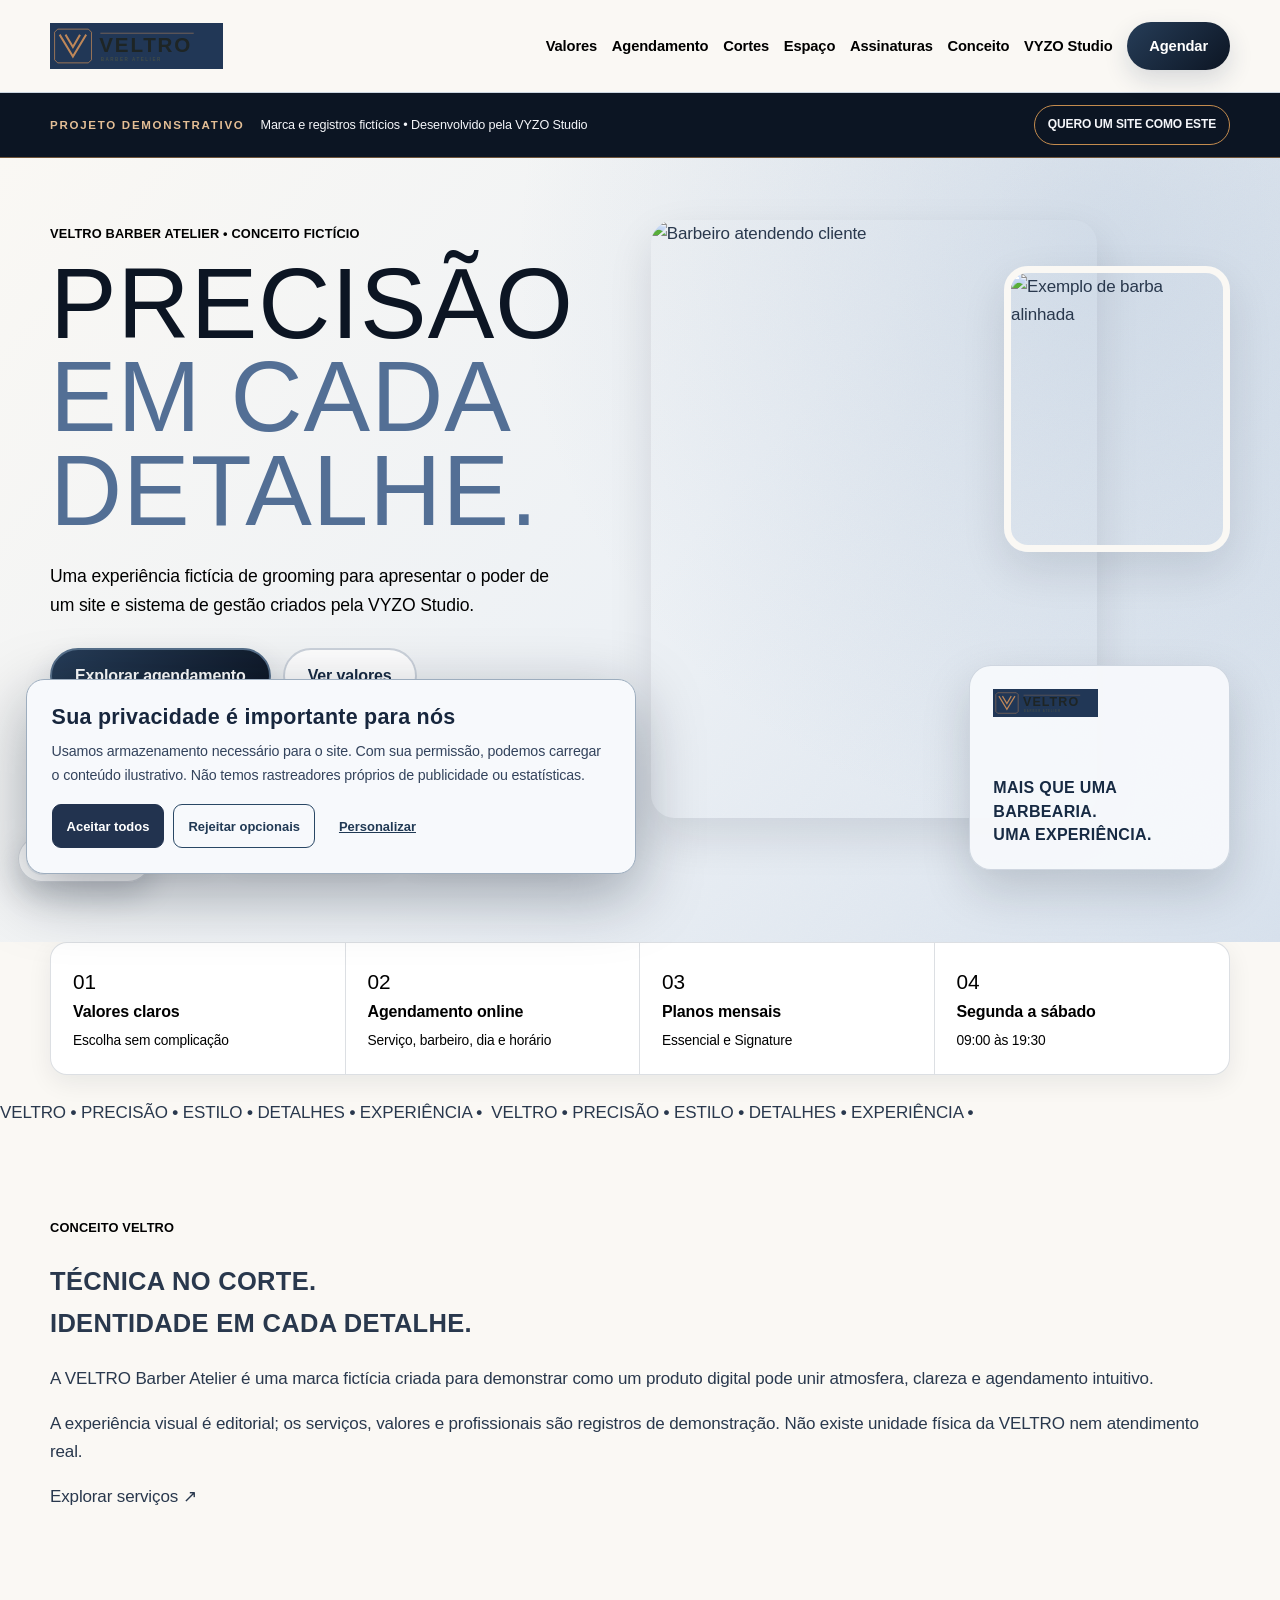
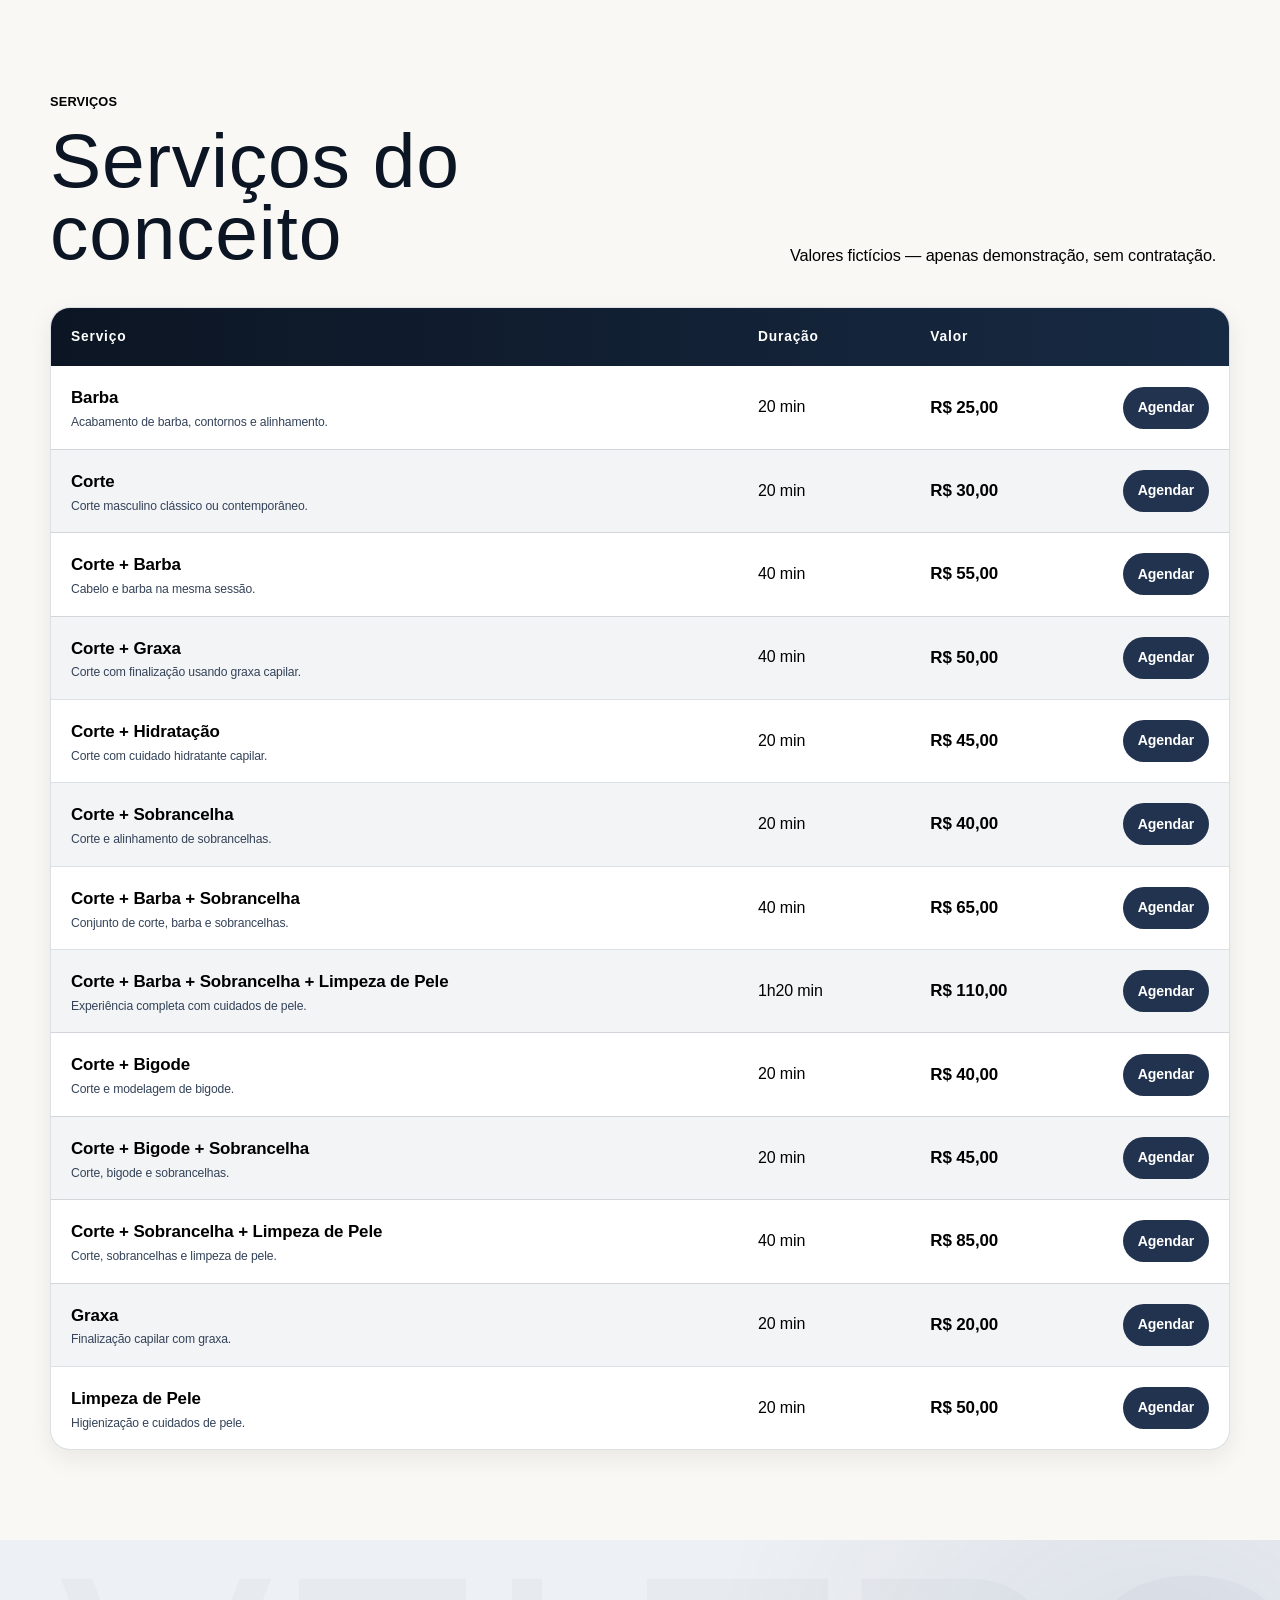
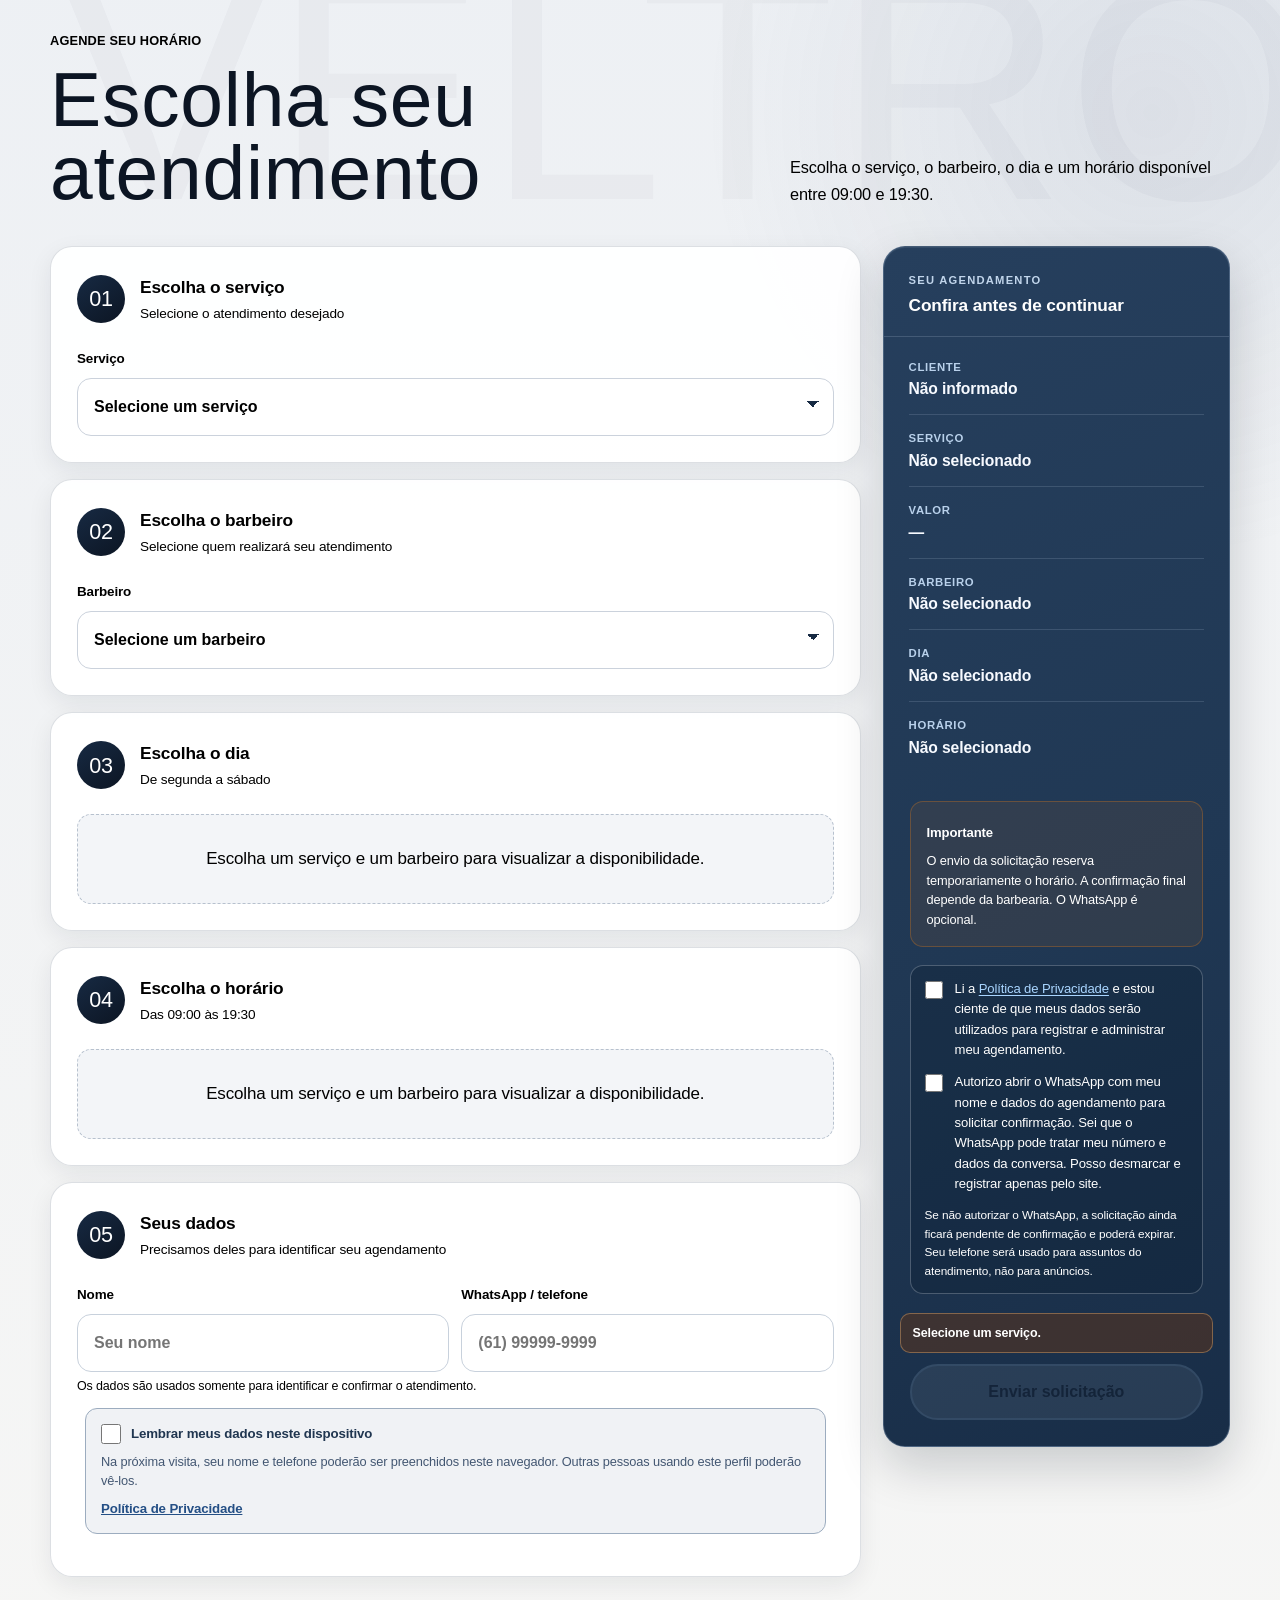
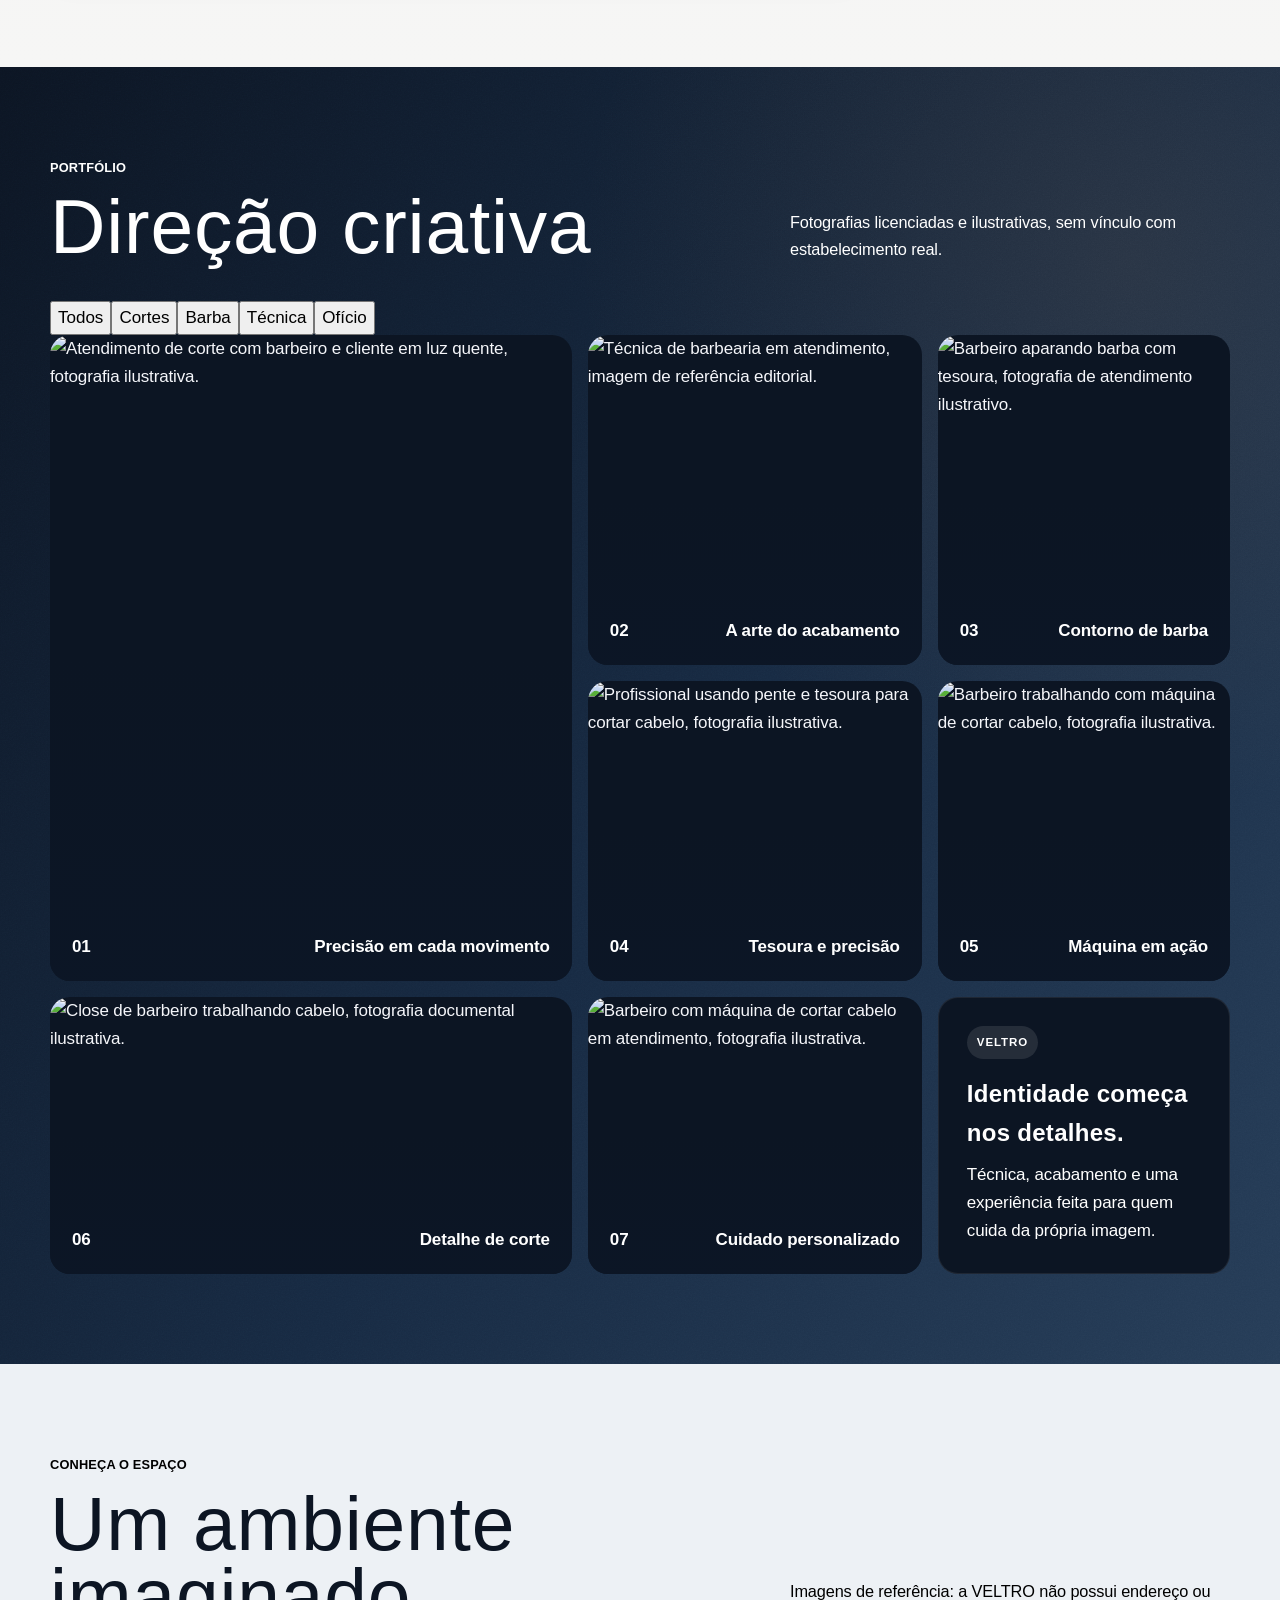
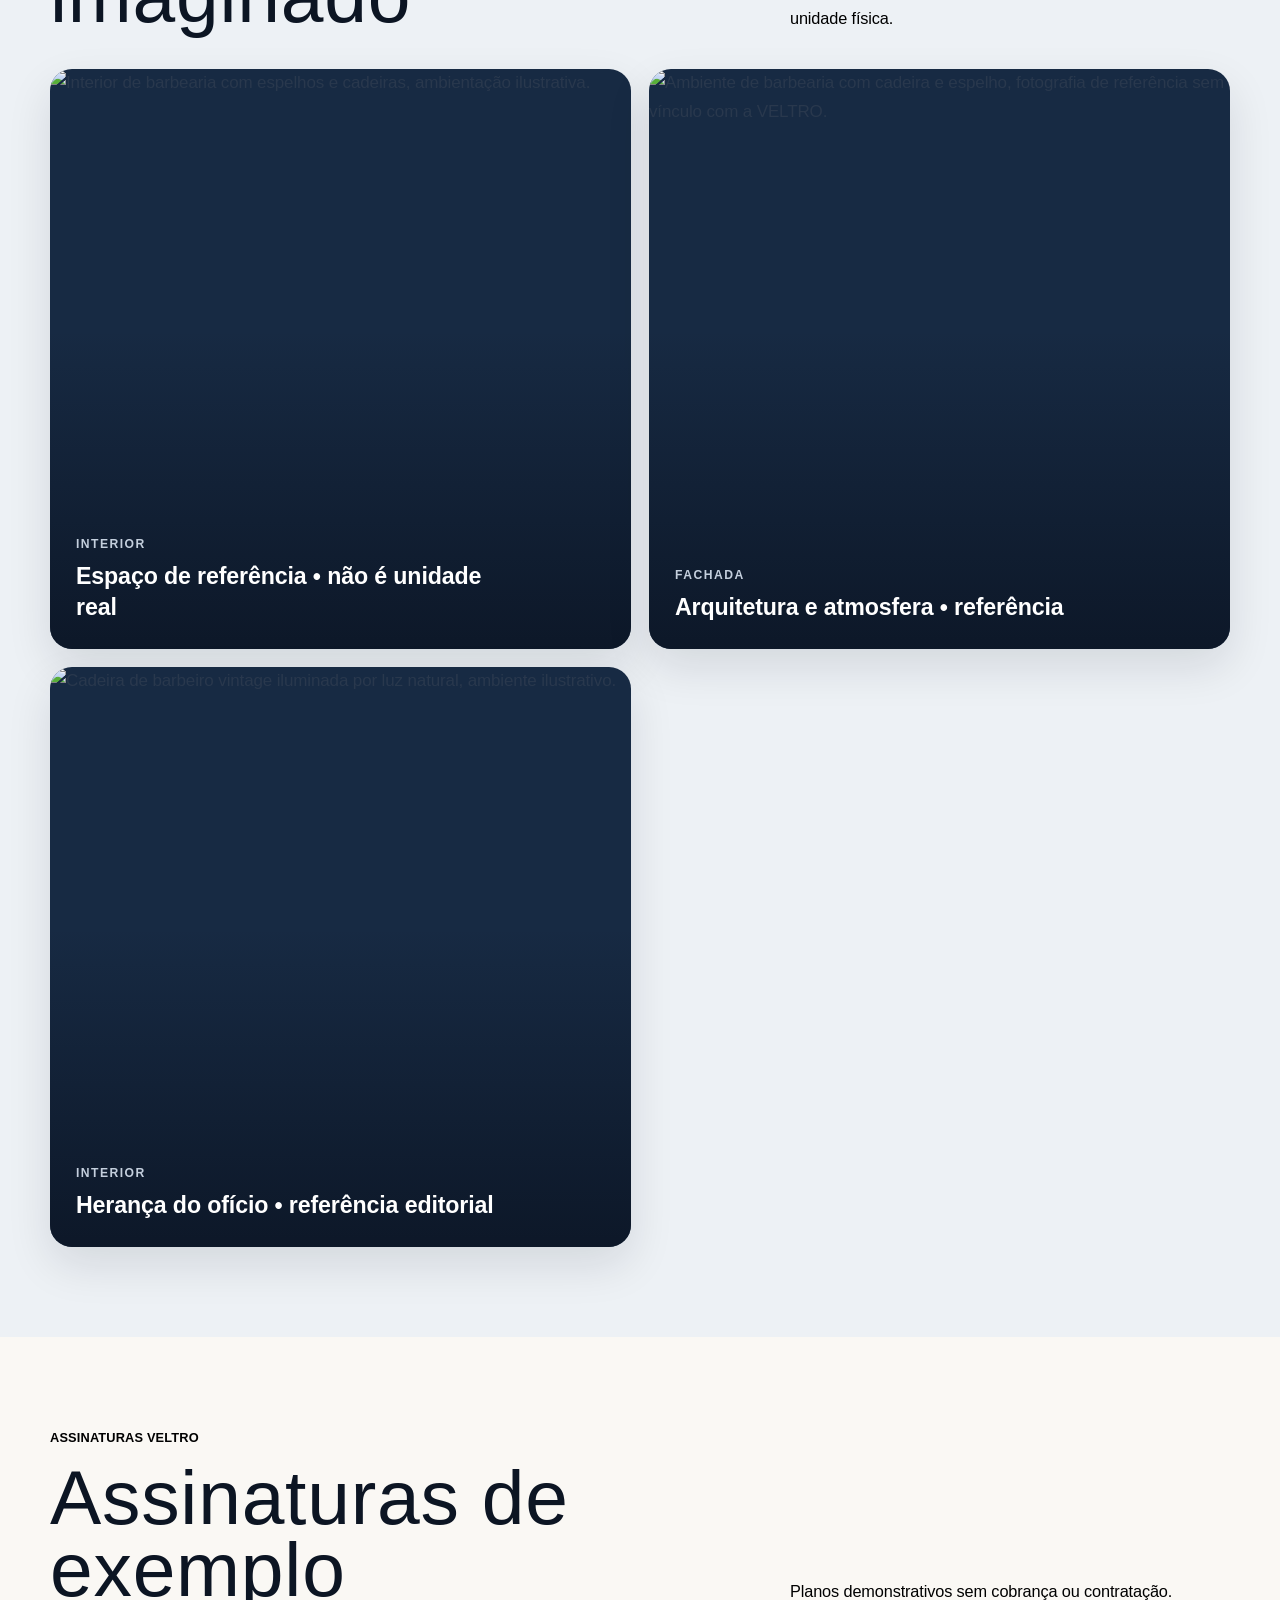
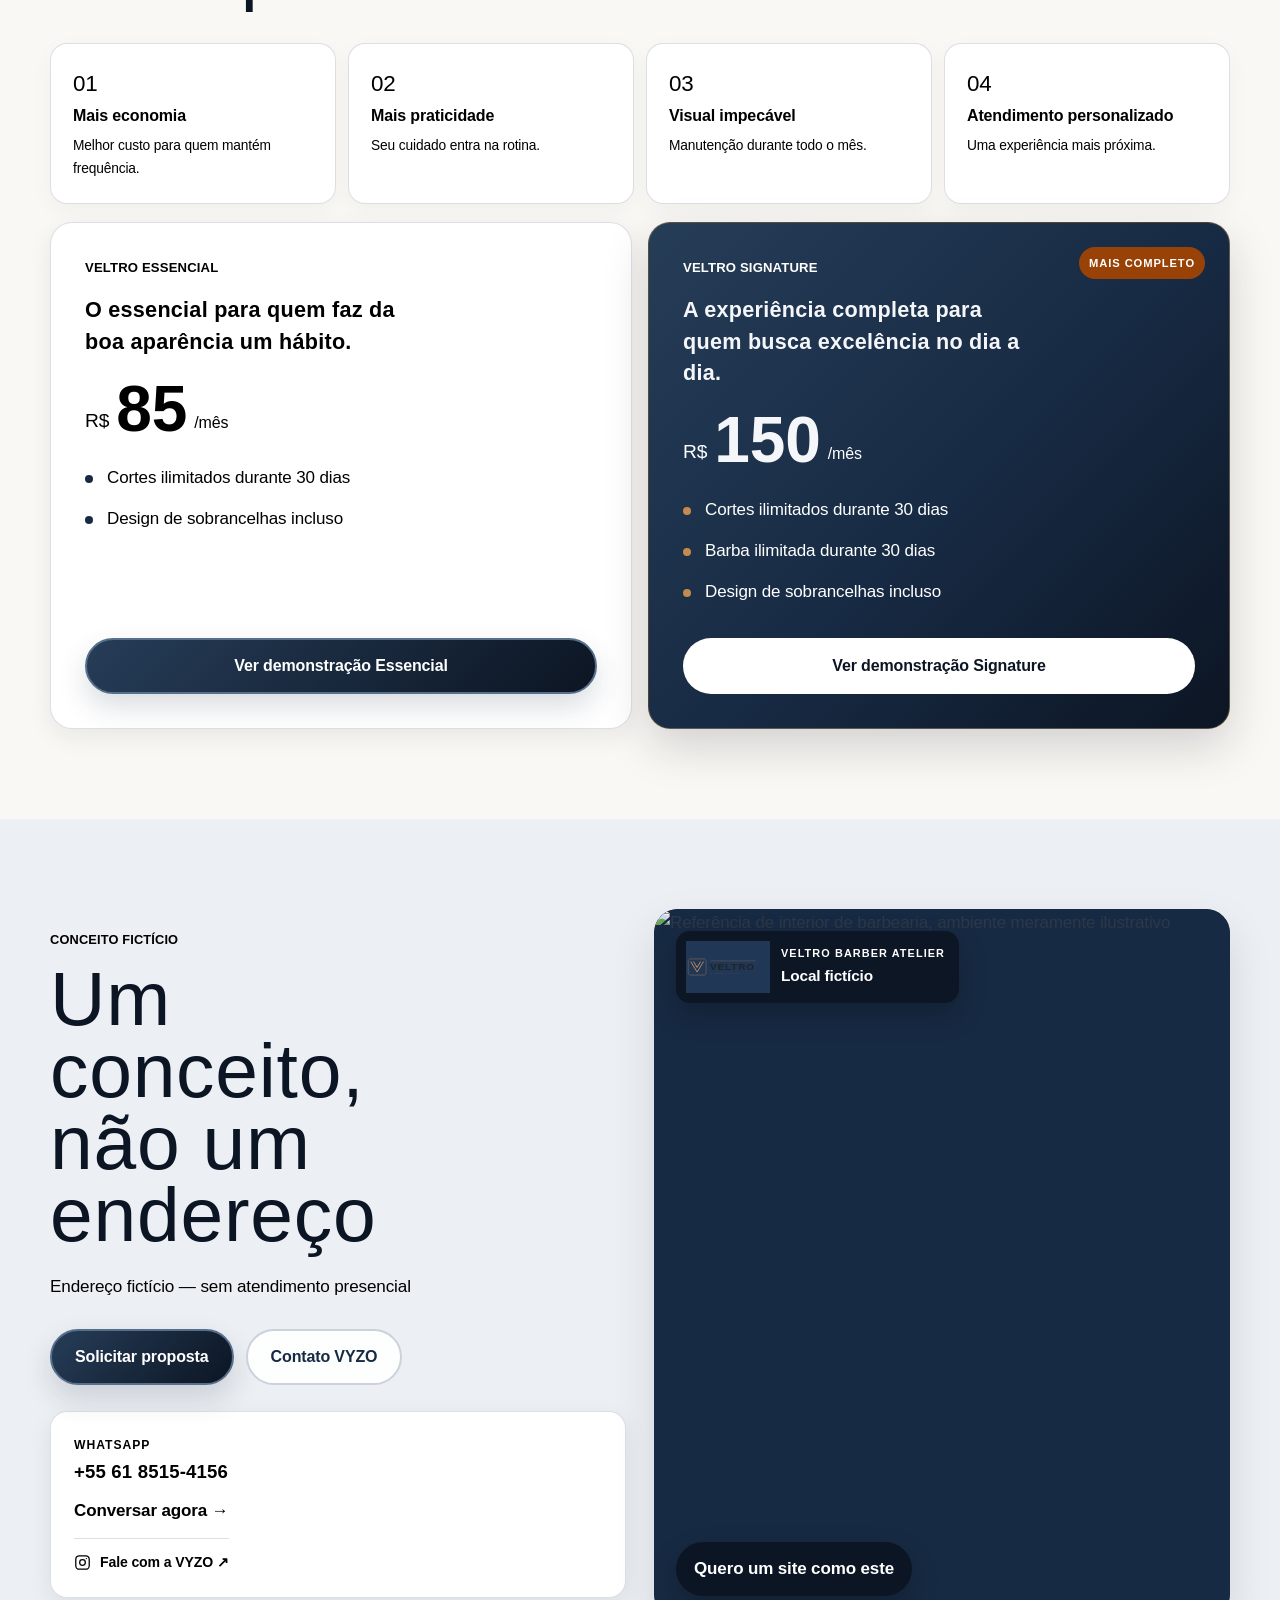
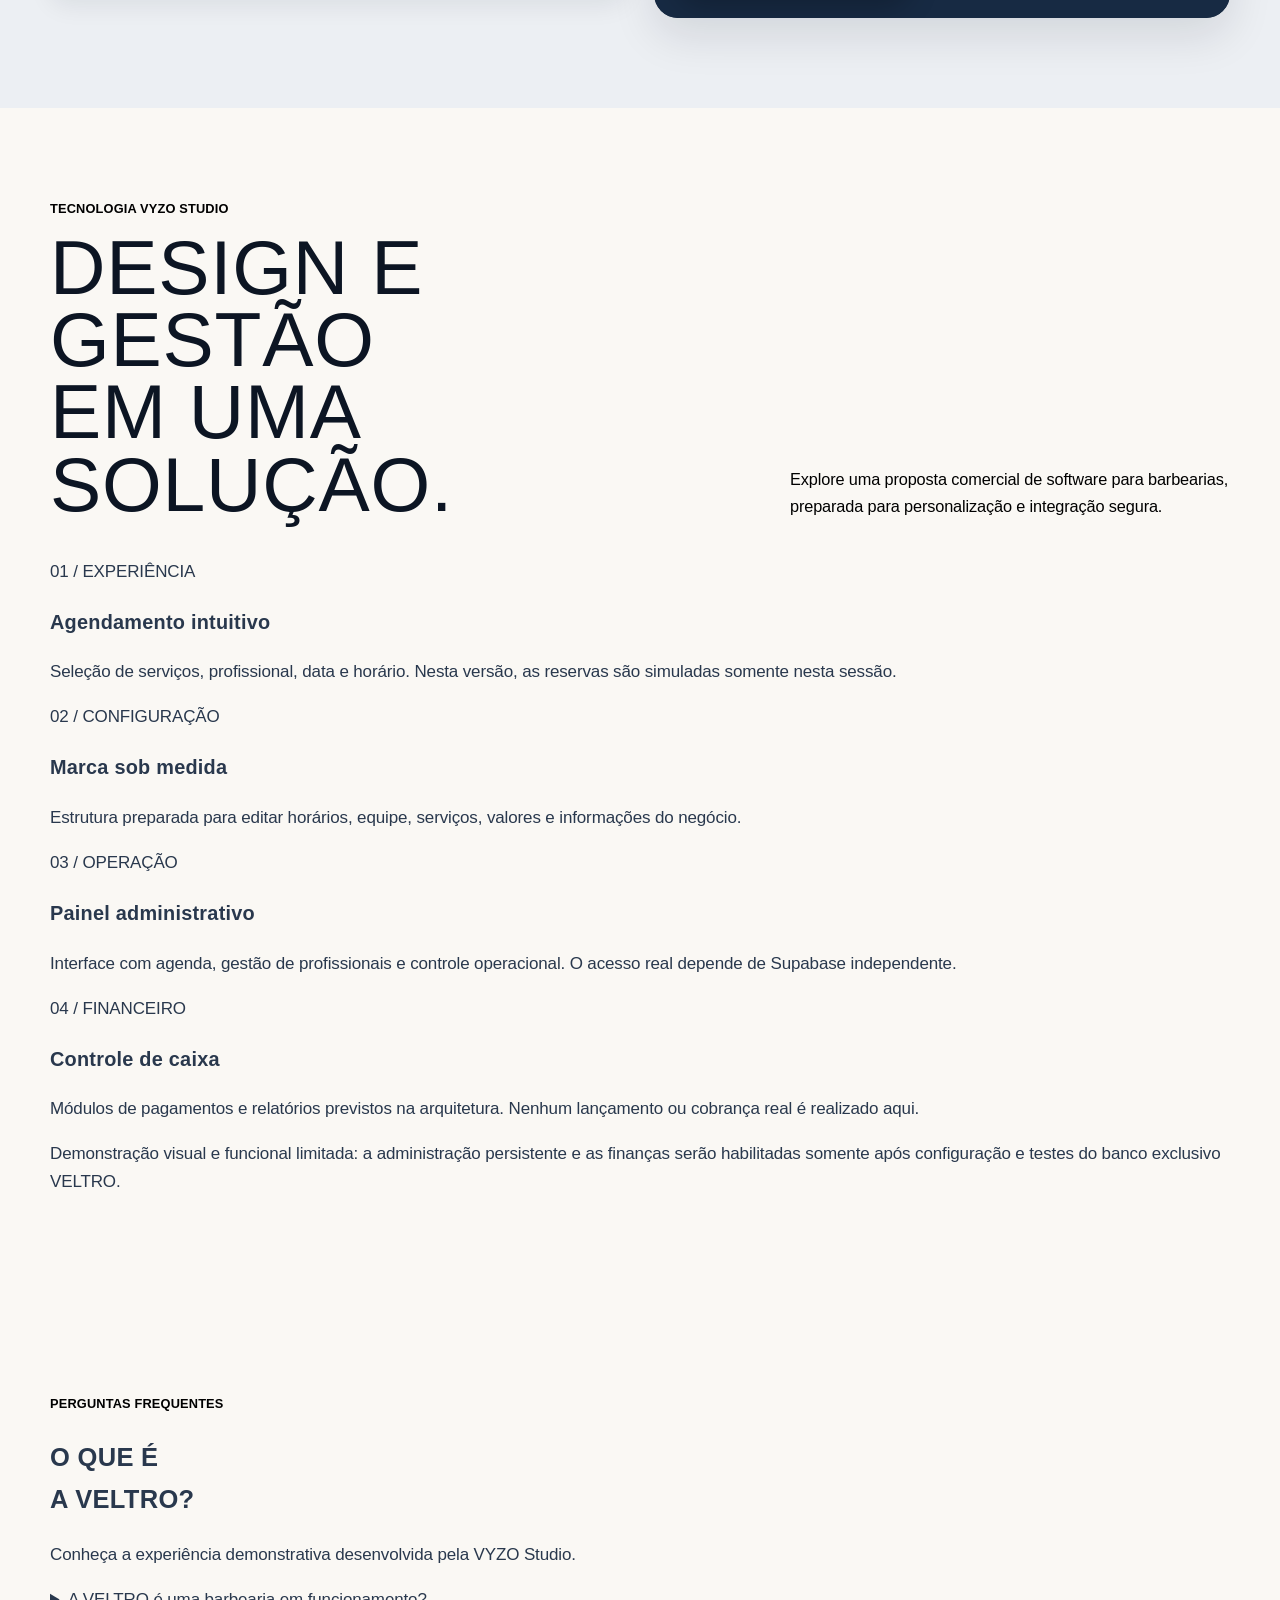
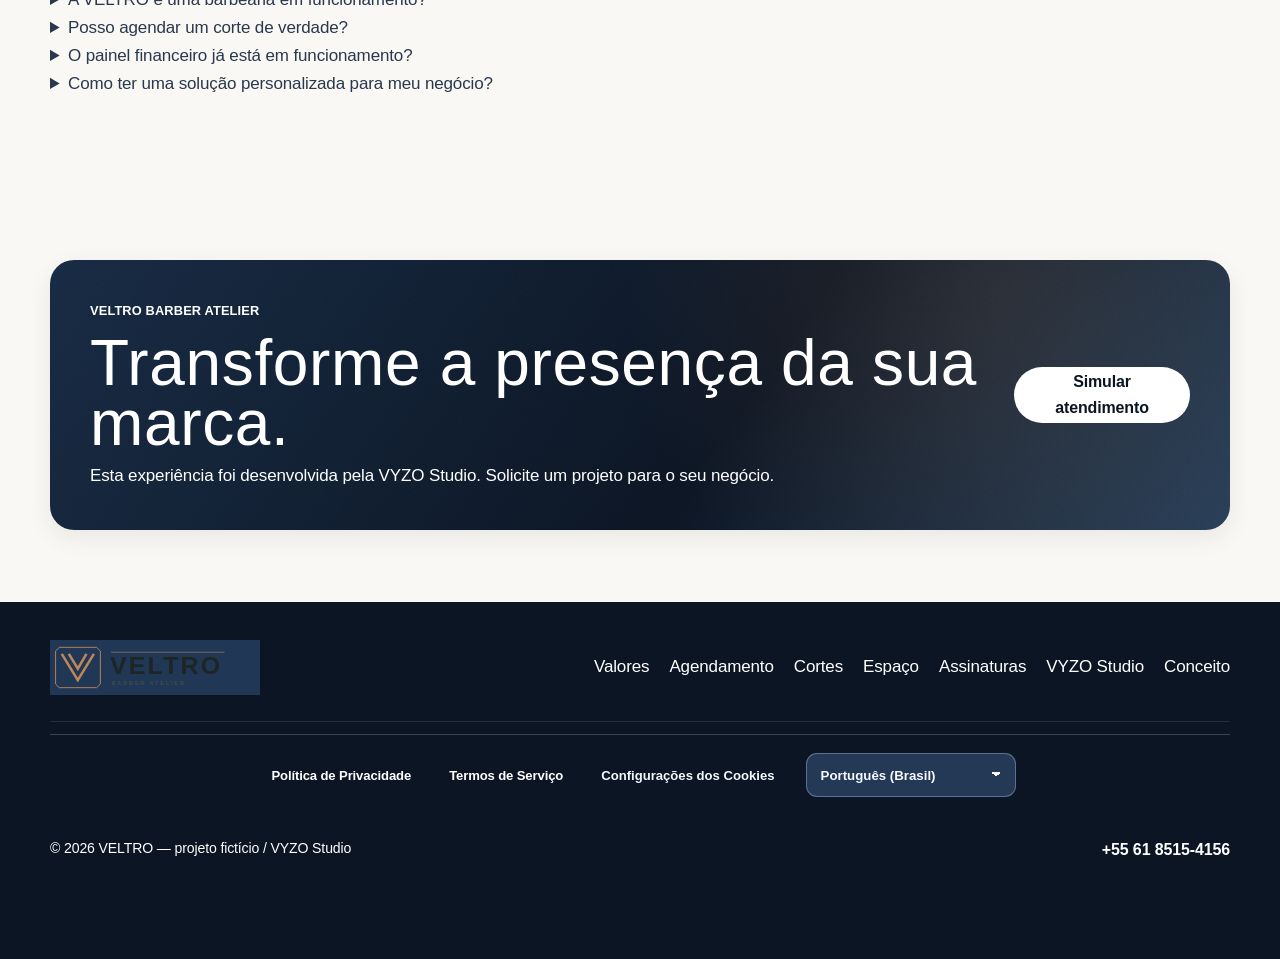
==== index.html @ 51fd537c "feat(veltro): add editorial identity, marquee, technology showcase and transparent FAQ" ====
<!DOCTYPE html>
<html lang="pt-BR">

<head>
  <meta charset="UTF-8">
  <meta name="referrer" content="no-referrer">
  <meta http-equiv="Content-Security-Policy" content="default-src 'self'; base-uri 'self'; object-src 'none'; form-action 'self'; script-src 'self' https://cdn.jsdelivr.net; style-src 'self' 'unsafe-inline' https://fonts.googleapis.com; font-src 'self' data: https://fonts.gstatic.com; connect-src 'self'; img-src 'self' data: blob: https:; frame-src https://www.google.com; upgrade-insecure-requests">

  <meta
    name="viewport"
    content="width=device-width, initial-scale=1, viewport-fit=cover"
  >

  <meta
    name="theme-color"
    content="#26342e"
  >

  <meta
    name="color-scheme"
    content="light dark"
  >

  <meta name="robots" content="noindex,nofollow">
  <meta name="description" content="VELTRO Barber Atelier: conceito fictício de barbearia e sistema de gestão desenvolvido pela VYZO Studio.">
  <title>VELTRO — Demonstração VYZO Studio</title>
  <meta property="og:type" content="website">
  <meta property="og:site_name" content="VELTRO — Demonstração VYZO">
  <meta property="og:title" content="VELTRO Barber Atelier — Projeto demonstrativo">
  <meta property="og:description" content="Marca, profissionais e registros fictícios. Software de agendamento demonstrativo.">
  <meta property="og:image" content="assets/veltro-logo-dark.svg">
  <meta name="twitter:card" content="summary">
  <script type="application/ld+json">
  {"@context":"https://schema.org","@type":"CreativeWork","name":"VELTRO Barber Atelier (demonstração)","creator":{"@type":"Organization","name":"VYZO Studio"},"description":"Projeto fictício de barbearia, não representa estabelecimento real."}
  </script>
  <script src="demo-backend-config.js?v=1.0"></script>
  <script src="theme.js?v=1.0"></script>

  <link
    rel="icon"
    type="image/svg+xml"
    href="assets/veltro-favicon.svg"
  >

  <link
    rel="apple-touch-icon"
    href="assets/veltro-favicon.svg"
  >

  <link
    rel="preconnect"
    href="https://fonts.googleapis.com"
  >

  <link
    rel="preconnect"
    href="https://fonts.gstatic.com"
    crossorigin
  >

  <link
    href="https://fonts.googleapis.com/css2?family=Bebas+Neue&family=Inter:wght@400;500;600;700;800&display=swap"
    rel="stylesheet"
  >

  <link
    rel="stylesheet"
    href="style.css?v=8.3"
  >

  <link
    rel="stylesheet"
    href="theme.css?v=2.8"
  >
  <link rel="stylesheet" href="experience.css?v=1.0">
  <link rel="stylesheet" href="demo-brand.css?v=1.0">
</head>

<body>

  <a
    class="skip-link"
    href="#conteudo"
  >
    Pular para o conteúdo
  </a>

  <header
    class="site-header"
    id="topo"
  >

    <div class="container header-inner">

      <a
        class="brand"
        href="#topo"
        aria-label="VELTRO Barber Atelier - início"
      >

        <img
          class="gng-header-logo-light"
          src="assets/veltro-logo-dark.svg"
          alt="VELTRO Barber Atelier"
          decoding="async"
        >
        <img
          class="gng-header-logo-dark"
          src="assets/veltro-logo-light.svg"
          alt=""
          aria-hidden="true"
          width="640"
          height="415"
          decoding="async"
        >

      </a>

      <button
        class="menu-toggle"
        id="menu-toggle"
        type="button"
        aria-label="Abrir menu"
        aria-expanded="false"
        aria-controls="main-nav"
      >
        <span></span>
        <span></span>
        <span></span>
      </button>

      <nav
        class="main-nav"
        id="main-nav"
        aria-label="Navegação principal"
      >

        <a href="#servicos">
          Valores
        </a>

        <a href="#agendamento">
          Agendamento
        </a>

        <a href="#portfolio">
          Cortes
        </a>

        <a href="#espaco">
          Espaço
        </a>

        <a href="#assinaturas">
          Assinaturas
        </a>

        <a href="#localizacao">
          Conceito
        </a>

        <a class="nav-social-link" href="https://wa.me/556185154156?text=Ol%C3%A1%2C%20VYZO%20Studio%21" target="_blank" rel="noopener noreferrer">VYZO Studio</a>

        <a
          class="nav-cta"
          href="#agendamento"
        >
          Agendar
        </a>

      </nav>

    </div>

  </header>

  <main id="conteudo">

    <aside class="veltro-demo-ribbon"><div class="container"><strong>PROJETO DEMONSTRATIVO</strong><span>Marca e registros fictícios • Desenvolvido pela VYZO Studio</span><a href="https://wa.me/556185154156?text=Ol%C3%A1%2C%20VYZO%20Studio%21%20Quero%20um%20site%20como%20este." target="_blank" rel="noopener noreferrer">QUERO UM SITE COMO ESTE</a></div></aside>
    <section class="hero">

      <div class="container hero-grid">

        <div class="hero-content">

          <p class="eyebrow">
            VELTRO BARBER ATELIER • CONCEITO FICTÍCIO
          </p>

          <h1>
            PRESENÇA
            <span>
              COMEÇA NO CUIDADO.
            </span>
          </h1>

          <p class="hero-lead">
            Corte, barba e cuidados masculinos com atendimento
            profissional, valores claros e agendamento direto
            pelo site.
          </p>

          <div class="hero-actions">

            <a
              class="btn btn-primary"
              href="#agendamento"
            >
              Explorar agendamento
            </a>

            <a
              class="btn btn-secondary"
              href="#servicos"
            >
              Ver valores
            </a>

          </div>

          <div
            class="quick-info"
            aria-label="Informações rápidas"
          >

            <div>

              <span>
                CONTATO
              </span>

              <strong class="important-number">
                +55 61 8515-4156
              </strong>

            </div>

            <div>

              <span>
                ENDEREÇO
              </span>

              <strong>
                Local fictício
              </strong>

            </div>

            <div>

              <span>
                HORÁRIOS
              </span>

              <strong>
                Segunda a sábado • 09:00 às 19:30
              </strong>

            </div>

          </div>

        </div>

        <div class="hero-media">

          <figure class="photo-card photo-main">

            <img
              src="https://images.unsplash.com/photo-1747832910187-f27508ac4c60?auto=format&fit=crop&w=1000&q=75"
              sizes="(max-width: 680px) 94vw, (max-width: 1180px) 48vw, 760px"
              width="519" height="816"
              alt="Barbeiro atendendo cliente"
              fetchpriority="high"
              decoding="async"
            >

          </figure>

          <figure class="photo-card photo-secondary">

            <img
              src="https://images.unsplash.com/photo-1721697956161-f1584fad9d37?auto=format&fit=crop&w=1000&q=75"
              sizes="(max-width: 680px) 94vw, (max-width: 1180px) 48vw, 760px"
              width="691" height="829"
              alt="Exemplo de barba alinhada"
              decoding="async"
            >

          </figure>

          <div class="hero-brand-card">

            <img
              src="assets/veltro-logo-dark.svg"
              alt=""
              decoding="async"
            >

            <p>
              MAIS QUE UMA BARBEARIA.
              <br>
              UMA EXPERIÊNCIA.
            </p>

          </div>

        </div>

      </div>

    </section>

    <section
      class="trust-strip"
      aria-label="Destaques"
    >

      <div class="container trust-grid">

        <div>
          <span>01</span>
          <strong>Valores claros</strong>
          <small>Escolha sem complicação</small>
        </div>

        <div>
          <span>02</span>
          <strong>Agendamento online</strong>
          <small>Serviço, barbeiro, dia e horário</small>
        </div>

        <div>
          <span>03</span>
          <strong>Planos mensais</strong>
          <small>Essencial e Signature</small>
        </div>

        <div>
          <span>04</span>
          <strong>
            Segunda a sábado
          </strong>
          <small>09:00 às 19:30</small>
        </div>

      </div>

    </section>

    <div class="veltro-marquee" aria-hidden="true"><div class="veltro-marquee-track">
      <span>VELTRO <b>•</b> PRECISÃO <b>•</b> ESTILO <b>•</b> DETALHES <b>•</b> EXPERIÊNCIA <b>•</b>&nbsp;</span>
      <span>VELTRO <b>•</b> PRECISÃO <b>•</b> ESTILO <b>•</b> DETALHES <b>•</b> EXPERIÊNCIA <b>•</b>&nbsp;</span>
    </div></div>

    <section class="section veltro-identity" id="conceito" aria-labelledby="veltro-identity-title">
      <div class="container veltro-identity-grid">
        <div>
          <p class="eyebrow">CONCEITO VELTRO</p>
          <h2 id="veltro-identity-title">TÉCNICA NO CORTE.<br>IDENTIDADE EM CADA DETALHE.</h2>
        </div>
        <div class="veltro-identity-copy">
          <p>A VELTRO Barber Atelier é uma marca fictícia criada para demonstrar como um produto digital pode unir atmosfera, clareza e agendamento intuitivo.</p>
          <p>A experiência visual é editorial; os serviços, valores e profissionais são registros de demonstração. Não existe unidade física da VELTRO nem atendimento real.</p>
          <a class="veltro-text-link" href="#servicos">Explorar serviços <span aria-hidden="true">↗</span></a>
        </div>
      </div>
    </section>

    <section
      class="section"
      id="servicos"
    >

      <div class="container">

        <div class="section-head">

          <div>

            <p class="eyebrow">
              SERVIÇOS
            </p>

            <h2>
              Tabela de valores
            </h2>

          </div>

          <p>
            Escolha o serviço que deseja e siga direto
            para o agendamento.
          </p>

        </div>

        <div class="price-table-shell">

          <table class="price-table">

            <thead>

              <tr>

                <th>
                  Serviço
                </th>

                <th>
                  Duração
                </th>

                <th>
                  Valor
                </th>

                <th>

                  <span class="sr-only">
                    Ação
                  </span>

                </th>

              </tr>

            </thead>

            <tbody>

              <tr>

                <td data-label="Serviço">
                  Barba
                </td>

                <td data-label="Duração">
                  20 min
                </td>

                <td data-label="Valor">
                  <strong>R$ 25,00</strong>
                </td>

                <td class="table-action">

                  <a
                    href="#agendamento"
                    data-service-link="Barba"
                  >
                    Agendar
                  </a>

                </td>

              </tr>

              <tr>

                <td data-label="Serviço">
                  Corte
                </td>

                <td data-label="Duração">
                  20 min
                </td>

                <td data-label="Valor">
                  <strong>R$ 30,00</strong>
                </td>

                <td class="table-action">

                  <a
                    href="#agendamento"
                    data-service-link="Corte"
                  >
                    Agendar
                  </a>

                </td>

              </tr>

              <tr>

                <td data-label="Serviço">
                  Corte + Barba
                </td>

                <td data-label="Duração">
                  40 min
                </td>

                <td data-label="Valor">
                  <strong>R$ 55,00</strong>
                </td>

                <td class="table-action">

                  <a
                    href="#agendamento"
                    data-service-link="Corte + Barba"
                  >
                    Agendar
                  </a>

                </td>

              </tr>

              <tr>

                <td data-label="Serviço">
                  Corte + Graxa
                </td>

                <td data-label="Duração">
                  40 min
                </td>

                <td data-label="Valor">
                  <strong>R$ 50,00</strong>
                </td>

                <td class="table-action">

                  <a
                    href="#agendamento"
                    data-service-link="Corte + Graxa"
                  >
                    Agendar
                  </a>

                </td>

              </tr>

              <tr>

                <td data-label="Serviço">
                  Corte + Hidratação
                </td>

                <td data-label="Duração">
                  20 min
                </td>

                <td data-label="Valor">
                  <strong>R$ 45,00</strong>
                </td>

                <td class="table-action">

                  <a
                    href="#agendamento"
                    data-service-link="Corte + Hidratação"
                  >
                    Agendar
                  </a>

                </td>

              </tr>

              <tr>

                <td data-label="Serviço">
                  Corte + Sobrancelha
                </td>

                <td data-label="Duração">
                  20 min
                </td>

                <td data-label="Valor">
                  <strong>R$ 40,00</strong>
                </td>

                <td class="table-action">

                  <a
                    href="#agendamento"
                    data-service-link="Corte + Sobrancelha"
                  >
                    Agendar
                  </a>

                </td>

              </tr>

              <tr>

                <td data-label="Serviço">
                  Corte + Barba + Sobrancelha
                </td>

                <td data-label="Duração">
                  40 min
                </td>

                <td data-label="Valor">
                  <strong>R$ 65,00</strong>
                </td>

                <td class="table-action">

                  <a
                    href="#agendamento"
                    data-service-link="Corte + Barba + Sobrancelha"
                  >
                    Agendar
                  </a>

                </td>

              </tr>

              <tr>

                <td data-label="Serviço">
                  Corte + Barba + Sobrancelha + Limpeza de Pele
                </td>

                <td data-label="Duração">
                  1h20 min
                </td>

                <td data-label="Valor">
                  <strong>R$ 110,00</strong>
                </td>

                <td class="table-action">

                  <a
                    href="#agendamento"
                    data-service-link="Corte + Barba + Sobrancelha + Limpeza de Pele"
                  >
                    Agendar
                  </a>

                </td>

              </tr>

              <tr>

                <td data-label="Serviço">
                  Corte + Bigode
                </td>

                <td data-label="Duração">
                  20 min
                </td>

                <td data-label="Valor">
                  <strong>R$ 40,00</strong>
                </td>

                <td class="table-action">

                  <a
                    href="#agendamento"
                    data-service-link="Corte + Bigode"
                  >
                    Agendar
                  </a>

                </td>

              </tr>

              <tr>

                <td data-label="Serviço">
                  Corte + Bigode + Sobrancelha
                </td>

                <td data-label="Duração">
                  20 min
                </td>

                <td data-label="Valor">
                  <strong>R$ 45,00</strong>
                </td>

                <td class="table-action">

                  <a
                    href="#agendamento"
                    data-service-link="Corte + Bigode + Sobrancelha"
                  >
                    Agendar
                  </a>

                </td>

              </tr>

              <tr>

                <td data-label="Serviço">
                  Corte + Sobrancelha + Limpeza de Pele
                </td>

                <td data-label="Duração">
                  40 min
                </td>

                <td data-label="Valor">
                  <strong>R$ 85,00</strong>
                </td>

                <td class="table-action">

                  <a
                    href="#agendamento"
                    data-service-link="Corte + Sobrancelha + Limpeza de Pele"
                  >
                    Agendar
                  </a>

                </td>

              </tr>

              <tr>

                <td data-label="Serviço">
                  Graxa
                </td>

                <td data-label="Duração">
                  20 min
                </td>

                <td data-label="Valor">
                  <strong>R$ 20,00</strong>
                </td>

                <td class="table-action">

                  <a
                    href="#agendamento"
                    data-service-link="Graxa"
                  >
                    Agendar
                  </a>

                </td>

              </tr>

              <tr>

                <td data-label="Serviço">
                  Limpeza de Pele
                </td>

                <td data-label="Duração">
                  20 min
                </td>

                <td data-label="Valor">
                  <strong>R$ 50,00</strong>
                </td>

                <td class="table-action">

                  <a
                    href="#agendamento"
                    data-service-link="Limpeza de Pele"
                  >
                    Agendar
                  </a>

                </td>

              </tr>

            </tbody>

          </table>

        </div>

      </div>

    </section>

    <section
      class="section booking-section"
      id="agendamento"
    >

      <div class="container">

        <div class="section-head booking-heading">

          <div>

            <p class="eyebrow">
              AGENDE SEU HORÁRIO
            </p>

            <h2>
              Escolha seu atendimento
            </h2>

          </div>

          <p>
            Escolha o serviço, o barbeiro, o dia e
            um horário disponível entre 09:00 e 19:30.
          </p>

        </div>

        <div class="booking-layout">

          <div class="booking-main">

            <div class="booking-step">

              <div class="booking-step-heading">

                <span class="booking-step-number">
                  01
                </span>

                <div>

                  <strong>
                    Escolha o serviço
                  </strong>

                  <small>
                    Selecione o atendimento desejado
                  </small>

                </div>

              </div>

              <label
                class="booking-select-label"
                for="booking-service"
              >
                Serviço
              </label>

              <select
                class="booking-select"
                id="booking-service"
              >

                <option value="">
                  Selecione um serviço
                </option>

                <option
                  value="Barba"
                  data-price="R$ 25,00"
                >
                  Barba — R$ 25,00
                </option>

                <option
                  value="Corte"
                  data-price="R$ 30,00"
                >
                  Corte — R$ 30,00
                </option>

                <option
                  value="Corte + Barba"
                  data-price="R$ 55,00"
                >
                  Corte + Barba — R$ 55,00
                </option>

                <option
                  value="Corte + Graxa"
                  data-price="R$ 50,00"
                >
                  Corte + Graxa — R$ 50,00
                </option>

                <option
                  value="Corte + Hidratação"
                  data-price="R$ 45,00"
                >
                  Corte + Hidratação — R$ 45,00
                </option>

                <option
                  value="Corte + Sobrancelha"
                  data-price="R$ 40,00"
                >
                  Corte + Sobrancelha — R$ 40,00
                </option>

                <option
                  value="Corte + Barba + Sobrancelha"
                  data-price="R$ 65,00"
                >
                  Corte + Barba + Sobrancelha — R$ 65,00
                </option>

                <option
                  value="Corte + Barba + Sobrancelha + Limpeza de Pele"
                  data-price="R$ 110,00"
                >
                  Corte + Barba + Sobrancelha + Limpeza de Pele — R$ 110,00
                </option>

                <option
                  value="Corte + Bigode"
                  data-price="R$ 40,00"
                >
                  Corte + Bigode — R$ 40,00
                </option>

                <option
                  value="Corte + Bigode + Sobrancelha"
                  data-price="R$ 45,00"
                >
                  Corte + Bigode + Sobrancelha — R$ 45,00
                </option>

                <option
                  value="Corte + Sobrancelha + Limpeza de Pele"
                  data-price="R$ 85,00"
                >
                  Corte + Sobrancelha + Limpeza de Pele — R$ 85,00
                </option>

                <option
                  value="Graxa"
                  data-price="R$ 20,00"
                >
                  Graxa — R$ 20,00
                </option>

                <option
                  value="Limpeza de Pele"
                  data-price="R$ 50,00"
                >
                  Limpeza de Pele — R$ 50,00
                </option>

              </select>

            </div>

            <div class="booking-step">

              <div class="booking-step-heading">

                <span class="booking-step-number">
                  02
                </span>

                <div>

                  <strong>
                    Escolha o dia
                  </strong>

                  <small>
                    De segunda a sábado
                  </small>

                </div>

              </div>

              <div
                class="booking-days"
                id="booking-days"
                aria-label="Escolha o dia do atendimento"
                aria-live="polite"
              ></div>

            </div>

            <div class="booking-step">

              <div class="booking-step-heading">

                <span class="booking-step-number">
                  03
                </span>

                <div>

                  <strong>
                    Escolha o horário
                  </strong>

                  <small>
                    Das 09:00 às 19:30
                  </small>

                </div>

              </div>

              <div
                class="booking-times"
                id="booking-times"
                aria-label="Escolha o horário do atendimento"
                aria-live="polite"
              >

                <div class="booking-empty">
                  Escolha um dia para visualizar os horários.
                </div>

              </div>

            </div>

          </div>

          <aside
            class="booking-summary"
            aria-label="Resumo do agendamento"
          >

            <div class="booking-summary-top">

              <span>
                SEU AGENDAMENTO
              </span>

              <strong>
                Confira antes de continuar
              </strong>

            </div>

            <div
              class="booking-summary-list"
              aria-live="polite"
            >

              <div>

                <span>
                  Serviço
                </span>

                <strong id="summary-service">
                  Não selecionado
                </strong>

              </div>

              <div>

                <span>
                  Valor
                </span>

                <strong id="summary-price">
                  —
                </strong>

              </div>

              <div>

                <span>
                  Dia
                </span>

                <strong id="summary-date">
                  Não selecionado
                </strong>

              </div>

              <div>

                <span>
                  Horário
                </span>

                <strong id="summary-time">
                  Não selecionado
                </strong>

              </div>

            </div>

            <div class="booking-notice">

              <strong>
                Importante
              </strong>

              <p>
                O envio da solicitação reserva temporariamente
                o horário. A confirmação final depende da barbearia.
                O WhatsApp é opcional.
              </p>

            </div>

            <div class="booking-privacy-controls">
              <label class="booking-privacy-choice" for="booking-privacy-ack">
                <input type="checkbox" id="booking-privacy-ack" required>
                <span>Li a <a href="privacidade.html" target="_blank" rel="noopener noreferrer">Política de Privacidade</a> e estou ciente de que meus dados serão utilizados para registrar e administrar meu agendamento.</span>
              </label>
              <label class="booking-privacy-choice" for="booking-whatsapp-opt-in">
                <input type="checkbox" id="booking-whatsapp-opt-in">
                <span>Autorizo abrir o WhatsApp com meu nome e dados do agendamento para solicitar confirmação. Sei que o WhatsApp pode tratar meu número e dados da conversa. Posso desmarcar e registrar apenas pelo site.</span>
              </label>
              <p class="booking-privacy-hint">Se não autorizar o WhatsApp, a solicitação ainda ficará pendente de confirmação e poderá expirar. Seu telefone será usado para assuntos do atendimento, não para anúncios.</p>
            </div>

            <p
              id="booking-validation-hint"
              class="booking-validation-hint"
              role="status"
              aria-live="polite"
            >Selecione um serviço.</p>

            <button
              class="btn btn-primary full booking-submit"
              id="booking-submit"
              aria-describedby="booking-validation-hint"
              type="button"
              disabled
            >
              Enviar solicitação
            </button>

          </aside>

        </div>

      </div>

    </section>

    <section
      class="section section-navy"
      id="portfolio"
    >

      <div class="container">

        <div class="section-head">

          <div>

            <p class="eyebrow eyebrow-light">
              PORTFÓLIO
            </p>

            <h2>
              Trabalho que fala por si
            </h2>

          </div>

          <p>
            Fotos ilustrativas licenciadas, sem relação com uma barbearia real.
          </p>

        </div>

        <div class="portfolio-grid">

          <figure class="portfolio-photo portfolio-large">

            <img
              src="https://images.unsplash.com/photo-1747832910187-f27508ac4c60?auto=format&fit=crop&w=1000&q=75"
              sizes="(max-width: 680px) 94vw, (max-width: 1180px) 48vw, 760px"
              width="519" height="816"
              alt="Exemplo de corte masculino"
              loading="lazy"
              decoding="async"
            >

            <figcaption>

              <span>
                01
              </span>

              <strong>
                Corte e acabamento
              </strong>

            </figcaption>

          </figure>

          <figure class="portfolio-photo">

            <img
              src="https://images.unsplash.com/photo-1721697956161-f1584fad9d37?auto=format&fit=crop&w=1000&q=75"
              sizes="(max-width: 680px) 94vw, (max-width: 1180px) 48vw, 760px"
              width="691" height="829"
              alt="Exemplo de barba masculina"
              loading="lazy"
              decoding="async"
            >

            <figcaption>

              <span>
                02
              </span>

              <strong>
                Barba e desenho
              </strong>

            </figcaption>

          </figure>

          <article class="portfolio-note">

            <span class="mini-tag">
              VELTRO
            </span>

            <h3>
              Identidade começa nos detalhes.
            </h3>

            <p>
              Técnica, acabamento e uma experiência feita
              para quem cuida da própria imagem.
            </p>

          </article>

        </div>

      </div>

    </section>

    <section
      class="section space-section"
      id="espaco"
    >

      <div class="container">

        <div class="section-head">

          <div>

            <p class="eyebrow">
              CONHEÇA O ESPAÇO
            </p>

            <h2>
              O ambiente também faz parte da experiência
            </h2>

          </div>

          <p>
            Imagens licenciadas e ilustrativas: a VELTRO não possui unidade física.
          </p>

        </div>

        <div class="space-grid">

          <figure class="space-card">

            <img
              src="https://images.unsplash.com/photo-1781455793310-8427c96454c7?auto=format&fit=crop&w=1200&q=75"
              alt="Imagem ilustrativa de interior de barbearia"
              loading="lazy"
              decoding="async"
            >

            <figcaption>

              <span>
                INTERIOR
              </span>

              <strong>
                Conforto, organização e identidade
              </strong>

              <small>
                Imagem ilustrativa provisória
              </small>

            </figcaption>

          </figure>

          <figure class="space-card">

            <img
              src="https://images.unsplash.com/photo-1702865272115-5afdbae975af?auto=format&fit=crop&w=1200&q=75"
              alt="Imagem ilustrativa de fachada de barbearia"
              loading="lazy"
              decoding="async"
            >

            <figcaption>

              <span>
                FACHADA
              </span>

              <strong>
                Uma referência visual fácil de reconhecer
              </strong>

              <small>
                Imagem ilustrativa provisória
              </small>

            </figcaption>

          </figure>

        </div>

      </div>

    </section>

    <section
      class="section memberships-section"
      id="assinaturas"
    >

      <div class="container">

        <div class="section-head">

          <div>

            <p class="eyebrow">
              ASSINATURAS VELTRO
            </p>

            <h2>
              Constância com economia
            </h2>

          </div>

          <p>
            Para quem escolhe manter a imagem em dia
            durante todo o mês.
          </p>

        </div>

        <div class="benefits">

          <div>

            <span>
              01
            </span>

            <strong>
              Mais economia
            </strong>

            <small>
              Melhor custo para quem mantém frequência.
            </small>

          </div>

          <div>

            <span>
              02
            </span>

            <strong>
              Mais praticidade
            </strong>

            <small>
              Seu cuidado entra na rotina.
            </small>

          </div>

          <div>

            <span>
              03
            </span>

            <strong>
              Visual impecável
            </strong>

            <small>
              Manutenção durante todo o mês.
            </small>

          </div>

          <div>

            <span>
              04
            </span>

            <strong>
              Atendimento personalizado
            </strong>

            <small>
              Uma experiência mais próxima.
            </small>

          </div>

        </div>

        <div class="plans-grid">

          <article class="plan-card">

            <p class="plan-kicker">
              VELTRO ESSENCIAL
            </p>

            <h3>
              O essencial para quem faz da boa aparência um hábito.
            </h3>

            <div class="price">

              <span>
                R$
              </span>

              <strong>
                85
              </strong>

              <small>
                /mês
              </small>

            </div>

            <ul>

              <li>
                Cortes ilimitados durante 30 dias
              </li>

              <li>
                Design de sobrancelhas incluso
              </li>

            </ul>

            <a
              class="btn btn-primary full"
              href="https://wa.me/556185154156?text=Ol%C3%A1%2C%20VYZO%20Studio%21%20Quero%20conhecer%20os%20planos%20demonstrativos."
              target="_blank"
              rel="noopener noreferrer"
            >
              Ver demonstração Essencial
            </a>

          </article>

          <article class="plan-card plan-featured">

            <span class="featured-label">
              MAIS COMPLETO
            </span>

            <p class="plan-kicker">
              VELTRO SIGNATURE
            </p>

            <h3>
              A experiência completa para quem busca excelência
              no dia a dia.
            </h3>

            <div class="price">

              <span>
                R$
              </span>

              <strong>
                150
              </strong>

              <small>
                /mês
              </small>

            </div>

            <ul>

              <li>
                Cortes ilimitados durante 30 dias
              </li>

              <li>
                Barba ilimitada durante 30 dias
              </li>

              <li>
                Design de sobrancelhas incluso
              </li>

            </ul>

            <a
              class="btn btn-light full"
              href="https://wa.me/556185154156?text=Ol%C3%A1%2C%20VYZO%20Studio%21%20Quero%20conhecer%20os%20planos%20demonstrativos."
              target="_blank"
              rel="noopener noreferrer"
            >
              Ver demonstração Signature
            </a>

          </article>

        </div>

      </div>

    </section>

    <section
      class="section location-section"
      id="localizacao"
    >

      <div class="container location-layout">

        <div class="location-copy">

          <p class="eyebrow">
            CONCEITO FICTÍCIO
          </p>

          <h2>
            O ambiente é uma inspiração, não um endereço
          </h2>

          <p class="address">
            Endereço fictício — não existe atendimento presencial.
          </p>

          <div class="location-actions">

            <a
              class="btn btn-primary"
              href="https://wa.me/556185154156?text=Ol%C3%A1%2C%20VYZO%20Studio%21"
              target="_blank"
              rel="noopener noreferrer"
            >
              Solicitar proposta
            </a>

            <a
              class="btn btn-secondary"
              href="tel:+556185154156"
            >
              Contato VYZO
            </a>

          </div>

          <div class="contact-panel">

            <span>
              WHATSAPP
            </span>

            <strong class="important-number">
              +55 61 8515-4156
            </strong>

            <a
              href="https://wa.me/556185154156?text=Ol%C3%A1%2C%20vim%20pelo%20site%20da%20VELTRO%20Barbearia."
              target="_blank"
              rel="noopener noreferrer"
            >
              Conversar agora →
            </a>

            <a
              class="instagram-contact-link"
              href="https://wa.me/556185154156?text=Ol%C3%A1%2C%20VYZO%20Studio%21"
              target="_blank"
              rel="noopener noreferrer"
              aria-label="Ver VYZO Studio da VELTRO Barber Atelier (abre em nova aba)"
            >
              <svg class="instagram-icon" xmlns="http://www.w3.org/2000/svg" viewBox="0 0 24 24" fill="none" stroke="currentColor" stroke-width="1.8" stroke-linecap="round" stroke-linejoin="round" aria-hidden="true" focusable="false">
                <rect x="2.5" y="2.5" width="19" height="19" rx="5"></rect>
                <circle cx="12" cy="12" r="4"></circle>
                <circle cx="17.5" cy="6.5" r="1" fill="currentColor" stroke="none"></circle>
              </svg>
              Fale com a VYZO ↗
            </a>

          </div>

        </div>

        <div class="map-card">

          <div class="veltro-concept-illustration"><img src="https://images.unsplash.com/photo-1781455793310-8427c96454c7?auto=format&fit=crop&w=1200&q=75" alt="Referência de interior de barbearia, ambiente meramente ilustrativo" loading="lazy"></div>

          <div class="map-business-label">

            <img
              src="assets/veltro-logo-dark.svg"
              alt=""
              loading="lazy"
              decoding="async"
            >

            <div>

              <span>
                VELTRO BARBER ATELIER
              </span>

              <strong>
                Local fictício
              </strong>

            </div>

          </div>

          <a class="map-open-link" href="https://wa.me/556185154156?text=Ol%C3%A1%2C%20VYZO%20Studio%21" target="_blank" rel="noopener noreferrer">Quero um site como este</a>

        </div>

      </div>

    </section>

    <section class="section veltro-tech-showcase" id="tecnologia" aria-labelledby="veltro-tech-title">
      <div class="container">
        <div class="section-head">
          <div><p class="eyebrow">TECNOLOGIA VYZO STUDIO</p><h2 id="veltro-tech-title">DESIGN E GESTÃO<br>EM UMA SOLUÇÃO.</h2></div>
          <p>Explore uma proposta comercial de software para barbearias, preparada para personalização e integração segura.</p>
        </div>
        <div class="veltro-tech-grid">
          <article><span>01 / EXPERIÊNCIA</span><h3>Agendamento intuitivo</h3><p>Seleção de serviços, profissional, data e horário. Nesta versão, as reservas são simuladas somente nesta sessão.</p></article>
          <article><span>02 / CONFIGURAÇÃO</span><h3>Marca sob medida</h3><p>Estrutura preparada para editar horários, equipe, serviços, valores e informações do negócio.</p></article>
          <article><span>03 / OPERAÇÃO</span><h3>Painel administrativo</h3><p>Interface com agenda, gestão de profissionais e controle operacional. O acesso real depende de Supabase independente.</p></article>
          <article><span>04 / FINANCEIRO</span><h3>Controle de caixa</h3><p>Módulos de pagamentos e relatórios previstos na arquitetura. Nenhum lançamento ou cobrança real é realizado aqui.</p></article>
        </div>
        <p class="veltro-tech-disclaimer">Demonstração visual e funcional limitada: a administração persistente e as finanças serão habilitadas somente após configuração e testes do banco exclusivo VELTRO.</p>
      </div>
    </section>

    <section class="section veltro-faq" id="perguntas" aria-labelledby="veltro-faq-title">
      <div class="container veltro-faq-grid">
        <div><p class="eyebrow">PERGUNTAS FREQUENTES</p><h2 id="veltro-faq-title">O QUE É<br>A VELTRO?</h2><p>Conheça a experiência demonstrativa desenvolvida pela VYZO Studio.</p></div>
        <div class="veltro-faq-items">
          <details><summary>A VELTRO é uma barbearia em funcionamento?</summary><p>Não. É uma marca fictícia, utilizada para demonstrar a qualidade do projeto digital. As fotos são ilustrativas.</p></details>
          <details><summary>Posso agendar um corte de verdade?</summary><p>Não. O agendamento disponível neste ambiente é uma simulação guardada apenas na sessão do seu navegador.</p></details>
          <details><summary>O painel financeiro já está em funcionamento?</summary><p>O painel visual existe, mas a autenticação e a persistência real dependem da implantação de um Supabase exclusivo da demonstração.</p></details>
          <details><summary>Como ter uma solução personalizada para meu negócio?</summary><p>Converse com a VYZO Studio pelo WhatsApp comercial. O projeto pode ser adaptado à identidade, serviços e rotina do seu negócio.</p></details>
        </div>
      </div>
    </section>

    <section class="final-cta">

      <div class="container final-cta-inner">

        <div>

          <p class="eyebrow eyebrow-light">
            VELTRO BARBER ATELIER
          </p>

          <h2>
            Seu próximo atendimento começa aqui.
          </h2>

          <p>
            Escolha o serviço, barbeiro, dia e horário
            no próprio site.
          </p>

        </div>

        <a
          class="btn btn-light"
          href="#agendamento"
        >
          Simular atendimento
        </a>

      </div>

    </section>

  </main>

  <footer class="site-footer">

    <div class="container footer-main">

      <img
        class="footer-logo"
        src="assets/veltro-logo-dark.svg"
        alt="VELTRO Barber Atelier"
        loading="lazy"
        decoding="async"
      >

      <div class="footer-links">

        <a href="#servicos">
          Valores
        </a>

        <a href="#agendamento">
          Agendamento
        </a>

        <a href="#portfolio">
          Cortes
        </a>

        <a href="#espaco">
          Espaço
        </a>

        <a href="#assinaturas">
          Assinaturas
        </a>

        <a
          href="https://wa.me/556185154156?text=Ol%C3%A1%2C%20VYZO%20Studio%21"
          target="_blank"
          rel="noopener noreferrer"
        >
          VYZO Studio
        </a>

        <a
          href="#conceito"
        >
          Conceito
        </a>



      </div>

    </div>

    <nav class="container gng-global-controls" aria-label="Privacidade, termos e idioma">
      <a href="privacidade.html">Política de Privacidade</a>
      <a href="termos.html">Termos de Serviço</a>
      <button type="button" class="footer-privacy-button" data-privacy-preferences>Configurações dos Cookies</button>
      <label class="gng-locale-label"><span class="sr-only">Idioma do site</span>
        <select data-gng-locale aria-label="Idioma do site">
          <option value="pt-BR">Português (Brasil)</option>
          <option value="en">English</option>
          <option value="es">Español</option>
          <option value="ja">日本語</option>
          <option value="de">Deutsch</option>
        </select>
      </label>
    </nav>

    <div class="container footer-bottom">

      <span>
        © <span id="year"></span> VELTRO — projeto fictício / VYZO Studio
      </span>

      <strong class="footer-phone">
        +55 61 8515-4156
      </strong>

    </div>

  </footer>

  <script src="demo-fixtures.js?v=1.0"></script>
  <script src="script.js?v=13.7"></script>
  <script src="site-data.js?v=1.4"></script>
  <script src="i18n.js?v=1.4"></script>
  <script src="privacy.js?v=2.1"></script>
  <script src="customer-memory.js?v=1.0"></script>
  <script src="veltro-experience.js?v=4.0" defer></script>

</body>

</html>
---- style.css ----
:root {
  --navy: #22334f;
  --navy-dark: #18263d;
  --navy-deep: #101a2b;
  --navy-light: #3b5070;
  --steel: #7f8b9c;
  --steel-light: #e4e8ed;
  --bone: #f7f5f0;
  --ice: #eef1f4;
  --white: #ffffff;
  --ink: #0f1724;
  --text: #283449;
  --muted: #667286;
  --orange: #d97717;
  --orange-soft: #fff1e3;
  --success: #216d54;
  --line: rgba(34, 51, 79, 0.11);
  --shadow: 0 18px 46px rgba(16, 26, 43, 0.09);
  --shadow-soft: 0 8px 24px rgba(16, 26, 43, 0.06);
  --container: 1180px;
}

* {
  box-sizing: border-box;
}

html {
  scroll-behavior: smooth;
}

body {
  margin: 0;
  min-width: 320px;
  overflow-x: hidden;
  background: var(--bone);
  color: var(--text);
  font-family: "Inter", Arial, sans-serif;
  font-size: 17px;
  line-height: 1.65;
  -webkit-font-smoothing: antialiased;
  text-rendering: optimizeLegibility;
}

body.menu-open {
  overflow: hidden;
}

a {
  color: inherit;
  text-decoration: none;
}

img {
  display: block;
  max-width: 100%;
}

button,
input,
select,
textarea {
  font: inherit;
}

button,
a,
select,
input {
  -webkit-tap-highlight-color: transparent;
}

button {
  cursor: pointer;
}

button:disabled {
  cursor: not-allowed;
}

.container {
  width: min(calc(100% - 32px), var(--container));
  margin: 0 auto;
}

.sr-only {
  position: absolute;
  width: 1px;
  height: 1px;
  margin: -1px;
  overflow: hidden;
  clip: rect(0, 0, 0, 0);
  white-space: nowrap;
}

.skip-link {
  position: fixed;
  left: 16px;
  top: -80px;
  z-index: 5000;
  padding: 13px 18px;
  border-radius: 10px;
  background: var(--white);
  color: var(--navy);
  font-weight: 800;
}

.skip-link:focus {
  top: 16px;
}

.site-header {
  position: sticky;
  top: 0;
  z-index: 1000;
  border-bottom: 1px solid var(--line);
  background: rgba(247, 245, 240, 0.96);
  -webkit-backdrop-filter: blur(18px);
  backdrop-filter: blur(18px);
}

.header-inner {
  min-height: 92px;
  display: flex;
  align-items: center;
  justify-content: space-between;
  gap: 28px;
}

.brand {
  width: 98px;
  flex: 0 0 auto;
}

.brand img {
  width: 98px;
  height: 78px;
  object-fit: contain;
  object-position: center;
  border-radius: 8px;
  box-shadow: 0 8px 24px rgba(16, 26, 43, 0.09);
}

.main-nav {
  display: flex;
  align-items: center;
  gap: 24px;
}

.main-nav a {
  color: #455269;
  font-size: 0.92rem;
  font-weight: 700;
}

.main-nav a:hover {
  color: var(--navy);
}

.main-nav .nav-cta {
  min-height: 48px;
  padding: 0 22px;
  display: inline-flex;
  align-items: center;
  justify-content: center;
  border-radius: 999px;
  background: linear-gradient(135deg, var(--navy), var(--navy-dark));
  color: var(--white);
  box-shadow: 0 10px 24px rgba(34, 51, 79, 0.16);
}

.menu-toggle {
  display: none;
  width: 50px;
  height: 50px;
  border: 1px solid var(--line);
  border-radius: 12px;
  background: var(--white);
  align-items: center;
  justify-content: center;
  flex-direction: column;
  gap: 5px;
}

.menu-toggle span {
  width: 22px;
  height: 2px;
  background: var(--navy);
  transition: 0.2s ease;
}

.menu-toggle.is-active span:nth-child(1) {
  transform: translateY(7px) rotate(45deg);
}

.menu-toggle.is-active span:nth-child(2) {
  opacity: 0;
}

.menu-toggle.is-active span:nth-child(3) {
  transform: translateY(-7px) rotate(-45deg);
}

.hero {
  padding: 62px 0 72px;
  background:
    radial-gradient(
      circle at 88% 10%,
      rgba(34, 51, 79, 0.07),
      transparent 26rem
    ),
    linear-gradient(
      135deg,
      var(--bone) 0%,
      #fbfaf7 48%,
      #edf0f4 100%
    );
}

.hero-grid {
  display: grid;
  grid-template-columns: 0.92fr 1.08fr;
  gap: clamp(40px, 6vw, 78px);
  align-items: center;
}

.eyebrow {
  margin: 0 0 12px;
  color: var(--navy);
  font-size: 0.8rem;
  font-weight: 800;
  letter-spacing: 0.15em;
}

.eyebrow-light {
  color: #c9d2df;
}

.hero h1,
.section-head h2,
.location-copy h2,
.final-cta h2 {
  margin: 0;
  font-family: "Bebas Neue", sans-serif;
  font-weight: 400;
  line-height: 0.94;
  letter-spacing: 0.01em;
}

.hero h1 {
  max-width: 9.5ch;
  color: var(--navy-deep);
  font-size: clamp(4rem, 7.8vw, 7.7rem);
}

.hero h1 span {
  display: block;
  color: var(--navy-light);
}

.hero-lead {
  max-width: 56ch;
  margin: 24px 0 0;
  color: var(--muted);
  font-size: 1.1rem;
}

.hero-actions,
.location-actions {
  margin-top: 28px;
  display: flex;
  flex-wrap: wrap;
  gap: 12px;
}

.btn {
  min-height: 56px;
  padding: 0 23px;
  display: inline-flex;
  align-items: center;
  justify-content: center;
  border: 2px solid transparent;
  border-radius: 999px;
  font-size: 1rem;
  font-weight: 800;
  text-align: center;
  transition:
    transform 0.18s ease,
    background 0.18s ease,
    border-color 0.18s ease,
    box-shadow 0.18s ease,
    opacity 0.18s ease;
}

.btn:hover {
  transform: translateY(-1px);
}

.btn:focus-visible,
a:focus-visible,
button:focus-visible,
select:focus-visible,
input:focus-visible {
  outline: 4px solid rgba(34, 51, 79, 0.18);
  outline-offset: 3px;
}

.btn-primary {
  background: linear-gradient(135deg, var(--navy), var(--navy-dark));
  color: var(--white);
  box-shadow: 0 13px 28px rgba(34, 51, 79, 0.17);
}

.btn-primary:hover {
  background: linear-gradient(135deg, var(--navy-dark), var(--navy-deep));
}

.btn-secondary {
  border-color: #cbd2db;
  background: rgba(255, 255, 255, 0.92);
  color: var(--navy);
}

.btn-secondary:hover {
  border-color: #adb7c5;
  background: var(--white);
}

.btn-light {
  background: var(--white);
  color: var(--navy);
}

.btn:disabled {
  opacity: 0.42;
  box-shadow: none;
  transform: none;
}

.full {
  width: 100%;
}

.quick-info {
  margin-top: 34px;
  display: grid;
  grid-template-columns: repeat(3, minmax(0, 1fr));
  gap: 12px;
}

.quick-info div {
  padding: 18px;
  border: 1px solid var(--line);
  border-radius: 15px;
  background: rgba(255, 255, 255, 0.78);
  box-shadow: 0 7px 22px rgba(12, 22, 38, 0.035);
}

.quick-info span {
  display: block;
  color: var(--steel);
  font-size: 0.74rem;
  font-weight: 800;
  letter-spacing: 0.08em;
}

.quick-info strong {
  display: block;
  margin-top: 5px;
  color: var(--ink);
  font-size: 0.98rem;
  line-height: 1.4;
}

.important-number {
  color: var(--ink) !important;
  font-size: 1.16rem !important;
  font-weight: 800 !important;
  letter-spacing: 0.01em;
}

.hero-media {
  position: relative;
  min-height: 650px;
}

.photo-card {
  margin: 0;
  overflow: hidden;
  border-radius: 24px;
  box-shadow: var(--shadow);
}

.photo-card img {
  width: 100%;
  height: 100%;
  object-fit: cover;
}

.photo-main {
  position: absolute;
  inset: 0 23% 8% 0;
}

.photo-secondary {
  position: absolute;
  right: 0;
  top: 7%;
  width: 39%;
  height: 44%;
  border: 7px solid var(--bone);
}

.hero-brand-card {
  position: absolute;
  right: 0;
  bottom: 0;
  width: 45%;
  min-height: 205px;
  padding: 23px;
  display: flex;
  flex-direction: column;
  justify-content: space-between;
  border-radius: 22px;
  background: linear-gradient(145deg, var(--navy), var(--navy-deep));
  color: var(--white);
  box-shadow: var(--shadow);
}

.hero-brand-card img {
  width: 105px;
  border-radius: 8px;
}

.hero-brand-card p {
  margin: 20px 0 0;
  font-size: 1rem;
  font-weight: 800;
  line-height: 1.45;
  letter-spacing: 0.02em;
}

.trust-strip {
  padding: 0 0 24px;
}

.trust-grid {
  display: grid;
  grid-template-columns: repeat(4, minmax(0, 1fr));
  overflow: hidden;
  border: 1px solid var(--line);
  border-radius: 17px;
  background: var(--white);
  box-shadow: var(--shadow-soft);
}

.trust-grid div {
  min-height: 120px;
  padding: 22px;
  display: flex;
  flex-direction: column;
  justify-content: center;
  border-right: 1px solid var(--line);
}

.trust-grid div:last-child {
  border-right: 0;
}

.trust-grid span {
  color: var(--steel);
  font-family: "Bebas Neue", sans-serif;
  font-size: 1.3rem;
}

.trust-grid strong {
  color: var(--navy-deep);
  font-size: 1rem;
}

.trust-grid small {
  margin-top: 4px;
  color: var(--muted);
  font-size: 0.86rem;
}

.section {
  padding: 90px 0;
  scroll-margin-top: 100px;
}

.section-head {
  margin-bottom: 38px;
  display: grid;
  grid-template-columns: minmax(0, 1fr) minmax(280px, 440px);
  gap: 36px;
  align-items: end;
}

.section-head h2,
.location-copy h2 {
  color: var(--navy-deep);
  font-size: clamp(3.1rem, 6vw, 5.8rem);
}

.section-head > p {
  margin: 0;
  color: var(--muted);
  font-size: 1.02rem;
}

.price-table-shell {
  overflow: hidden;
  border: 1px solid var(--line);
  border-radius: 20px;
  background: var(--white);
  box-shadow: var(--shadow-soft);
}

.price-table {
  width: 100%;
  border-collapse: collapse;
}

.price-table th,
.price-table td {
  padding: 18px 20px;
  text-align: left;
  vertical-align: middle;
}

.price-table thead {
  background: linear-gradient(90deg, var(--navy-deep), var(--navy));
  color: var(--white);
}

.price-table th {
  font-size: 0.86rem;
  letter-spacing: 0.06em;
}

.price-table tbody tr:nth-child(even) {
  background: #f3f4f6;
}

.price-table tbody tr + tr td {
  border-top: 1px solid var(--line);
}

.price-table td {
  color: #303b4d;
  font-size: 1rem;
}

.price-table td strong {
  color: var(--ink);
  font-size: 1.06rem;
  font-weight: 800;
}

.table-action {
  width: 110px;
  text-align: right !important;
}

.table-action a {
  min-height: 42px;
  padding: 0 15px;
  display: inline-flex;
  align-items: center;
  justify-content: center;
  border-radius: 999px;
  background: var(--steel-light);
  color: var(--navy-deep);
  font-size: 0.88rem;
  font-weight: 800;
  transition:
    background 0.18s ease,
    color 0.18s ease;
}

.table-action a:hover {
  background: var(--navy);
  color: var(--white);
}

.booking-section {
  position: relative;
  overflow: hidden;
  background:
    radial-gradient(
      circle at 90% 10%,
      rgba(53, 75, 110, 0.1),
      transparent 28rem
    ),
    linear-gradient(
      180deg,
      #edf0f4 0%,
      #f6f6f5 100%
    );
}

.booking-section::before {
  content: "VELTRO";
  position: absolute;
  right: -35px;
  top: 20px;
  color: rgba(34, 51, 79, 0.03);
  font-family: "Bebas Neue", sans-serif;
  font-size: clamp(12rem, 25vw, 28rem);
  line-height: 0.8;
  pointer-events: none;
}

.booking-heading {
  position: relative;
  z-index: 2;
}

.booking-layout {
  position: relative;
  z-index: 2;
  display: grid;
  grid-template-columns: minmax(0, 1.4fr) minmax(300px, 0.6fr);
  gap: 22px;
  align-items: start;
}

.booking-main {
  display: grid;
  gap: 16px;
}

.booking-step {
  padding: 26px;
  border: 1px solid var(--line);
  border-radius: 22px;
  background: rgba(255, 255, 255, 0.94);
  box-shadow: var(--shadow-soft);
}

.booking-step-heading {
  margin-bottom: 22px;
  display: flex;
  align-items: center;
  gap: 15px;
}

.booking-step-number {
  width: 48px;
  height: 48px;
  flex: 0 0 48px;
  display: grid;
  place-items: center;
  border-radius: 50%;
  background: linear-gradient(145deg, var(--navy), var(--navy-dark));
  color: var(--white);
  font-family: "Bebas Neue", sans-serif;
  font-size: 1.35rem;
}

.booking-step-heading div {
  min-width: 0;
  display: grid;
}

.booking-step-heading strong {
  color: var(--navy-deep);
  font-size: 1.08rem;
}

.booking-step-heading small {
  margin-top: 2px;
  color: var(--muted);
  font-size: 0.85rem;
}

.booking-select-label {
  display: block;
  margin-bottom: 8px;
  color: var(--navy-deep);
  font-size: 0.84rem;
  font-weight: 800;
}

.booking-select {
  width: 100%;
  min-height: 58px;
  padding: 0 48px 0 16px;
  border: 1px solid #cbd2dc;
  border-radius: 14px;
  background:
    linear-gradient(45deg, transparent 50%, var(--navy) 50%)
      calc(100% - 20px)
      calc(50% - 3px) / 6px 6px no-repeat,
    linear-gradient(135deg, var(--navy) 50%, transparent 50%)
      calc(100% - 14px)
      calc(50% - 3px) / 6px 6px no-repeat,
    var(--white);
  color: var(--navy-deep);
  font-size: 1rem;
  font-weight: 700;
  appearance: none;
}

.booking-select:hover {
  border-color: #9eabba;
}

.booking-customer-grid {
  display: grid;
  grid-template-columns: repeat(2, minmax(0, 1fr));
  gap: 12px;
}

.booking-customer-field {
  display: grid;
  gap: 8px;
}

.booking-customer-field label {
  color: var(--navy-deep);
  font-size: 0.84rem;
  font-weight: 800;
}

.booking-input {
  width: 100%;
  min-height: 58px;
  padding: 0 16px;
  border: 1px solid #cbd2dc;
  border-radius: 14px;
  background: var(--white);
  color: var(--navy-deep);
  font-size: 1rem;
  font-weight: 700;
}

.booking-input:focus-visible {
  border-color: var(--navy);
}

.booking-field-hint {
  margin: 4px 0 0;
  color: var(--muted);
  font-size: 0.78rem;
}

.booking-days {
  display: grid;
  grid-template-columns: repeat(7, minmax(88px, 1fr));
  gap: 9px;
}

.booking-day {
  min-height: 104px;
  padding: 12px 8px;
  display: flex;
  align-items: center;
  justify-content: center;
  flex-direction: column;
  border: 1px solid #cfd6df;
  border-radius: 14px;
  background: var(--white);
  color: var(--navy-deep);
  transition:
    background 0.18s ease,
    color 0.18s ease,
    border-color 0.18s ease,
    transform 0.18s ease;
}

.booking-day:hover:not(:disabled) {
  border-color: var(--navy);
  transform: translateY(-1px);
}

.booking-day span {
  color: var(--steel);
  font-size: 0.7rem;
  font-weight: 800;
  letter-spacing: 0.06em;
  text-transform: uppercase;
}

.booking-day strong {
  margin-top: 3px;
  font-size: 1.35rem;
  line-height: 1;
}

.booking-day small {
  margin-top: 5px;
  color: var(--muted);
  font-size: 0.72rem;
}

.booking-day.is-selected {
  border-color: var(--navy);
  background: linear-gradient(145deg, var(--navy), var(--navy-dark));
  color: var(--white);
  box-shadow: 0 10px 22px rgba(34, 51, 79, 0.18);
}

.booking-day.is-selected span,
.booking-day.is-selected small {
  color: #dce3ec;
}

.booking-day.is-today::after {
  content: "HOJE";
  margin-top: 5px;
  color: var(--orange);
  font-size: 0.6rem;
  font-weight: 800;
}

.booking-day.is-selected.is-today::after {
  color: #ffba78;
}

.booking-day.is-disabled,
.booking-day:disabled {
  opacity: 0.48;
  cursor: not-allowed;
  background: #e8eaed;
  border-color: #d8dce2;
  box-shadow: none;
  transform: none;
}

.booking-times {
  display: grid;
  grid-template-columns: repeat(6, minmax(82px, 1fr));
  gap: 9px;
}

.booking-time {
  position: relative;
  min-height: 58px;
  padding: 7px 8px;
  display: flex;
  flex-direction: column;
  align-items: center;
  justify-content: center;
  gap: 3px;
  overflow: hidden;
  border: 1px solid #cfd6df;
  border-radius: 12px;
  background: var(--white);
  color: var(--navy-deep);
  font-size: 0.94rem;
  font-weight: 800;
  line-height: 1.1;
  transition:
    background 0.18s ease,
    color 0.18s ease,
    border-color 0.18s ease,
    transform 0.18s ease,
    box-shadow 0.18s ease,
    opacity 0.18s ease;
}

.booking-time:hover:not(:disabled) {
  border-color: var(--navy);
  transform: translateY(-1px);
}

.booking-time.is-selected {
  border-color: var(--navy);
  background: linear-gradient(145deg, var(--navy), var(--navy-dark));
  color: var(--white);
  box-shadow: 0 10px 22px rgba(34, 51, 79, 0.14);
}

.booking-time.is-disabled,
.booking-time:disabled {
  border-color: #e0e3e7;
  background: #eceff2;
  color: #9ba4b0;
  text-decoration: line-through;
  opacity: 0.72;
}

.booking-time.is-occupied {
  border-color: #d9dee6;
  background:
    linear-gradient(
      135deg,
      rgba(226, 230, 235, 0.82),
      rgba(241, 243, 246, 0.96)
    );
  color: #7c8797;
  text-decoration: none;
  opacity: 1;
  cursor: not-allowed;
  box-shadow:
    inset 0 0 18px rgba(34, 51, 79, 0.05);
}

.booking-time-value {
  position: relative;
  z-index: 2;
  color: #7e8998;
  text-decoration: line-through;
  text-decoration-thickness: 2px;
  opacity: 0.66;
}

.booking-time-status {
  position: relative;
  z-index: 2;
  display: inline-flex;
  align-items: center;
  justify-content: center;
  color: #687585;
  background: transparent;
  font-size: 0.8rem;
  font-weight: 900;
  line-height: 1;
  text-decoration: none;
}

.booking-empty {
  grid-column: 1 / -1;
  min-height: 90px;
  padding: 20px;
  display: grid;
  place-items: center;
  border: 1px dashed #b7c1ce;
  border-radius: 14px;
  color: var(--muted);
  text-align: center;
  background: rgba(238, 241, 245, 0.7);
}

.booking-summary {
  position: sticky;
  top: 112px;
  overflow: hidden;
  border-radius: 22px;
  background: linear-gradient(145deg, var(--navy), var(--navy-deep));
  color: var(--white);
  box-shadow: 0 24px 58px rgba(12, 22, 38, 0.2);
}

.booking-summary-top {
  padding: 26px 26px 22px;
  border-bottom: 1px solid rgba(255, 255, 255, 0.1);
}

.booking-summary-top span {
  display: block;
  color: #aebacd;
  font-size: 0.7rem;
  font-weight: 800;
  letter-spacing: 0.12em;
}

.booking-summary-top strong {
  display: block;
  margin-top: 5px;
  font-size: 1.08rem;
}

.booking-summary-list {
  padding: 8px 26px;
}

.booking-summary-list > div {
  min-height: 72px;
  padding: 14px 0;
  display: grid;
  align-content: center;
  border-bottom: 1px solid rgba(255, 255, 255, 0.09);
}

.booking-summary-list span {
  color: #9eabbd;
  font-size: 0.72rem;
  font-weight: 700;
  letter-spacing: 0.05em;
  text-transform: uppercase;
}

.booking-summary-list strong {
  margin-top: 2px;
  color: var(--white);
  font-size: 0.98rem;
  line-height: 1.4;
}

.booking-notice {
  margin: 18px 26px;
  padding: 16px;
  border: 1px solid rgba(220, 121, 27, 0.32);
  border-radius: 14px;
  background: rgba(220, 121, 27, 0.09);
}

.booking-notice strong {
  color: #ffc27d;
  font-size: 0.82rem;
}

.booking-notice p {
  margin: 5px 0 0;
  color: #d1dae6;
  font-size: 0.8rem;
  line-height: 1.55;
}

.booking-submit {
  width: calc(100% - 52px);
  margin: 0 26px 26px;
  background: var(--white);
  color: var(--navy-deep);
}

.booking-submit:hover:not(:disabled) {
  background: #f0f2f5;
}

.booking-submit:disabled {
  background: rgba(255, 255, 255, 0.16);
  color: rgba(255, 255, 255, 0.45);
}

.mobile-step-selection {
  display: none;
}

.mobile-app-nav {
  display: none;
}

.section-navy {
  background:
    linear-gradient(
      135deg,
      var(--navy-deep) 0%,
      var(--navy-dark) 52%,
      var(--navy) 100%
    );
  color: var(--white);
}

.section-navy .section-head h2 {
  color: var(--white);
}

.section-navy .section-head > p {
  color: #c7d0dc;
}

.portfolio-grid {
  display: grid;
  grid-template-columns: 1.25fr 0.8fr 0.7fr;
  grid-template-rows: 330px 300px;
  gap: 16px;
}

.portfolio-photo,
.portfolio-note {
  margin: 0;
  overflow: hidden;
  border-radius: 20px;
}

.portfolio-large {
  grid-row: 1 / 3;
}

.portfolio-photo {
  position: relative;
  background: var(--navy-dark);
}

.portfolio-photo img {
  width: 100%;
  height: 100%;
  object-fit: cover;
}

.portfolio-photo::after {
  content: "";
  position: absolute;
  inset: 0;
  background:
    linear-gradient(
      180deg,
      transparent 50%,
      rgba(12, 22, 38, 0.9)
    );
}

.portfolio-photo figcaption {
  position: absolute;
  left: 22px;
  right: 22px;
  bottom: 20px;
  z-index: 2;
  display: flex;
  justify-content: space-between;
  gap: 15px;
}

.portfolio-photo figcaption span {
  color: #aab8ca;
  font-weight: 800;
}

.portfolio-photo figcaption strong {
  color: var(--white);
}

.portfolio-note {
  padding: 28px;
  display: flex;
  flex-direction: column;
  justify-content: flex-end;
  border: 1px solid rgba(255, 255, 255, 0.08);
  background: var(--navy-dark);
}

.portfolio-note h3 {
  margin: 15px 0 8px;
  color: var(--white);
  font-size: 1.5rem;
}

.portfolio-note p {
  margin: 0;
  color: #c0cad6;
}

.mini-tag {
  width: max-content;
  padding: 7px 10px;
  border-radius: 999px;
  background: rgba(255, 255, 255, 0.1);
  color: var(--white);
  font-size: 0.72rem;
  font-weight: 800;
  letter-spacing: 0.08em;
}

.space-section {
  background: var(--ice);
}

.space-grid {
  display: grid;
  grid-template-columns: repeat(2, minmax(0, 1fr));
  gap: 18px;
}

.space-card {
  position: relative;
  height: 580px;
  margin: 0;
  overflow: hidden;
  border-radius: 22px;
  background: var(--navy);
  box-shadow: var(--shadow);
}

.space-card img {
  width: 100%;
  height: 100%;
  object-fit: cover;
  transition: transform 0.6s ease;
}

.space-card:hover img {
  transform: scale(1.025);
}

.space-card::after {
  content: "";
  position: absolute;
  inset: 0;
  background:
    linear-gradient(
      180deg,
      transparent 45%,
      rgba(12, 22, 38, 0.92) 100%
    );
}

.space-card figcaption {
  position: absolute;
  left: 26px;
  right: 26px;
  bottom: 26px;
  z-index: 2;
  color: var(--white);
}

.space-card figcaption span {
  display: block;
  margin-bottom: 7px;
  color: #c4cfdd;
  font-size: 0.76rem;
  font-weight: 800;
  letter-spacing: 0.12em;
}

.space-card figcaption strong {
  display: block;
  max-width: 420px;
  font-size: 1.45rem;
  line-height: 1.35;
}

.space-card figcaption small {
  display: block;
  margin-top: 8px;
  color: #aeb9c8;
  font-size: 0.78rem;
}

.memberships-section {
  background: var(--bone);
}

.benefits {
  margin-bottom: 18px;
  display: grid;
  grid-template-columns: repeat(4, minmax(0, 1fr));
  gap: 12px;
}

.benefits div {
  padding: 22px;
  border: 1px solid var(--line);
  border-radius: 17px;
  background: var(--white);
  box-shadow: 0 7px 22px rgba(12, 22, 38, 0.04);
}

.benefits span {
  color: var(--steel);
  font-family: "Bebas Neue", sans-serif;
  font-size: 1.4rem;
}

.benefits strong {
  display: block;
  color: var(--navy-deep);
  font-size: 1rem;
}

.benefits small {
  display: block;
  margin-top: 6px;
  color: var(--muted);
  font-size: 0.86rem;
}

.plans-grid {
  display: grid;
  grid-template-columns: repeat(2, minmax(0, 1fr));
  gap: 16px;
}

.plan-card {
  position: relative;
  padding: 34px;
  display: flex;
  flex-direction: column;
  border: 1px solid var(--line);
  border-radius: 22px;
  background: var(--white);
  box-shadow: var(--shadow-soft);
}

.plan-featured {
  background:
    linear-gradient(
      145deg,
      var(--navy) 0%,
      var(--navy-dark) 48%,
      var(--navy-deep) 100%
    );
  color: var(--white);
}

.featured-label {
  position: absolute;
  right: 24px;
  top: 24px;
  padding: 7px 10px;
  border-radius: 999px;
  background: var(--orange);
  color: var(--white);
  font-size: 0.7rem;
  font-weight: 800;
  letter-spacing: 0.08em;
}

.plan-kicker {
  margin: 0;
  color: var(--navy);
  font-size: 0.82rem;
  font-weight: 800;
  letter-spacing: 0.12em;
}

.plan-featured .plan-kicker {
  color: #d8e1ed;
}

.plan-card h3 {
  max-width: 29ch;
  margin: 16px 0 25px;
  color: var(--navy-deep);
  font-size: 1.35rem;
  line-height: 1.45;
}

.plan-featured h3 {
  color: var(--white);
}

.price {
  display: flex;
  align-items: flex-end;
  gap: 7px;
}

.price span {
  color: var(--muted);
  font-size: 1.2rem;
}

.price strong {
  color: var(--ink);
  font-size: 4rem;
  line-height: 0.85;
}

.price small {
  color: var(--muted);
  font-size: 1rem;
}

.plan-featured .price span,
.plan-featured .price small {
  color: #cad4e1;
}

.plan-featured .price strong {
  color: var(--white);
}

.plan-card ul {
  margin: 28px 0 32px;
  padding: 0;
  display: grid;
  gap: 13px;
  list-style: none;
}

.plan-card li {
  position: relative;
  padding-left: 22px;
  color: var(--muted);
}

.plan-card li::before {
  content: "";
  position: absolute;
  left: 0;
  top: 0.65em;
  width: 8px;
  height: 8px;
  border-radius: 50%;
  background: var(--navy);
}

.plan-featured li {
  color: #d5deea;
}

.plan-featured li::before {
  background: var(--orange);
}

.plan-card .btn {
  margin-top: auto;
}

.location-section {
  background: #eceff3;
}

.location-layout {
  display: grid;
  grid-template-columns: 1fr 1fr;
  gap: 28px;
  align-items: stretch;
}

.location-copy {
  padding: 20px 0;
}

.location-copy h2 {
  max-width: 10ch;
}

.address {
  max-width: 620px;
  margin: 22px 0 0;
  color: #4f5c6f;
  font-size: 1.07rem;
}

.contact-panel {
  margin-top: 26px;
  padding: 23px;
  display: grid;
  border: 1px solid var(--line);
  border-radius: 17px;
  background: var(--white);
  box-shadow: var(--shadow-soft);
}

.contact-panel span {
  color: var(--steel);
  font-size: 0.76rem;
  font-weight: 800;
  letter-spacing: 0.08em;
}

.contact-panel strong {
  margin-top: 2px;
}

.contact-panel a {
  margin-top: 9px;
  color: var(--navy-deep);
  font-weight: 800;
}

.map-card {
  position: relative;
  min-height: 530px;
  overflow: hidden;
  border-radius: 24px;
  background: var(--navy);
  box-shadow: var(--shadow);
}

.map-card iframe {
  position: absolute;
  inset: 0;
  width: 100%;
  height: 100%;
  border: 0;
  filter: grayscale(0.16) contrast(1.03);
}

.map-business-label {
  position: absolute;
  left: 22px;
  top: 22px;
  z-index: 3;
  max-width: calc(100% - 44px);
  padding: 10px 14px 10px 10px;
  display: flex;
  align-items: center;
  gap: 11px;
  border-radius: 14px;
  background: rgba(12, 22, 38, 0.93);
  color: var(--white);
  box-shadow: 0 12px 28px rgba(0, 0, 0, 0.22);
}

.map-business-label img {
  width: 52px;
  height: 52px;
  border-radius: 7px;
  object-fit: contain;
  background: var(--navy-deep);
}

.map-business-label span {
  display: block;
  color: #aebbd0;
  font-size: 0.68rem;
  font-weight: 800;
  letter-spacing: 0.1em;
}

.map-business-label strong {
  display: block;
  color: var(--white);
  font-size: 0.96rem;
}

.map-open-link {
  position: absolute;
  left: 22px;
  bottom: 22px;
  z-index: 3;
  padding: 13px 18px;
  border-radius: 999px;
  background: var(--navy-deep);
  color: var(--white);
  font-weight: 800;
  box-shadow: 0 12px 28px rgba(0, 0, 0, 0.22);
}

.final-cta {
  padding: 72px 0;
  background: var(--bone);
}

.final-cta-inner {
  padding: 40px;
  display: flex;
  align-items: center;
  justify-content: space-between;
  gap: 30px;
  border-radius: 24px;
  background: linear-gradient(135deg, var(--navy), var(--navy-deep));
  color: var(--white);
  box-shadow: var(--shadow-soft);
}

.final-cta h2 {
  color: var(--white);
  font-size: clamp(2.8rem, 5vw, 4.8rem);
}

.final-cta p:last-child {
  margin: 8px 0 0;
  color: #c7d0dc;
}

.site-footer {
  padding: 38px 0 95px;
  background: var(--navy-deep);
  color: var(--white);
}

.footer-main {
  display: flex;
  align-items: center;
  justify-content: space-between;
  gap: 28px;
  padding-bottom: 26px;
  border-bottom: 1px solid rgba(255, 255, 255, 0.1);
}

.footer-logo {
  width: 112px;
  border-radius: 8px;
}

.footer-links {
  display: flex;
  flex-wrap: wrap;
  gap: 20px;
  color: #c6cfdb;
}

.footer-bottom {
  padding-top: 20px;
  display: flex;
  justify-content: space-between;
  gap: 20px;
  color: #8d99aa;
  font-size: 0.88rem;
}

.footer-phone {
  color: var(--white);
  font-size: 1rem;
}

.mobile-booking {
  display: none !important;
}

#mobile-services-toggle {
  display: none !important;
}

@media (max-width: 1120px) {
  .main-nav {
    gap: 17px;
  }

  .main-nav a {
    font-size: 0.84rem;
  }

  .booking-times {
    grid-template-columns: repeat(5, minmax(78px, 1fr));
  }
}

@media (max-width: 1000px) {
  .hero-grid,
  .location-layout {
    grid-template-columns: 1fr;
  }

  .hero-media {
    min-height: 590px;
  }

  .section-head {
    grid-template-columns: 1fr;
    gap: 14px;
  }

  .trust-grid,
  .benefits {
    grid-template-columns: repeat(2, minmax(0, 1fr));
  }

  .booking-layout {
    grid-template-columns: 1fr;
  }

  .booking-summary {
    position: static;
  }

  .booking-days {
    grid-template-columns: repeat(7, minmax(76px, 1fr));
    overflow-x: auto;
    padding-bottom: 4px;
  }

  .booking-day {
    min-width: 84px;
  }

  .portfolio-grid {
    grid-template-columns: 1fr 1fr;
    grid-template-rows: 430px 290px;
  }

  .portfolio-large {
    grid-column: 1 / -1;
    grid-row: auto;
  }

  .space-card {
    height: 500px;
  }
}

@media (max-width: 860px) {
  .menu-toggle {
    display: flex;
  }

  .main-nav {
    position: absolute;
    top: calc(100% + 8px);
    left: 16px;
    right: 16px;
    max-height: calc(100vh - 100px);
    overflow-y: auto;
    padding: 10px;
    display: none;
    align-items: stretch;
    flex-direction: column;
    gap: 6px;
    border: 1px solid var(--line);
    border-radius: 16px;
    background: var(--white);
    box-shadow: var(--shadow);
  }

  .main-nav.is-open {
    display: flex;
  }

  .main-nav a {
    min-height: 46px;
    padding: 10px 14px;
    display: flex;
    align-items: center;
    border-radius: 10px;
    background: var(--ice);
    font-size: 0.95rem;
  }

  .main-nav .nav-cta {
    justify-content: center;
    background: linear-gradient(135deg, var(--navy), var(--navy-dark));
    color: var(--white);
  }

  .plans-grid {
    grid-template-columns: 1fr;
  }

  .final-cta-inner {
    align-items: flex-start;
    flex-direction: column;
  }

  .final-cta .btn {
    width: 100%;
  }
}

@media (max-width: 680px) {
  html {
    scroll-padding-top: 72px;
  }

  body {
    font-size: 15px;
    line-height: 1.45;
    padding-bottom:
      calc(
        88px +
        env(safe-area-inset-bottom, 0px)
      );
  }

  main > section {
    content-visibility: auto;
    contain-intrinsic-size: 700px;
  }

  .hero,
  .trust-strip,
  #servicos {
    content-visibility: visible;
  }

  .container {
    width: min(calc(100% - 22px), var(--container));
  }

  .site-header {
    background: rgba(247, 244, 238, 0.97);
  }

  .header-inner {
    min-height: 62px;
    gap: 12px;
  }

  .brand {
    width: 50px;
  }

  .brand img {
    width: 50px;
    height: 50px;
    object-fit: contain;
    border-radius: 7px;
    box-shadow: none;
  }

  .menu-toggle {
    width: 42px;
    height: 42px;
    border-radius: 10px;
  }

  .menu-toggle span {
    width: 19px;
  }

  .main-nav {
    top: calc(100% + 5px);
    left: 11px;
    right: 11px;
    max-height: calc(100dvh - 78px);
    padding: 8px;
    border-radius: 14px;
  }

  .main-nav a {
    min-height: 43px;
    padding: 9px 12px;
    font-size: 0.86rem;
  }

  .hero {
    padding: 24px 0 22px;
  }

  .hero-grid {
    gap: 17px;
  }

  .hero .eyebrow {
    margin-bottom: 7px;
    font-size: 0.63rem;
    letter-spacing: 0.11em;
  }

  .hero h1 {
    max-width: 8.5ch;
    font-size: clamp(3rem, 14.5vw, 4.2rem);
    line-height: 0.89;
  }

  .hero-lead {
    max-width: 38ch;
    margin-top: 11px;
    font-size: 0.86rem;
    line-height: 1.45;
  }

  .hero-actions {
    margin-top: 15px;
    display: grid;
    grid-template-columns: 1.18fr 0.82fr;
    gap: 7px;
  }

  .hero-actions .btn {
    min-height: 45px;
    padding: 0 10px;
    font-size: 0.78rem;
  }

  .quick-info {
    margin-top: 14px;
    display: flex;
    gap: 7px;
    overflow-x: auto;
    padding-bottom: 3px;
    overscroll-behavior-x: contain;
    scroll-snap-type: x proximity;
    scrollbar-width: none;
    -webkit-overflow-scrolling: touch;
  }

  .quick-info::-webkit-scrollbar {
    display: none;
  }

  .quick-info div {
    min-width: 145px;
    padding: 9px 11px;
    flex: 0 0 auto;
    border-radius: 11px;
    scroll-snap-align: start;
  }

  .quick-info span {
    font-size: 0.57rem;
  }

  .quick-info strong {
    margin-top: 2px;
    font-size: 0.74rem;
    line-height: 1.26;
  }

  .quick-info .important-number {
    font-size: 0.8rem !important;
  }

  .hero-media {
    min-height: 190px;
    height: 190px;
  }

  .photo-main {
    position: absolute;
    inset: 0;
    border-radius: 16px;
  }

  .photo-main img {
    object-position: center;
  }

  .photo-secondary,
  .hero-brand-card {
    display: none;
  }

  .trust-strip {
    padding: 9px 0;
  }

  .trust-grid {
    display: flex;
    gap: 7px;
    overflow-x: auto;
    padding-bottom: 2px;
    border: 0;
    border-radius: 0;
    background: transparent;
    box-shadow: none;
    overscroll-behavior-x: contain;
    scroll-snap-type: x proximity;
    scrollbar-width: none;
    -webkit-overflow-scrolling: touch;
  }

  .trust-grid::-webkit-scrollbar {
    display: none;
  }

  .trust-grid div {
    min-width: 137px;
    min-height: 72px;
    padding: 9px 11px;
    flex: 0 0 auto;
    border: 1px solid var(--line);
    border-radius: 11px;
    background: var(--white);
    scroll-snap-align: start;
  }

  .trust-grid div:last-child {
    border: 1px solid var(--line);
  }

  .trust-grid span {
    font-size: 0.88rem;
  }

  .trust-grid strong {
    font-size: 0.75rem;
    line-height: 1.25;
  }

  .trust-grid small {
    margin-top: 1px;
    font-size: 0.63rem;
    line-height: 1.25;
  }

  .section {
    padding: 34px 0;
    scroll-margin-top: 70px;
  }

  .section-head {
    margin-bottom: 17px;
    gap: 6px;
  }

  .section-head .eyebrow,
  .location-copy .eyebrow {
    margin-bottom: 5px;
    font-size: 0.62rem;
  }

  .section-head h2,
  .location-copy h2 {
    font-size: clamp(2.35rem, 10.8vw, 3.2rem);
    line-height: 0.93;
  }

  .section-head > p {
    max-width: 39ch;
    font-size: 0.8rem;
    line-height: 1.42;
  }

  .price-table-shell {
    overflow: visible;
    border: 0;
    border-radius: 0;
    background: transparent;
    box-shadow: none;
  }

  .price-table {
    display: block;
    width: 100%;
  }

  .price-table thead {
    display: none;
  }

  .price-table tbody {
    width: 100%;
    display: grid;
    grid-template-columns: repeat(2, minmax(0, 1fr));
    gap: 8px;
  }

  .price-table tbody tr:not([hidden]) {
    width: 100%;
    min-width: 0;
    min-height: 164px;
    padding: 11px;
    display: flex;
    flex-direction: column;
    border: 1px solid var(--line);
    border-radius: 13px;
    background: var(--white) !important;
    box-shadow: 0 6px 18px rgba(12, 22, 38, 0.055);
  }

  .price-table tbody tr + tr td {
    border-top: 0;
  }

  .price-table td {
    width: 100%;
    padding: 0;
    border: 0 !important;
    display: flex;
    align-items: center;
    justify-content: space-between;
    gap: 7px;
    color: var(--muted);
    text-align: right;
    font-size: 0.68rem;
    line-height: 1.3;
  }

  .price-table td:first-child {
    min-height: 38px;
    margin: 0 0 7px;
    display: block;
    color: var(--navy-deep);
    font-size: 0.78rem;
    font-weight: 800;
    line-height: 1.25;
    text-align: left;
    overflow-wrap: anywhere;
  }

  .price-table td::before {
    content: attr(data-label);
    flex: 0 0 auto;
    color: #8a94a2;
    font-size: 0.57rem;
    font-weight: 700;
    text-align: left;
  }

  .price-table td:first-child::before,
  .price-table .table-action::before {
    display: none;
  }

  .price-table td strong {
    color: var(--ink);
    font-size: 0.77rem;
  }

  .price-table .table-action {
    width: 100%;
    margin-top: auto;
    padding-top: 9px;
    display: block;
    text-align: left !important;
  }

  .table-action a {
    width: 100%;
    min-height: 35px;
    padding: 0 8px;
    border-radius: 9px;
    background: linear-gradient(135deg, var(--navy), var(--navy-dark));
    color: var(--white);
    font-size: 0.67rem;
  }

  .table-action a:active {
    transform: scale(0.98);
  }

  .price-table tbody tr[hidden] {
    display: none !important;
  }

  #mobile-services-toggle {
    min-height: 42px !important;
    margin-top: 10px !important;
    border-radius: 12px !important;
    border-color: rgba(34, 51, 79, 0.16) !important;
    background: rgba(255, 255, 255, 0.92) !important;
    color: var(--navy) !important;
    font-size: 0.74rem !important;
    box-shadow: 0 6px 18px rgba(16, 26, 43, 0.05);
  }

  .booking-section {
    padding-top: 33px;
    overflow: visible;
  }

  .booking-section::before {
    display: none;
  }

  .booking-heading {
    margin-bottom: 16px;
  }

  .booking-layout {
    gap: 10px;
  }

  .booking-main {
    gap: 7px;
  }

  .booking-step {
    padding: 13px 12px;
    border-radius: 13px;
    box-shadow: 0 6px 18px rgba(12, 22, 38, 0.055);
    transition:
      border-color 0.18s ease,
      box-shadow 0.18s ease,
      opacity 0.18s ease;
  }

  .booking-step-heading {
    margin-bottom: 10px;
    gap: 9px;
  }

  .booking-step-number {
    width: 31px;
    height: 31px;
    flex-basis: 31px;
    font-size: 0.9rem;
  }

  .booking-step-heading strong {
    font-size: 0.85rem;
    line-height: 1.25;
  }

  .booking-step-heading small {
    margin-top: 0;
    font-size: 0.64rem;
    line-height: 1.25;
  }

  .booking-select-label {
    margin-bottom: 4px;
    font-size: 0.66rem;
  }

  .booking-select {
    min-height: 45px;
    padding: 0 42px 0 11px;
    border-radius: 10px;
    font-size: 16px;
  }

  .booking-input {
    min-height: 45px;
    padding: 0 11px;
    border-radius: 10px;
    font-size: 16px;
  }

  .booking-customer-grid {
    grid-template-columns: 1fr;
    gap: 7px;
  }

  .booking-customer-field {
    gap: 4px;
  }

  .booking-customer-field label {
    font-size: 0.67rem;
  }

  .booking-field-hint {
    margin-top: 1px;
    font-size: 0.62rem;
    line-height: 1.35;
  }

  .booking-step.is-mobile-collapsed {
    padding-top: 10px;
    padding-bottom: 10px;
  }

  .booking-step.is-mobile-collapsed
  > :not(.booking-step-heading) {
    display: none !important;
  }

  .booking-step.is-mobile-collapsed
  .booking-step-heading {
    margin-bottom: 0;
  }

  .booking-step.is-mobile-collapsed
  .booking-step-heading
  small:not(.mobile-step-selection) {
    display: none;
  }

  .booking-step.is-mobile-complete {
    border-color: rgba(33, 109, 84, 0.18);
    background: rgba(255, 255, 255, 0.96);
  }

  .booking-step.is-mobile-complete
  .booking-step-number {
    background: var(--success);
  }

  .booking-step.is-mobile-current {
    border-color: rgba(34, 51, 79, 0.25);
    box-shadow: 0 8px 22px rgba(12, 22, 38, 0.085);
  }

  .booking-step.is-mobile-locked {
    opacity: 0.48;
  }

  .booking-step.is-mobile-locked
  .booking-step-number {
    background: #919aa7;
  }

  .booking-step.is-mobile-complete
  .booking-step-heading {
    cursor: pointer;
  }

  .booking-step.is-mobile-complete.is-mobile-collapsed
  .booking-step-heading::after {
    content: "Alterar";
    margin-left: auto;
    flex: 0 0 auto;
    padding: 4px 7px;
    border-radius: 999px;
    background: #e9edf2;
    color: var(--navy);
    font-size: 0.56rem;
    font-weight: 800;
  }

  .mobile-step-selection {
    display: none;
  }

  .booking-step.is-mobile-complete.is-mobile-collapsed
  .mobile-step-selection {
    display: block;
    max-width: 220px;
    overflow: hidden;
    color: #697586;
    font-size: 0.61rem;
    font-weight: 700;
    line-height: 1.25;
    text-overflow: ellipsis;
    white-space: nowrap;
  }

  .booking-days {
    display: flex;
    gap: 6px;
    overflow-x: auto;
    padding-bottom: 4px;
    overscroll-behavior-x: contain;
    scroll-snap-type: x proximity;
    scrollbar-width: none;
    -webkit-overflow-scrolling: touch;
  }

  .booking-days::-webkit-scrollbar {
    display: none;
  }

  .booking-day {
    min-width: 65px;
    min-height: 70px;
    padding: 6px 4px;
    border-radius: 9px;
    scroll-snap-align: start;
  }

  .booking-day span {
    font-size: 0.53rem;
  }

  .booking-day strong {
    margin-top: 1px;
    font-size: 1rem;
  }

  .booking-day small {
    margin-top: 1px;
    font-size: 0.56rem;
  }

  .booking-day.is-today::after {
    margin-top: 1px;
    font-size: 0.45rem;
  }

  .booking-times {
    grid-template-columns: repeat(4, minmax(0, 1fr));
    gap: 5px;
  }

  .booking-time {
    min-height: 42px;
    padding: 4px 3px;
    border-radius: 8px;
    font-size: 0.75rem;
  }

  .booking-time.is-occupied {
    flex-direction: row;
    gap: 4px;
  }

  .booking-time.is-occupied
  .booking-time-value {
    font-size: 0.7rem;
  }

  .booking-time.is-occupied
  .booking-time-status {
    font-size: 0.66rem;
  }

  .booking-empty {
    min-height: 60px;
    padding: 11px;
    border-radius: 9px;
    font-size: 0.72rem;
    line-height: 1.35;
  }

  .booking-summary {
    margin-top: 2px;
    border-radius: 13px;
    box-shadow: 0 8px 22px rgba(12, 22, 38, 0.13);
  }

  .booking-summary-top {
    padding: 12px 13px 10px;
  }

  .booking-summary-top span {
    font-size: 0.54rem;
  }

  .booking-summary-top strong {
    margin-top: 1px;
    font-size: 0.8rem;
  }

  .booking-summary-list {
    padding: 4px 13px;
    display: grid;
    grid-template-columns: repeat(2, minmax(0, 1fr));
    column-gap: 14px;
  }

  .booking-summary-list > div {
    min-height: 45px;
    padding: 6px 0;
  }

  .booking-summary-list span {
    font-size: 0.51rem;
  }

  .booking-summary-list strong {
    margin-top: 1px;
    font-size: 0.7rem;
    line-height: 1.25;
    overflow-wrap: anywhere;
  }

  .booking-notice {
    margin: 7px 13px;
    padding: 8px 9px;
    border-radius: 8px;
  }

  .booking-notice strong {
    font-size: 0.62rem;
  }

  .booking-notice p {
    margin-top: 1px;
    font-size: 0.6rem;
    line-height: 1.35;
  }

  .booking-submit {
    width: calc(100% - 26px);
    min-height: 44px;
    margin: 0 13px 13px;
    font-size: 0.76rem;
  }

  .portfolio-grid {
    display: flex;
    gap: 8px;
    overflow-x: auto;
    padding-bottom: 2px;
    overscroll-behavior-x: contain;
    scroll-snap-type: x mandatory;
    scrollbar-width: none;
    -webkit-overflow-scrolling: touch;
  }

  .portfolio-grid::-webkit-scrollbar {
    display: none;
  }

  .portfolio-photo {
    min-width: 78vw;
    height: 245px;
    min-height: 245px;
    flex: 0 0 78vw;
    border-radius: 14px;
    scroll-snap-align: center;
  }

  .portfolio-large {
    grid-column: auto;
    grid-row: auto;
  }

  .portfolio-photo figcaption {
    left: 13px;
    right: 13px;
    bottom: 11px;
    font-size: 0.73rem;
  }

  .portfolio-note {
    display: none;
  }

  .space-grid {
    display: flex;
    gap: 8px;
    overflow-x: auto;
    padding-bottom: 2px;
    overscroll-behavior-x: contain;
    scroll-snap-type: x mandatory;
    scrollbar-width: none;
    -webkit-overflow-scrolling: touch;
  }

  .space-grid::-webkit-scrollbar {
    display: none;
  }

  .space-card {
    min-width: 80vw;
    width: 80vw;
    height: 260px;
    flex: 0 0 80vw;
    border-radius: 14px;
    scroll-snap-align: center;
    box-shadow: 0 8px 24px rgba(12, 22, 38, 0.09);
  }

  .space-card figcaption {
    left: 14px;
    right: 14px;
    bottom: 13px;
  }

  .space-card figcaption span {
    margin-bottom: 3px;
    font-size: 0.58rem;
  }

  .space-card figcaption strong {
    font-size: 0.92rem;
    line-height: 1.3;
  }

  .space-card figcaption small {
    margin-top: 3px;
    font-size: 0.58rem;
  }

  .benefits {
    display: flex;
    gap: 7px;
    overflow-x: auto;
    margin-bottom: 10px;
    padding-bottom: 2px;
    overscroll-behavior-x: contain;
    scroll-snap-type: x proximity;
    scrollbar-width: none;
    -webkit-overflow-scrolling: touch;
  }

  .benefits::-webkit-scrollbar {
    display: none;
  }

  .benefits div {
    min-width: 157px;
    padding: 10px 11px;
    flex: 0 0 auto;
    border-radius: 11px;
    scroll-snap-align: start;
  }

  .benefits span {
    font-size: 0.9rem;
  }

  .benefits strong {
    font-size: 0.75rem;
  }

  .benefits small {
    margin-top: 2px;
    font-size: 0.63rem;
    line-height: 1.3;
  }

  .plans-grid {
    display: flex;
    gap: 8px;
    overflow-x: auto;
    padding-bottom: 3px;
    overscroll-behavior-x: contain;
    scroll-snap-type: x mandatory;
    scrollbar-width: none;
    -webkit-overflow-scrolling: touch;
  }

  .plans-grid::-webkit-scrollbar {
    display: none;
  }

  .plan-card {
    min-width: 81vw;
    flex: 0 0 81vw;
    padding: 16px;
    border-radius: 14px;
    scroll-snap-align: center;
    box-shadow: 0 8px 25px rgba(12, 22, 38, 0.075);
  }

  .featured-label {
    position: static;
    width: max-content;
    margin-bottom: 7px;
    padding: 4px 7px;
    font-size: 0.52rem;
  }

  .plan-kicker {
    font-size: 0.62rem;
  }

  .plan-card h3 {
    margin: 7px 0 13px;
    font-size: 0.9rem;
    line-height: 1.34;
  }

  .price {
    gap: 4px;
  }

  .price strong {
    font-size: 2.7rem;
  }

  .price span {
    font-size: 0.83rem;
  }

  .price small {
    font-size: 0.7rem;
  }

  .plan-card ul {
    margin: 14px 0 15px;
    gap: 6px;
  }

  .plan-card li {
    padding-left: 15px;
    font-size: 0.72rem;
    line-height: 1.4;
  }

  .plan-card li::before {
    width: 5px;
    height: 5px;
  }

  .plan-card .btn {
    min-height: 42px;
    padding: 0 12px;
    font-size: 0.72rem;
  }

  .location-layout {
    gap: 14px;
  }

  .location-copy {
    padding: 0;
  }

  .address {
    margin-top: 9px;
    font-size: 0.78rem;
    line-height: 1.4;
  }

  .location-actions {
    margin-top: 12px;
    display: grid;
    grid-template-columns: 1fr 1fr;
    gap: 6px;
  }

  .location-actions .btn {
    width: 100%;
    min-height: 42px;
    padding: 0 8px;
    font-size: 0.69rem;
  }

  .contact-panel {
    margin-top: 9px;
    padding: 11px;
    border-radius: 11px;
  }

  .contact-panel span {
    font-size: 0.57rem;
  }

  .contact-panel .important-number {
    font-size: 0.86rem !important;
  }

  .contact-panel a {
    margin-top: 2px;
    font-size: 0.7rem;
  }

  .map-card {
    min-height: 250px;
    border-radius: 14px;
  }

  .map-business-label {
    left: 9px;
    top: 9px;
    max-width: calc(100% - 18px);
    padding: 5px 8px 5px 5px;
    gap: 6px;
    border-radius: 9px;
  }

  .map-business-label img {
    width: 33px;
    height: 33px;
    object-fit: contain;
  }

  .map-business-label span {
    font-size: 0.48rem;
  }

  .map-business-label strong {
    font-size: 0.66rem;
  }

  .map-open-link {
    left: 9px;
    bottom: 9px;
    padding: 7px 10px;
    font-size: 0.66rem;
  }

  .final-cta {
    padding: 28px 0;
  }

  .final-cta-inner {
    padding: 17px 15px;
    gap: 12px;
    border-radius: 14px;
  }

  .final-cta h2 {
    font-size: 2.35rem;
  }

  .final-cta p:last-child {
    margin-top: 4px;
    font-size: 0.72rem;
    line-height: 1.4;
  }

  .final-cta .btn {
    min-height: 42px;
    font-size: 0.73rem;
  }

  .site-footer {
    padding:
      21px 0
      calc(
        92px +
        env(safe-area-inset-bottom, 0px)
      );
  }

  .footer-main {
    align-items: center;
    gap: 14px;
    padding-bottom: 14px;
  }

  .footer-logo {
    width: 62px;
  }

  .footer-links {
    width: 100%;
    display: grid;
    grid-template-columns: repeat(2, minmax(0, 1fr));
    gap: 6px 11px;
    font-size: 0.67rem;
  }

  .footer-bottom {
    padding-top: 11px;
    align-items: flex-start;
    flex-direction: column;
    gap: 3px;
    font-size: 0.62rem;
  }

  .footer-phone {
    font-size: 0.72rem;
  }

  .mobile-app-nav {
    position: fixed;
    left: 8px;
    right: 8px;
    bottom:
      calc(
        7px +
        env(safe-area-inset-bottom, 0px)
      );
    z-index: 1400;
    display: grid;
    grid-template-columns: repeat(4, minmax(0, 1fr));
    gap: 4px;
    min-height: 60px;
    padding: 5px;
    border: 1px solid rgba(34, 51, 79, 0.12);
    border-radius: 18px;
    background: rgba(250, 249, 246, 0.97);
    box-shadow: 0 14px 36px rgba(12, 22, 38, 0.2);
    -webkit-backdrop-filter: blur(18px);
    backdrop-filter: blur(18px);
    transition:
      opacity 0.2s ease,
      transform 0.2s ease;
  }

  .mobile-app-nav a {
    min-width: 0;
    min-height: 48px;
    padding: 5px 3px;
    display: flex;
    align-items: center;
    justify-content: center;
    flex-direction: column;
    gap: 2px;
    border-radius: 12px;
    color: #697688;
    font-size: 0.57rem;
    font-weight: 800;
    line-height: 1;
    text-align: center;
  }

  .mobile-app-nav a span:first-child {
    min-width: 23px;
    height: 20px;
    display: grid;
    place-items: center;
    color: currentColor;
    font-family: "Bebas Neue", sans-serif;
    font-size: 0.9rem;
    letter-spacing: 0.02em;
  }

  .mobile-app-nav
  a.is-active:not(.is-primary) {
    background: #e7ebf0;
    color: var(--navy-deep);
  }

  .mobile-app-nav a.is-primary {
    background: linear-gradient(145deg, var(--navy), var(--navy-deep));
    color: var(--white);
    box-shadow: 0 7px 18px rgba(12, 22, 38, 0.2);
  }

  .mobile-app-nav
  a.is-primary.is-active {
    box-shadow: 0 8px 22px rgba(12, 22, 38, 0.3);
  }

  body.mobile-keyboard-open
  .mobile-app-nav {
    opacity: 0;
    pointer-events: none;
    transform: translateY(120%);
  }
}

@media (max-width: 390px) {
  .hero-actions {
    grid-template-columns: 1fr;
  }

  .hero-media {
    min-height: 175px;
    height: 175px;
  }

  .hero h1 {
    font-size: 2.9rem;
  }

  .price-table tbody {
    gap: 6px;
  }

  .price-table tbody tr:not([hidden]) {
    min-height: 158px;
    padding: 9px;
  }

  .price-table td:first-child {
    min-height: 40px;
    font-size: 0.72rem;
  }

  .price-table td {
    font-size: 0.63rem;
  }

  .price-table td strong {
    font-size: 0.71rem;
  }

  .table-action a {
    min-height: 33px;
    font-size: 0.62rem;
  }

  .booking-times {
    grid-template-columns: repeat(3, minmax(0, 1fr));
  }

  .booking-summary-list {
    grid-template-columns: 1fr;
  }

  .booking-summary-list > div {
    min-height: 40px;
  }

  .location-actions {
    grid-template-columns: 1fr;
  }

  .portfolio-photo {
    min-width: 84vw;
    flex-basis: 84vw;
  }

  .space-card {
    min-width: 85vw;
    width: 85vw;
    flex-basis: 85vw;
  }

  .plan-card {
    min-width: 86vw;
    flex-basis: 86vw;
  }

  .mobile-app-nav a {
    font-size: 0.53rem;
  }
}

@media (prefers-reduced-motion: reduce) {
  html {
    scroll-behavior: auto;
  }

  *,
  *::before,
  *::after {
    transition: none !important;
    animation: none !important;
  }
}

.booking-feedback {
  margin-top: 14px;
  border: 1px solid var(--border, #ccd5df);
  border-radius: 12px;
  padding: 14px 16px;
  line-height: 1.5;
}
.booking-feedback[hidden] { display: none; }
.booking-feedback p { margin: 0 0 8px; }
.booking-feedback p:last-child { margin-bottom: 0; }
.booking-feedback.is-success { border-color: #267a50; background: #edf8f0; color: #174d32; }
.booking-feedback.is-error { border-color: #c64c42; background: #fff1f0; color: #832a23; }
.booking-feedback a { color: inherit; text-decoration: underline; font-weight: 700; }
.booking-feedback a:focus-visible { outline: 3px solid currentColor; outline-offset: 3px; }

/* === GNG CONTRASTE INFORMACIONAL === */
:root {
  --info-on-light: #000000;
  --info-on-dark: #ffffff;
}

/* Informações sobre fundos claros */
.main-nav a:not(.nav-cta),
.eyebrow:not(.eyebrow-light),
.hero-lead,
.quick-info span,
.quick-info strong,
.important-number,
.trust-grid span,
.trust-grid strong,
.trust-grid small,
.section-head > p,
.price-table td:not(.table-action),
.price-table td strong,
.booking-step-heading strong,
.booking-step-heading small,
.booking-select-label,
.booking-customer-field label,
.booking-field-hint,
.booking-select,
.booking-input,
.booking-day:not(.is-selected):not(:disabled),
.booking-day:not(.is-selected):not(:disabled) span,
.booking-day:not(.is-selected):not(:disabled) small,
.booking-time:not(.is-selected):not(:disabled):not(.is-occupied),
.booking-empty,
.benefits span,
.benefits strong,
.benefits small,
.plan-card:not(.plan-featured) .plan-kicker,
.plan-card:not(.plan-featured) h3,
.plan-card:not(.plan-featured) .price span,
.plan-card:not(.plan-featured) .price strong,
.plan-card:not(.plan-featured) .price small,
.plan-card:not(.plan-featured) li,
.address,
.contact-panel span,
.contact-panel strong,
.contact-panel a,
.mobile-app-nav a:not(.is-primary) {
  color: var(--info-on-light) !important;
}

/* Informações sobre fundos escuros */
.hero-brand-card :is(p, span, strong, small),
.section-navy :is(p, span, strong, h2, h3, small),
.booking-summary :is(p, span, strong, small),
.plan-featured :is(p, span, strong, h2, h3, small, li),
.map-business-label :is(p, span, strong, small),
.final-cta-inner :is(p, span, strong, h2, h3, small),
.site-footer :is(p, span, strong, small, a) {
  color: var(--info-on-dark) !important;
}

.map-open-link,
.btn-primary,
.main-nav .nav-cta,
.table-action a,
.booking-day.is-selected,
.booking-day.is-selected span,
.booking-day.is-selected small,
.booking-time.is-selected,
.mobile-app-nav a.is-primary {
  color: var(--info-on-dark) !important;
}

/* Botões claros dentro de áreas escuras precisam continuar com texto escuro */
.plan-featured .btn-light,
.final-cta-inner .btn-light,
.booking-summary .booking-submit {
  color: var(--navy-deep) !important;
}
---- theme.css ----
.gng-theme-toggle {
  position: fixed;
  left: 18px;
  bottom: calc(18px + env(safe-area-inset-bottom, 0px));
  z-index: 1800;
  min-height: 46px;
  padding: 6px 13px 6px 7px;
  display: inline-flex;
  align-items: center;
  gap: 9px;
  border: 1px solid rgba(34, 51, 79, 0.18);
  border-radius: 999px;
  background: rgba(255, 255, 255, 0.94);
  color: #17243a;
  box-shadow: 0 12px 30px rgba(13, 23, 40, 0.18);
  -webkit-backdrop-filter: blur(16px);
  backdrop-filter: blur(16px);
  font-family: "Inter", Arial, sans-serif;
  font-size: 0.72rem;
  font-weight: 800;
  line-height: 1;
  cursor: pointer;
}

.gng-theme-toggle:focus-visible {
  outline: 3px solid rgba(88, 119, 164, 0.4);
  outline-offset: 3px;
}

.gng-theme-icon-wrap {
  position: relative;
  width: 32px;
  height: 32px;
  flex: 0 0 32px;
  display: grid;
  place-items: center;
  overflow: hidden;
  border-radius: 50%;
  background: #edf1f5;
}

.gng-theme-icon {
  position: absolute;
  width: 18px;
  height: 18px;
  fill: none;
  stroke: currentColor;
  stroke-width: 1.8;
  stroke-linecap: round;
  stroke-linejoin: round;
  transition:
    opacity 0.32s ease,
    transform 0.42s cubic-bezier(.2,.7,.2,1);
}

.gng-theme-sun {
  opacity: 1;
  transform: rotate(0deg) scale(1);
}

.gng-theme-moon {
  opacity: 0;
  transform: rotate(-55deg) scale(0.55);
}

html[data-theme="dark"] .gng-theme-toggle {
  border-color: rgba(255, 255, 255, 0.16);
  background: rgba(28, 45, 70, 0.96);
  color: #f4f7fb;
  box-shadow: 0 14px 34px rgba(4, 11, 22, 0.34);
}

html[data-theme="dark"] .gng-theme-icon-wrap {
  background: #2d466c;
}

html[data-theme="dark"] .gng-theme-sun {
  opacity: 0;
  transform: rotate(75deg) scale(0.55);
}

html[data-theme="dark"] .gng-theme-moon {
  opacity: 1;
  transform: rotate(0deg) scale(1);
}

html.gng-theme-switching *,
html.gng-theme-switching *::before,
html.gng-theme-switching *::after {
  transition:
    background-color 0.34s ease,
    border-color 0.34s ease,
    color 0.34s ease,
    box-shadow 0.34s ease,
    fill 0.34s ease !important;
}



/*
 * GNG — DARK THEME V2
 * Camadas: tokens → superfícies → tipografia → controles → estados.
 * Somente ativo quando data-theme="dark"; o tema claro permanece intacto.
 */
html[data-theme="dark"] {
  color-scheme: dark;
  --navy: #30547e;
  --navy-dark: #1b3554;
  --navy-deep: #111f34;
  --navy-light: #8cb0da;
  --steel: #b6c6d9;
  --steel-light: #324963;
  --bone: #111e30;
  --ice: #17283e;
  --white: #233954;
  --ink: #f5f8fc;
  --text: #e7edf6;
  --muted: #bdccdf;
  --line: rgba(220, 233, 248, .20);
  --shadow: 0 18px 42px rgba(1, 9, 20, .25);
  --shadow-soft: 0 10px 26px rgba(1, 9, 20, .20);
  --info-on-light: #e7edf6;
  --info-on-dark: #ffffff;
  --gng-dark-page: #111e30;
  --gng-dark-layer: #17283e;
  --gng-dark-surface: #203651;
  --gng-dark-surface-raised: #263f60;
  --gng-dark-field: #14263e;
  --gng-dark-border: #4a607b;
  --gng-dark-text: #f5f8fc;
  --gng-dark-muted: #bdccdf;
  --gng-dark-accent: #b9d9ff;
  --gng-dark-action: #365f8b;
  --gng-dark-action-hover: #4775a4;
  --gng-toast-bg: #203651;
  --gng-toast-text: #eaf1fc;
  --gng-toast-title: #ffffff;
  --gng-toast-label: #ffcd92;
  --gng-toast-service: #dbe7f6;
  --gng-toast-muted: #bbcde2;
  --gng-toast-close-bg: #324c6a;
  --gng-toast-close-text: #f5f8fc;
}

html[data-theme="dark"] body {
  background: var(--gng-dark-page);
  color: var(--gng-dark-text);
}

html[data-theme="dark"] :is(a, button, input, select, textarea):focus-visible {
  outline: 3px solid #f2b779 !important;
  outline-offset: 3px;
}

html[data-theme="dark"] :is(input, textarea)::placeholder {
  color: #b6c7dd !important;
  opacity: 1;
}

html[data-theme="dark"] :is(input, select, textarea) {
  color-scheme: dark;
}

html[data-theme="dark"] :is(button, input, select, textarea):disabled {
  cursor: not-allowed;
}

/* Site — navegação, áreas claras e cartões. */
html[data-theme="dark"] .site-header {
  background: rgba(19, 34, 55, .97);
  border-color: var(--gng-dark-border);
}
html[data-theme="dark"] .main-nav,
html[data-theme="dark"] .menu-toggle,
html[data-theme="dark"] .quick-info > div,
html[data-theme="dark"] .trust-grid,
html[data-theme="dark"] .trust-grid > div,
html[data-theme="dark"] .price-table-shell,
html[data-theme="dark"] .booking-step,
html[data-theme="dark"] .benefits > div,
html[data-theme="dark"] .plan-card:not(.plan-featured),
html[data-theme="dark"] .contact-panel {
  background: var(--gng-dark-surface);
  border-color: var(--gng-dark-border);
  color: var(--gng-dark-text);
}
html[data-theme="dark"] .main-nav a:not(.nav-cta) {
  color: var(--gng-dark-text) !important;
}
html[data-theme="dark"] .main-nav a:hover:not(.nav-cta),
html[data-theme="dark"] .footer-links a:hover {
  color: var(--gng-dark-accent) !important;
}
html[data-theme="dark"] .menu-toggle span { background: #f5f8fc; }
html[data-theme="dark"] .skip-link { background: #f5f8fc; color: #14263e; }

html[data-theme="dark"] .hero {
  background: radial-gradient(circle at 88% 10%, rgba(118, 154, 203, .14), transparent 26rem),
    linear-gradient(135deg, #121f31 0%, #192e49 55%, #1b3554 100%);
}
html[data-theme="dark"] :is(.hero h1, .section-head h2, .location-copy h2,
  .quick-info strong, .trust-grid strong, .plan-card:not(.plan-featured) h3,
  .benefits strong, .contact-panel strong, .price-table td strong,
  .booking-step-heading strong, .booking-customer-field label,
  .booking-select-label, .booking-step-heading > div > strong) {
  color: #f5f8fc !important;
}
html[data-theme="dark"] :is(.hero-lead, .section-head > p, .quick-info span,
  .trust-grid small, .trust-grid span, .benefits small, .benefits span,
  .booking-field-hint, .booking-step-heading small, .address,
  .contact-panel span, .plan-card:not(.plan-featured) li,
  .plan-card:not(.plan-featured) .price small, .plan-card:not(.plan-featured) .price span) {
  color: #bdccdf !important;
}
html[data-theme="dark"] .hero h1 span { color: #a4c5ed; }
html[data-theme="dark"] .eyebrow:not(.eyebrow-light),
html[data-theme="dark"] .plan-card:not(.plan-featured) .plan-kicker {
  color: #bad9fe !important;
}

html[data-theme="dark"] :is(#servicos, .memberships-section, .final-cta) {
  background: var(--gng-dark-page);
}
html[data-theme="dark"] :is(.space-section, .location-section) {
  background: var(--gng-dark-layer);
}
html[data-theme="dark"] .section-navy,
html[data-theme="dark"] .site-footer,
html[data-theme="dark"] .final-cta-inner,
html[data-theme="dark"] .hero-brand-card,
html[data-theme="dark"] .plan-featured {
  background: linear-gradient(145deg, #203b5c, #101e32);
  color: #f5f8fc;
}
html[data-theme="dark"] :is(.section-navy, .site-footer, .final-cta-inner,
  .hero-brand-card, .plan-featured) :is(h1, h2, h3, strong, p, span, small, li, a):not(.btn-light) {
  color: #f1f6fc;
}
html[data-theme="dark"] .plan-featured :is(.price small, .price span, li),
html[data-theme="dark"] .site-footer .footer-bottom,
html[data-theme="dark"] .footer-links a {
  color: #cedbea !important;
}
html[data-theme="dark"] .featured-label {
  background: #ac5716;
  color: #fff !important;
}

/* Tabela de serviços e opções de agendamento. */
html[data-theme="dark"] .price-table thead {
  background: linear-gradient(90deg, #162c48, #29496f);
  color: #f5f8fc;
}
html[data-theme="dark"] .price-table thead :is(th, span, strong) {
  color: #f5f8fc !important;
}
html[data-theme="dark"] .price-table tbody tr:nth-child(even) {
  background: #1a3049;
}
html[data-theme="dark"] .price-table tbody tr:hover {
  background-color: #284260;
}
html[data-theme="dark"] .price-table td,
html[data-theme="dark"] .price-table td:not(.table-action) {
  color: #edf4fc !important;
  border-color: var(--gng-dark-border);
}
html[data-theme="dark"] .booking-section {
  background: radial-gradient(circle at 90% 5%, rgba(118, 154, 203, .12), transparent 28rem),
    linear-gradient(180deg, #17283e 0%, #111e30 100%);
}
html[data-theme="dark"] .booking-step-number {
  background: #365f8b;
  color: #fff;
}
html[data-theme="dark"] :is(.booking-select, .booking-input,
  .booking-day, .booking-time) {
  background-color: var(--gng-dark-field);
  border-color: var(--gng-dark-border);
  color: #f5f8fc !important;
}
html[data-theme="dark"] .booking-select {
  background-image: linear-gradient(45deg, transparent 50%, #c9dcf4 50%),
    linear-gradient(135deg, #c9dcf4 50%, transparent 50%);
}
html[data-theme="dark"] :is(.booking-select, .booking-input) option {
  background: #172c46;
  color: #fff;
}
html[data-theme="dark"] :is(.booking-day, .booking-time):hover:not(:disabled) {
  background-color: #2c4769;
  border-color: #a1c2ea;
}
html[data-theme="dark"] :is(.booking-day.is-selected, .booking-time.is-selected) {
  background: #426b99 !important;
  border-color: #b2d3f5 !important;
  color: #fff !important;
  box-shadow: inset 0 0 0 1px rgba(211, 230, 252, .18);
}
html[data-theme="dark"] .booking-day.is-selected :is(span, small),
html[data-theme="dark"] .booking-time.is-selected :is(span, small) {
  color: #fff !important;
}
html[data-theme="dark"] .booking-day:not(.is-selected) :is(span, small),
html[data-theme="dark"] .booking-time:not(.is-selected) :is(span, small) {
  color: #c2d0e2 !important;
}
html[data-theme="dark"] :is(.booking-day:disabled, .booking-day.is-disabled,
  .booking-time:disabled, .booking-time.is-disabled, .booking-time.is-occupied) {
  background: #1a293e !important;
  border-color: #455973 !important;
  color: #b5c4d7 !important;
  opacity: 1;
}
html[data-theme="dark"] .booking-time.is-occupied :is(.booking-time-value, .booking-time-status) {
  color: #b5c4d7 !important;
}
html[data-theme="dark"] .booking-empty {
  background: #1c334f;
  border-color: var(--gng-dark-border);
  color: #d8e4f2 !important;
}

/* Resumo: contraste próprio, sem herdar cores escuras dos cartões. */
html[data-theme="dark"] .booking-summary {
  background: linear-gradient(145deg, #274569, #112039);
  color: #f5f8fc;
}
html[data-theme="dark"] .booking-summary :is(strong, h2, h3) { color: #fff !important; }
html[data-theme="dark"] .booking-summary-list span,
html[data-theme="dark"] .booking-summary-top span { color: #c9d9ec !important; }
html[data-theme="dark"] .booking-summary-list > div {
  background: rgba(11, 25, 43, .30);
  border-color: rgba(227, 238, 251, .20);
}
html[data-theme="dark"] .booking-notice {
  background: #2c3544;
  border-color: #a87b4b;
}
html[data-theme="dark"] .booking-notice strong { color: #f7c78e !important; }
html[data-theme="dark"] .booking-notice p { color: #e2eaf4 !important; }
html[data-theme="dark"] .booking-privacy-controls {
  background: rgba(11, 25, 43, .30);
  border-color: rgba(227, 238, 251, .23);
}
html[data-theme="dark"] .booking-privacy-choice,
html[data-theme="dark"] .booking-privacy-hint { color: #e4edf8 !important; }
html[data-theme="dark"] .booking-privacy-choice a { color: #b7dcff !important; }

/* Botões públicos: estados distinguíveis e hierarquia clara. */
html[data-theme="dark"] :is(.btn-primary, .main-nav .nav-cta,
  .mobile-app-nav a.is-primary, .admin-primary-button) {
  background: var(--gng-dark-action) !important;
  background-image: none !important;
  border-color: #83a8d3 !important;
  color: #fff !important;
}
html[data-theme="dark"] :is(.btn-primary, .main-nav .nav-cta,
  .mobile-app-nav a.is-primary, .admin-primary-button):hover:not(:disabled) {
  background: var(--gng-dark-action-hover) !important;
  color: #fff !important;
}
html[data-theme="dark"] :is(.btn-secondary, .table-action a,
  .map-open-link, #mobile-services-toggle, .booking-step-action, .booking-change) {
  background: #2c496d !important;
  border-color: #7898bc !important;
  color: #f5f8fc !important;
}
html[data-theme="dark"] :is(.btn-light, .plan-featured .btn-light,
  .final-cta-inner .btn-light, .booking-summary .booking-submit,
  .cash-open-button, .admin-refresh-button:hover:not(:disabled)) {
  background: #f5f8fc !important;
  border-color: #f5f8fc !important;
  color: #172841 !important;
}
html[data-theme="dark"] :is(.btn-light, .booking-summary .booking-submit):hover:not(:disabled) {
  background: #dfeafa !important;
  color: #14263e !important;
}
html[data-theme="dark"] :is(.btn-primary, .booking-submit,
  .admin-primary-button):disabled {
  background: #354358 !important;
  border-color: #64768e !important;
  color: #c7d4e3 !important;
  opacity: .85;
}
html[data-theme="dark"] .booking-summary .booking-submit:disabled {
  background: #52647b !important;
  color: #d4dfec !important;
  border-color: #71839a !important;
}
html[data-theme="dark"] .mobile-app-nav {
  background: rgba(23, 40, 62, .97);
  border-color: var(--gng-dark-border);
}
html[data-theme="dark"] .mobile-app-nav a:not(.is-primary) {
  color: #c3d2e4 !important;
}
html[data-theme="dark"] .mobile-app-nav a.is-active:not(.is-primary) {
  background: #325476;
  color: #fff !important;
}

/* Painel administrativo — superfícies reais, inclusive módulos JS dinâmicos. */
html[data-theme="dark"] :is(.admin-page, .admin-login, .admin-dashboard) {
  background: var(--gng-dark-page) !important;
  color: var(--gng-dark-text);
}
html[data-theme="dark"] :is(.login-shell, .login-card,
  .admin-header, .admin-section-nav, .admin-booking-workspace,
  .admin-controls, .admin-bookings-section, .admin-panel-section,
  .admin-stat-card, .management-card, .cash-section,
  .cash-summary-card, .cash-payment-section, .cash-payment-card,
  .admin-modal-card, .admin-confirm-card, .payment-panel,
  .business-card, .report-card, .report-table-shell) {
  background: var(--gng-dark-surface) !important;
  color: var(--gng-dark-text);
  border-color: var(--gng-dark-border) !important;
}
html[data-theme="dark"] :is(.admin-booking-tabs, .admin-loading, .admin-empty,
  .admin-booking-card, .booking-card, .blocked-slot-card, .blocked-slot-item,
  .booking-detail-item, .payment-option, .payment-cash-box,
  .cash-payment-icon, .business-item, .business-weekday,
  .business-gallery-card, .business-logo-preview,
  .payment-booking-summary, .payment-mode-switch,
  .cash-payment-section, .admin-confirm-card,
  .report-table tbody tr:nth-child(even)) {
  background: #1b304a !important;
  color: #e7edf6;
  border-color: var(--gng-dark-border) !important;
}
html[data-theme="dark"] .admin-modal-head {
  background: #203651 !important;
  border-color: var(--gng-dark-border);
}
html[data-theme="dark"] .login-brand-panel,
html[data-theme="dark"] .admin-welcome,
html[data-theme="dark"] .cash-main-card,
html[data-theme="dark"] .payment-split-summary {
  background: linear-gradient(145deg, #284669, #101f34) !important;
  color: #f5f8fc !important;
  border-color: #4c6786;
}
html[data-theme="dark"] :is(.login-brand-panel, .admin-welcome,
  .cash-main-card, .payment-split-summary) :is(strong, h1, h2, h3, span, p, small) {
  color: #e8f1fc;
}
html[data-theme="dark"] :is(.login-brand-panel, .admin-welcome,
  .cash-main-card, .payment-split-summary) :is(h1, h2, h3, strong) {
  color: #fff !important;
}
html[data-theme="dark"] .login-feature-list > div {
  background: rgba(255, 255, 255, .07);
  border-color: rgba(226, 239, 252, .17);
}
html[data-theme="dark"] .admin-header-brand span,
html[data-theme="dark"] .admin-header-brand strong,
html[data-theme="dark"] .admin-user-email,
html[data-theme="dark"] :is(.admin-section-head h2,
  .admin-booking-workspace-head h2, .admin-selected-day strong,
  .admin-stat-card > strong, .admin-booking-card strong,
  .booking-card strong, .booking-time-column strong,
  .booking-client strong, .booking-service strong,
  .booking-card-price, .booking-price, .management-card-head h3,
  .blocked-list-head strong, .blocked-slot-card strong,
  .blocked-slot-item strong, .cash-summary-card strong,
  .cash-payment-section-head h3, .cash-payment-card strong,
  .cash-payment-card-head div > span,
  .admin-modal-head h2, .admin-confirm-card h2,
  .booking-detail-item strong, .payment-booking-summary strong,
  .payment-cash-box > label, .payment-change-value,
  .payment-split-field > span, .business-card-head h3,
  .business-gallery-body strong, .report-card strong) {
  color: #f5f8fc !important;
}
html[data-theme="dark"] :is(.login-card-head p, .admin-field label,
  .admin-section-head p, .admin-section-head > p,
  .admin-controls label, .admin-control label, .admin-selected-day small,
  .admin-stat-card > span, .admin-stat-card > small,
  .booking-time-column span, .booking-client span,
  .booking-service span, .booking-card-client span,
  .booking-card-service span, .cash-summary-card > span,
  .cash-summary-card > small, .cash-payment-card-head small,
  .cash-payment-count, .cash-date-label, .management-card-head p,
  .blocked-slot-card span, .blocked-slot-item span,
  .booking-detail-item span, .payment-help, .payment-change-row > span,
  .business-card-head p, .business-card-head span,
  .business-kicker, .business-item label, .business-gallery-body small,
  .report-card span, .manual-optional-hint) {
  color: #bdccdf !important;
}
html[data-theme="dark"] .login-card-head h2,
html[data-theme="dark"] .login-card-head > span,
html[data-theme="dark"] .admin-booking-workspace-head > div > span,
html[data-theme="dark"] #admin-last-update {
  color: #d7e4f4 !important;
}

html[data-theme="dark"] .admin-refresh-button {
  background: rgba(221, 236, 251, .11);
  border-color: rgba(221, 236, 251, .32);
  color: #f5f8fc !important;
}
html[data-theme="dark"] :is(.admin-empty strong, .booking-card-time strong,
  .booking-card-client strong, .booking-card-service strong,
  .admin-control label, .payment-money-input > span) {
  color: #edf5ff !important;
}
html[data-theme="dark"] :is(.cash-payment-icon, .payment-option > span) {
  background: #365e88 !important;
  color: #ffffff !important;
}
html[data-theme="dark"] .business-small-button.primary {
  background: #365f8b !important;
  border-color: #86a6c9 !important;
  color: #ffffff !important;
}
html[data-theme="dark"] .business-small-button.danger {
  background: #53323b !important;
  border-color: #b87680 !important;
  color: #ffdae0 !important;
}
html[data-theme="dark"] .booking-step.is-mobile-complete.is-mobile-collapsed .booking-step-heading::after {
  color: #b8d8ff !important;
}

/* Campos em superfícies escuras (inclui relatório/personalização). */
html[data-theme="dark"] :is(.admin-field input, .admin-field select,
  .admin-field textarea, .admin-control input, .business-item input,
  .business-item select, .business-item textarea,
  .business-card input, .business-card select, .business-card textarea,
  .payment-money-input, .payment-money-input input,
  .gng-calendar-trigger) {
  background: var(--gng-dark-field) !important;
  color: #f5f8fc !important;
  border-color: #59718f !important;
}
html[data-theme="dark"] :is(.admin-field input, .admin-field select,
  .booking-select, .payment-money-input input) option {
  background: #14263e;
  color: #fff;
}
html[data-theme="dark"] .payment-money-input > span {
  color: #c8d5e7;
}
html[data-theme="dark"] .business-inline-check input {
  accent-color: #8fb9ed;
}

/* Guias, filtros e ações administrativas. */
html[data-theme="dark"] :is(.admin-section-nav-button,
  .admin-secondary-button, .password-toggle,
  .booking-action-button, .clear-filters-button, .small-refresh-button,
  .admin-modal-close, .payment-mode-button, .business-tab,
  .business-small-button, .cash-close-button,
  .admin-booking-tab, .unblock-slot-button) {
  background: #2b4769 !important;
  color: #f2f7fc !important;
  border-color: #617d9e !important;
}
html[data-theme="dark"] :is(.admin-section-nav-button, .business-tab,
  .admin-booking-tab, .payment-mode-button,
  .payment-option):hover:not(:disabled) {
  background: #375c84 !important;
  border-color: #96b4d8 !important;
}
html[data-theme="dark"] :is(.admin-section-nav-button.is-active,
  .business-tab.is-active, .admin-booking-tab.is-active,
  .payment-mode-button.is-active, .payment-option.is-selected) {
  background: #426b99 !important;
  border-color: #a6c9f0 !important;
  color: #fff !important;
}
html[data-theme="dark"] .admin-booking-tab > strong {
  background: #223951 !important;
  color: #eff5fc !important;
}
html[data-theme="dark"] .admin-booking-tab.is-active > strong {
  background: #152b46 !important;
  color: #fff !important;
}
html[data-theme="dark"] .booking-action-button:is(.is-primary, .accept),
html[data-theme="dark"] .cash-status-badge.is-open {
  background: #185b49 !important;
  border-color: #3c9c7b !important;
  color: #d8f8e8 !important;
}
html[data-theme="dark"] .booking-action-button:is(.is-danger, .reject, .cancel),
html[data-theme="dark"] :is(.admin-danger-button, .blocked-slot-remove) {
  background: #683741 !important;
  border-color: #ac6471 !important;
  color: #ffe0e5 !important;
}
html[data-theme="dark"] .booking-action-button.complete {
  background: #345d8b !important;
  border-color: #9cbbe1 !important;
  color: #fff !important;
}

/* Badges de status mantém cores sem perder leitura. */
html[data-theme="dark"] :is(.booking-status, .booking-status-badge,
  .cash-status-badge) {
  background: #2b425e;
  color: #e8f1fc;
}
html[data-theme="dark"] :is(.booking-status.is-pending, .booking-status-badge.is-pending) {
  background: #49371f !important;
  color: #ffcf91 !important;
}
html[data-theme="dark"] :is(.booking-status.is-confirmed, .booking-status-badge.is-confirmed) {
  background: #1b4035 !important;
  color: #aff0d4 !important;
}
html[data-theme="dark"] :is(.booking-status.is-completed, .booking-status-badge.is-completed) {
  background: #26456b !important;
  color: #c7e1ff !important;
}
html[data-theme="dark"] :is(.booking-status.is-cancelled, .booking-status.is-rejected,
  .booking-status-badge.is-cancelled, .booking-status-badge.is-rejected,
  .cash-status-badge.is-closed) {
  background: #4b2b35 !important;
  color: #ffc3cf !important;
}
html[data-theme="dark"] :is(.booking-status.is-expired, .booking-status-badge.is-expired) {
  background: #29394f !important;
  color: #c0cede !important;
}
html[data-theme="dark"] :is(.booking-countdown, .pending-countdown,
  .payment-split-value.is-pending) {
  color: #ffca86 !important;
}
html[data-theme="dark"] :is(.booking-countdown.is-urgent, .pending-countdown.is-urgent,
  .payment-change-value.is-error, .payment-split-value.is-error,
  .report-negative) {
  color: #ffb4bc !important;
}
html[data-theme="dark"] :is(.payment-change-value.is-ok,
  .payment-change-value.is-change, .payment-split-value.is-ok,
  .report-positive) {
  color: #b2efd0 !important;
}

/* Calendário JS, relatórios e galeria: corrigir estados com especificidade. */
html[data-theme="dark"] :is(.gng-calendar-popover, .gng-calendar-trigger) {
  background: #203651 !important;
  border-color: #587292 !important;
  color: #f5f8fc !important;
}
html[data-theme="dark"] .gng-calendar-title,
html[data-theme="dark"] .gng-calendar-weekdays span {
  color: #d9e8fa !important;
}
html[data-theme="dark"] :is(.gng-calendar-nav, .gng-calendar-footer button,
  .gng-calendar-day) {
  background: #294360 !important;
  color: #eff6ff !important;
  border-color: #587292 !important;
}
html[data-theme="dark"] .gng-calendar-day.is-selected {
  background: #426b99 !important;
  color: #fff !important;
  border-color: #bad4f4 !important;
}
html[data-theme="dark"] .gng-calendar-day.is-today:not(.is-selected) {
  color: #ffca8e !important;
  border-color: #b7783d !important;
}
html[data-theme="dark"] .gng-calendar-nav:hover,
html[data-theme="dark"] .gng-calendar-footer button:hover {
  background: #375d83 !important;
}
html[data-theme="dark"] .business-gallery-body {
  background: #203651;
}
html[data-theme="dark"] .business-logo-preview,
html[data-theme="dark"] .business-gallery-card img {
  background: #1b304a !important;
}
html[data-theme="dark"] .report-table th {
  background: #304a69 !important;
  color: #e5edf8 !important;
  border-color: #526a88 !important;
}
html[data-theme="dark"] .report-table td {
  color: #e9f1fc !important;
  border-color: #465d78 !important;
}

/* Mensagens: cada tipo tem o contraste e a semântica preservados. */
html[data-theme="dark"] :is(.admin-message, .business-message, .cash-message,
  .management-message, .admin-modal-message, .booking-feedback,
  .booking-empty) {
  background: #273f5c;
  border-color: #5d7796;
  color: #e9f1fc;
}
html[data-theme="dark"] :is(.admin-message, .business-message, .cash-message,
  .management-message, .admin-modal-message, .booking-feedback).is-error {
  background: #4b2934 !important;
  border-color: #b36f7d !important;
  color: #ffe2e8 !important;
}
html[data-theme="dark"] :is(.admin-message, .business-message, .cash-message,
  .management-message, .admin-modal-message, .booking-feedback).is-success {
  background: #194037 !important;
  border-color: #4caa88 !important;
  color: #d4f6e6 !important;
}
html[data-theme="dark"] :is(.admin-message, .business-message, .cash-message,
  .management-message, .admin-modal-message).is-info {
  background: #203b5b !important;
  border-color: #6b9fcf !important;
  color: #d7eafd !important;
}
html[data-theme="dark"] .cash-automation-note {
  background: #243d59;
  border-color: #587292;
  color: #d5e4f5;
}

/* Componentes auxiliares e preferências: contraste em ambas as opções. */
html[data-theme="dark"] .gng-theme-toggle {
  background: #263f5b;
  border-color: #8aa8c8;
  color: #f5f8fc;
}
html[data-theme="dark"] .gng-theme-icon-wrap {
  background: #365474;
}
html[data-theme="dark"] .gng-theme-sun { opacity: 0; transform: rotate(75deg) scale(.55); }
html[data-theme="dark"] .gng-theme-moon { opacity: 1; transform: rotate(0deg) scale(1); }
html[data-theme="dark"] .gng-privacy-dialog {
  background: #203651;
  border-color: #91a7c2;
  color: #edf4fc;
}
html[data-theme="dark"] .gng-privacy-dialog a {
  color: #b7dafa;
}
html[data-theme="dark"] .gng-privacy-dialog .gng-privacy-actions button {
  background: #365f8b;
  color: #fff;
  border-color: #87a8ce;
}
html[data-theme="dark"] .map-consent-button {
  background: #f5f8fc;
  color: #162944;
}
html[data-theme="dark"] .footer-privacy-button { color: #d5e9ff; }

@media (prefers-reduced-motion: reduce) {
  html.gng-theme-switching *,
  html.gng-theme-switching *::before,
  html.gng-theme-switching *::after {
    transition: none !important;
  }
}

.cash-automation-note {
  margin: 0 0 14px;
  padding: 10px 12px;
  border: 1px solid rgba(34, 51, 79, 0.12);
  border-radius: 11px;
  background: #edf1f5;
  color: #53627a;
  font-size: 0.74rem;
  font-weight: 700;
  line-height: 1.45;
}

html[data-theme="dark"] .cash-automation-note {
  border-color: rgba(224, 234, 247, 0.12);
  background: #203653;
  color: #c5d1e0;
}


/* Aviso de privacidade do agendamento e controles de serviços externos. */
.booking-privacy-controls {
  margin: 0 26px 19px;
  padding: 13px 14px;
  display: grid;
  gap: 12px;
  border: 1px solid rgba(229, 237, 248, .25);
  border-radius: 14px;
  background: rgba(10, 25, 43, .28);
}

.booking-privacy-choice {
  display: grid;
  grid-template-columns: 20px minmax(0, 1fr);
  gap: 10px;
  align-items: start;
  font-size: .82rem;
  line-height: 1.55;
  color: #f1f6fd;
  cursor: pointer;
}

.booking-privacy-choice input {
  margin: 2px 0 0;
  width: 18px;
  height: 18px;
  accent-color: #e6a15f;
  cursor: pointer;
}

.booking-privacy-choice a {
  color: #a9d5ff;
  text-decoration: underline;
  text-underline-offset: 2px;
}

.booking-privacy-hint {
  margin: 0;
  font-size: .74rem;
  line-height: 1.55;
  color: #cbd8e9;
}

.footer-privacy-button {
  padding: 0;
  background: transparent;
  border: 0;
  color: #d3deeb;
  font: inherit;
  cursor: pointer;
  text-decoration: underline;
  text-underline-offset: 3px;
}

.footer-privacy-button:hover,
.footer-privacy-button:focus-visible {
  color: #fff;
}

.map-privacy-placeholder {
  position: absolute;
  inset: 0;
  z-index: 2;
  padding: 105px 34px 88px;
  display: flex;
  flex-direction: column;
  justify-content: center;
  align-items: center;
  gap: 14px;
  background: linear-gradient(155deg, #243d5f 0%, #142238 100%);
  color: #f5f8fc;
  text-align: center;
}

.map-privacy-placeholder[hidden] { display: none; }
.map-privacy-placeholder strong { font-size: 1.15rem; color: #fff; }
.map-privacy-placeholder p {
  margin: 0;
  color: #d8e5f5;
  font-size: .87rem;
  line-height: 1.6;
  max-width: 360px;
}

.map-consent-button {
  min-height: 44px;
  padding: 10px 19px;
  border: 1px solid #dfebfa;
  border-radius: 9px;
  background: #f5f8fc;
  color: #17243a;
  font: inherit;
  font-size: .86rem;
  font-weight: 800;
  cursor: pointer;
}
.map-privacy-placeholder a {
  color: #c1dfff;
  font-size: .8rem;
  text-decoration: underline;
}

.gng-privacy-dialog {
  max-width: min(510px, calc(100vw - 30px));
  width: 100%;
  max-height: calc(100dvh - 32px);
  overflow-y: auto;
  border: 1px solid #b4c2d4;
  border-radius: 18px;
  padding: 25px;
  background: #f5f7fb;
  color: #17243a;
  box-shadow: 0 30px 85px rgba(0, 0, 0, .25);
}
.gng-privacy-dialog::backdrop { background: rgba(8, 17, 31, .7); }
.gng-privacy-dialog h2 { margin: 0 0 14px; font-size: 1.35rem; color: inherit; }
.gng-privacy-dialog p { line-height: 1.6; font-size: .89rem; }
.gng-privacy-actions { display: flex; gap: 9px; flex-wrap: wrap; margin-top: 18px; }
.gng-privacy-actions button {
  border: 1px solid #5f7695;
  border-radius: 9px;
  background: #203a5a;
  color: white;
  padding: 10px 13px;
  min-height: 42px;
  cursor: pointer;
  font: inherit;
  font-size: .82rem;
  font-weight: 700;
}
.gng-privacy-dialog a { color: #274e83; text-decoration: underline; }
.gng-privacy-dialog-link { margin-bottom: 0; }

html[data-theme="dark"] .booking-privacy-choice,
html[data-theme="dark"] .booking-privacy-hint {
  color: #e4edfa !important;
}
html[data-theme="dark"] .booking-privacy-choice a { color: #b3d8ff !important; }
html[data-theme="dark"] .gng-privacy-dialog {
  background: #1d304c;
  color: #edf3fb;
  border-color: #8299b8;
}
html[data-theme="dark"] .gng-privacy-dialog a { color: #b3d8ff; }
html[data-theme="dark"] .map-consent-button { background: #f5f8fc; color: #152940; }
html[data-theme="dark"] .footer-privacy-button { color: #d3e6fc; }
@media (max-width: 680px) {
  .booking-privacy-controls { margin: 0 15px 15px; }
  .map-privacy-placeholder { padding: 85px 18px 75px; gap: 10px; }
  .map-privacy-placeholder strong { font-size: 1rem; }
  .map-privacy-placeholder p { font-size: .76rem; }
}


@media (max-width: 680px) {
  html:not(.gng-admin-context) .gng-theme-toggle {
    left: 11px;
    bottom: calc(82px + env(safe-area-inset-bottom, 0px));
  }

  .gng-theme-toggle {
    min-height: 42px;
    padding: 5px 9px 5px 5px;
    gap: 6px;
    font-size: 0.62rem;
  }

  .gng-theme-icon-wrap {
    width: 30px;
    height: 30px;
    flex-basis: 30px;
  }
}

@media (max-width: 390px) {
  .gng-theme-label {
    display: none;
  }

  .gng-theme-toggle {
    width: 42px;
    padding: 5px;
    justify-content: center;
  }
}

@media (prefers-reduced-motion: reduce) {
  .gng-theme-icon,
  html.gng-theme-switching *,
  html.gng-theme-switching *::before,
  html.gng-theme-switching *::after {
    transition: none !important;
  }
}


/* ==============================================================
   GNG | ACABAMENTO VISUAL V2.1
   Uma superfície contínua para menu e resumo, sem alterar a marca.
   Aplica-se ao site público e ao painel administrativo.
   ============================================================== */

/* Logotipo original: apenas moldura suave, nunca recolorir ou recortar a arte. */
.brand img,
.hero-brand-card img,
.footer-logo,
.map-business-label img,
.login-logo-box img,
.admin-header-brand img,
.business-logo-preview,
.gng-policy-header img {
  border-radius: 14px;
  object-fit: contain;
  background: #213756;
  box-shadow:
    0 0 0 1px rgba(214, 229, 246, .22),
    0 9px 24px rgba(6, 15, 29, .20);
  transition: box-shadow .22s ease, transform .22s ease;
}
.brand img:hover {
  transform: translateY(-1px);
  box-shadow:
    0 0 0 1px rgba(214, 229, 246, .38),
    0 13px 28px rgba(6, 15, 29, .24);
}
.login-logo-box {
  padding: 4px;
  border-radius: 20px;
  background: linear-gradient(145deg, rgba(221, 235, 252, .19), rgba(221, 235, 252, .04));
  box-shadow: 0 16px 35px rgba(4, 12, 25, .22);
}
.login-logo-box img {
  width: 100%;
  border-radius: 15px;
  box-shadow: none;
}
.map-business-label img,
.admin-header-brand img {
  border-radius: 11px;
}
@media (max-width: 680px) {
  .brand img { border-radius: 10px; }
  .footer-logo { border-radius: 12px; }
}

/* Navegação: links diretamente no cabeçalho, sem bloco retangular atrás. */
@media (min-width: 861px) {
  .main-nav {
    gap: clamp(8px, 1.15vw, 17px);
    padding: 0;
    border: none;
    border-radius: 0;
    box-shadow: none;
    background: transparent;
  }
  .main-nav a:not(.nav-cta) {
    display: inline-flex;
    align-items: center;
    gap: 6px;
    min-height: 44px;
    white-space: nowrap;
    background: transparent;
    border: none;
    border-radius: 8px;
    transition: color .2s ease, background-color .2s ease;
  }
  .main-nav a:not(.nav-cta):hover,
  .main-nav a:not(.nav-cta):focus-visible {
    background: rgba(122, 151, 185, .10);
  }
}
.main-nav .nav-social-link {
  display: inline-flex;
  align-items: center;
  gap: 7px;
}
.instagram-icon {
  width: 17px;
  height: 17px;
  flex: 0 0 17px;
  display: inline-block;
  vertical-align: middle;
}
.nav-social-link .instagram-icon {
  color: #94bce5;
}
@media (min-width: 861px) and (max-width: 1120px) {
  .header-inner { gap: 14px; }
  .main-nav { gap: 9px; }
  .main-nav a { font-size: .81rem; }
  .main-nav .nav-cta { padding-inline: 16px; }
}
@media (min-width: 861px) and (max-width: 1010px) {
  .main-nav .nav-social-link span { display: none; }
  .main-nav .nav-social-link { min-width: 38px; justify-content: center; }
}
html[data-theme="dark"] .main-nav {
  background: transparent !important;
  border: 0;
  box-shadow: none;
}
html[data-theme="dark"] .main-nav a:not(.nav-cta):hover,
html[data-theme="dark"] .main-nav a:not(.nav-cta):focus-visible {
  background: rgba(195, 219, 246, .09);
  color: #ffffff !important;
}
@media (max-width: 860px) {
  html[data-theme="dark"] .main-nav {
    background: #1c304b !important;
    border: 1px solid #4e6480;
    box-shadow: 0 18px 44px rgba(3, 11, 23, .36);
  }
  html[data-theme="dark"] .main-nav a:not(.nav-cta) {
    background: #263e5c;
    border: 1px solid transparent;
    color: #eaf2fc !important;
  }
  html[data-theme="dark"] .main-nav a:not(.nav-cta):hover {
    background: #365579;
    border-color: #6585aa;
  }
  .main-nav .nav-social-link span { display: inline; }
}

/* Seção de contato: Instagram próximo ao WhatsApp, sem competir com o CTA. */
.contact-panel .instagram-contact-link {
  width: fit-content;
  display: inline-flex;
  align-items: center;
  gap: 9px;
  margin-top: 13px;
  padding-top: 12px;
  border-top: 1px solid var(--line);
  color: var(--navy);
  font-size: .88rem;
  font-weight: 750;
}
.contact-panel .instagram-contact-link:hover,
.contact-panel .instagram-contact-link:focus-visible {
  color: #487cab;
}
html[data-theme="dark"] .contact-panel .instagram-contact-link {
  color: #b8dafa !important;
  border-color: rgba(221, 232, 245, .21);
}

/* Resumo do agendamento: superfície contínua, linhas leves e ritmo regular. */
.booking-summary,
html[data-theme="dark"] .booking-summary {
  border: 1px solid rgba(166, 188, 215, .30);
  border-radius: 22px;
  background: linear-gradient(155deg, #263f5d 0%, #203854 55%, #182d47 100%);
  box-shadow:
    0 20px 48px rgba(5, 14, 29, .18),
    inset 0 1px 0 rgba(255, 255, 255, .07);
}
.booking-summary-top {
  padding: 24px 25px 18px;
  background: transparent !important;
  border-bottom: 1px solid rgba(221, 235, 251, .16);
}
.booking-summary-top span,
html[data-theme="dark"] .booking-summary-top span {
  color: #c1d5eb !important;
  letter-spacing: .11em;
}
.booking-summary-top strong,
html[data-theme="dark"] .booking-summary-top strong {
  color: #ffffff !important;
  font-weight: 800;
  line-height: 1.35;
}
.booking-summary-list {
  display: grid;
  gap: 0 14px;
  padding: 7px 25px 10px;
  background: transparent !important;
}
.booking-summary-list > div,
html[data-theme="dark"] .booking-summary-list > div {
  min-width: 0;
  min-height: 69px;
  padding: 14px 0;
  margin: 0;
  border: 0;
  border-bottom: 1px solid rgba(221, 235, 251, .14);
  border-radius: 0;
  background: transparent !important;
  box-shadow: none;
}
.booking-summary-list > div:last-child { border-bottom: 0; }
.booking-summary-list span,
html[data-theme="dark"] .booking-summary-list span {
  color: #b9d1eb !important;
  font-size: .71rem;
  letter-spacing: .055em;
}
.booking-summary-list strong,
html[data-theme="dark"] .booking-summary-list strong {
  color: #f7faff !important;
  font-weight: 750;
  overflow-wrap: anywhere;
}
.booking-notice {
  border-radius: 13px;
}
.booking-privacy-controls {
  border-radius: 13px;
}
@media (max-width: 680px) {
  .booking-summary {
    border-radius: 16px;
  }
  .booking-summary-top {
    padding: 16px 17px 13px;
  }
  .booking-summary-list {
    padding: 4px 17px 10px;
    gap: 0 12px;
  }
  .booking-summary-list > div {
    min-height: 54px;
    padding: 10px 0;
  }
  .booking-summary-list span { font-size: .6rem; }
  .booking-summary-list strong { font-size: .78rem; line-height: 1.32; }
}
@media (max-width: 390px) {
  .booking-summary-list { grid-template-columns: 1fr; }
}
@media (prefers-reduced-motion: reduce) {
  .brand img { transition: none; }
}


/* Booking errors remain visible alongside the disabled action. */
.booking-validation-hint {
  margin: 4px 16px 11px;
  padding: 10px 12px;
  border-radius: 10px;
  color: #fff0da;
  background: rgba(96, 52, 24, .5);
  border: 1px solid rgba(237, 178, 115, .4);
  font-size: .78rem;
  font-weight: 650;
  line-height: 1.45;
}
.booking-validation-hint[hidden] { display:none !important; }


/* GNG responsive QA: let the hero's grid track shrink to the viewport.
   The quick-info cards remain horizontally scrollable inside their own row. */
@media (max-width: 1000px) {
  .hero-grid {
    grid-template-columns: minmax(0, 1fr);
  }
  .hero-grid > *,
  .hero-copy,
  .hero-media,
  .quick-info {
    min-width: 0;
    max-width: 100%;
  }
  .quick-info {
    overflow-x: auto;
    overscroll-behavior-x: contain;
  }
}

/* Confirmed axe WCAG failures: visible focus, target dimensions, and legible colors. */
html:not([data-theme="dark"]) .table-action a {
  background: #22334f;
  color: #ffffff !important;
}
html:not([data-theme="dark"]) .login-card-head > span {
  color: #435572;
}
@media (max-width: 860px) {
  .booking-step.is-mobile-locked { opacity: 1; border-color: rgba(34,51,79,.28); }
  .booking-step.is-mobile-locked .booking-step-number {
    background: #34455f;
    color: #ffffff;
  }
  .footer-links a {
    min-height: 44px;
    display: inline-flex;
    align-items: center;
    padding: 5px 6px;
  }
  :is(.quick-info, .trust-grid, .portfolio-grid, .space-grid, .benefits, .plans-grid):focus-visible {
    outline: 3px solid #d97717;
    outline-offset: 2px;
  }
}

/* Accessibility QA: injected mobile styles follow the static stylesheets.
   Explicit important overrides prevent disabled-state opacity from reducing text contrast. */
@media (max-width: 860px) {
  html .booking-step.is-mobile-locked {
    opacity: 1 !important;
  }
  html .booking-step.is-mobile-locked .booking-step-number {
    background: #22334f !important;
    color: #ffffff !important;
    opacity: 1 !important;
  }
}
html:not([data-theme="dark"]) .service-description { color: #344359 !important; }
html[data-theme="dark"] .service-description { color: #dbe7f6 !important; }

/* Confirmed WCAG contrast: light featured labels and dark admin welcome text. */
html:not([data-theme="dark"]) .featured-label {
  background: #984208 !important;
  color: #ffffff !important;
}
html[data-theme="dark"] .login-card {
  background: #111f33 !important;
}
html[data-theme="dark"] :is(.login-card-head > span,.login-card-head > h2,.login-card-head > p) {
  color: #f6f9ff !important;
}


/* GNG header-only logo switching. Other brand instances intentionally untouched. */
.brand .gng-header-logo-dark {
  display: none;
}
html[data-theme="dark"] .brand .gng-header-logo-light {
  display: none;
}
html[data-theme="dark"] .brand .gng-header-logo-dark {
  display: block;
  padding: 3px 0;
  background: transparent;
  box-shadow: none;
  border: 0;
  border-radius: 0;
  object-fit: contain;
}
html[data-theme="dark"] .brand .gng-header-logo-dark:hover {
  box-shadow: none;
  transform: none;
}


/* GNG DARK CONTRAST — plans and space gallery
   Applies only when the visitor chooses dark mode. The buttons retain
   their existing accessible foreground/background combinations. */
html[data-theme="dark"] .memberships-section .plan-card :is(
  .plan-kicker, h3, .price span, .price strong, .price small, ul li
) {
  color: #ffffff !important;
}

/* The CSS-created list dots were navy on the first membership card. */
html[data-theme="dark"] .memberships-section .plan-card ul li::before {
  background-color: #dfa64a !important;
}

/* These captions can be populated either by index.html or site-data.js. */
html[data-theme="dark"] #espaco .space-card figcaption,
html[data-theme="dark"] #espaco .space-card figcaption :is(span, strong, small) {
  color: #ffffff !important;
  text-shadow: 0 2px 8px rgba(0, 0, 0, 0.65);
}

/* Uniform readable photo overlay in dark mode without changing the photos. */
html[data-theme="dark"] #espaco .space-card::after {
  background: linear-gradient(
    180deg,
    transparent 42%,
    rgba(8, 17, 30, 0.48) 66%,
    rgba(8, 17, 30, 0.94) 100%
  );
}
---- experience.css ----
/* GNG Global Experience — inherits the official navy/gold identity. */
[hidden] { display: none !important; }
.gng-locale-label {display:inline-flex;align-items:center;max-width:100%;min-width:0;}
.gng-locale-label select {
  appearance:none;max-width:100%;min-height:44px;padding:10px 36px 10px 14px;
  font:700 .83rem "Inter",Arial,sans-serif;cursor:pointer;
  border:1px solid rgba(136,161,193,.55);border-radius:11px;
  color:#f6f9ff;background:#243955;
  background-image:linear-gradient(45deg,transparent 50%,#f6f9ff 50%),linear-gradient(135deg,#f6f9ff 50%,transparent 50%);
  background-position:calc(100% - 19px) 48%,calc(100% - 14px) 48%;
  background-size:5px 5px;background-repeat:no-repeat;
}
.gng-locale-label select option {color:#142238;background:#fff;}
.site-footer .gng-global-controls {
  display:flex;align-items:center;justify-content:center;gap:12px 24px;
  flex-wrap:wrap;max-width:100%;padding:18px 0 20px;
  border-top:1px solid rgba(198,211,231,.24);margin-top:12px;
}
.gng-global-controls :is(a,button) {
  color:#f2f7ff;font:700 .82rem "Inter",Arial,sans-serif;text-decoration:none;
  border:0;background:transparent;cursor:pointer;min-height:44px;
  display:inline-flex;align-items:center;padding:6px 7px;border-radius:8px;
}
.gng-global-controls :is(a,button):hover {color:#fff;text-decoration:underline;}
.gng-global-controls .gng-locale-label {flex:0 1 210px;}
.gng-global-controls .gng-locale-label select {width:100%;}
.gng-consent-banner {
  position:fixed;left:clamp(10px,2vw,32px);bottom:clamp(10px,2vw,26px);
  z-index:2800;width:min(610px,calc(100vw - 20px));padding:clamp(16px,3vw,25px);
  border:1px solid #778dab;border-radius:18px;
  background:#f7f9fc;color:#17263d;
  box-shadow:0 20px 65px rgba(5,17,33,.35);
  max-height:min(85vh,700px);overflow:auto;
}
.gng-consent-banner h2 {font:700 clamp(1.08rem,2vw,1.34rem) "Inter",Arial,sans-serif;margin:0 0 10px;color:inherit;}
.gng-consent-banner p {font:400 .89rem/1.65 "Inter",Arial,sans-serif;margin:0 0 17px;color:#33435c;}
.gng-consent-actions {display:flex;align-items:stretch;gap:9px;flex-wrap:wrap;}
.gng-consent-actions button {min-height:44px;padding:10px 14px;border-radius:9px;
  border:1px solid #294765;font:750 .81rem/1.35 "Inter",Arial,sans-serif;cursor:pointer;
  transition:background .2s ease,color .2s ease;overflow-wrap:anywhere;}
.gng-consent-primary {background:#22334f;color:#fff;border-color:#22334f !important;}
.gng-consent-outline {background:transparent;color:#203954;}
.gng-consent-text {background:transparent;color:#203954;border-color:transparent !important;text-decoration:underline;}
.gng-consent-primary:hover {background:#36577f;}
.gng-consent-outline:hover,.gng-consent-text:hover {background:#e1e9f3;}
.gng-consent-dialog {width:min(570px,calc(100vw - 22px));max-height:90vh;overflow-y:auto;}
.gng-consent-dialog .gng-consent-category {
  display:block;padding:15px;border:1px solid #a1b1c5;border-radius:12px;
  margin:13px 0;color:#182b44;background:rgba(56,91,132,.055);
}
.gng-consent-category strong {font-size:.92rem;display:inline;}
.gng-consent-category p,.gng-consent-category small {display:block;margin:7px 0 0;font-size:.82rem;line-height:1.55;color:#364b64;}
.gng-consent-always {float:right;font-size:.73rem;font-weight:700;color:#315b3e;}
.gng-consent-dialog .gng-consent-switch {display:flex;align-items:center;justify-content:space-between;gap:15px;cursor:pointer;}
.gng-consent-switch input {flex:0 0 auto;width:24px;height:24px;accent-color:#30547e;}
.gng-consent-description {font-size:.76rem;color:#495d78;}
.gng-consent-dialog .gng-consent-actions {margin-top:17px;}
.gng-consent-dialog .gng-privacy-dialog-link {margin-top:20px;}
html[data-theme="dark"] .gng-consent-banner {background:#1b304e;color:#f3f7ff;border-color:#6685a8;}
html[data-theme="dark"] .gng-consent-banner p {color:#d5e3f4;}
html[data-theme="dark"] .gng-consent-dialog .gng-consent-category {background:#203957;border-color:#6685a8;color:#f4f8ff;}
html[data-theme="dark"] .gng-consent-category p,html[data-theme="dark"] .gng-consent-category small,
html[data-theme="dark"] .gng-consent-description {color:#d5e6fa;}
html[data-theme="dark"] .gng-consent-always {color:#baecd3;}
html[data-theme="dark"] .gng-consent-outline,html[data-theme="dark"] .gng-consent-text {color:#f4f8ff;border-color:#b1c8e5;}
html[data-theme="dark"] .gng-consent-outline:hover,html[data-theme="dark"] .gng-consent-text:hover {background:#324d72;}
html[data-theme="dark"] .gng-consent-primary {background:#e7f0fc;border-color:#e7f0fc !important;color:#162a43;}
.gng-remember-controls {
  margin:12px 8px 16px;padding:14px 15px;border:1px solid #9cacbf;
  border-radius:12px;background:rgba(45,77,112,.07);
  color:#203650;font:400 .83rem/1.6 "Inter",Arial,sans-serif;
}
.gng-remember-check {display:flex;align-items:start;gap:10px;cursor:pointer;font-weight:750;color:inherit;}
.gng-remember-check input {flex:0 0 20px;width:20px;height:20px;margin:1px 0 0;accent-color:#30547e;}
.gng-remember-controls p {margin:7px 0 8px;color:#435772;font-size:.8rem;line-height:1.5;}
.gng-remember-controls a {color:#244f85;text-decoration:underline;font-weight:650;}
.gng-remember-controls button {display:block;margin-top:8px;padding:7px 0;border:0;background:transparent;color:#875027;cursor:pointer;font:700 .81rem "Inter",Arial,sans-serif;text-decoration:underline;min-height:36px;}
html[data-theme="dark"] .gng-remember-controls {background:#243d5a;border-color:#6685a8;color:#f0f6ff;}
html[data-theme="dark"] .gng-remember-controls p {color:#d0e2f4;}
html[data-theme="dark"] .gng-remember-controls a {color:#c2dcff;}
html[data-theme="dark"] .gng-remember-controls button {color:#ffd4a4;}
.gng-policy-header .gng-locale-label {margin-inline-start:auto;max-width:220px;}
.gng-policy-header .footer-privacy-button {min-height:44px;color:#fff;border-color:#819dc1;padding:9px 12px;border-radius:9px;}
.gng-policy-content {overflow-wrap:anywhere;}
.gng-consent-banner :focus-visible,.gng-consent-dialog :focus-visible,
.gng-remember-controls :focus-visible,.gng-locale-label :focus-visible {
  outline:3px solid #c9761b;outline-offset:3px;
}
@media (max-width:700px){
  .gng-global-controls {display:grid !important;grid-template-columns:repeat(2,minmax(0,1fr));gap:6px 10px !important;}
  .gng-global-controls :is(a,button){justify-content:center;text-align:center;padding:8px 4px;font-size:.74rem;}
  .gng-global-controls .gng-locale-label {grid-column:1/-1;max-width:100%;flex:none;justify-self:stretch;}
  .gng-consent-banner {left:10px;bottom:calc(10px + env(safe-area-inset-bottom));padding:16px;}
  .gng-consent-actions button {flex:1 1 42%;font-size:.78rem;}
  .gng-policy-header .gng-locale-label {margin:0;flex:1 1 185px;}
}
html[lang="ja"] {font-family:"Noto Sans JP","Hiragino Kaku Gothic ProN","Yu Gothic",Meiryo,system-ui,sans-serif;}
html[lang="ja"] :is(button,select,input,textarea,.btn,.main-nav,.footer-links,.gng-policy-content) {font-family:inherit;}
html[lang="de"] :is(button,a,small,strong,.booking-step,.footer-links) {overflow-wrap:anywhere;hyphens:auto;}
@media (prefers-reduced-motion:reduce){
 .gng-consent-actions button {transition:none;}
}
---- demo-brand.css ----
/* VELTRO — Premium Grainy Gradient / VYZO Studio.
   Independent light and dark systems; no legacy green palette.
   The existing layout and DOM remain unchanged. */
:root {
  --navy:#172A43;--navy-dark:#14243A;--navy-deep:#0C1523;
  --navy-light:#536F95;--steel:#73869B;--steel-light:#D6E0EC;
  --bone:#FAF8F4;--ice:#EDF1F5;--white:#FFFFFF;--ink:#172A43;
  --text:#29384D;--muted:#53657A;--orange:#C38B4E;--orange-soft:#F7EBDD;
  --line:rgba(23,42,67,.15);--shadow:0 18px 45px rgba(12,21,35,.11);
  --shadow-soft:0 8px 24px rgba(12,21,35,.075);
  --veltro-midnight:#0C1523;--veltro-navy:#172A43;
  --veltro-steel:#263D58;--veltro-champagne:#C38B4E;
  --veltro-pearl:#EDF1F5;--veltro-ivory:#FAF8F4;
  --veltro-grain:url("assets/veltro-grain.svg");
}
html[data-theme="dark"] {
  --navy:#263D58;--navy-dark:#172A43;--navy-deep:#0C1523;
  --navy-light:#A8C0D8;--steel:#C0CCD9;--steel-light:#364B61;
  --bone:#0C1523;--ice:#172A43;--white:#203149;--ink:#F5F6FA;
  --text:#E5ECF5;--muted:#C0CCD9;--orange:#C38B4E;
  --orange-soft:#352C2A;--line:rgba(220,233,248,.23);
  --gng-dark-page:#0C1523;--gng-dark-layer:#172A43;
  --gng-dark-surface:#1C2F47;--gng-dark-surface-raised:#263D58;
  --gng-dark-field:#101F34;--gng-dark-border:#5C718A;
  --gng-dark-text:#F5F6FA;--gng-dark-muted:#C0CCD9;
  --gng-dark-accent:#D1A16B;--gng-dark-action:#304A68;
  --gng-dark-action-hover:#405F81;
  --gng-toast-bg:#1C2F47;--gng-toast-text:#F5F6FA;
  --gng-toast-title:#FFFFFF;--gng-toast-label:#E1B787;
  --gng-toast-service:#E3ECF7;--gng-toast-muted:#C0CCD9;
  --gng-toast-close-bg:#30445C;--gng-toast-close-text:#F5F6FA;
}
body{font-family:Inter,Arial,sans-serif;letter-spacing:-.008em;}
h1,h2,h3,.plan-kicker,.eyebrow{letter-spacing:.012em;}
.site-header{background:rgba(246,242,232,.95);border-bottom:1px solid #d5cbbf;}
html[data-theme="dark"] .site-header{background:rgba(23,34,27,.96);border-bottom:1px solid rgba(214,184,148,.28);}
.site-header .brand {width:173px;max-width:36vw;}
.site-header .brand img {width:173px;height:auto;max-height:71px;box-shadow:none;border-radius:0;object-fit:contain;}
.site-header .brand .gng-header-logo-light {display:block;}
.site-header .brand .gng-header-logo-dark{display:none;}
html[data-theme="dark"] .site-header .brand .gng-header-logo-light{display:none;}
html[data-theme="dark"] .site-header .brand .gng-header-logo-dark{display:block;}
.site-header .main-nav .nav-cta,.btn-primary,.business-small-button.primary {
  background:linear-gradient(135deg,#1E3551,#0C1523);color:#FFFFFF;border-color:#657F9B;
}
.site-header .main-nav .nav-cta:hover,.btn-primary:hover {background:linear-gradient(135deg,#2C4865,#172A43);}
.hero .eyebrow,.section-head .eyebrow,.plan-kicker,.mini-tag {color:#77502D;}
html[data-theme="dark"] .hero .eyebrow,html[data-theme="dark"] .section-head .eyebrow,
html[data-theme="dark"] .plan-kicker{color:#D9AF80;}
.hero-brand-card img,.footer-logo,.map-business-label img {max-width:220px;object-fit:contain;box-shadow:none;border-radius:0;}
.hero-brand-card{border:1px solid rgba(195,139,78,.26);background:rgba(245,248,251,.97);}
html[data-theme="dark"] .hero-brand-card{background:#1B2D43;}
.plan-featured{border-color:#A87D52;box-shadow:0 15px 42px rgba(56,48,37,.09);}
.plan-featured .featured-label{background:#A87D52;color:#fff;}
html[data-theme="dark"] .memberships-section .plan-card ul li::before{background:#CFA271!important;}
html[data-theme="dark"] #espaco .space-card figcaption,
html[data-theme="dark"] #espaco .space-card figcaption *{color:#fff9ed!important;}
.veltro-demo-ribbon{border-bottom:1px solid #987754;background:#15263D;color:#F5F6FA;}
.veltro-demo-ribbon .container{min-height:64px;display:flex;align-items:center;gap:16px;flex-wrap:wrap;padding-top:8px;padding-bottom:8px;}
.veltro-demo-ribbon strong{font-size:.72rem;color:#EDC49A;letter-spacing:.15em;white-space:nowrap;}
.veltro-demo-ribbon span{font-size:.79rem;line-height:1.45;flex:1;min-width:180px;}
.veltro-demo-ribbon a {font-size:.75rem;font-weight:800;border:1px solid #AB8359;color:#F5F6FA;padding:9px 13px;border-radius:999px;text-align:center;}
.veltro-demo-ribbon a:hover{background:#C38B4E;color:#0C1523;}
.veltro-concept-illustration {width:100%;height:100%;min-height:275px;background:#15263D;overflow:hidden;border-radius:inherit;}
.veltro-concept-illustration img{width:100%;height:100%;object-fit:cover;filter:saturate(.75);}
.map-card .map-business-label{background:rgba(12,21,35,.92);color:#F5F6FA;}
.map-card .map-business-label img{width:84px;max-height:58px;}
.footer-logo{max-width:220px;width:210px;height:auto;}
.footer-bottom strong{color:#f7ebdb;}
.gng-global-controls{border-color:rgba(220,233,248,.23);}
.gng-consent-banner{border-color:#BA9368;}
html[data-theme="dark"] .gng-consent-banner {background:#172A43;border-color:#BA9368;}
html[data-theme="dark"] .gng-consent-primary{background:#F5F6FA;color:#0C1523;border-color:#F5F6FA!important;}
/* Admin panel shares the same fictional brand. */
.admin-page .admin-header{background:#24392d;color:#F5F6FA;border-bottom:1px solid #987754;}
.admin-page .admin-header-brand img,.admin-page .login-logo-box img{width:100%;max-width:180px;height:auto;aspect-ratio:680/180;object-fit:contain;}
.admin-page .admin-header-brand img{width:151px;max-width:36vw;}
.admin-page .login-logo-box{max-width:180px;width:180px;height:auto;border:0;background:none;box-shadow:none;}
.admin-page .login-brand-panel{background:linear-gradient(145deg,#172A43,#0C1523);}
.admin-page .admin-header-brand span,.admin-page .admin-header-brand strong{color:#F5F6FA;}
html:not([data-theme="dark"]) .admin-page .admin-header-brand img{filter:none;}
@media(max-width:680px){
 .site-header .brand,.site-header .brand img {width:138px;max-width:38vw;}
 .veltro-demo-ribbon .container{gap:7px 12px;}
 .veltro-demo-ribbon strong{font-size:.68rem;}
 .veltro-demo-ribbon a{width:100%;border-radius:10px;}
 .admin-page .login-logo-box{width:145px;}
}


/* Verified 320px QA fix: original footer remained a horizontal flex row
   after the brand wordmark grew. Stack its true children rather than
   hiding horizontal overflow or disabling touch carousels. */
@media(max-width:680px){
 .site-footer .footer-main {
   display:flex;
   flex-direction:column;
   align-items:stretch;
   justify-content:flex-start;
   gap:14px;
   min-width:0;
 }
 .site-footer .footer-logo {
   width: min(210px, 100%);
   flex:0 0 auto;
   height:auto;
 }
 .site-footer .footer-links {
   width:100%;
   min-width:0;
   max-width:100%;
   grid-template-columns:repeat(2,minmax(0,1fr));
 }
 .site-footer .footer-links a {overflow-wrap:anywhere;min-width:0;}
}


/* --- Atmosphere: gradients are reserved for editorial focal sections. --- */
.hero {
  position:relative;
  isolation:isolate;
  background:#FAF8F4;
}
.hero::before,.hero::after {
  content:"";
  position:absolute;
  inset:0;
  z-index:0;
  pointer-events:none;
  background-repeat:repeat,no-repeat,no-repeat;
  background-size:192px 192px,cover,cover;
  background-blend-mode:soft-light,normal,normal;
  transition:opacity .36s cubic-bezier(.25,.65,.25,1);
}
.hero::before {
  background-image:var(--veltro-grain),
    radial-gradient(circle at 86% 12%,rgba(126,155,191,.24),transparent 45%),
    linear-gradient(130deg,#FAF8F4 0%,#EDF1F5 52%,#D6E0EC 100%);
  opacity:1;
}
.hero::after {
  background-image:var(--veltro-grain),
    radial-gradient(circle at 84% 20%,rgba(195,139,78,.12),transparent 36%),
    linear-gradient(125deg,#0C1523 0%,#172A43 50%,#263D58 100%);
  opacity:0;
}
.hero > .container {position:relative;z-index:1;}
html[data-theme="dark"] .hero {background:#0C1523;}
html[data-theme="dark"] .hero::before {opacity:0;}
html[data-theme="dark"] .hero::after {opacity:1;}
html:not([data-theme="dark"]) .hero h1 span {color:#536F95;}
html:not([data-theme="dark"]) .hero-lead {color:#43566E;}
html[data-theme="dark"] .hero h1 span {color:#C9D9E9;}
html[data-theme="dark"] .hero-lead {color:#D1DCE9 !important;}
/* Keep the original VELTRO logo legible in its editorial light panel. */
.hero-brand-card,
html[data-theme="dark"] .hero-brand-card {
  background:rgba(246,248,251,.97);
  color:#172A43;
  border:1px solid rgba(104,126,151,.28);
  box-shadow:0 20px 48px rgba(12,21,35,.17);
}
.hero-brand-card p,html[data-theme="dark"] .hero-brand-card p {color:#172A43 !important;}

/* Solid content sections preserve readability and hierarchy. */
html:not([data-theme="dark"]) .space-section {background:#EDF1F5;}
html:not([data-theme="dark"]) .memberships-section,
html:not([data-theme="dark"]) .final-cta {background:#FAF8F4;}
html[data-theme="dark"] :is(.space-section,.location-section) {background:#172A43;}
html[data-theme="dark"] :is(#servicos,.memberships-section,.final-cta) {background:#0C1523;}
.section-navy,html[data-theme="dark"] .section-navy {
  background:
    var(--veltro-grain) repeat 0 0 / 192px 192px,
    radial-gradient(circle at 88% 15%,rgba(195,139,78,.10),transparent 35%),
    linear-gradient(125deg,#0C1523,#172A43 55%,#263D58);
  background-blend-mode:soft-light,normal,normal;
  color:#F5F6FA;
}
/* Only the featured subscription and final conversion CTA get tonal depth. */
.plan-featured,html[data-theme="dark"] .plan-featured {
  background:linear-gradient(135deg,#263D58 0%,#172A43 54%,#0C1523 100%);
  color:#F5F6FA;
  border-color:rgba(195,139,78,.38);
  box-shadow:0 18px 45px rgba(12,21,35,.17);
}
.plan-featured :is(h3,.price strong),html[data-theme="dark"] .plan-featured :is(h3,.price strong) {color:#F5F6FA !important;}
.plan-featured .featured-label,html[data-theme="dark"] .featured-label {background:#C38B4E;color:#0C1523 !important;}
.final-cta-inner,html[data-theme="dark"] .final-cta-inner {
  position:relative;
  isolation:isolate;
  overflow:hidden;
  background:
    var(--veltro-grain) repeat 0 0 / 192px 192px,
    radial-gradient(circle at 80% 12%,rgba(195,139,78,.13),transparent 38%),
    linear-gradient(125deg,#172A43 0%,#0C1523 58%,#263D58 100%);
  background-blend-mode:soft-light,normal,normal;
  color:#F5F6FA;
}
.final-cta-inner :is(h2,p,span),html[data-theme="dark"] .final-cta-inner :is(h2,p,span) {color:#F5F6FA;}

/* No forest-green buttons or header in either mode. */
.site-header {background:rgba(250,248,244,.97);border-bottom-color:#CBD5E0;}
html[data-theme="dark"] .site-header {background:rgba(12,21,35,.97);border-color:rgba(220,233,248,.22);}
html:not([data-theme="dark"]) .main-nav a:not(.nav-cta) {color:#263D58;}
.site-header .main-nav .nav-cta,.btn-primary,.business-small-button.primary {
  background:linear-gradient(135deg,#263D58,#0C1523);
  color:#FFFFFF;
  border-color:#566F8A;
}
.site-header .main-nav .nav-cta:hover,.btn-primary:hover {
  background:linear-gradient(135deg,#354F6B,#172A43);
}
html[data-theme="dark"] .site-header .main-nav .nav-cta {background:#F5F6FA;color:#0C1523;border-color:#F5F6FA;}
html[data-theme="dark"] .hero .btn-primary:not(:disabled) {background:linear-gradient(135deg,#314D6B,#203954) !important;background-image:linear-gradient(135deg,#314D6B,#203954) !important;color:#F5F6FA !important;border-color:#7897B4 !important;}
html[data-theme="dark"] .btn-primary:disabled {background:#354358;color:#C7D4E3;}
.hero .eyebrow,.section-head .eyebrow,.plan-kicker,.mini-tag {color:#78512C;}
html[data-theme="dark"] .hero .eyebrow,
html[data-theme="dark"] .section-head .eyebrow,
html[data-theme="dark"] .plan-kicker {color:#D7AB79;}
.veltro-demo-ribbon {background:#0C1523;border-bottom-color:rgba(195,139,78,.55);color:#F5F6FA;}
.veltro-demo-ribbon strong {color:#E4BE95;}
.veltro-demo-ribbon a {border-color:#C38B4E;color:#F5F6FA;}
.veltro-demo-ribbon a:hover {background:#D3A571;color:#0C1523;}
.veltro-concept-illustration {background:#172A43;}
.map-card .map-business-label {background:rgba(12,21,35,.93);}
.gng-global-controls {border-color:rgba(220,233,248,.23);}
.gng-consent-banner {border-color:#9DADBE;}
html[data-theme="dark"] .gng-consent-banner {background:#1C2F47;border-color:#6E8299;}
html[data-theme="dark"] .gng-consent-primary {background:#F5F6FA;color:#0C1523;border-color:#F5F6FA !important;}
html[data-theme="dark"] .site-footer {background:#0C1523;color:#F5F6FA;}
html[data-theme="dark"] .plan-featured .plan-kicker {color:#E6C29A !important;}

/* Admin: light Pearl & Steel and dark Midnight Navy, with clear data surfaces. */
html:not([data-theme="dark"]) .admin-page .admin-dashboard {background:#EDF1F5;}
.admin-page .admin-login {
  position:relative;
  isolation:isolate;
  background:
    radial-gradient(circle at 84% 18%,rgba(126,155,191,.22),transparent 44%),
    linear-gradient(130deg,#FAF8F4,#EDF1F5 52%,#D6E0EC);
}
.admin-page .admin-login::after {
  content:"";
  position:absolute;
  inset:0;
  pointer-events:none;
  z-index:0;
  background:var(--veltro-grain) repeat / 192px 192px;
  opacity:.075;
  mix-blend-mode:multiply;
}
.admin-page .admin-login .login-shell {position:relative;z-index:1;}
html[data-theme="dark"] .admin-page .admin-login {
  background:radial-gradient(circle at 84% 20%,rgba(195,139,78,.12),transparent 36%),
             linear-gradient(125deg,#0C1523,#172A43 50%,#263D58) !important;
}
html[data-theme="dark"] .admin-page .admin-login::after {opacity:.055;mix-blend-mode:soft-light;}
.admin-page .login-brand-panel,
html[data-theme="dark"] .admin-page .login-brand-panel {
  background:radial-gradient(circle at 89% 14%,rgba(195,139,78,.12),transparent 37%),
             linear-gradient(145deg,#263D58,#0C1523) !important;
  color:#F5F6FA;
}
.admin-page .login-brand-panel::before {
  content:"VELTRO";
  right:-7px;bottom:-24px;
  font-size:clamp(5rem,15vw,13rem);
  letter-spacing:.01em;
  color:rgba(245,246,250,.055);
}
.admin-page .login-brand-panel :is(h1,b,strong),html[data-theme="dark"] .admin-page .login-brand-panel :is(h1,b,strong) {color:#F5F6FA;}
.admin-page .login-kicker,.admin-page .login-feature-list small {color:#C9D8E8;}
.admin-page .admin-header,html[data-theme="dark"] .admin-page .admin-header {
  background:#0C1523 !important;color:#F5F6FA;border-bottom-color:rgba(195,139,78,.3) !important;
}
.admin-page .admin-header-brand :is(span,strong) {color:#F5F6FA;}
.admin-page .admin-welcome,html[data-theme="dark"] .admin-page .admin-welcome {
  background:radial-gradient(circle at 88% 12%,rgba(195,139,78,.11),transparent 36%),
             linear-gradient(135deg,#263D58,#0C1523) !important;
  color:#F5F6FA;
}
.admin-page .admin-primary-button {background:#172A43;color:#FFFFFF;}
html[data-theme="dark"] .admin-page .admin-primary-button {background:#314D6B;color:#F5F6FA;}
html[data-theme="dark"] .admin-page .admin-dashboard {background:#0C1523 !important;}
html[data-theme="dark"] .admin-page :is(.login-shell,.login-card,.management-card,.admin-stat-card,.cash-summary-card) {
  border-color:#526A83 !important;
}
/* Respect the solid form/table/modal surfaces defined by admin.css/theme.css. */
html:not([data-theme="dark"]) .admin-page :is(.login-card,.admin-stat-card,.management-card,.report-table-shell) {background:#FFFFFF;}
html:not([data-theme="dark"]) .admin-page .admin-field :is(input,textarea,select) {background:#FFFFFF;color:#172A43;}

/* Legal documents are editorial reading surfaces, not gradient canvases. */
html[data-theme="dark"] .gng-policy-page {background:#0C1523;}
html[data-theme="dark"] .gng-policy-content article {background:#1C2F47;border-color:#5C718A;}
html[data-theme="dark"] .gng-policy-content :is(h1,h2) {color:#F5F6FA;}
html[data-theme="dark"] .gng-policy-content :is(p,li) {color:#E5ECF5;}
html[data-theme="dark"] .gng-policy-content a {color:#C1D9F1;}
html:not([data-theme="dark"]) .gng-policy-content a {color:#284B72;}

/* Contrast, motion and viewport containment. */
html[data-theme="dark"] :is(a,button,input,select,textarea):focus-visible {outline-color:#E3B784 !important;}
html:not([data-theme="dark"]) :is(a,button,input,select,textarea):focus-visible {outline-color:#536F95;}
html.gng-theme-switching .hero::before,
html.gng-theme-switching .hero::after {transition:opacity .36s cubic-bezier(.25,.65,.25,1) !important;}
@media (max-width:680px) {
  .hero::before {
    background-image:var(--veltro-grain),radial-gradient(circle at 62% 10%,rgba(126,155,191,.18),transparent 52%),
      linear-gradient(155deg,#FAF8F4,#EDF1F5 54%,#D6E0EC);
  }
  .hero::after {
    background-image:var(--veltro-grain),radial-gradient(circle at 75% 8%,rgba(195,139,78,.09),transparent 55%),
      linear-gradient(150deg,#0C1523,#172A43 60%,#263D58);
  }
  .admin-page .login-brand-panel::before {font-size:clamp(4rem,17vw,8rem);right:0;bottom:4px;}
}
@media (prefers-reduced-motion:reduce) {
  .hero::before,.hero::after,html.gng-theme-switching .hero::before,html.gng-theme-switching .hero::after {
    transition:none !important;
  }
}
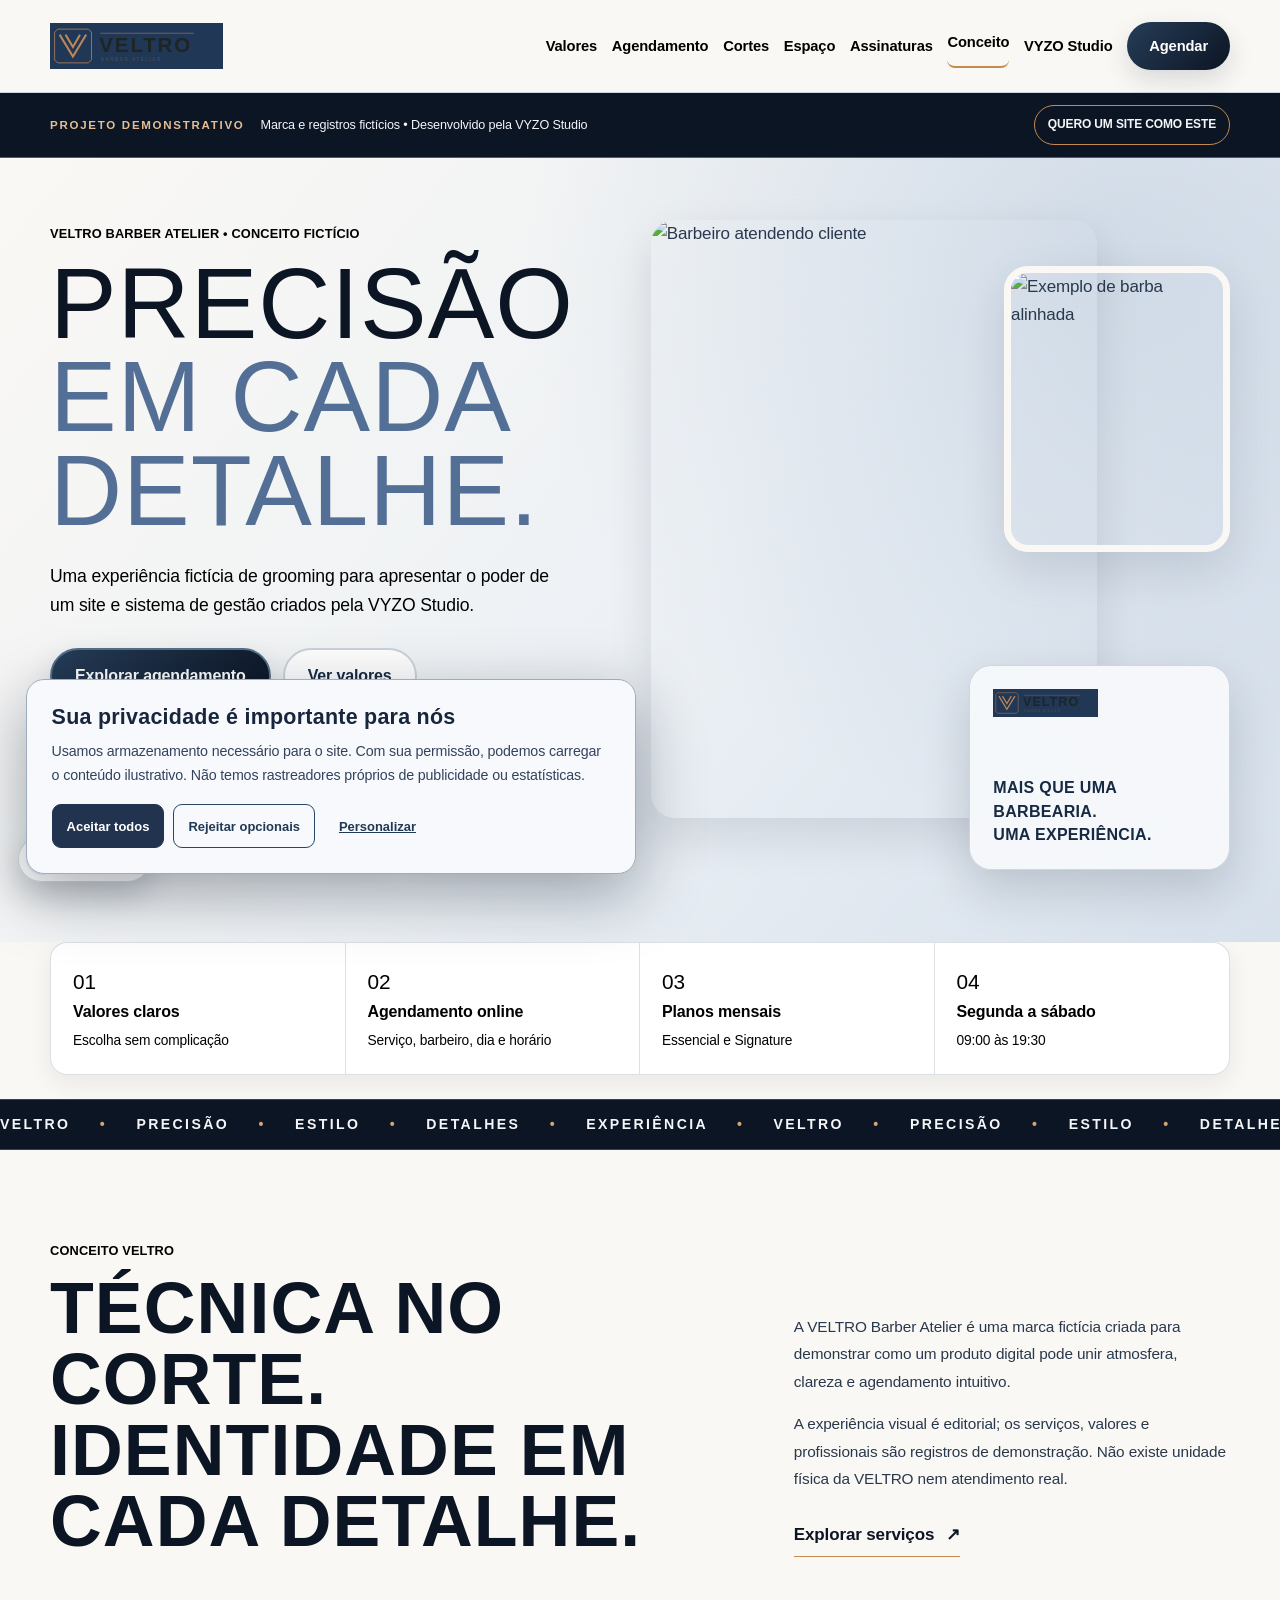
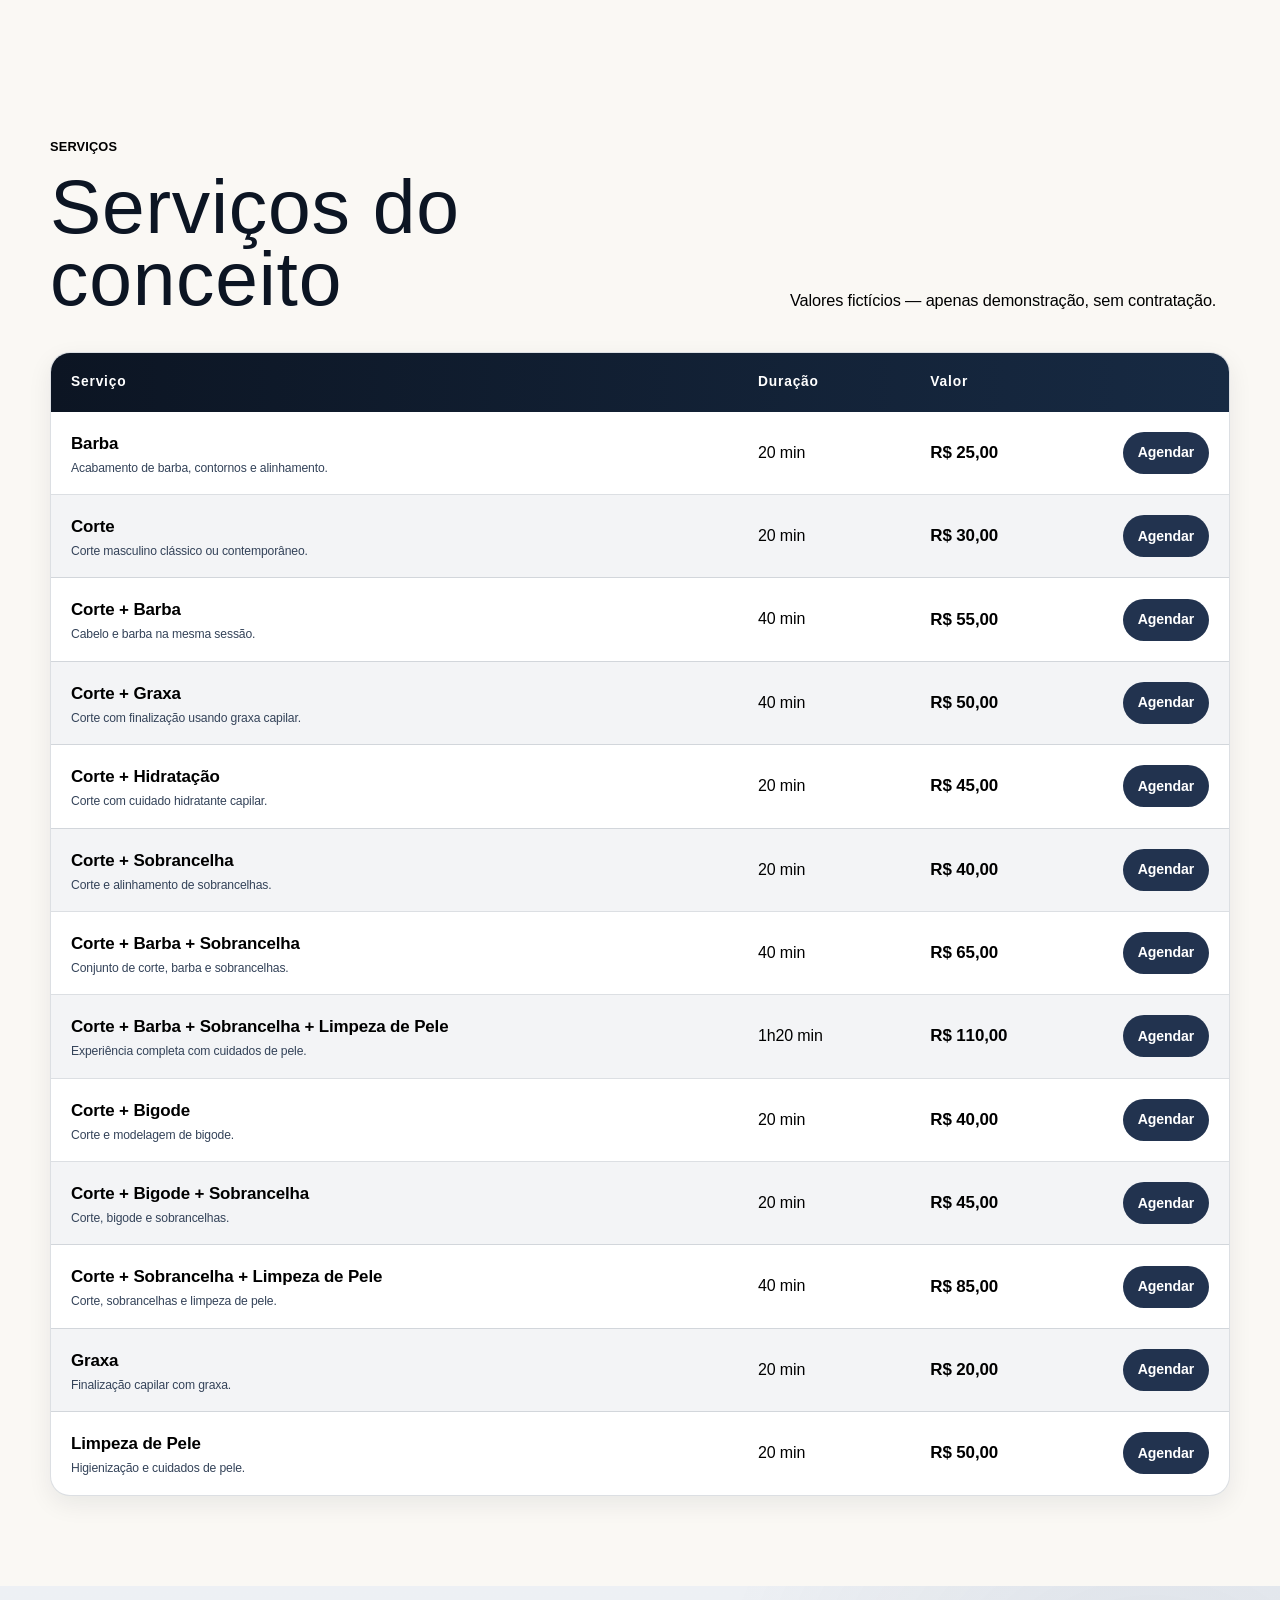
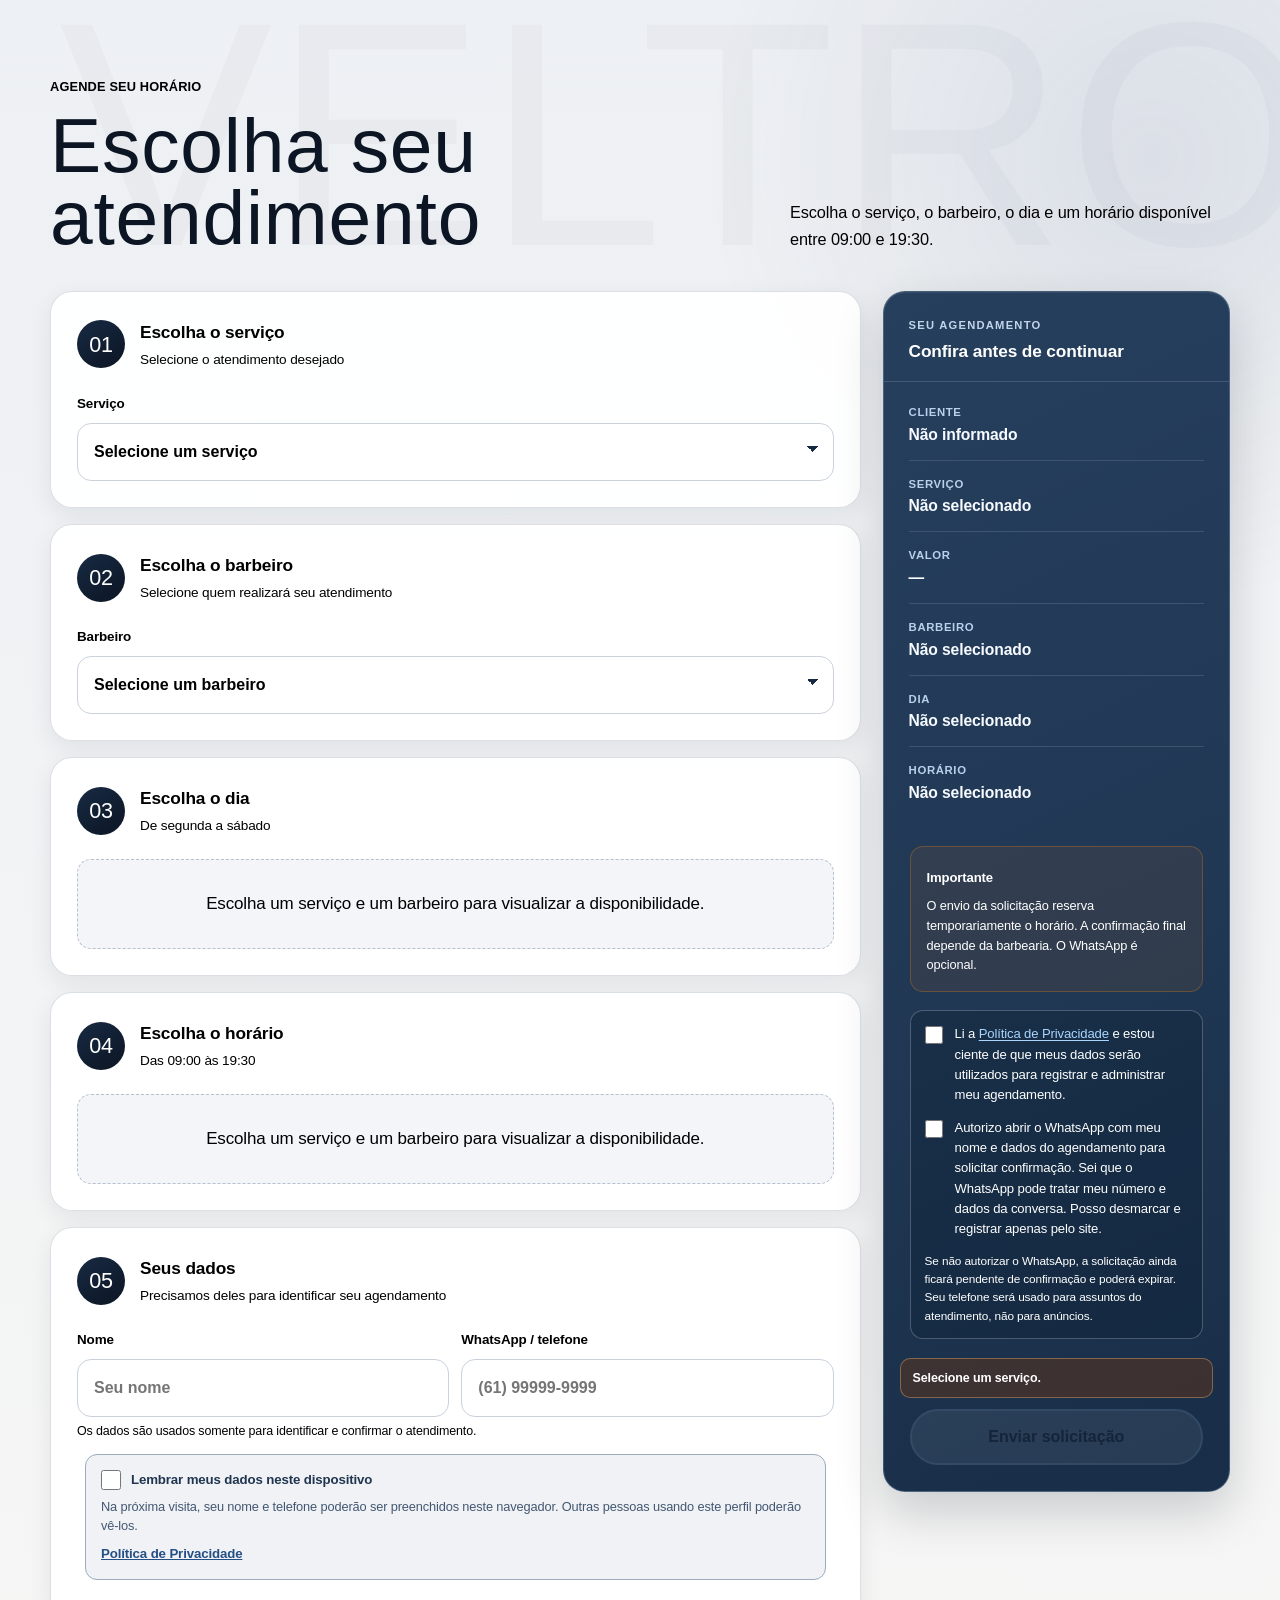
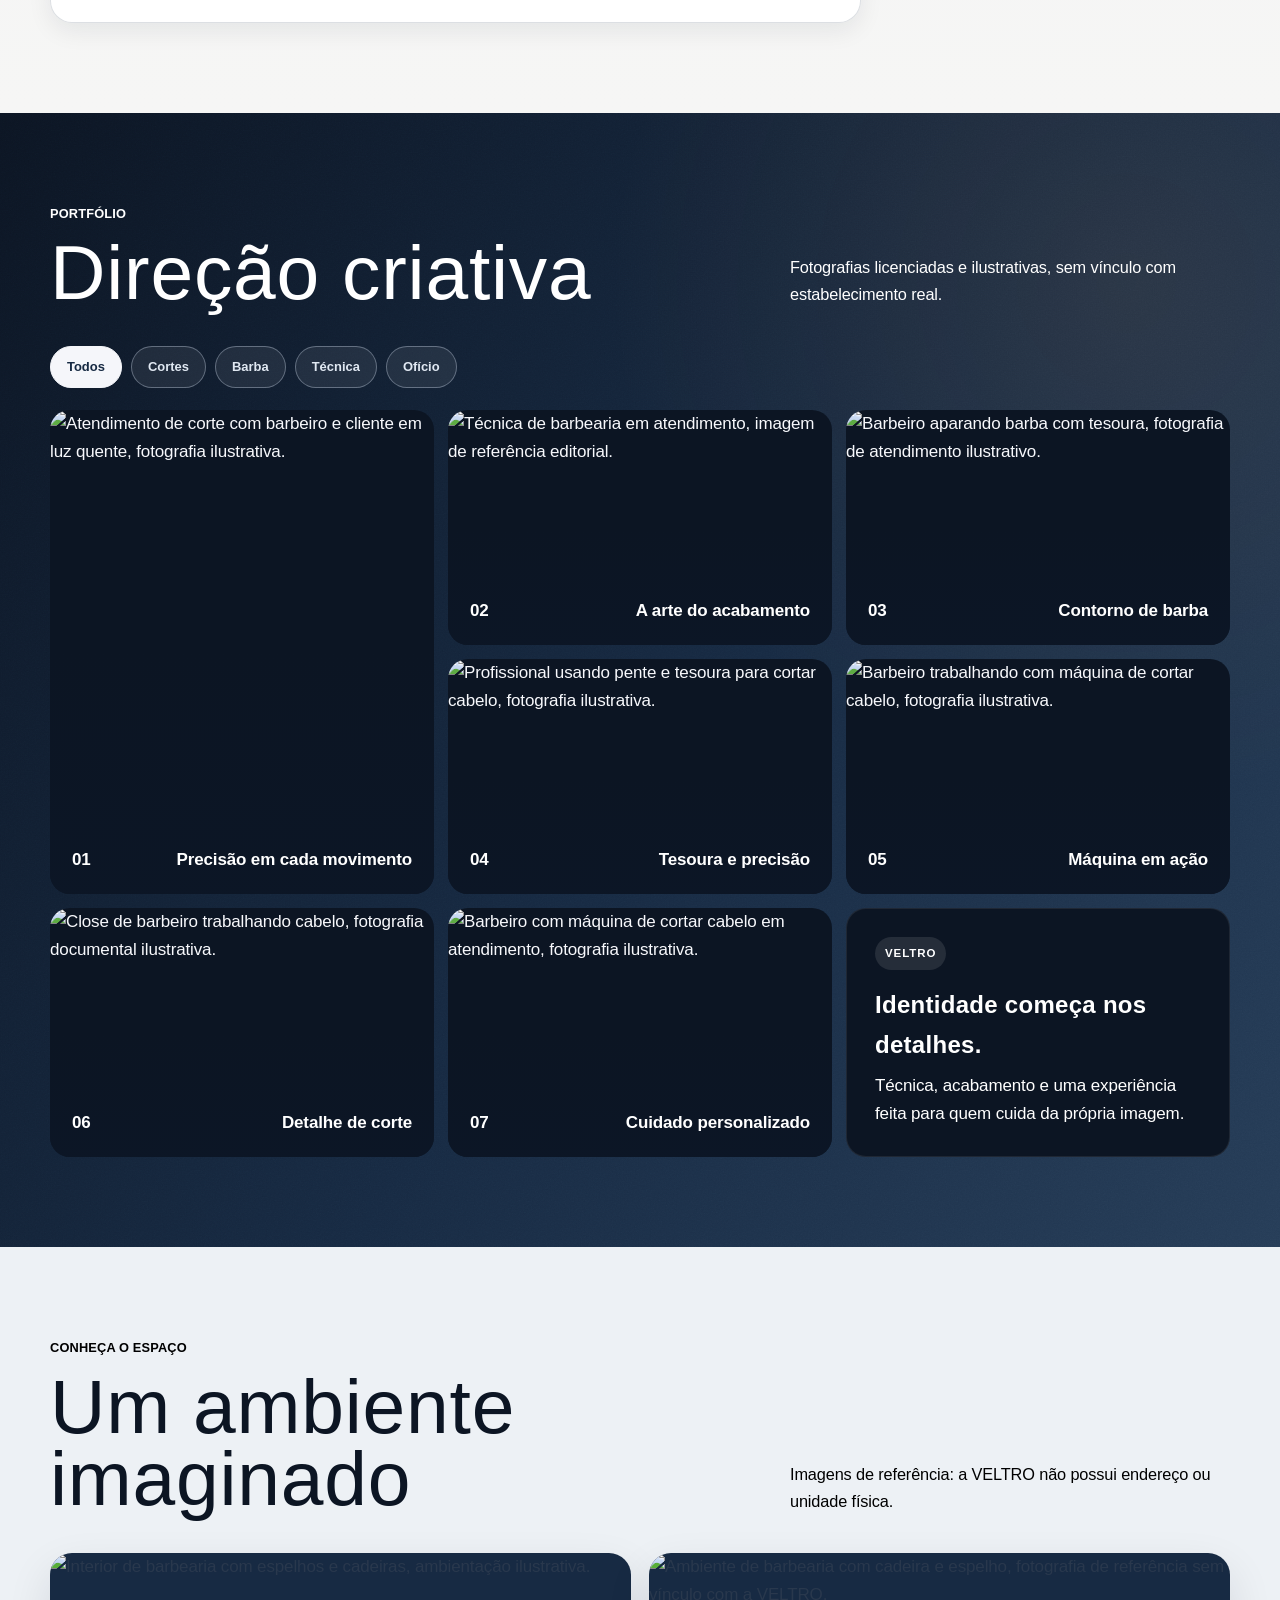
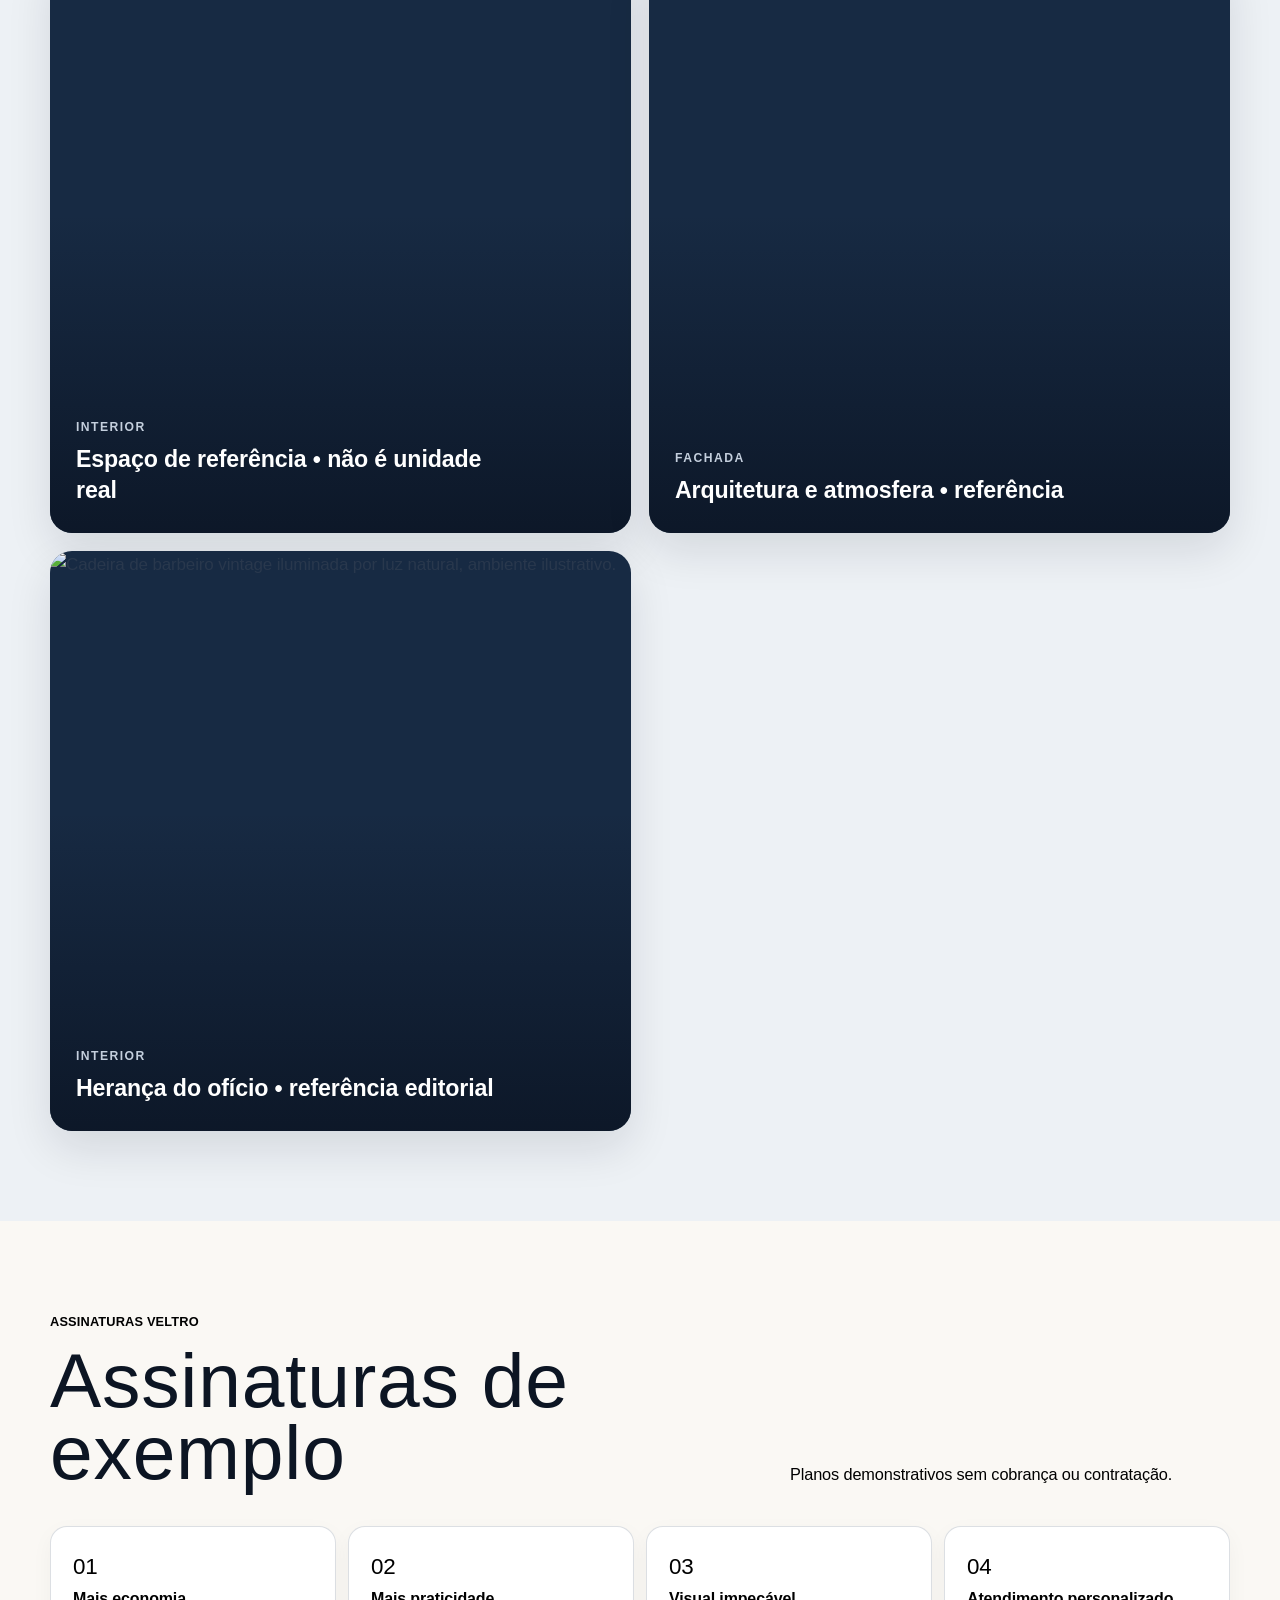
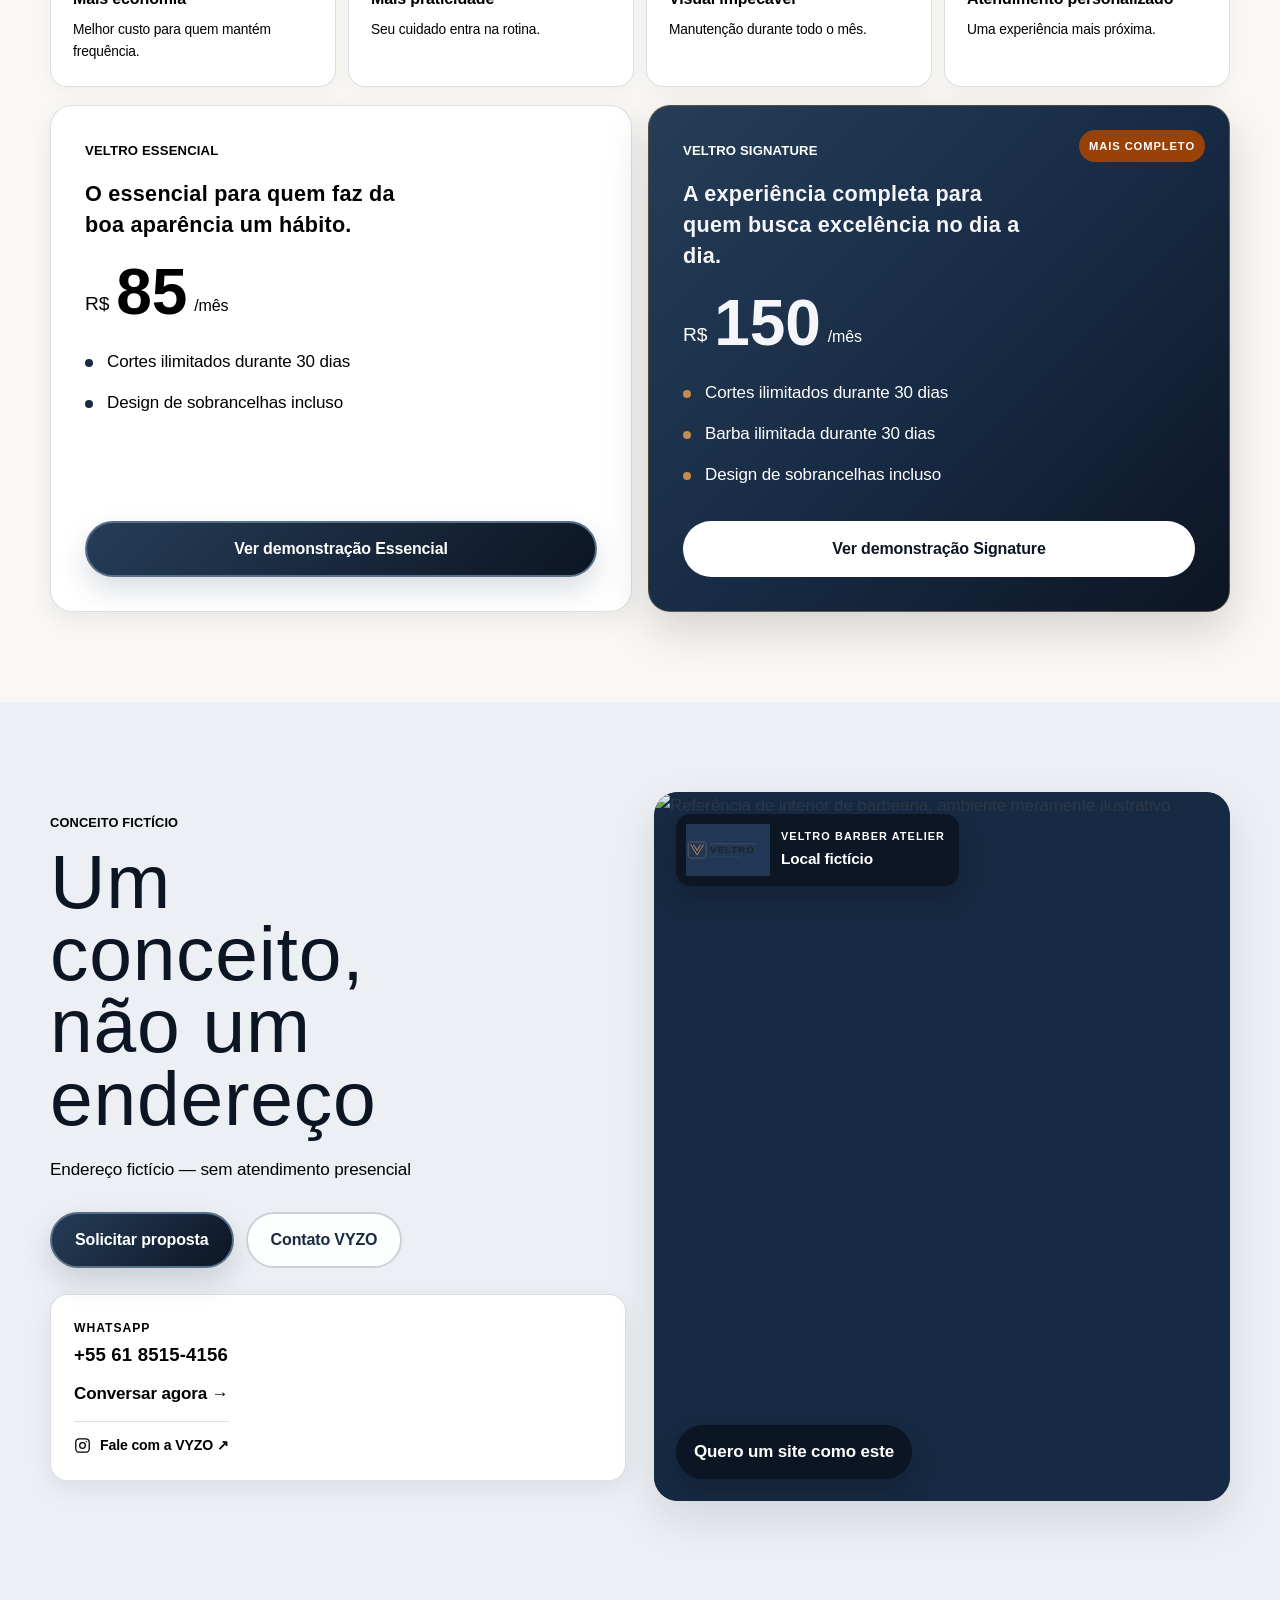
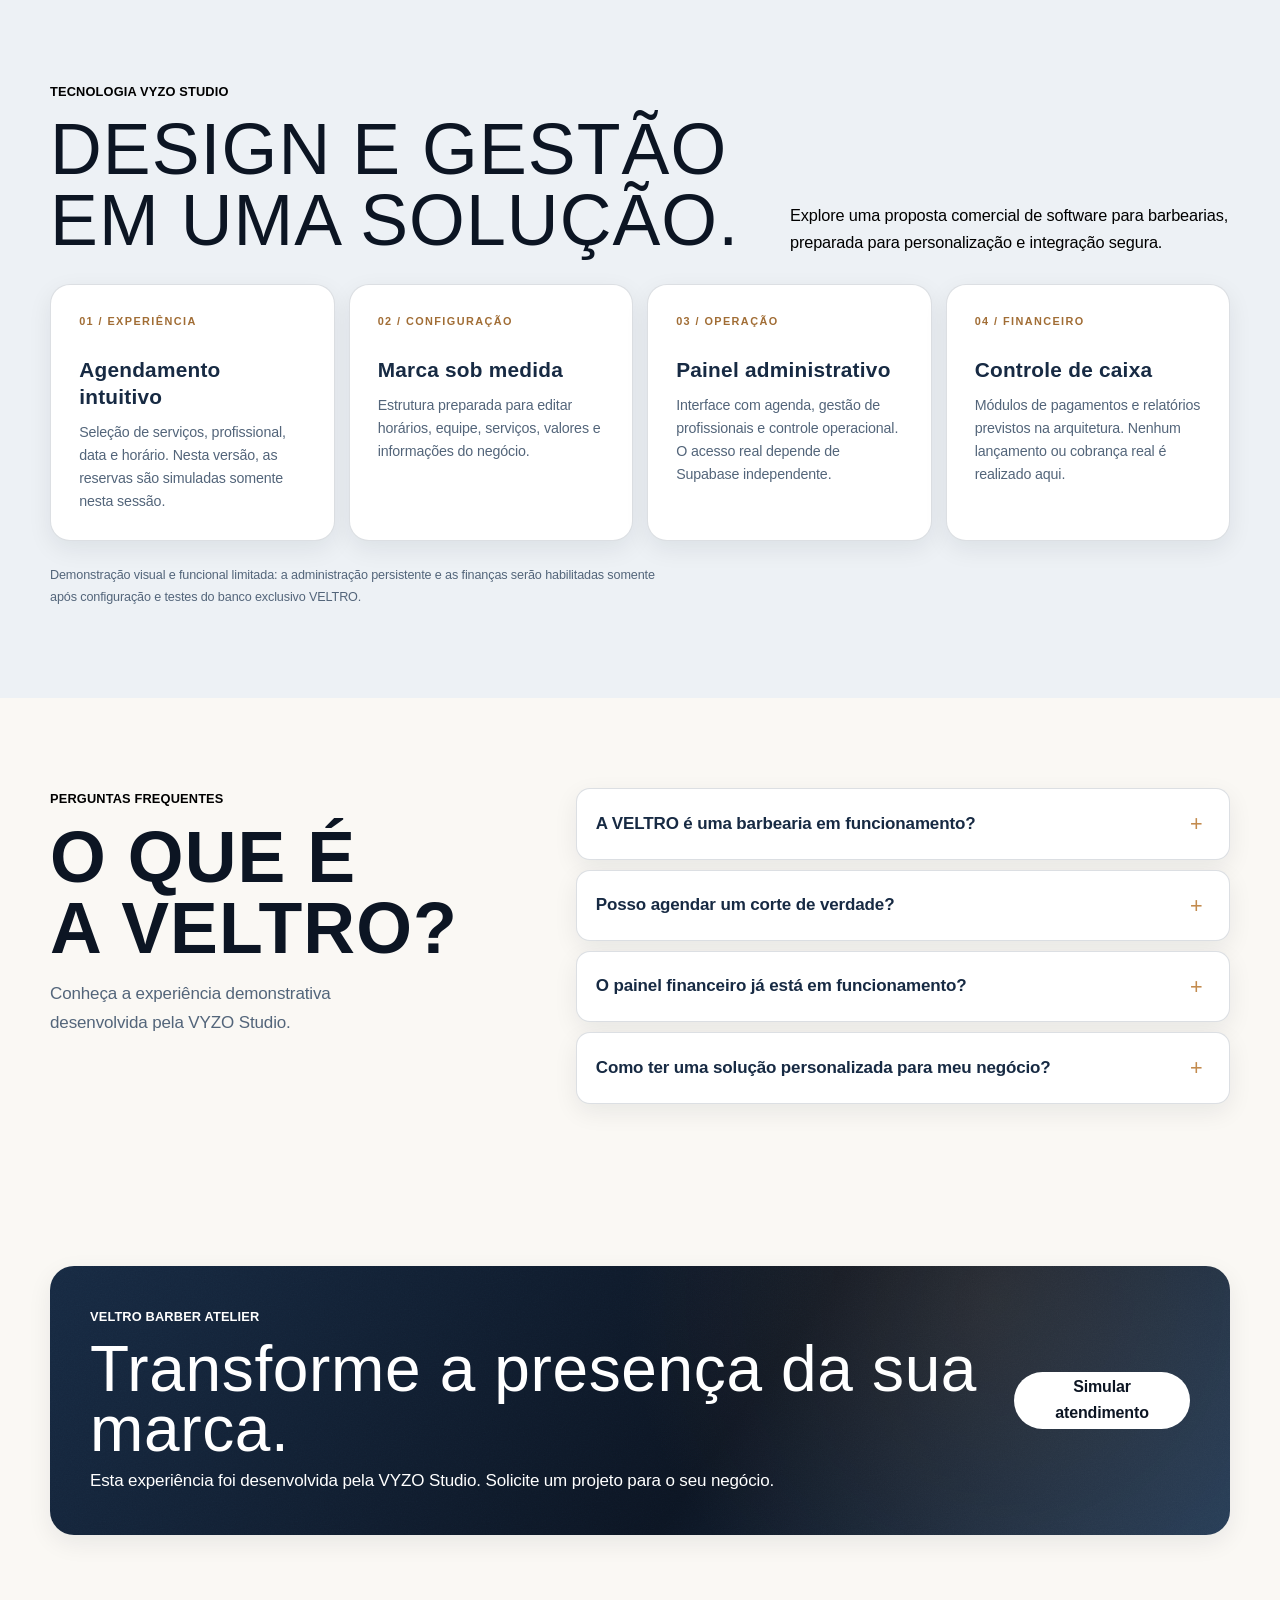
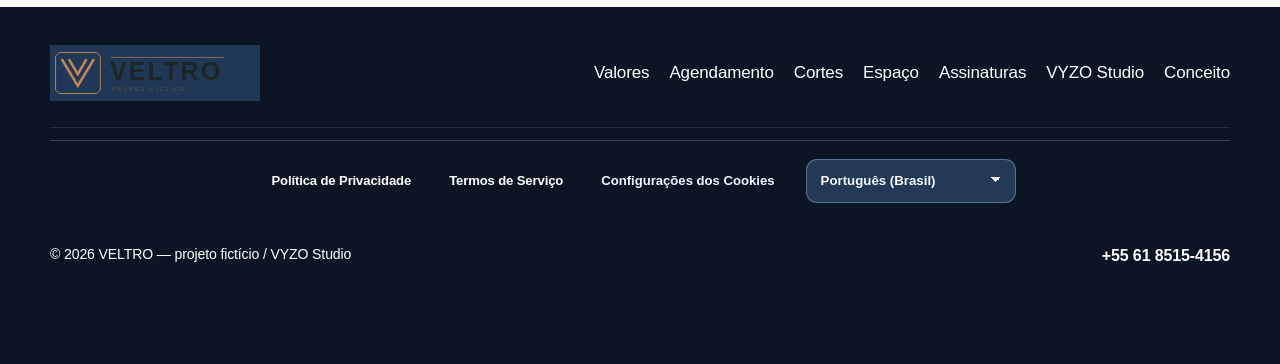
==== commit 98c29544: "style(veltro): include shared V4 identity and responsive presentation stylesheet" ====
--- a/index.html
+++ b/index.html
@@ -74,6 +74,7 @@
   >
   <link rel="stylesheet" href="experience.css?v=1.0">
   <link rel="stylesheet" href="demo-brand.css?v=1.0">
+  <link rel="stylesheet" href="veltro-v4.css?v=4.0">
 </head>
 
 <body>
--- a/veltro-v4.css
+++ b/veltro-v4.css
@@ -0,0 +1,119 @@
+/* VYZO Studio / VELTRO Barber Atelier — V4 editorial enhancement layer.
+   Respect existing design tokens, theme persistence and operative selectors. */
+:root {
+  --veltro-v4-ink:#172A43;
+  --veltro-v4-champagne:#C38B4E;
+  --veltro-v4-divider:rgba(23,42,67,.16);
+}
+.veltro-identity,.veltro-tech-showcase,.veltro-faq {scroll-margin-top:100px;}
+.veltro-identity {padding:clamp(52px,7vw,112px) 0;background:var(--bone);}
+.veltro-identity-grid {display:grid;grid-template-columns:minmax(0,1.2fr) minmax(0,.8fr);gap:clamp(24px,7vw,92px);align-items:end;}
+.veltro-identity h2,.veltro-tech-showcase h2,.veltro-faq h2 {font-family:"Bebas Neue",Impact,sans-serif;font-size:clamp(2.7rem,5.6vw,5.8rem);line-height:.99;letter-spacing:.015em;color:var(--navy-deep);margin:0;}
+.veltro-identity-copy {max-width:57ch;}
+.veltro-identity-copy p {color:var(--text);line-height:1.78;font-size:clamp(.94rem,1.2vw,1.06rem);}
+.veltro-text-link {display:inline-flex;align-items:center;gap:12px;margin-top:13px;border-bottom:1px solid var(--orange);padding:0 0 7px;font-weight:800;color:var(--navy-deep);}
+.veltro-text-link span {transition:transform .25s ease;}
+.veltro-text-link:hover span {transform:translate(3px,-3px);}
+.veltro-marquee {overflow:hidden;min-width:0;background:#0C1523;color:#F5F6FA;border-top:1px solid rgba(195,139,78,.35);border-bottom:1px solid rgba(195,139,78,.35);}
+.veltro-marquee-track {display:flex;width:max-content;animation:veltro-marquee 48s linear infinite;}
+.veltro-marquee-track span {flex:0 0 auto;display:inline-block;padding:16px 0;font:700 clamp(.72rem,1.1vw,.93rem)/1.2 Inter,Arial,sans-serif;letter-spacing:.17em;white-space:nowrap;}
+.veltro-marquee-track b {color:#D3A571;padding:0 clamp(12px,1.8vw,30px);}
+@keyframes veltro-marquee {to{transform:translateX(-50%)}}
+.veltro-tech-showcase {background:var(--ice);}
+.veltro-tech-showcase .section-head {margin-bottom:28px;}
+.veltro-tech-grid {display:grid;grid-template-columns:repeat(4,minmax(0,1fr));gap:14px;}
+.veltro-tech-grid article {background:var(--white);border:1px solid var(--line);border-radius:20px;padding:clamp(17px,2.2vw,30px);box-shadow:var(--shadow-soft);min-width:0;}
+.veltro-tech-grid article > span {display:block;color:#A16D35;font-size:.68rem;font-weight:800;letter-spacing:.13em;}
+.veltro-tech-grid h3 {margin:25px 0 11px;font-size:clamp(1.06rem,1.7vw,1.3rem);color:var(--ink);line-height:1.3;}
+.veltro-tech-grid p {margin:0;color:var(--muted);font-size:.89rem;line-height:1.6;}
+.veltro-tech-disclaimer {max-width:88ch;color:var(--muted);font-size:.79rem;line-height:1.7;margin:24px 0 0;}
+.veltro-faq {background:var(--bone);}
+.veltro-faq-grid {display:grid;grid-template-columns:.8fr 1.2fr;gap:clamp(20px,7vw,90px);}
+.veltro-faq-grid > div > p:last-child {color:var(--muted);line-height:1.65;max-width:35ch;}
+.veltro-faq-items {display:grid;align-content:start;gap:10px;}
+.veltro-faq details {background:var(--white);border:1px solid var(--line);border-radius:14px;padding:0 19px;box-shadow:var(--shadow-soft);}
+.veltro-faq summary {list-style:none;cursor:pointer;display:flex;align-items:center;justify-content:space-between;gap:12px;padding:19px 0;font-weight:750;color:var(--ink);line-height:1.45;}
+.veltro-faq summary::-webkit-details-marker {display:none;}
+.veltro-faq summary::after {content:"+";flex:0 0 20px;font-size:1.35rem;font-weight:400;color:var(--orange);}
+.veltro-faq details[open] summary::after {content:"−";}
+.veltro-faq details p {padding:0 0 19px;margin:0;color:var(--muted);font-size:.93rem;line-height:1.68;}
+.veltro-faq summary:focus-visible,.veltro-photo-close:focus-visible,.veltro-photo-expand:focus-visible,.veltro-gallery-filters button:focus-visible {outline:3px solid #C38B4E;outline-offset:3px;}
+/* Larger galleries: intentional card rhythm, no forced two-row limit. */
+#portfolio .portfolio-grid {grid-template-columns:repeat(3,minmax(0,1fr));grid-template-rows:none;grid-auto-rows:minmax(215px,auto);gap:14px;}
+#portfolio .portfolio-photo {min-height:235px;isolation:isolate;}
+#portfolio .portfolio-large {grid-row:span 2;}
+#portfolio .portfolio-photo img {transition:transform .56s cubic-bezier(.22,.74,.24,1),filter .35s ease;filter:saturate(.88) contrast(1.02);}
+@media (hover:hover) and (pointer:fine) {#portfolio .portfolio-photo:hover img {transform:scale(1.045);filter:saturate(.96) contrast(1.03);}}
+#portfolio .portfolio-photo figcaption {pointer-events:none;}
+#portfolio .portfolio-photo figcaption strong {color:#FFFFFF;}
+#portfolio .portfolio-photo-expand {position:absolute;inset:0;z-index:3;background:transparent;border:0;color:transparent;font-size:0;cursor:zoom-in;border-radius:inherit;}
+#portfolio .portfolio-photo-expand:focus-visible {outline-offset:-5px;}
+#portfolio .portfolio-photo[hidden] {display:none !important;}
+.veltro-gallery-filters {display:flex;gap:9px;flex-wrap:wrap;margin:0 0 22px;}
+.veltro-gallery-filters button {min-height:42px;padding:8px 16px;border:1px solid rgba(220,233,248,.35);border-radius:999px;background:rgba(245,246,250,.075);color:#E0E8F2;font:700 .81rem Inter,Arial,sans-serif;cursor:pointer;transition:background .2s,border-color .2s,transform .2s;}
+.veltro-gallery-filters button:hover {border-color:#C38B4E;transform:translateY(-1px);}
+.veltro-gallery-filters button[aria-pressed="true"] {background:#F5F6FA;color:#172A43;border-color:#F5F6FA;}
+.veltro-gallery-filters button[hidden] {display:none !important;}
+.veltro-photo-dialog {width:min(1040px,calc(100vw - 26px));max-height:92dvh;max-height:92vh;overflow:auto;padding:12px 12px 20px;border:1px solid #74859B;border-radius:20px;background:#121E30;color:#F5F6FA;box-shadow:0 30px 100px rgba(0,0,0,.5);}
+.veltro-photo-dialog::backdrop {background:rgba(4,10,20,.82);}
+.veltro-photo-dialog > img {display:block;width:100%;max-height:72vh;object-fit:contain;border-radius:11px;background:#101824;}
+.veltro-photo-close {position:sticky;float:right;top:7px;right:8px;z-index:2;display:grid;place-items:center;margin-bottom:-46px;width:42px;height:42px;border-radius:50%;border:1px solid rgba(255,255,255,.4);background:rgba(12,21,35,.9);color:#fff;font-size:1.8rem;cursor:pointer;}
+.veltro-photo-meta {display:flex;justify-content:space-between;flex-wrap:wrap;gap:8px;padding:14px 9px 0;align-items:center;}
+.veltro-photo-meta strong {font-size:1rem;color:#F5F6FA;}
+.veltro-photo-meta p {margin:0;font-size:.77rem;color:#D1DCE9;}
+/* Content should remain visible when JS is disabled or motion is reduced. */
+@media (prefers-reduced-motion:no-preference) {
+  .veltro-reveal {opacity:0;transform:translate3d(0,18px,0);filter:blur(1px);transition:opacity .65s ease,transform .65s cubic-bezier(.2,.7,.2,1),filter .65s ease;}
+  .veltro-reveal.veltro-revealed {opacity:1;transform:none;filter:none;}
+}
+.site-header {transition:box-shadow .32s ease,border-color .32s ease,background-color .32s ease;}
+.site-header.veltro-header-scrolled {box-shadow:0 10px 28px rgba(12,21,35,.13);}
+.main-nav a.veltro-nav-active:not(.nav-cta) {border-bottom:2px solid var(--orange);padding-bottom:5px;}
+/* Admin surfaces share the visual language; no accounting styles overridden. */
+.admin-page .admin-section-nav {border-radius:16px;}
+.admin-page .admin-stat-card,.admin-page .management-card,.admin-page .report-card {box-shadow:var(--shadow-soft);border-radius:18px;}
+.admin-page .admin-primary-button {transition:background-color .25s ease,box-shadow .25s ease,transform .25s ease;}
+.admin-page .admin-primary-button:hover:not(:disabled) {transform:translateY(-1px);box-shadow:0 10px 24px rgba(12,21,35,.18);}
+html[data-theme="dark"] .veltro-tech-showcase {background:#172A43;}
+html[data-theme="dark"] .veltro-identity,html[data-theme="dark"] .veltro-faq {background:#0C1523;}
+html[data-theme="dark"] .veltro-identity h2,html[data-theme="dark"] .veltro-tech-showcase h2,html[data-theme="dark"] .veltro-faq h2 {color:#F5F6FA;}
+html[data-theme="dark"] .veltro-tech-grid article,html[data-theme="dark"] .veltro-faq details {background:#1C2F47;border-color:#526A83;}
+html[data-theme="dark"] .veltro-tech-grid h3,html[data-theme="dark"] .veltro-faq summary {color:#F5F6FA;}
+html[data-theme="dark"] .veltro-identity-copy p,html[data-theme="dark"] .veltro-tech-grid p,html[data-theme="dark"] .veltro-faq p {color:#C0CCD9;}
+html[data-theme="dark"] .veltro-text-link {color:#F5F6FA;}
+html[data-theme="dark"] .veltro-tech-grid article > span {color:#E4B987;}
+@media (max-width:1024px) {
+  .veltro-tech-grid {grid-template-columns:repeat(2,minmax(0,1fr));}
+  #portfolio .portfolio-grid {grid-template-columns:repeat(2,minmax(0,1fr));}
+  #portfolio .portfolio-large {grid-row:auto;grid-column:span 2;min-height:340px;}
+}
+@media (max-width:680px) {
+  .veltro-identity-grid,.veltro-faq-grid {grid-template-columns:1fr;gap:20px;}
+  .veltro-identity,.veltro-faq {padding:48px 0;}
+  .veltro-tech-grid {grid-template-columns:1fr;gap:11px;}
+  .veltro-tech-grid article {padding:19px;}
+  .veltro-tech-grid h3 {margin:13px 0 7px;}
+  #portfolio .portfolio-grid {grid-template-columns:repeat(2,minmax(0,1fr));grid-auto-rows:minmax(180px,auto);gap:9px;}
+  #portfolio .portfolio-large {min-height:265px;}
+  #portfolio .portfolio-photo {min-height:180px;}
+  #portfolio .portfolio-note {min-height:210px;}
+  #portfolio .portfolio-photo figcaption {bottom:10px;left:11px;right:10px;display:block;}
+  #portfolio .portfolio-photo figcaption span {display:block;font-size:.68rem;}
+  #portfolio .portfolio-photo figcaption strong {font-size:.75rem;line-height:1.3;display:block;}
+  .veltro-gallery-filters {flex-wrap:nowrap;overflow-x:auto;scrollbar-width:none;overscroll-behavior-x:contain;padding-bottom:8px;}
+  .veltro-gallery-filters button {white-space:nowrap;flex:0 0 auto;}
+  .veltro-faq details {padding:0 14px;}
+  .veltro-faq summary {padding:16px 0;font-size:.92rem;}
+  .veltro-marquee-track span {padding:13px 0;}
+}
+@media (max-width:374px) {
+  #portfolio .portfolio-grid {grid-template-columns:1fr;}
+  #portfolio .portfolio-large {grid-column:auto;min-height:245px;}
+  #portfolio .portfolio-photo {min-height:240px;}
+}
+@media (prefers-reduced-motion:reduce) {
+  .veltro-marquee-track {animation:none;}
+  .veltro-reveal {opacity:1;transform:none;filter:none;transition:none;}
+  .site-header,.main-nav a,.veltro-text-link span,.veltro-gallery-filters button,.admin-page .admin-primary-button {transition:none !important;}
+  #portfolio .portfolio-photo img {transition:none !important;}
+}
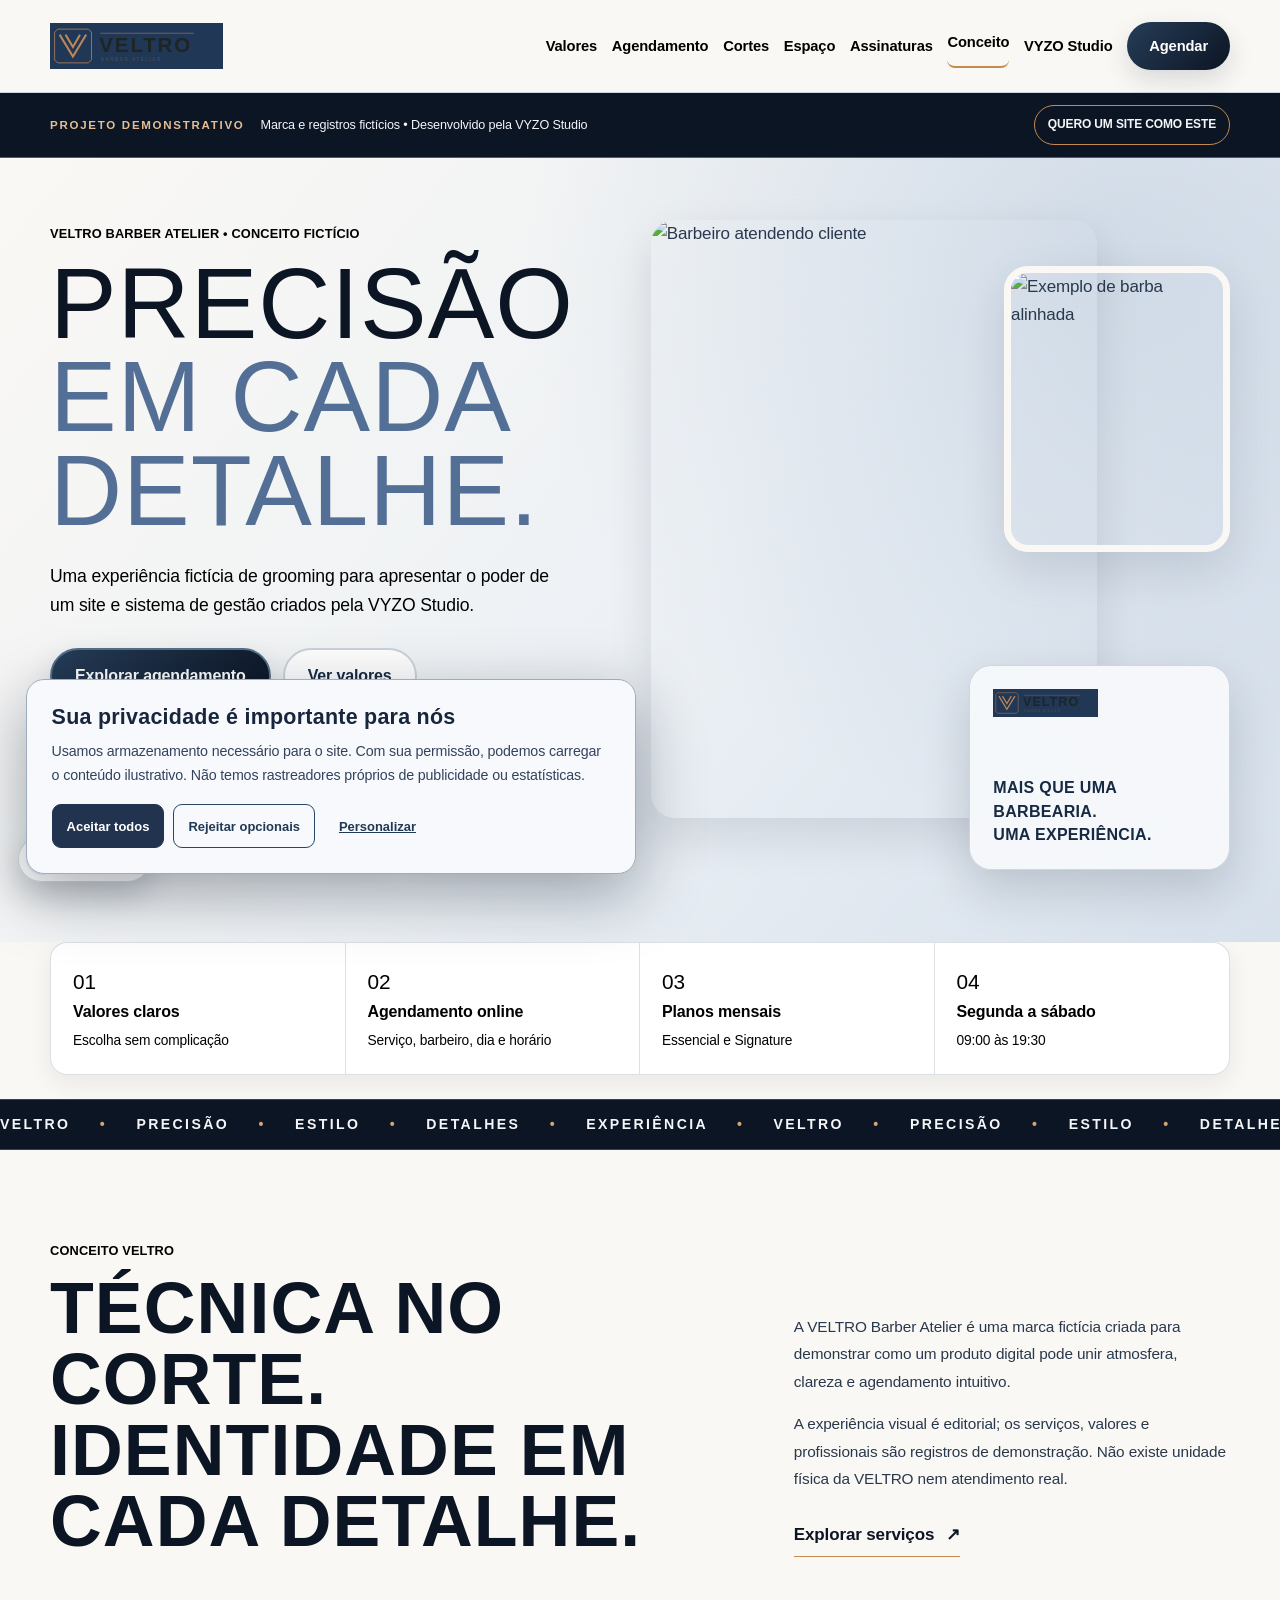
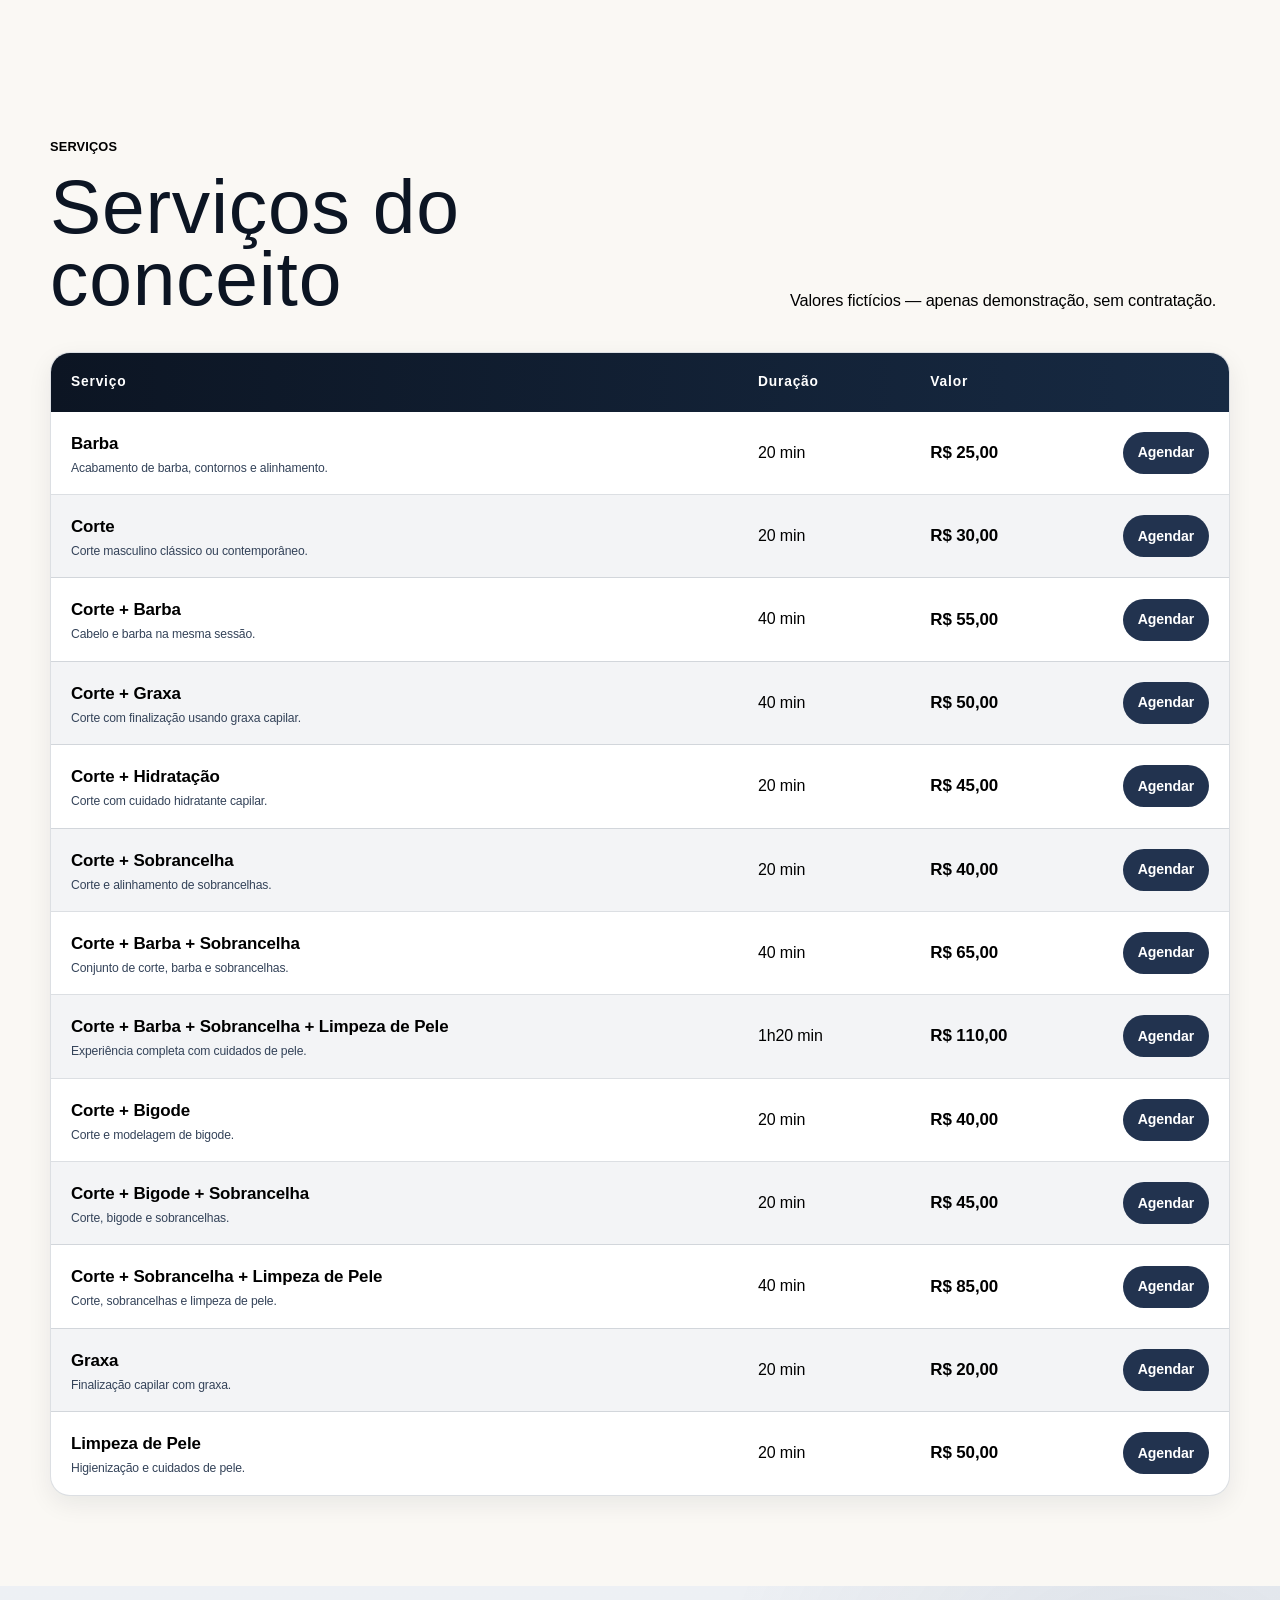
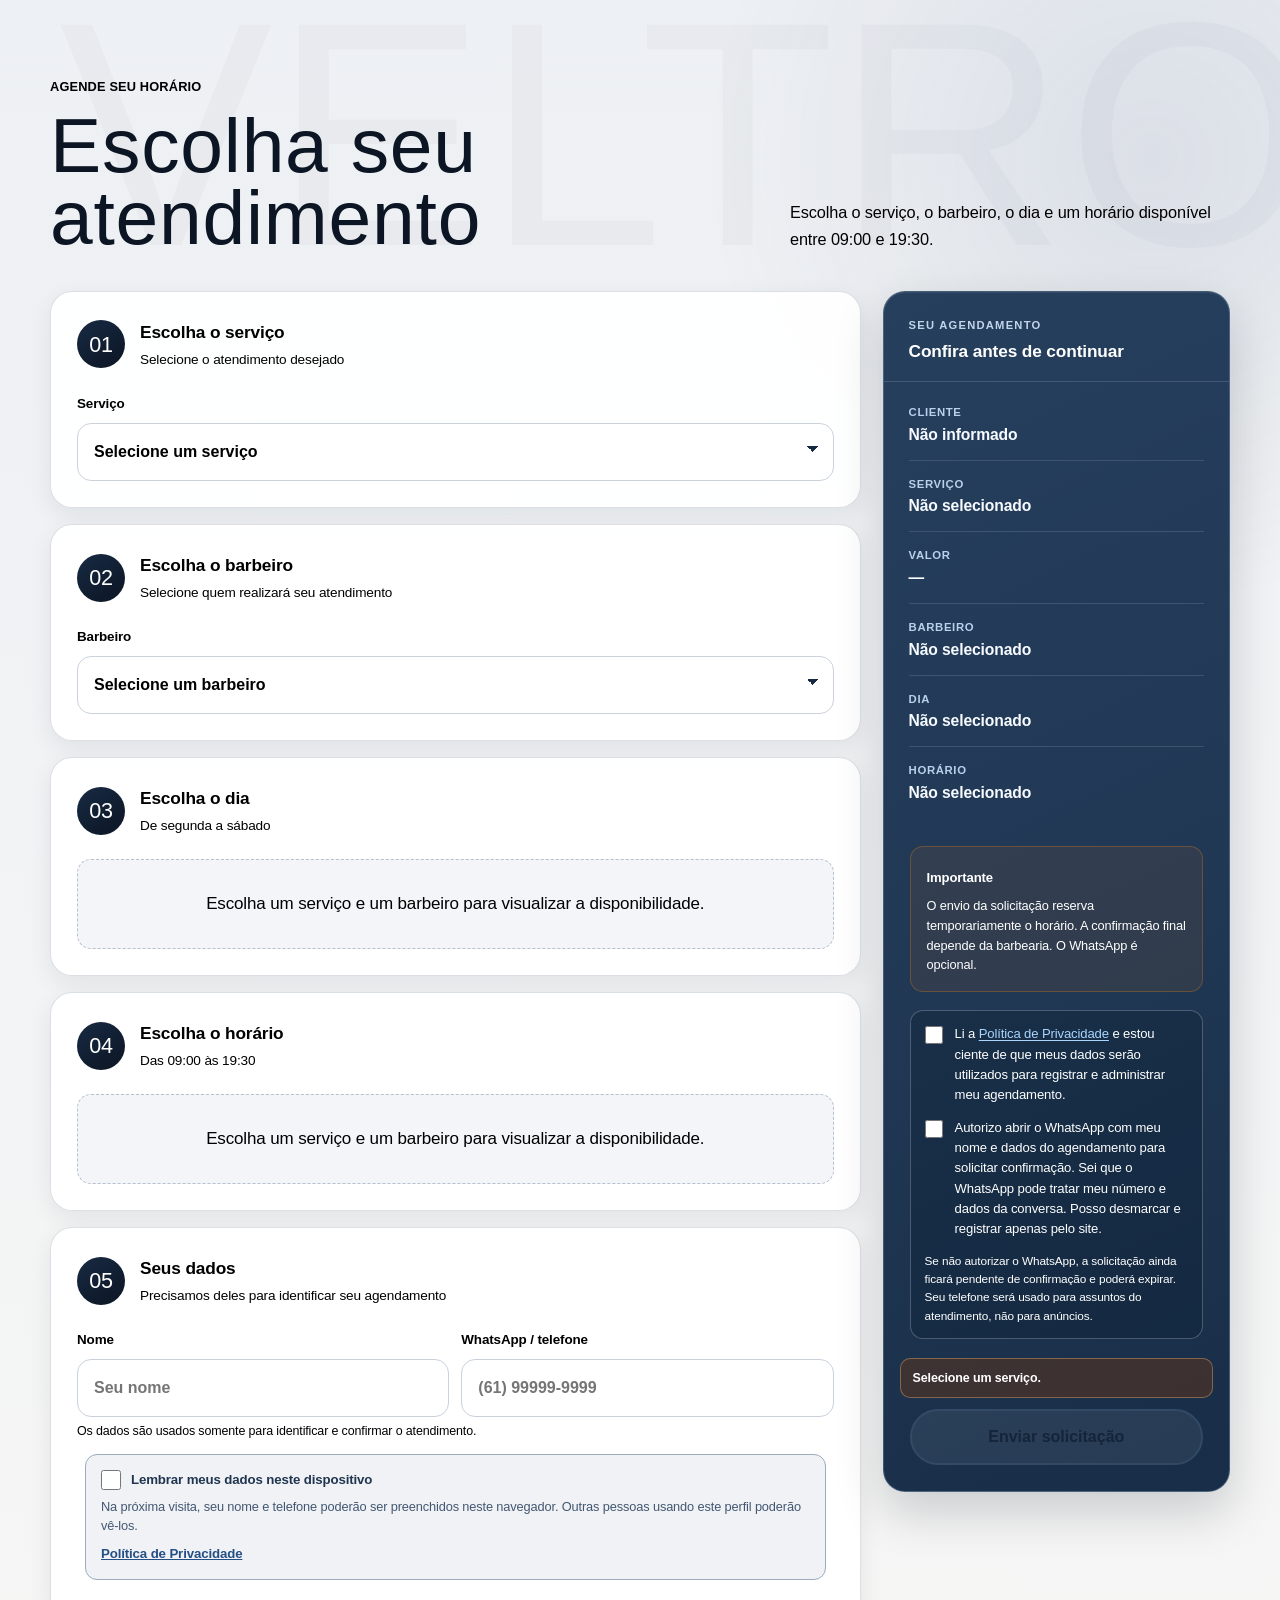
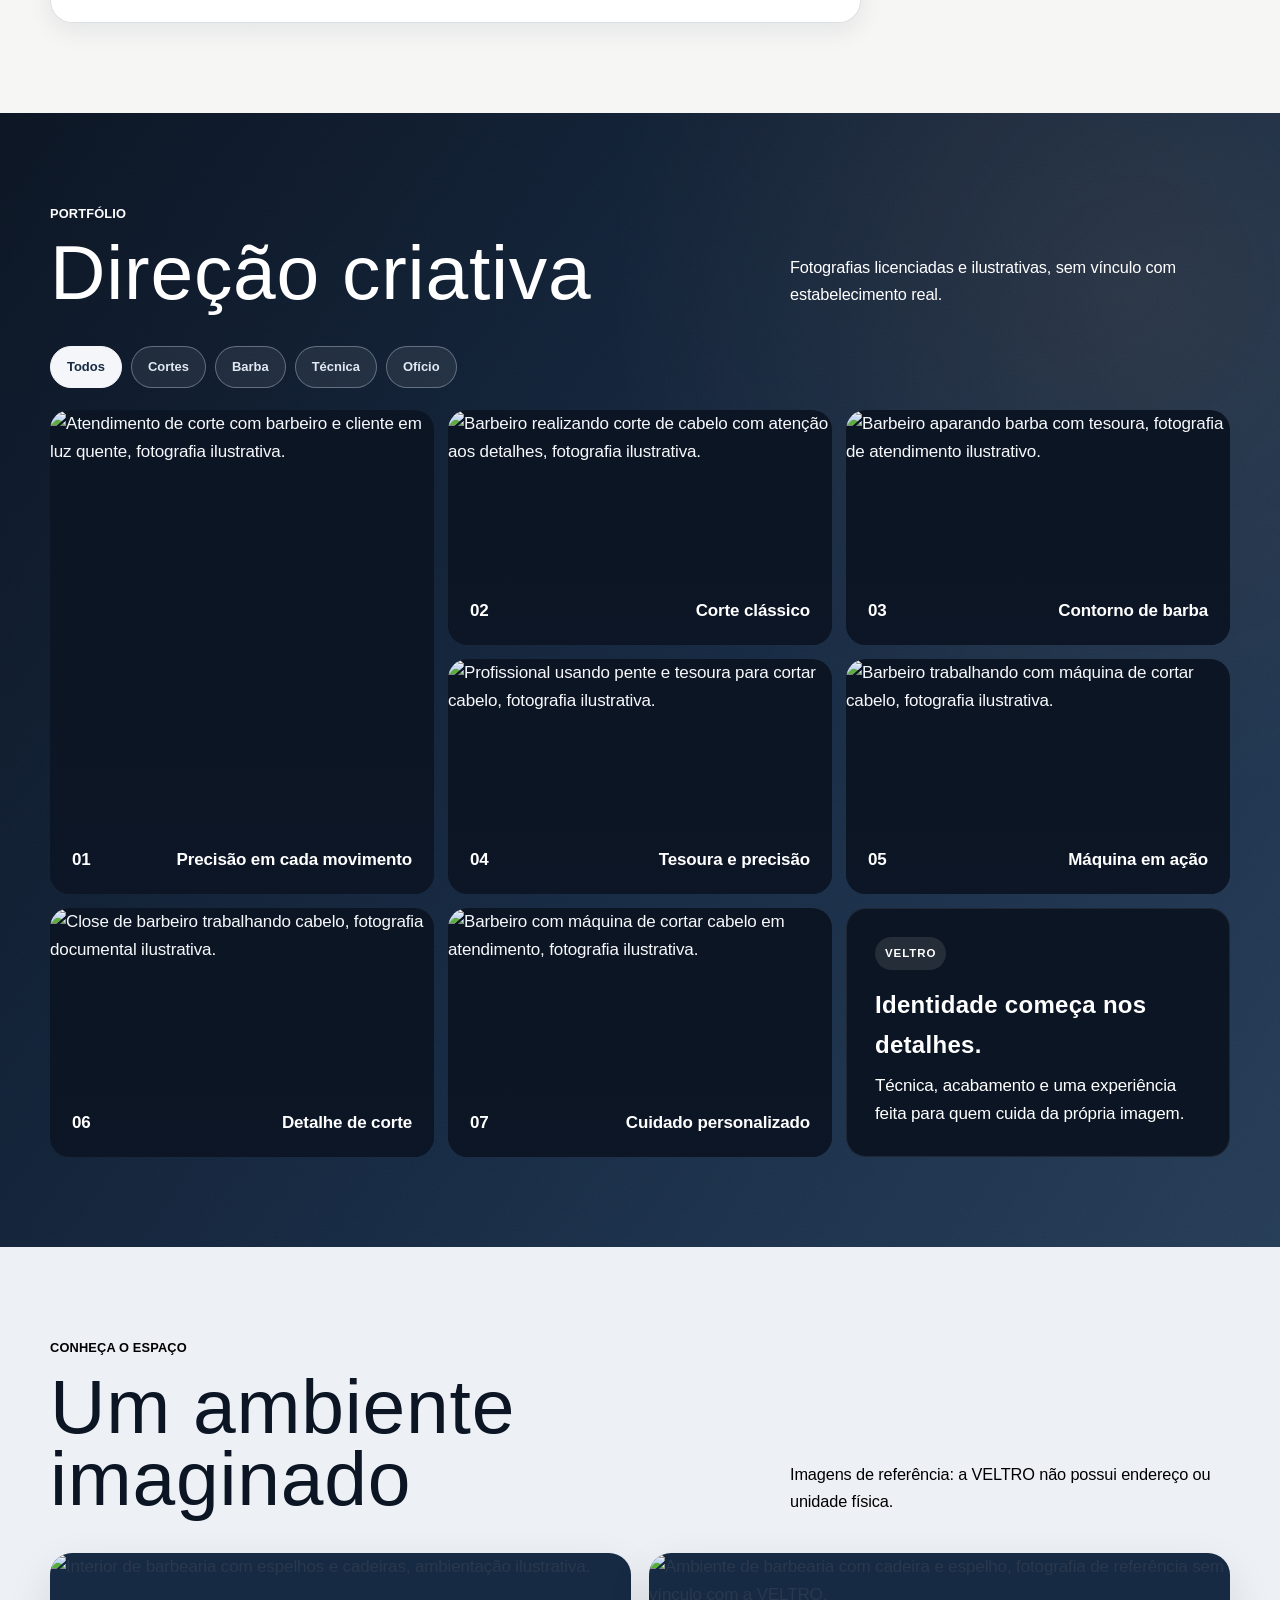
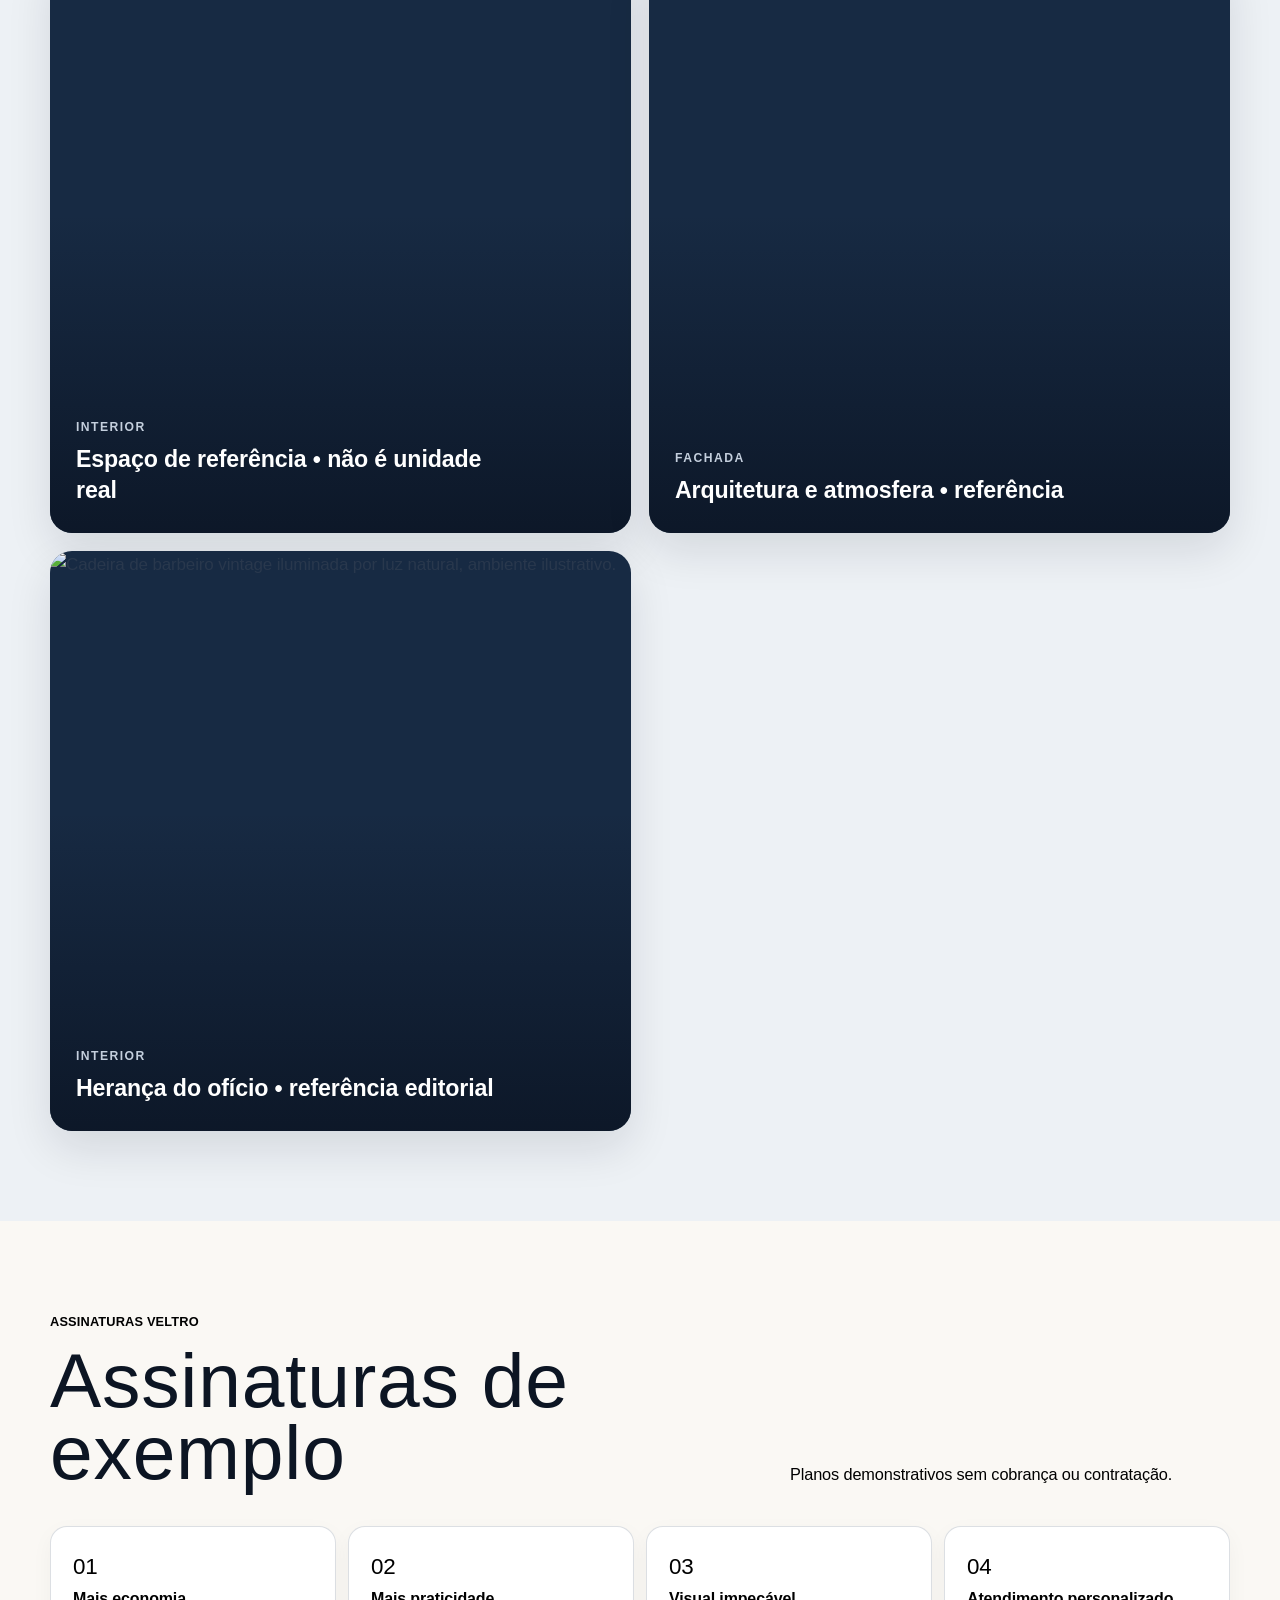
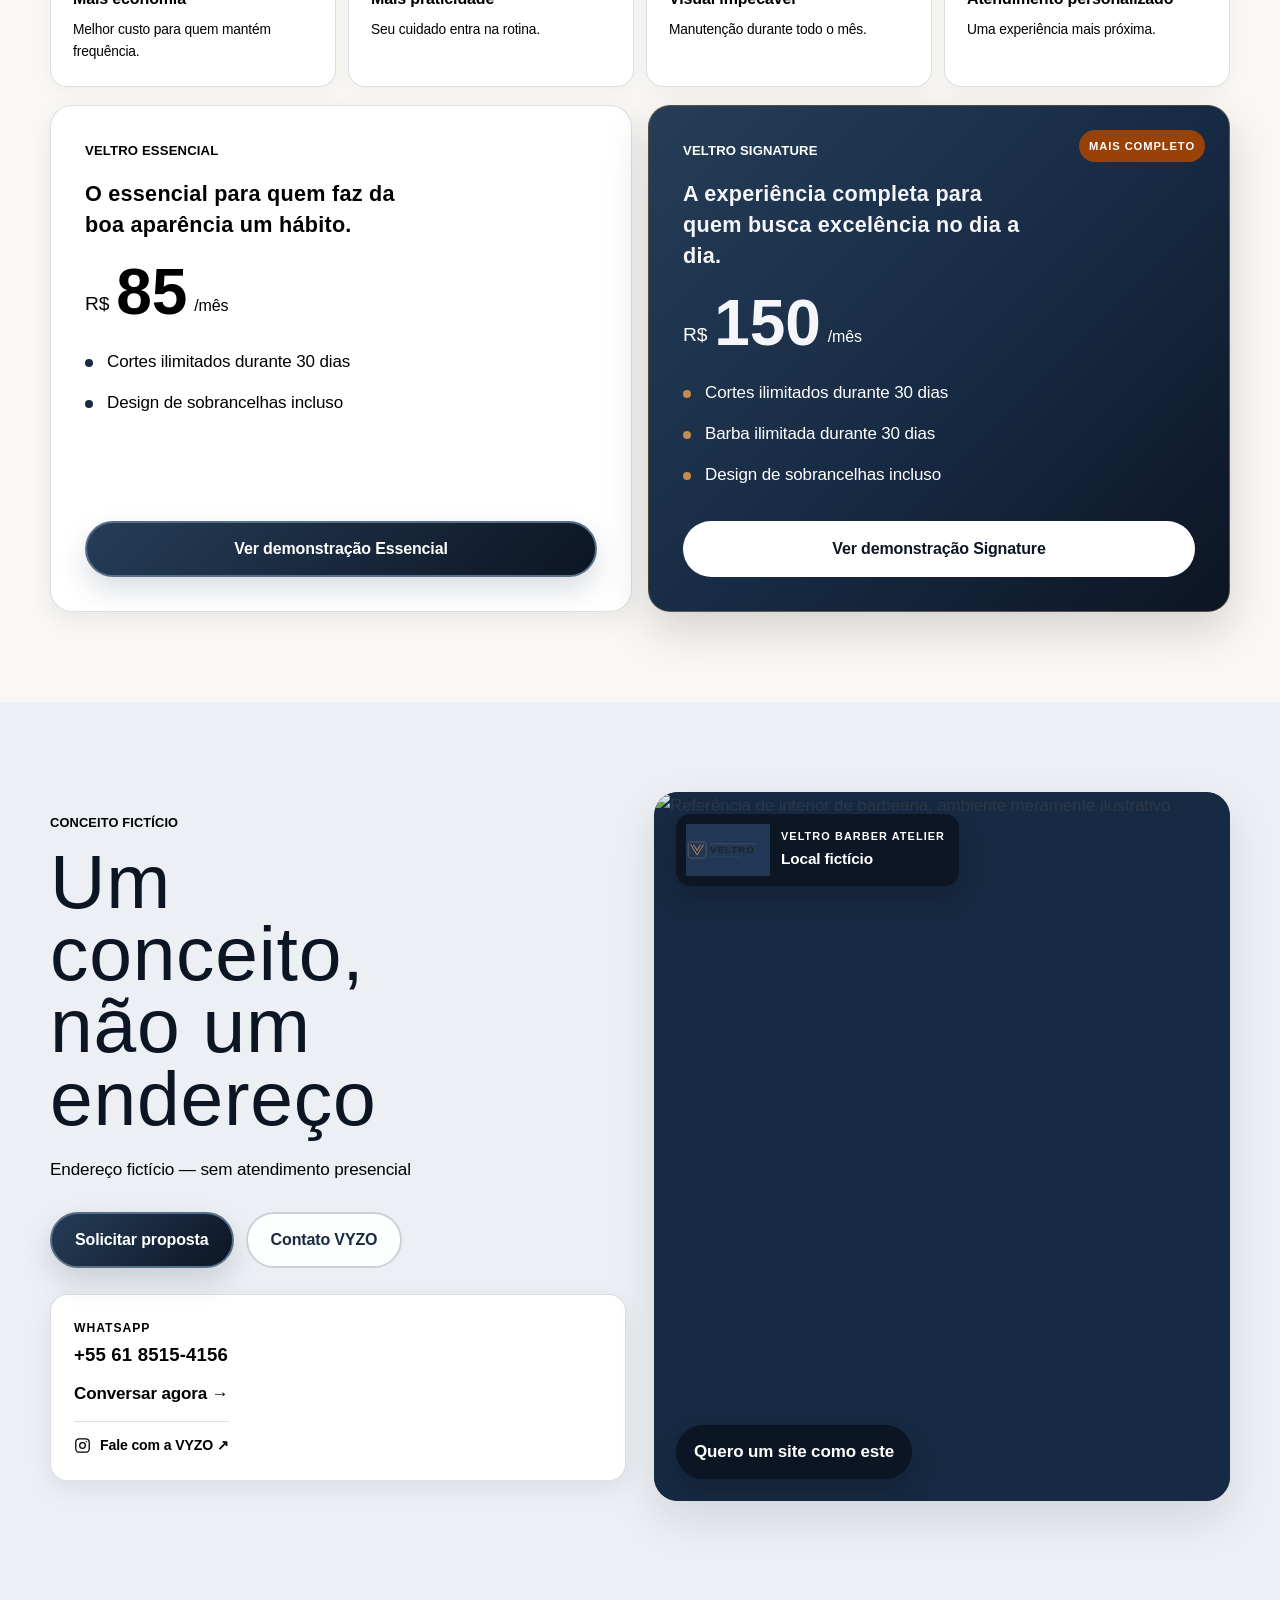
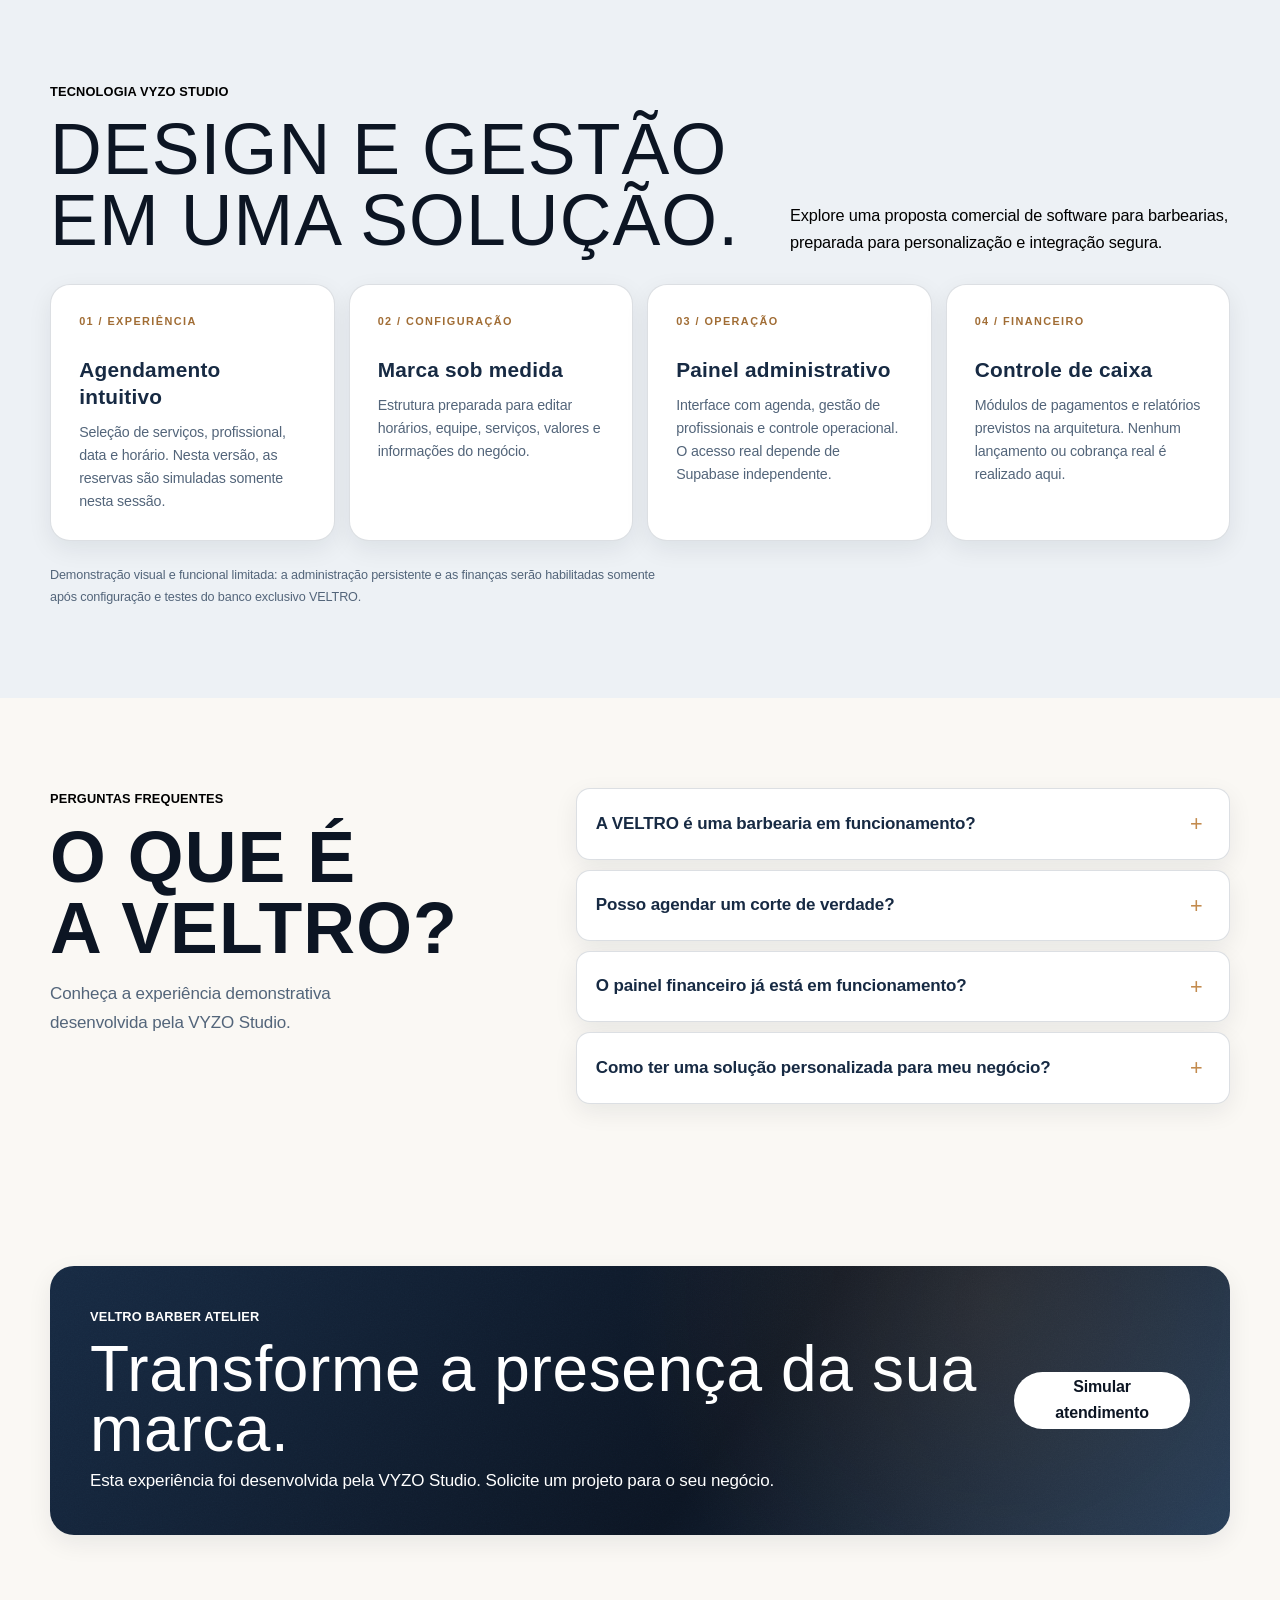
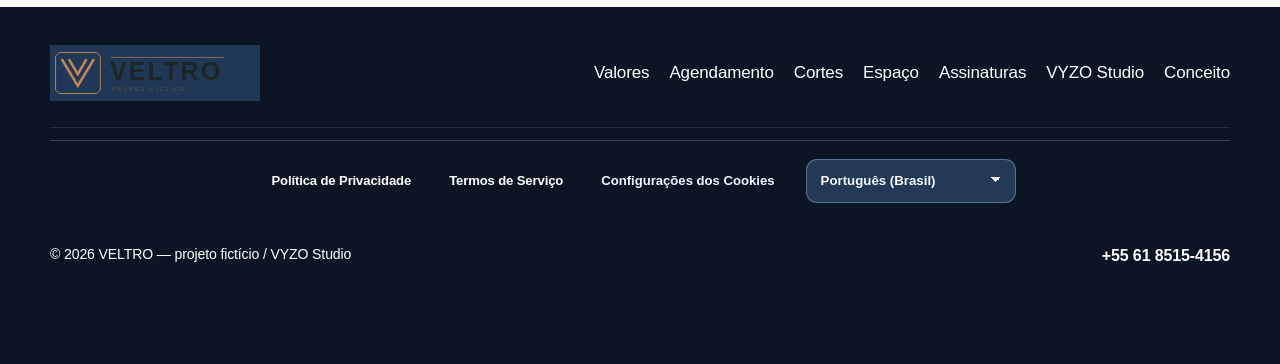
==== commit 98523b4c: "assets(veltro): synchronize initial hero and fallback portfolio photography to verified license" ====
--- a/index.html
+++ b/index.html
@@ -282,7 +282,7 @@
           <figure class="photo-card photo-secondary">
 
             <img
-              src="https://images.unsplash.com/photo-1721697956161-f1584fad9d37?auto=format&fit=crop&w=1000&q=75"
+              src="https://images.unsplash.com/photo-1514336937476-a5b961020a5c?auto=format&fit=crop&w=1000&q=75"
               sizes="(max-width: 680px) 94vw, (max-width: 1180px) 48vw, 760px"
               width="691" height="829"
               alt="Exemplo de barba alinhada"
@@ -1207,7 +1207,7 @@
           <figure class="portfolio-photo">
 
             <img
-              src="https://images.unsplash.com/photo-1721697956161-f1584fad9d37?auto=format&fit=crop&w=1000&q=75"
+              src="https://images.unsplash.com/photo-1514336937476-a5b961020a5c?auto=format&fit=crop&w=1000&q=75"
               sizes="(max-width: 680px) 94vw, (max-width: 1180px) 48vw, 760px"
               width="691" height="829"
               alt="Exemplo de barba masculina"
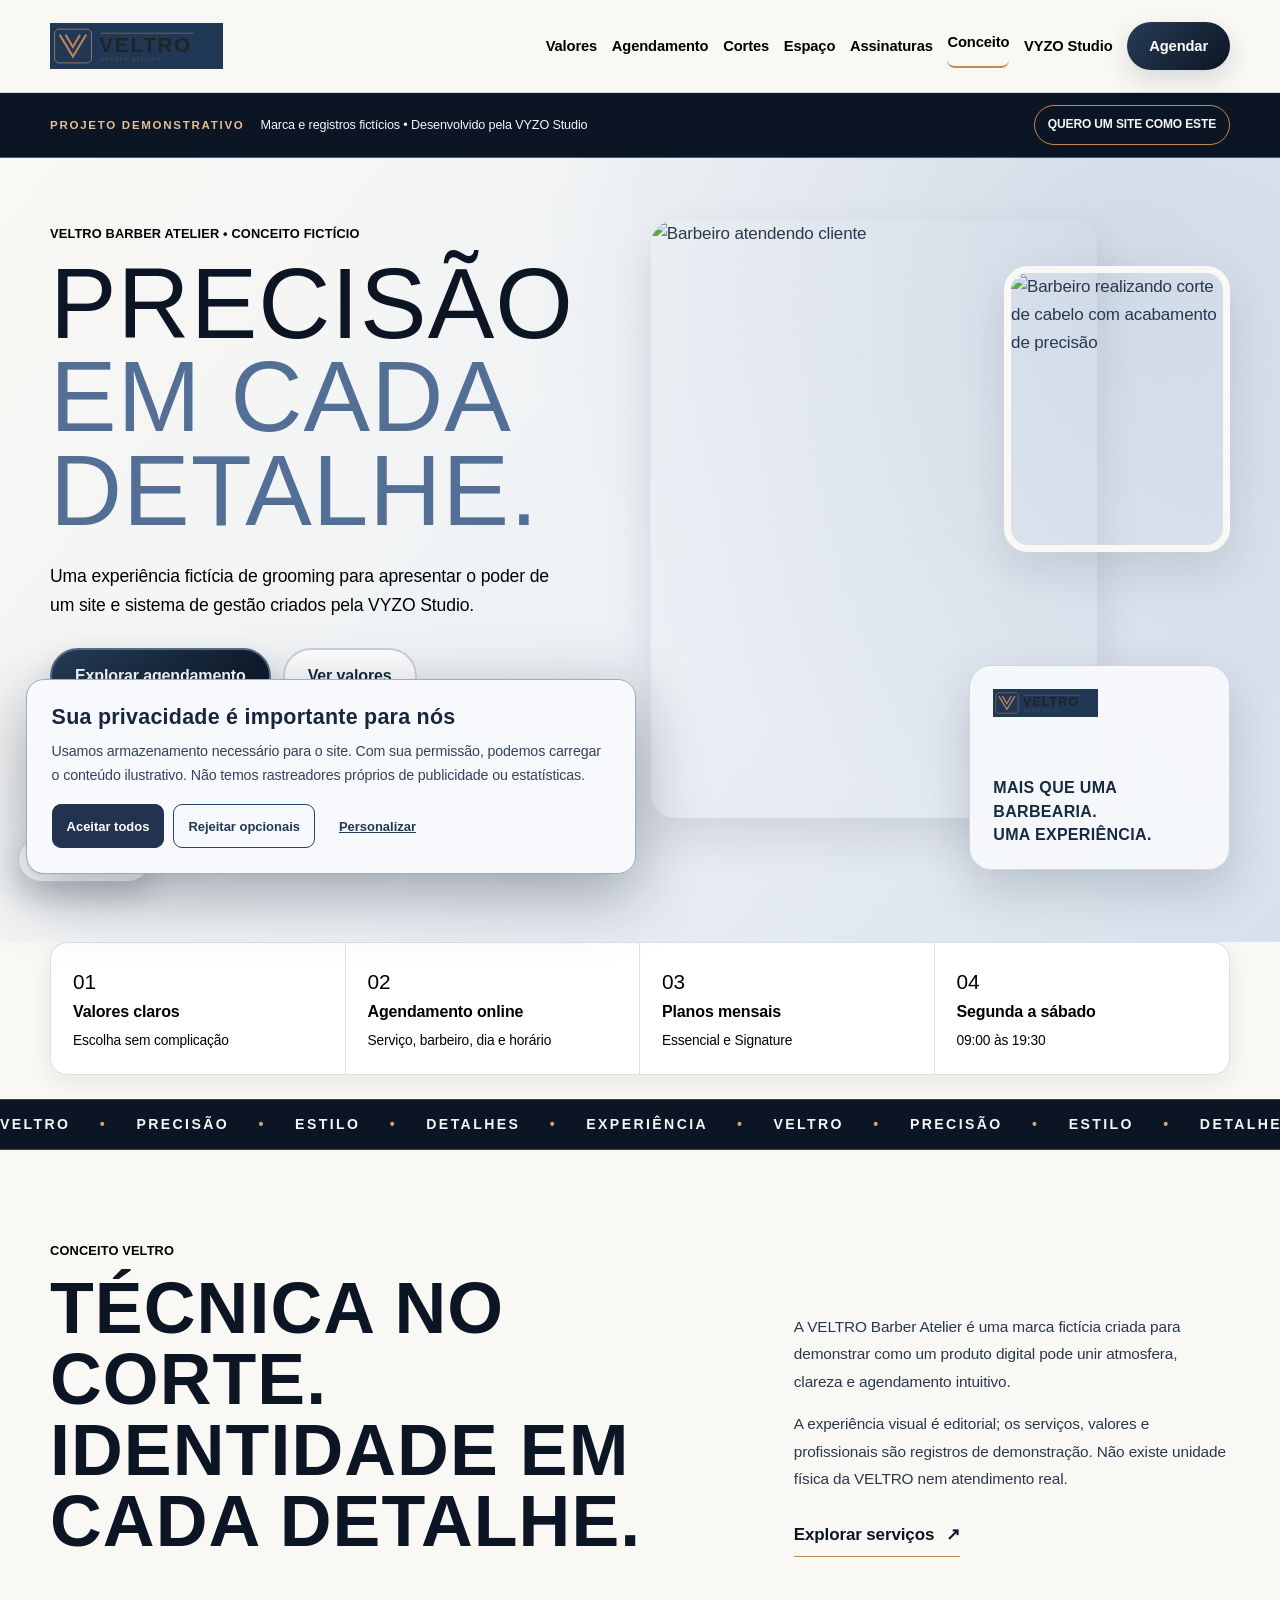
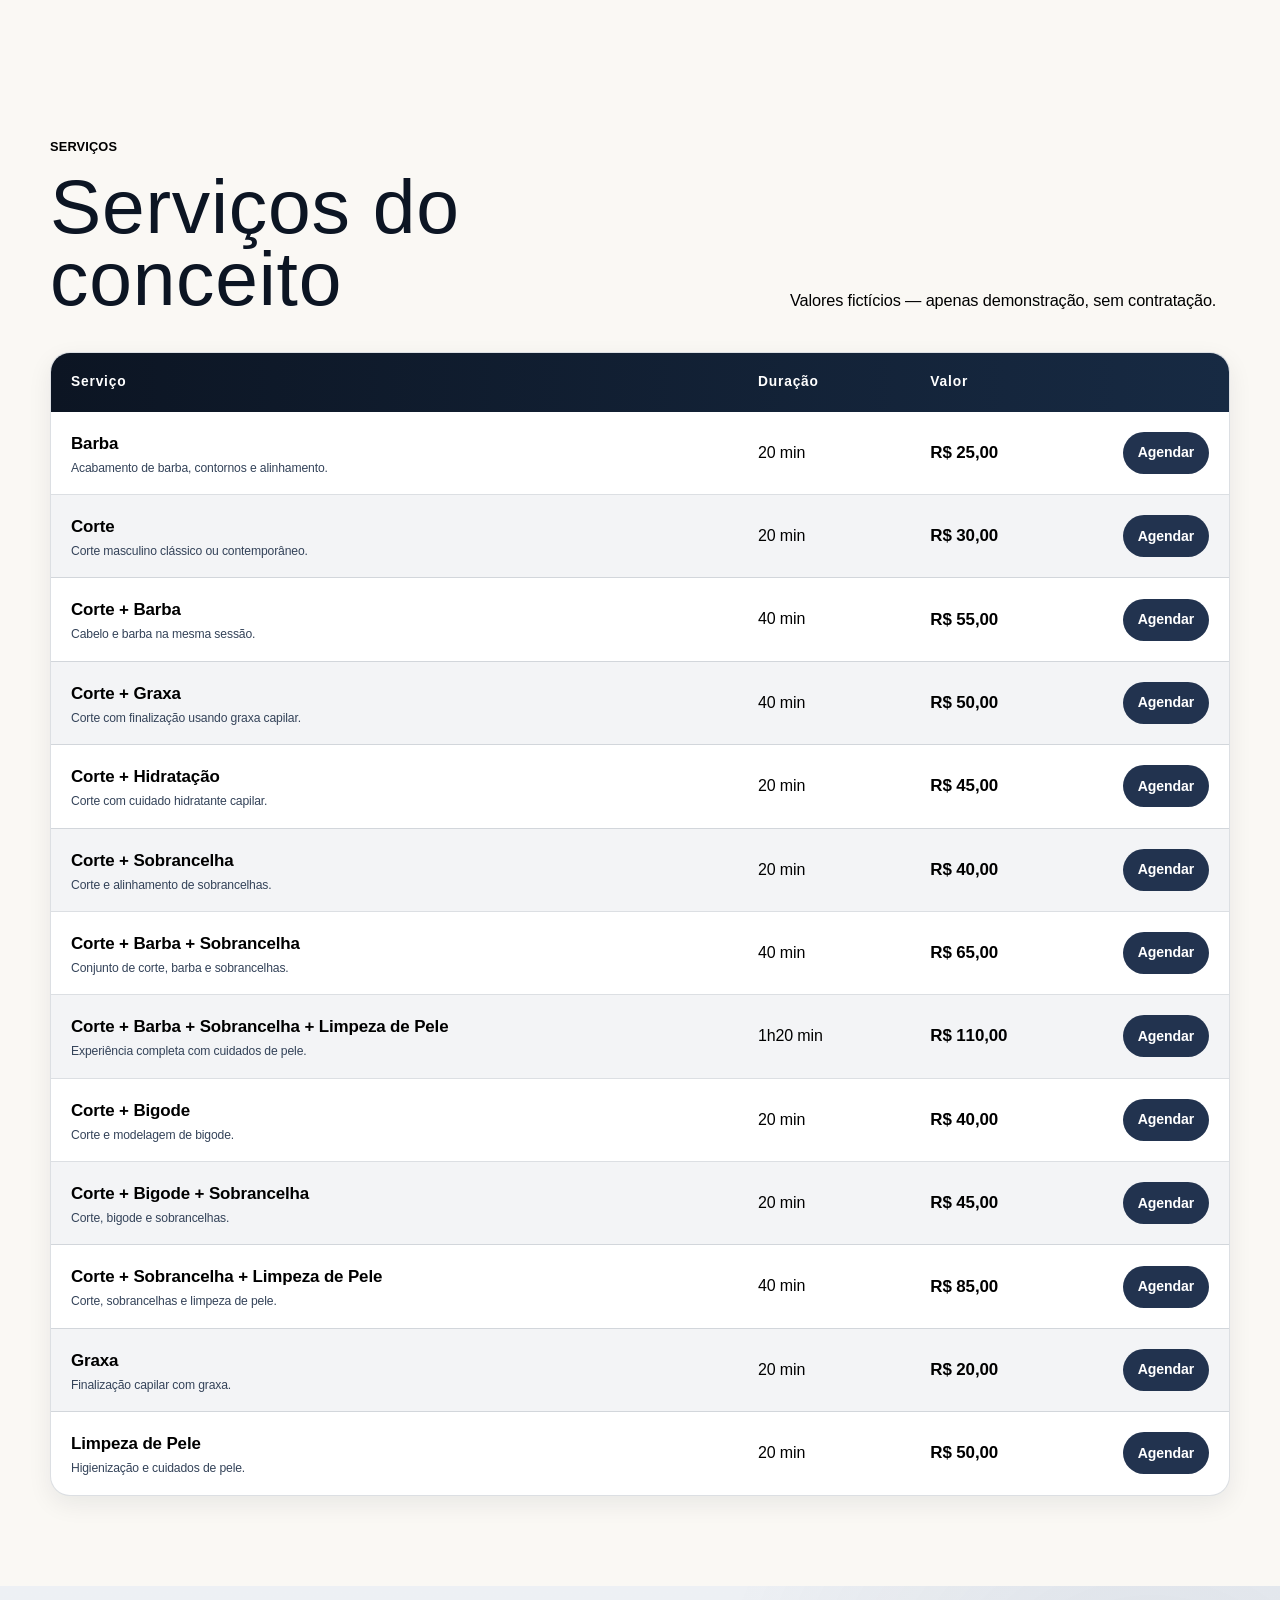
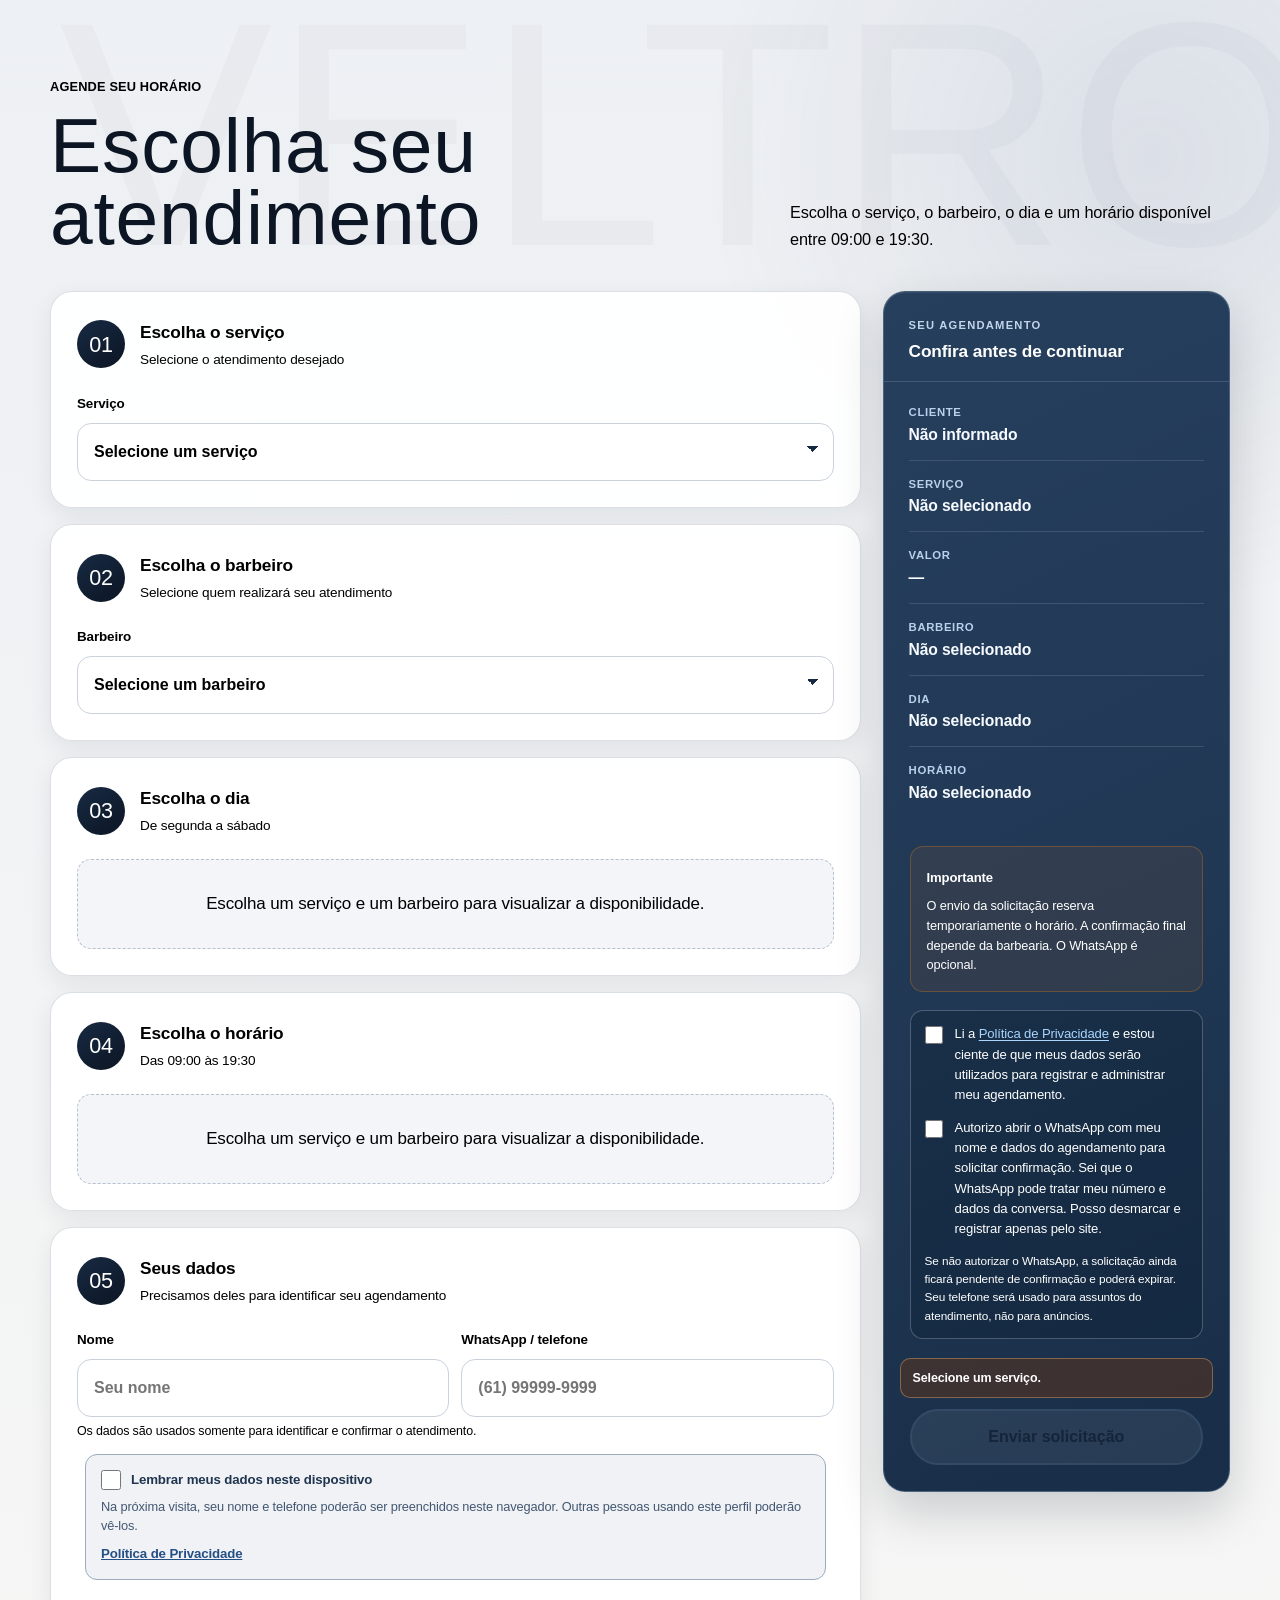
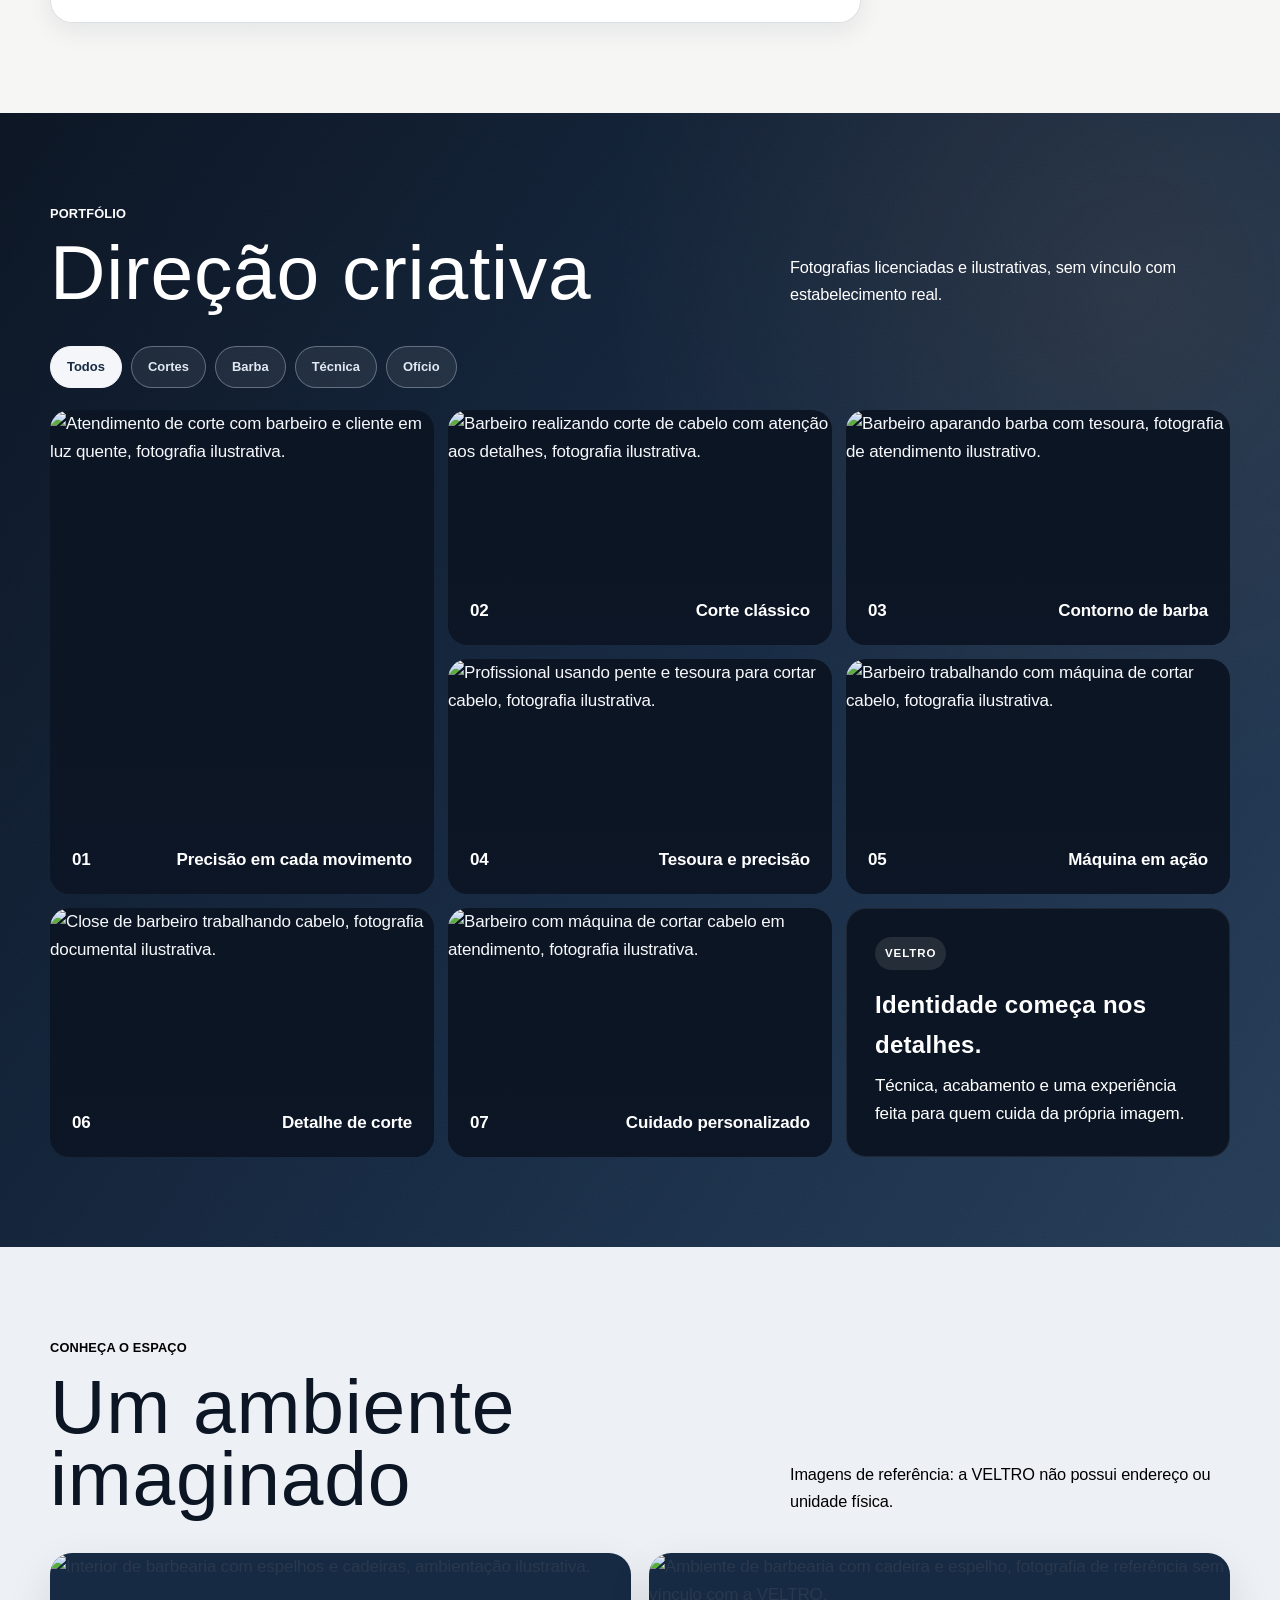
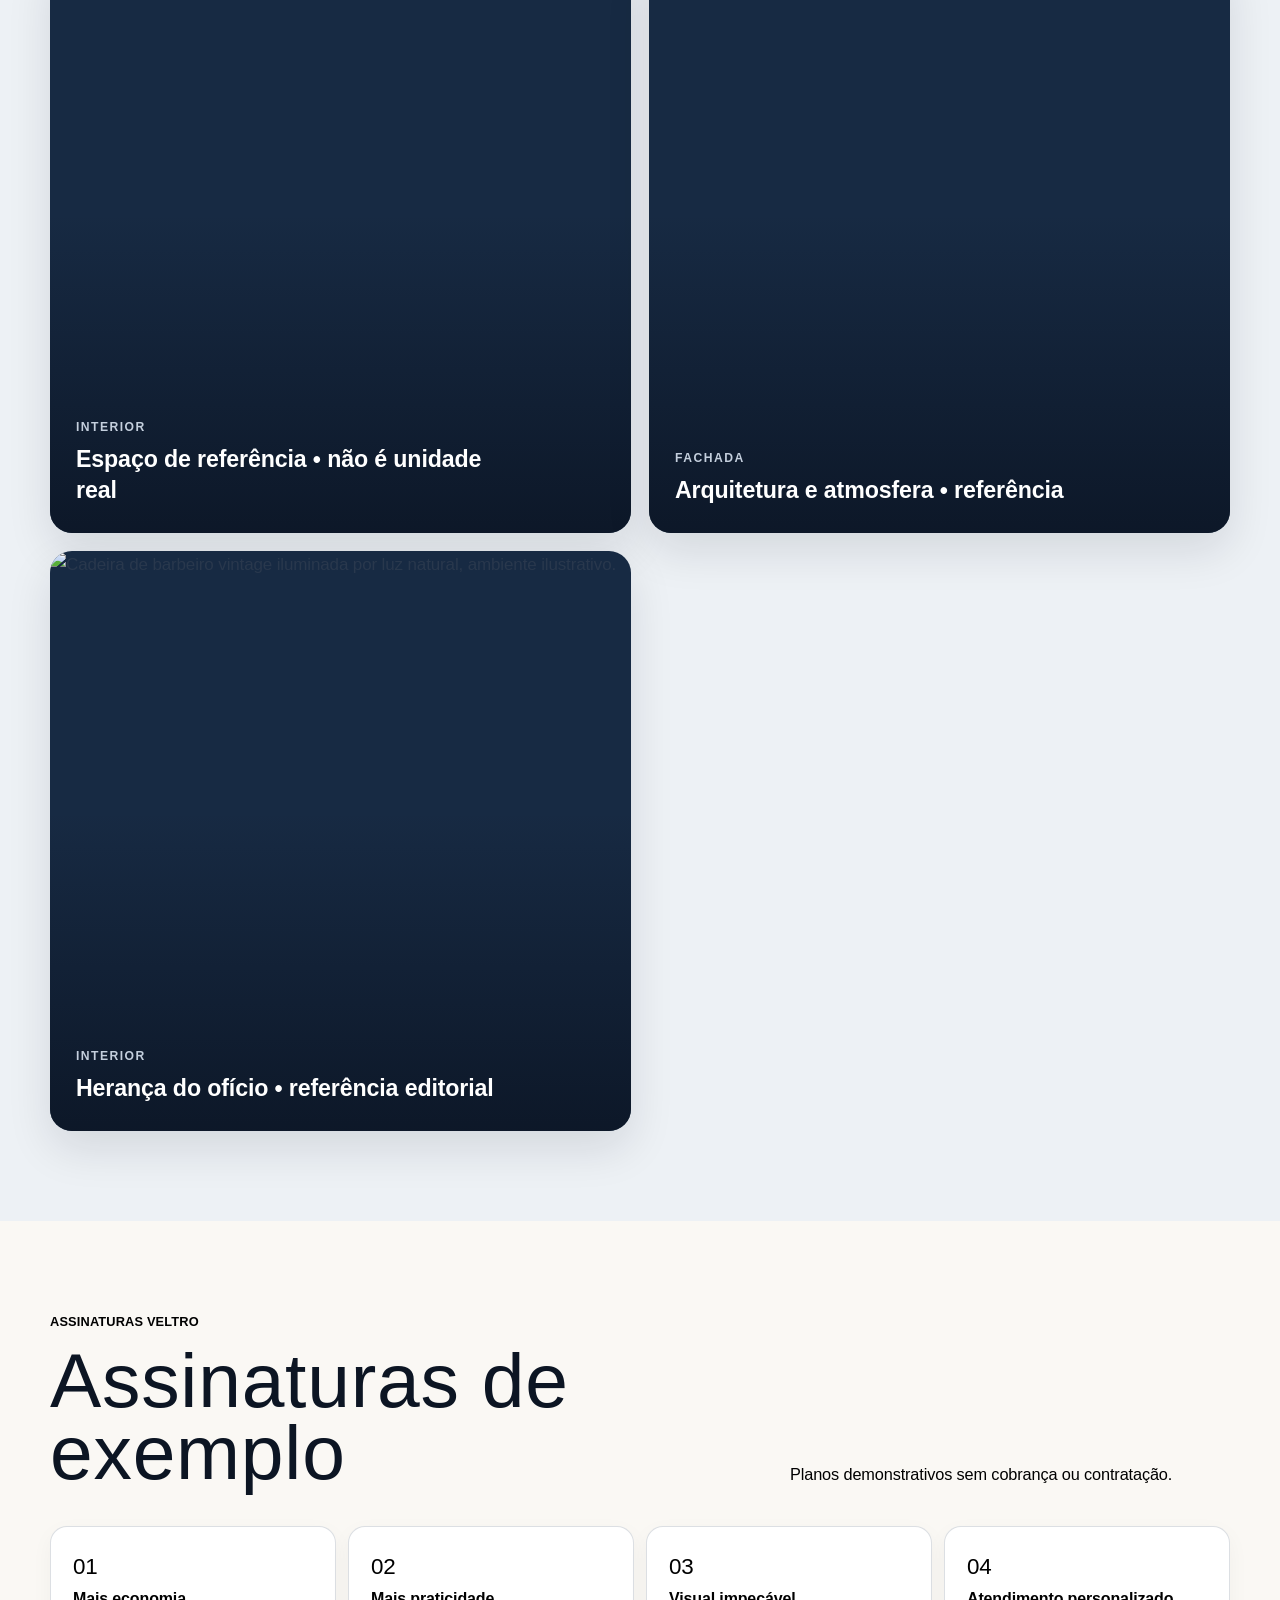
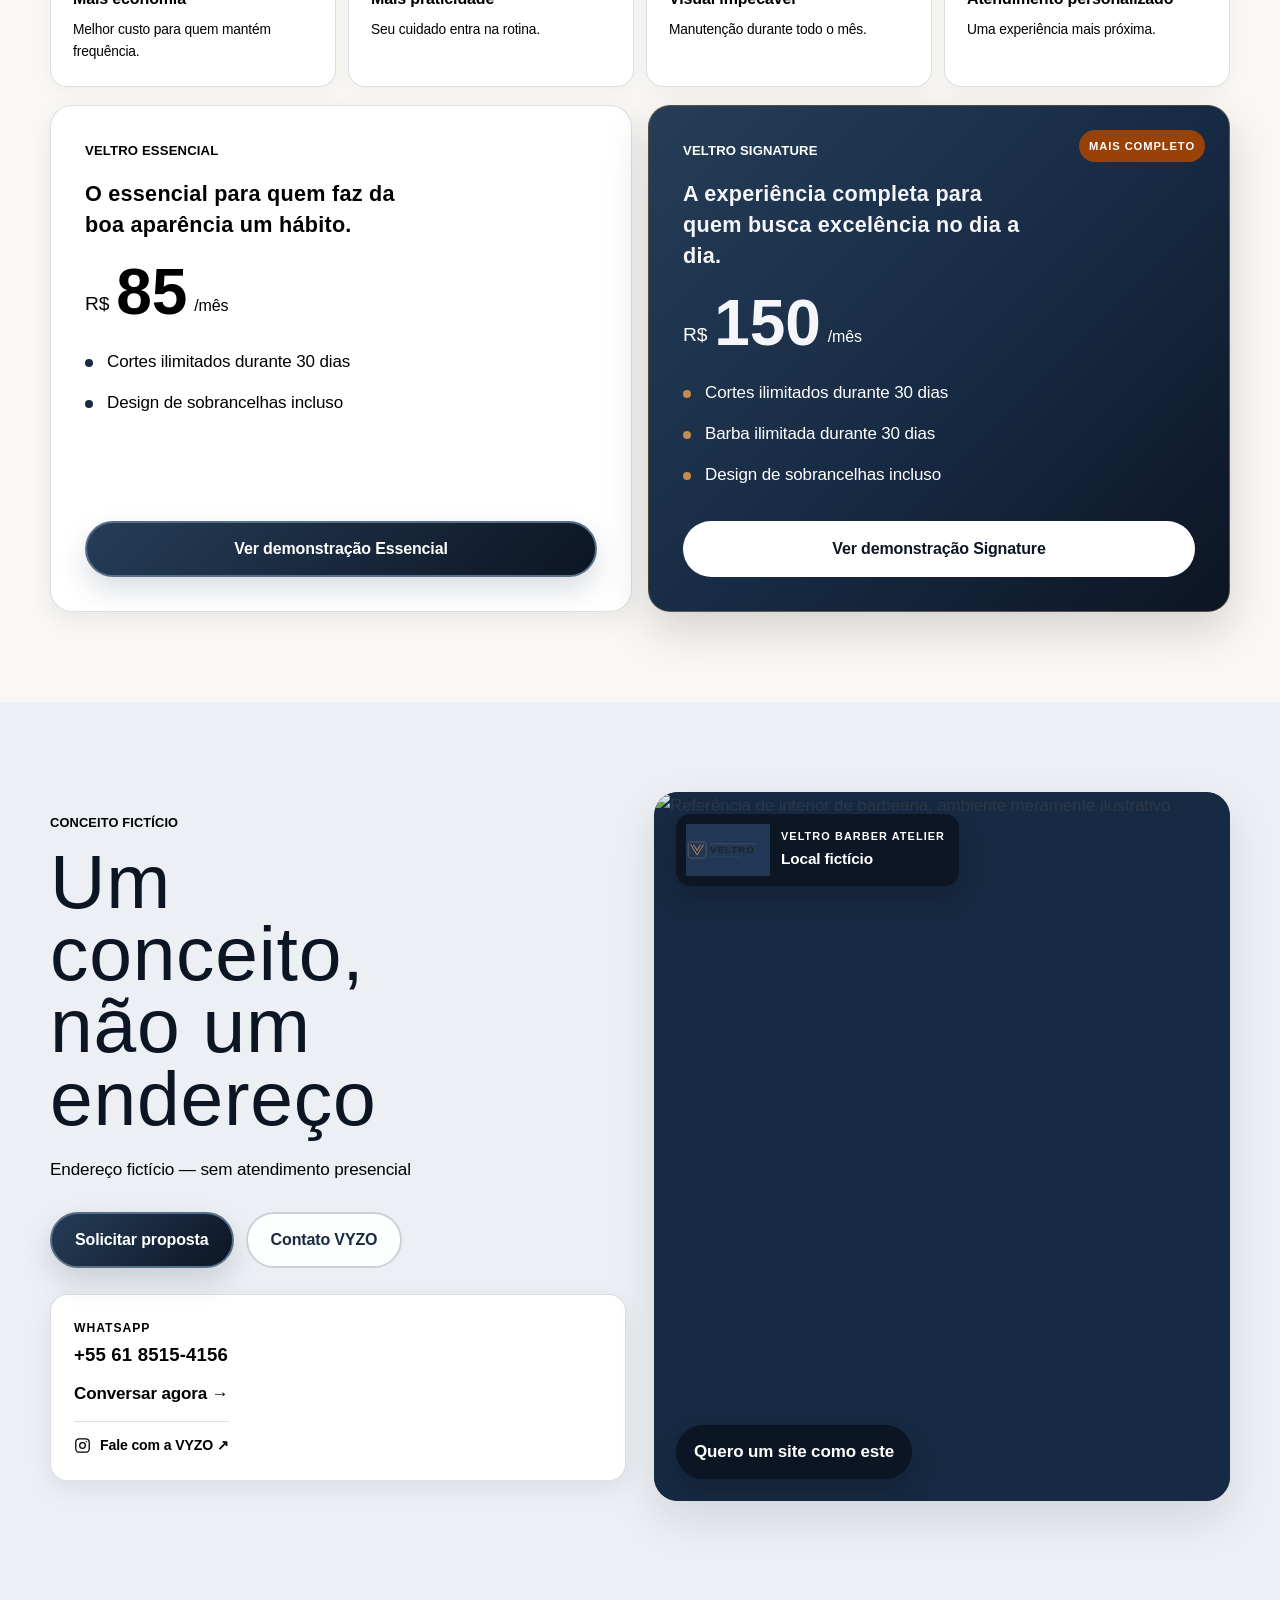
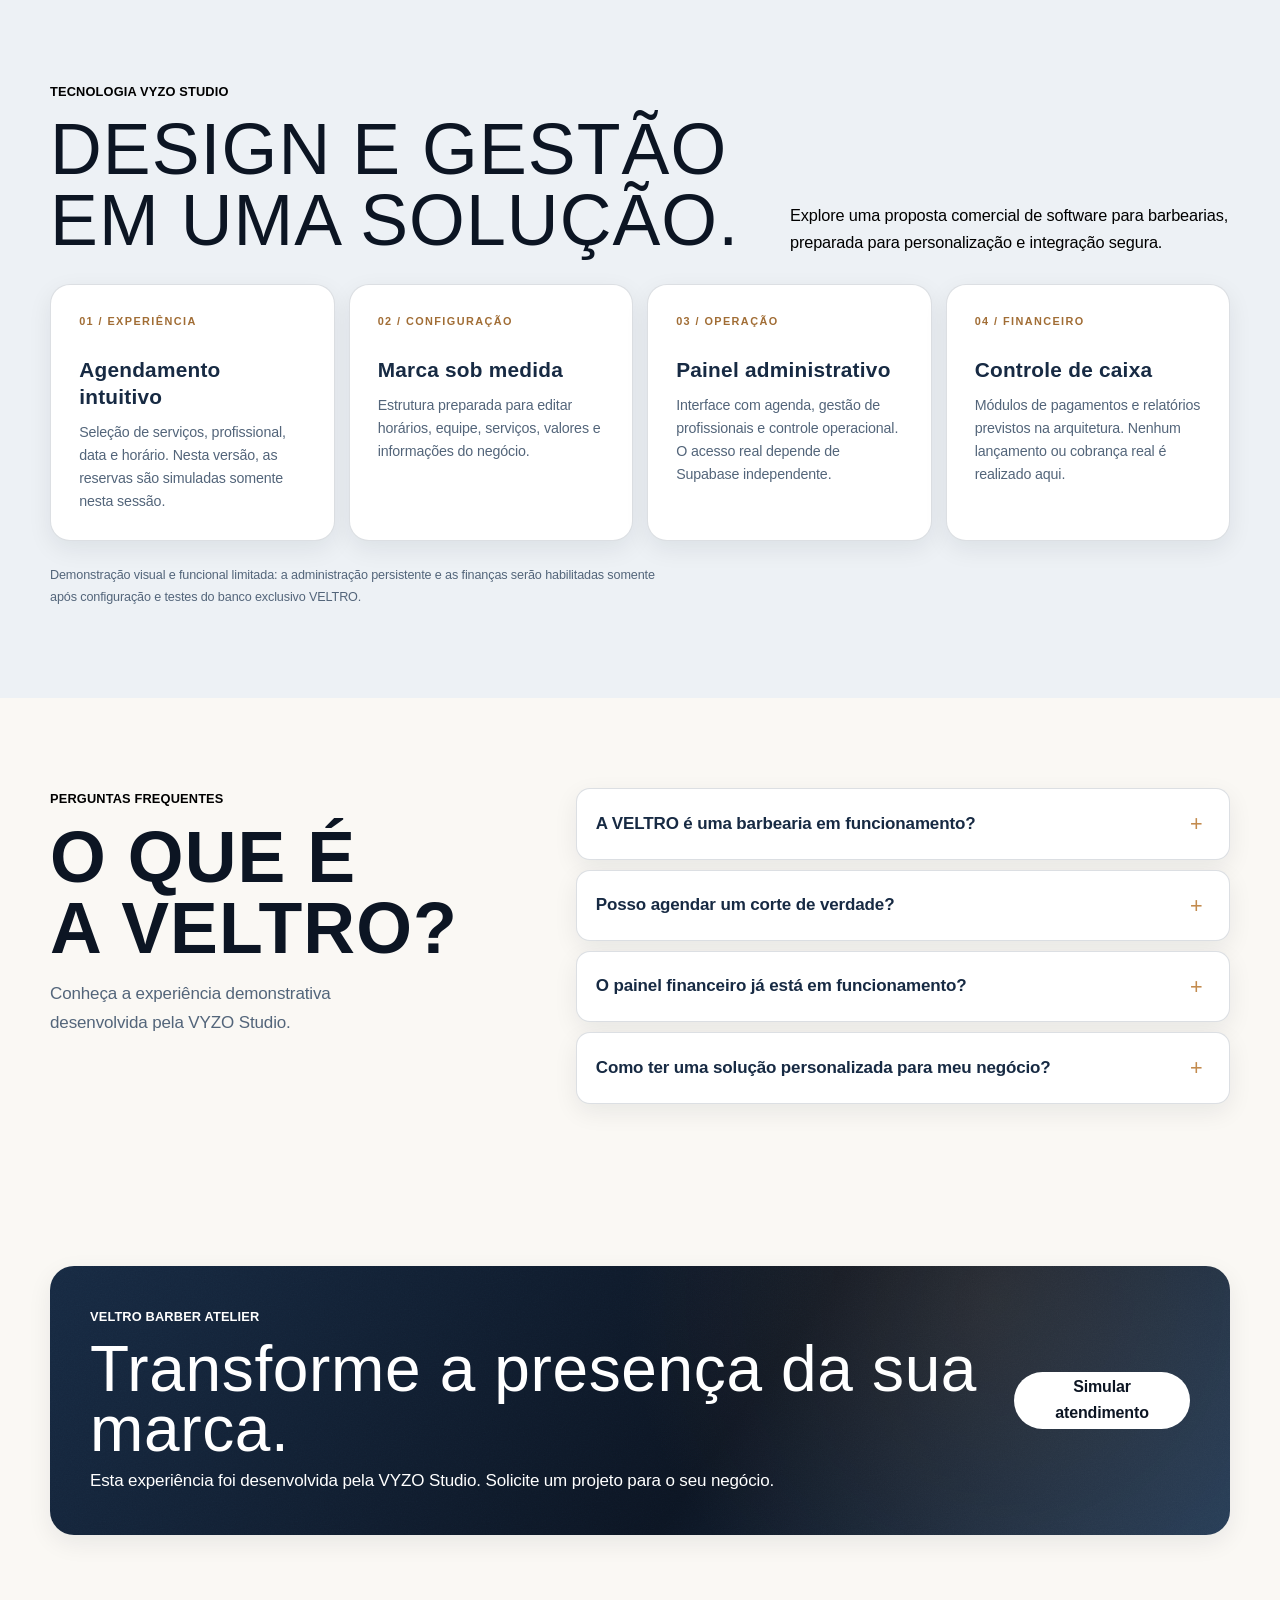
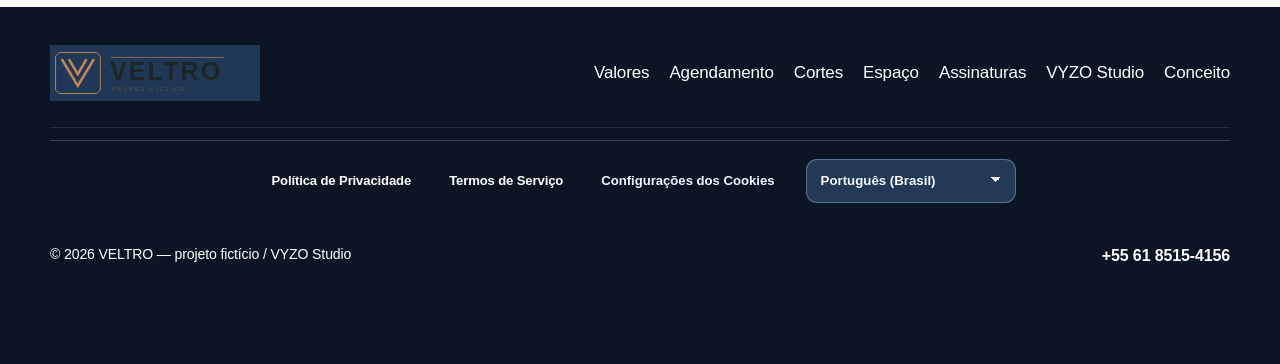
==== commit 04637c7f: "perf(photos): responsive first-fold imagery and accurate descriptive alt text" ====
--- a/index.html
+++ b/index.html
@@ -270,6 +270,7 @@
 
             <img
               src="https://images.unsplash.com/photo-1747832910187-f27508ac4c60?auto=format&fit=crop&w=1000&q=75"
+              srcset="https://images.unsplash.com/photo-1747832910187-f27508ac4c60?auto=format&amp;fit=crop&amp;w=480&amp;q=75 480w, https://images.unsplash.com/photo-1747832910187-f27508ac4c60?auto=format&amp;fit=crop&amp;w=800&amp;q=75 800w, https://images.unsplash.com/photo-1747832910187-f27508ac4c60?auto=format&amp;fit=crop&amp;w=1100&amp;q=75 1100w"
               sizes="(max-width: 680px) 94vw, (max-width: 1180px) 48vw, 760px"
               width="519" height="816"
               alt="Barbeiro atendendo cliente"
@@ -283,9 +284,10 @@
 
             <img
               src="https://images.unsplash.com/photo-1514336937476-a5b961020a5c?auto=format&fit=crop&w=1000&q=75"
+              srcset="https://images.unsplash.com/photo-1514336937476-a5b961020a5c?auto=format&amp;fit=crop&amp;w=480&amp;q=75 480w, https://images.unsplash.com/photo-1514336937476-a5b961020a5c?auto=format&amp;fit=crop&amp;w=800&amp;q=75 800w, https://images.unsplash.com/photo-1514336937476-a5b961020a5c?auto=format&amp;fit=crop&amp;w=1100&amp;q=75 1100w"
               sizes="(max-width: 680px) 94vw, (max-width: 1180px) 48vw, 760px"
               width="691" height="829"
-              alt="Exemplo de barba alinhada"
+              alt="Barbeiro realizando corte de cabelo com acabamento de precisão"
               decoding="async"
             >
 
@@ -1183,6 +1185,7 @@
 
             <img
               src="https://images.unsplash.com/photo-1747832910187-f27508ac4c60?auto=format&fit=crop&w=1000&q=75"
+              srcset="https://images.unsplash.com/photo-1747832910187-f27508ac4c60?auto=format&amp;fit=crop&amp;w=480&amp;q=75 480w, https://images.unsplash.com/photo-1747832910187-f27508ac4c60?auto=format&amp;fit=crop&amp;w=800&amp;q=75 800w, https://images.unsplash.com/photo-1747832910187-f27508ac4c60?auto=format&amp;fit=crop&amp;w=1100&amp;q=75 1100w"
               sizes="(max-width: 680px) 94vw, (max-width: 1180px) 48vw, 760px"
               width="519" height="816"
               alt="Exemplo de corte masculino"
@@ -1208,6 +1211,7 @@
 
             <img
               src="https://images.unsplash.com/photo-1514336937476-a5b961020a5c?auto=format&fit=crop&w=1000&q=75"
+              srcset="https://images.unsplash.com/photo-1514336937476-a5b961020a5c?auto=format&amp;fit=crop&amp;w=480&amp;q=75 480w, https://images.unsplash.com/photo-1514336937476-a5b961020a5c?auto=format&amp;fit=crop&amp;w=800&amp;q=75 800w, https://images.unsplash.com/photo-1514336937476-a5b961020a5c?auto=format&amp;fit=crop&amp;w=1100&amp;q=75 1100w"
               sizes="(max-width: 680px) 94vw, (max-width: 1180px) 48vw, 760px"
               width="691" height="829"
               alt="Exemplo de barba masculina"
@@ -1814,6 +1818,7 @@
   <script src="script.js?v=13.7"></script>
   <script src="site-data.js?v=1.4"></script>
   <script src="i18n.js?v=1.4"></script>
+  <script src="veltro-v4-i18n.js?v=4.0"></script>
   <script src="privacy.js?v=2.1"></script>
   <script src="customer-memory.js?v=1.0"></script>
   <script src="veltro-experience.js?v=4.0" defer></script>
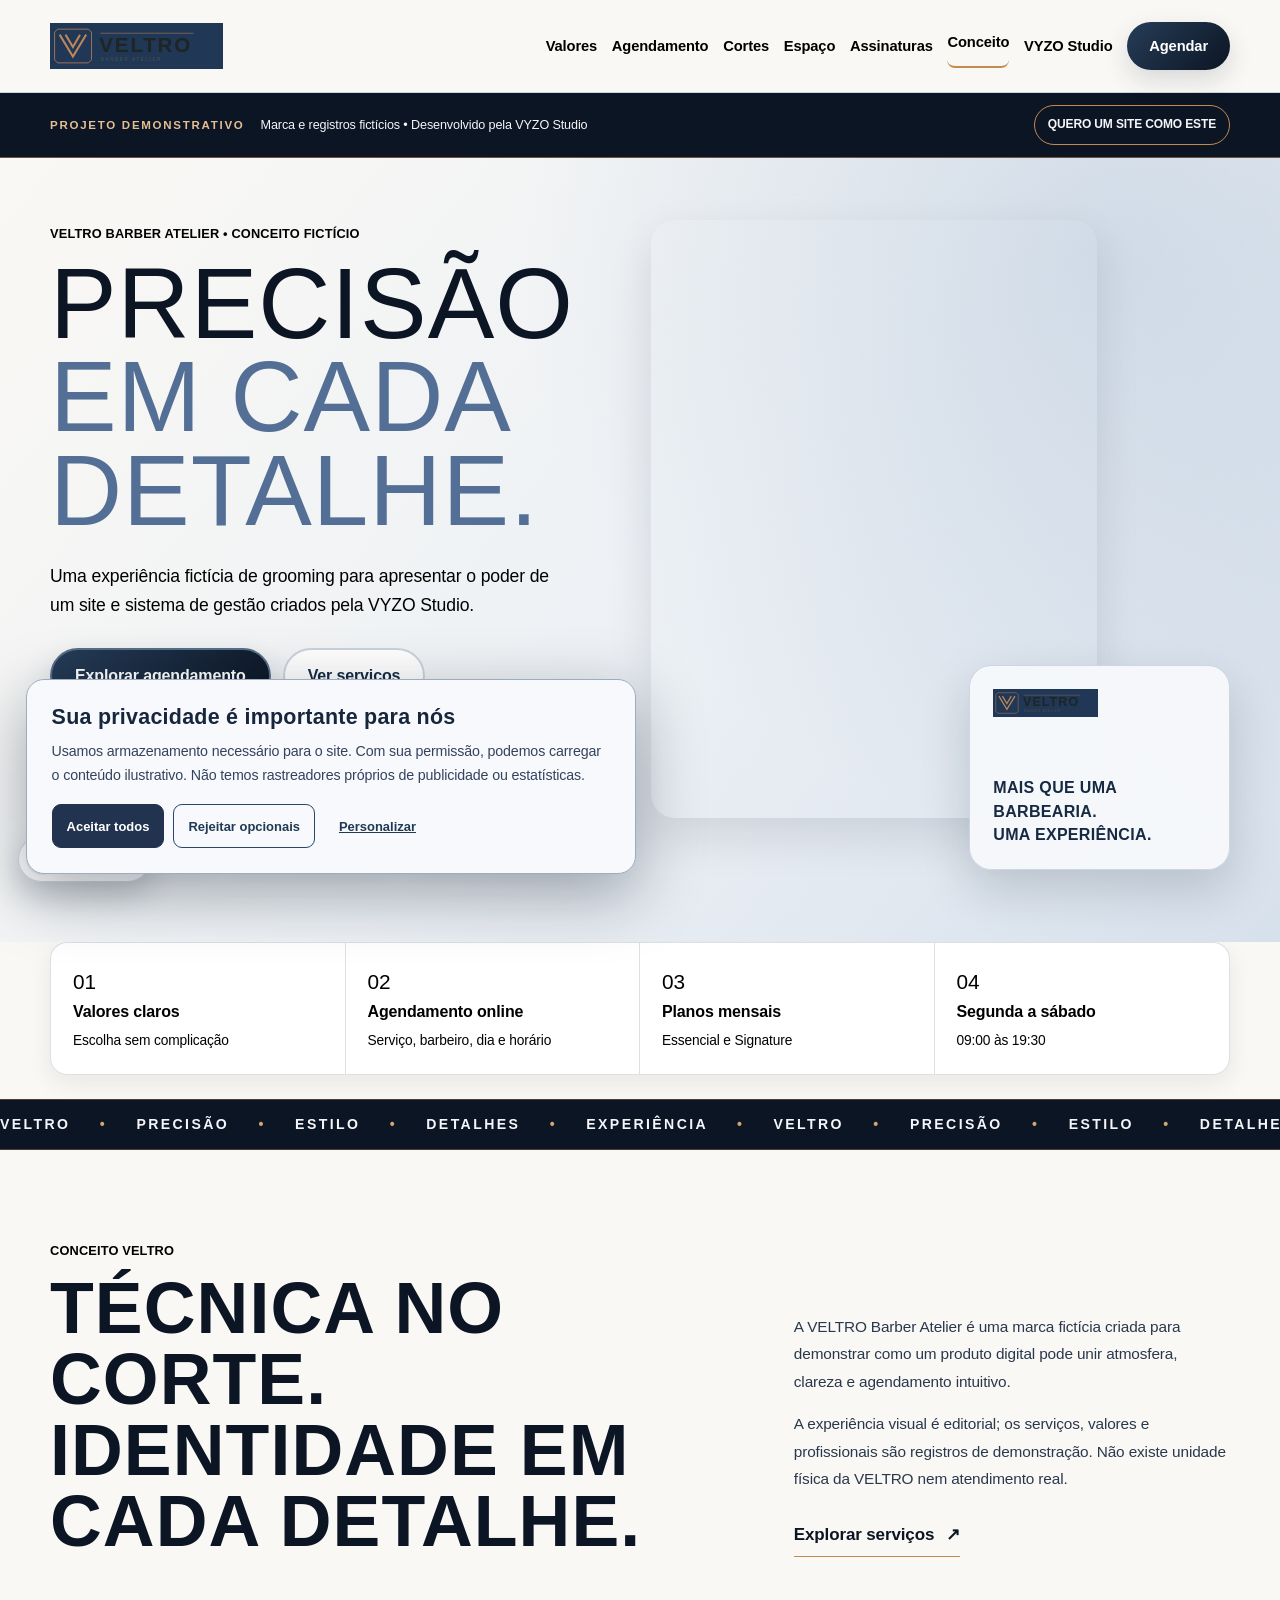
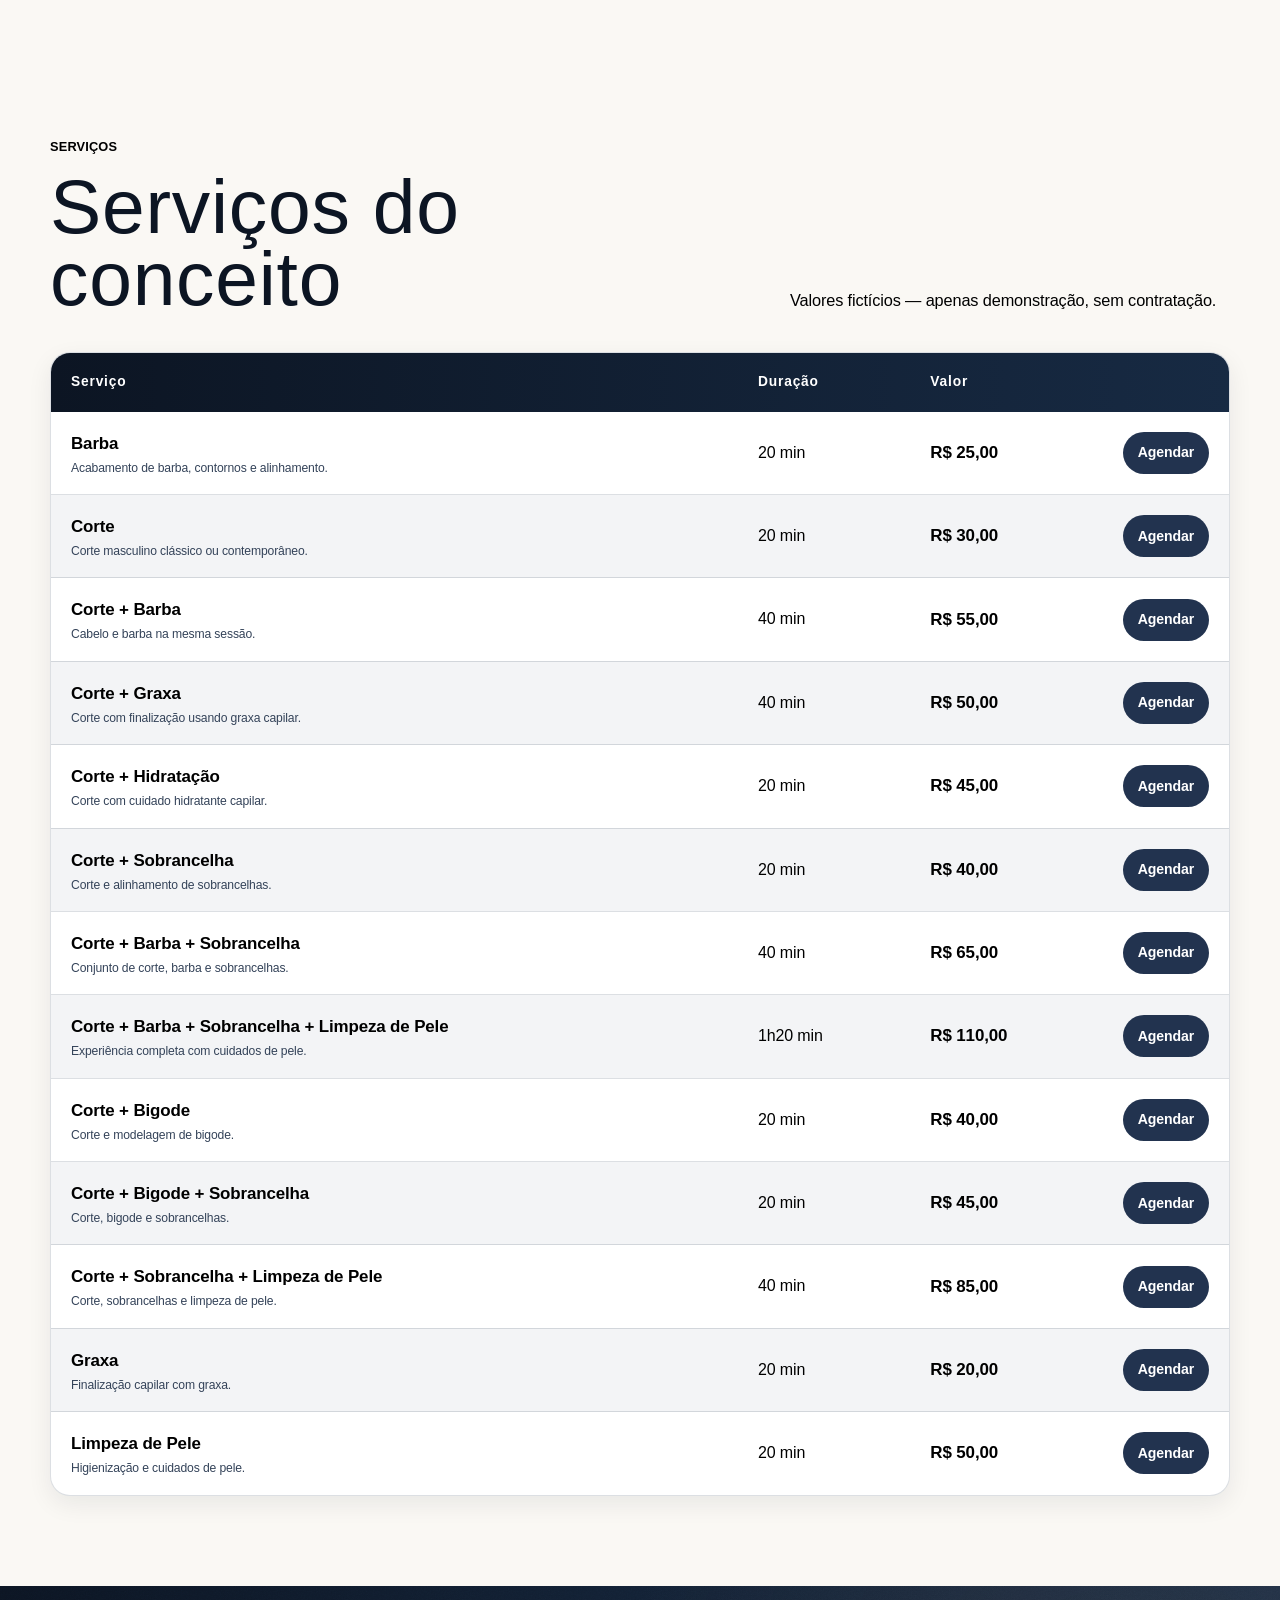
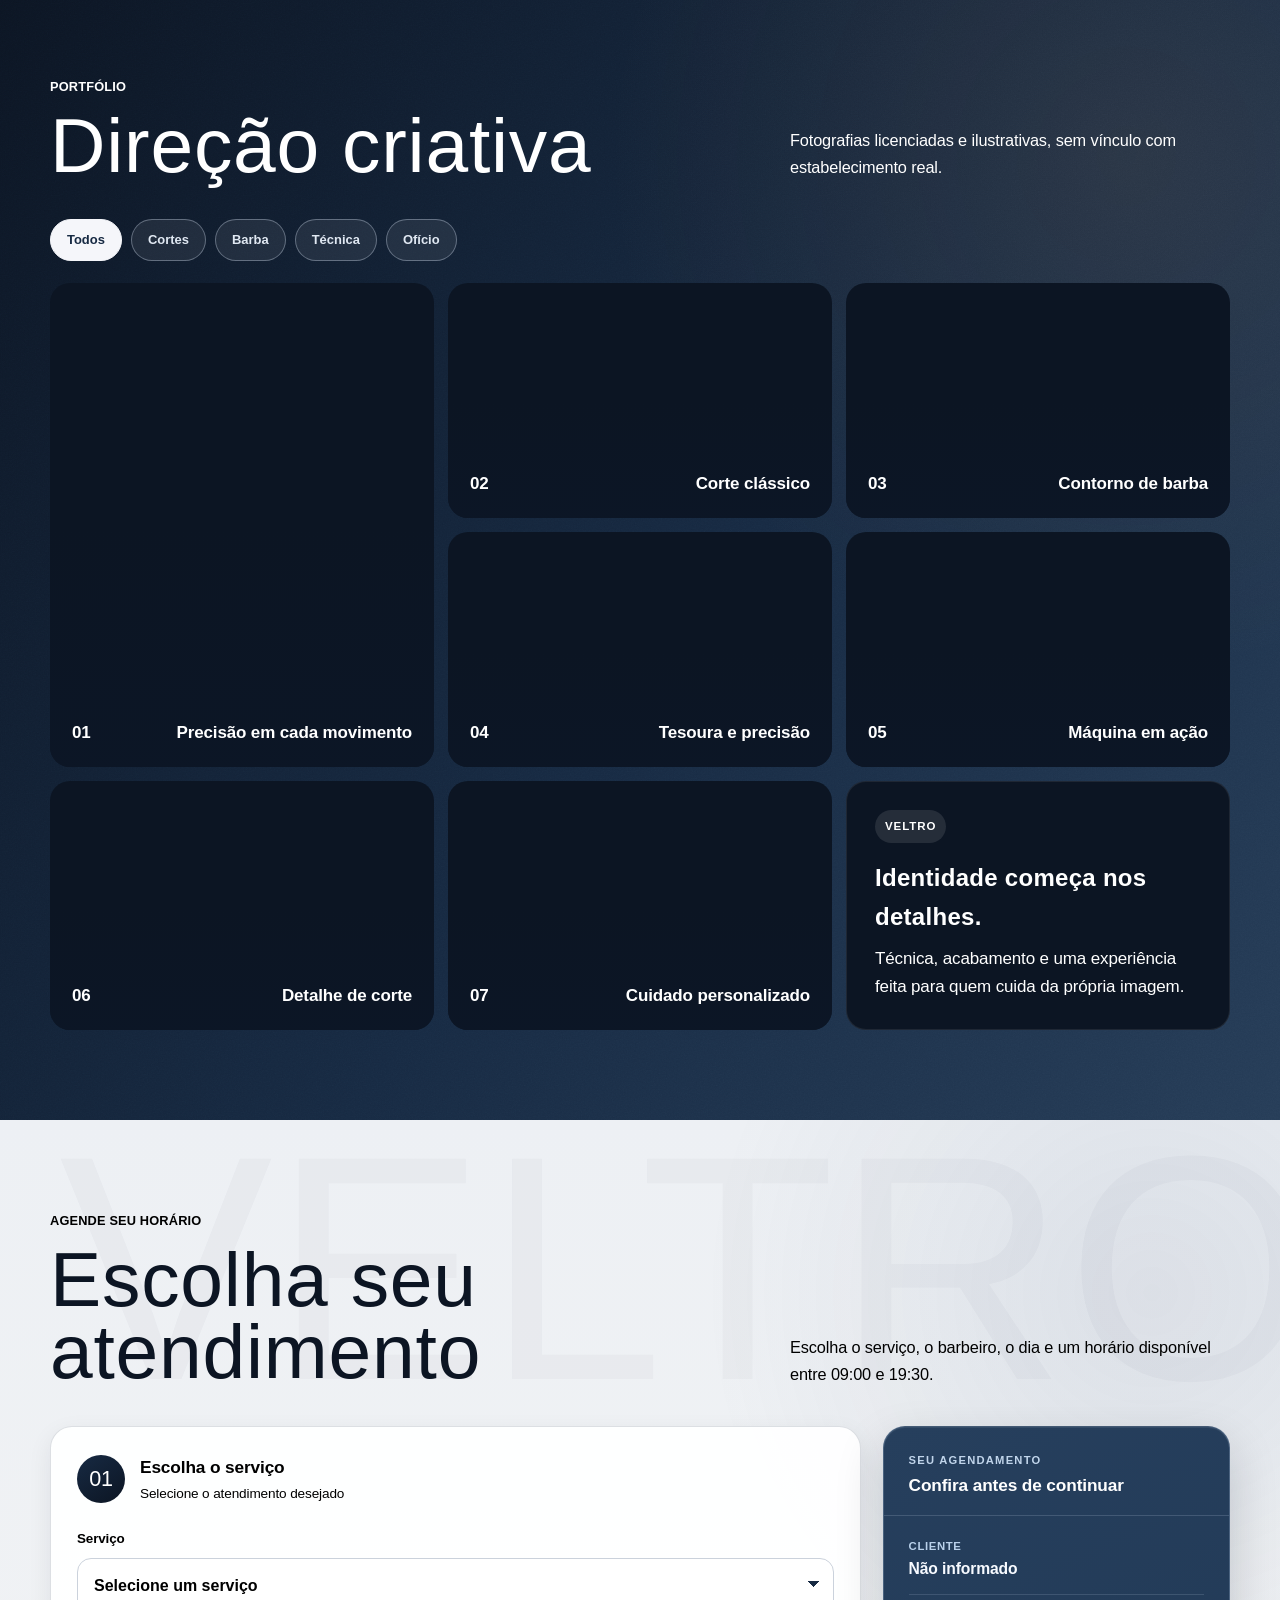
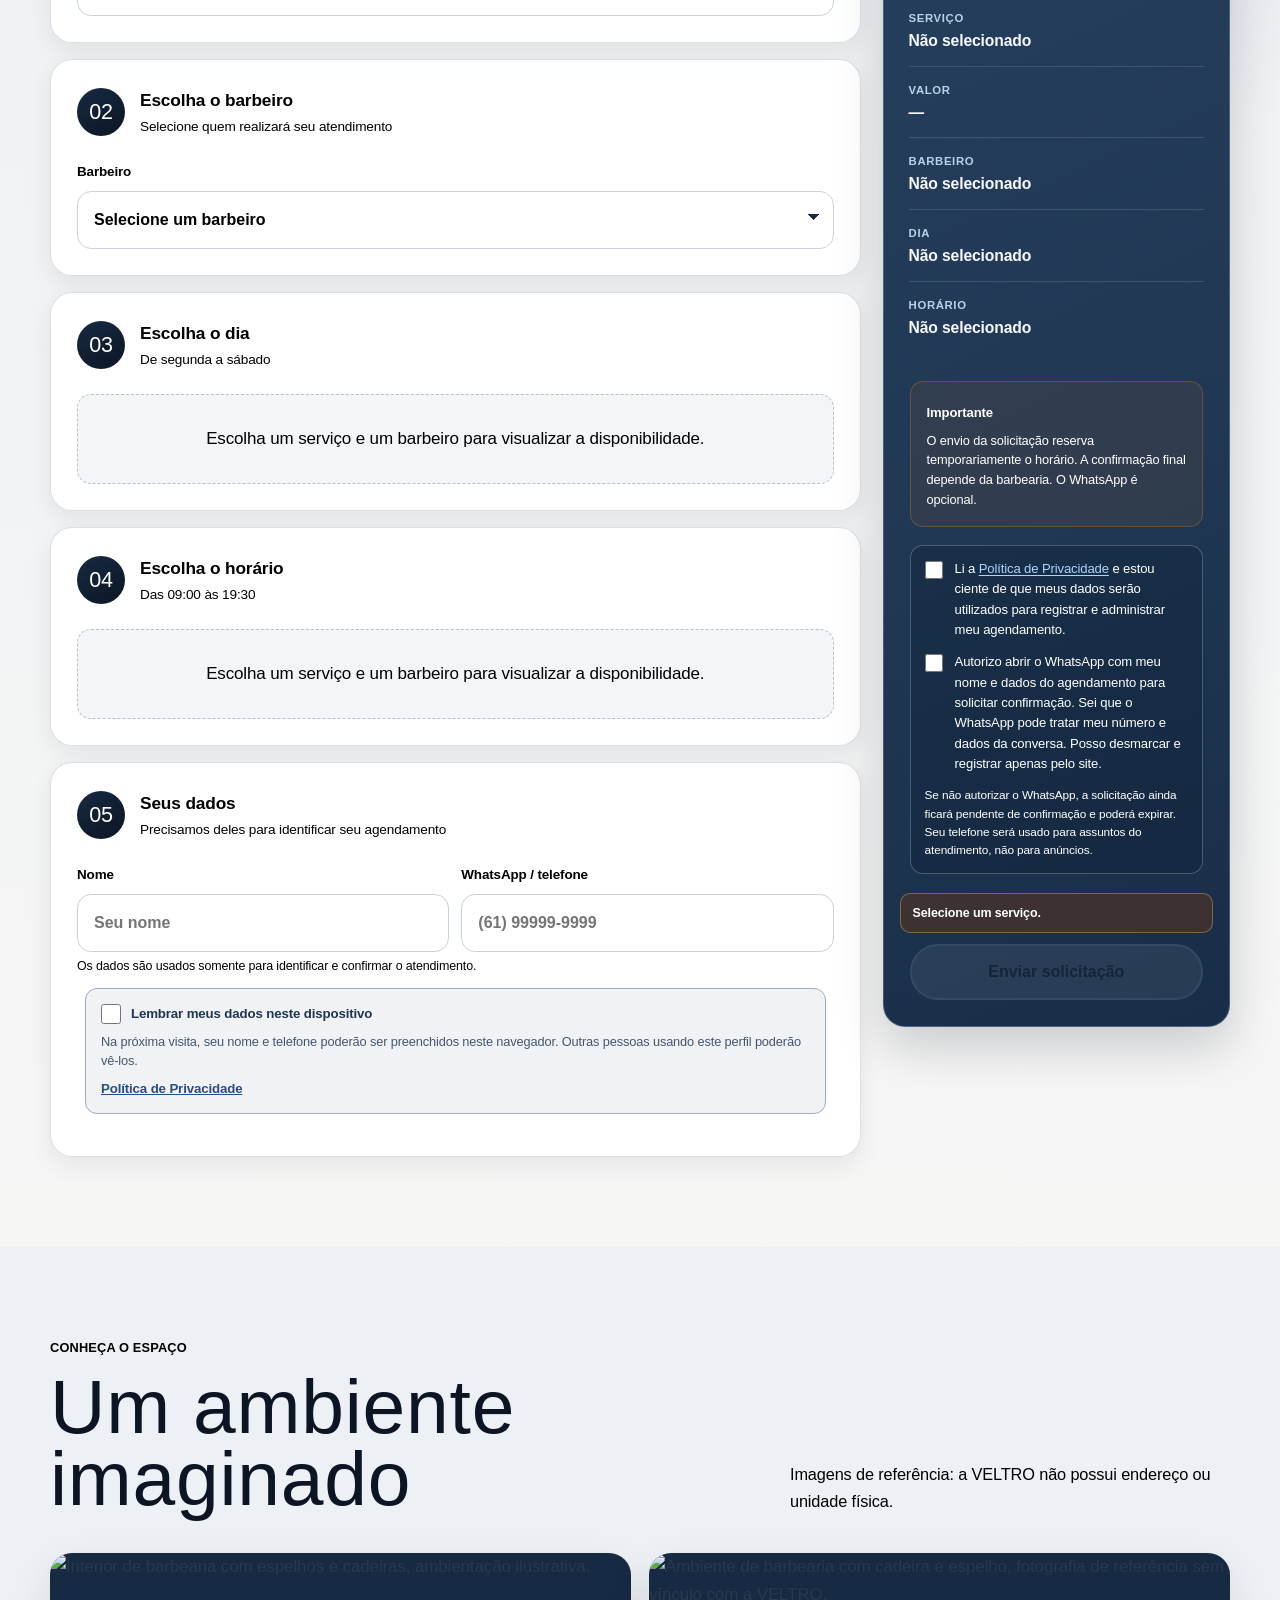
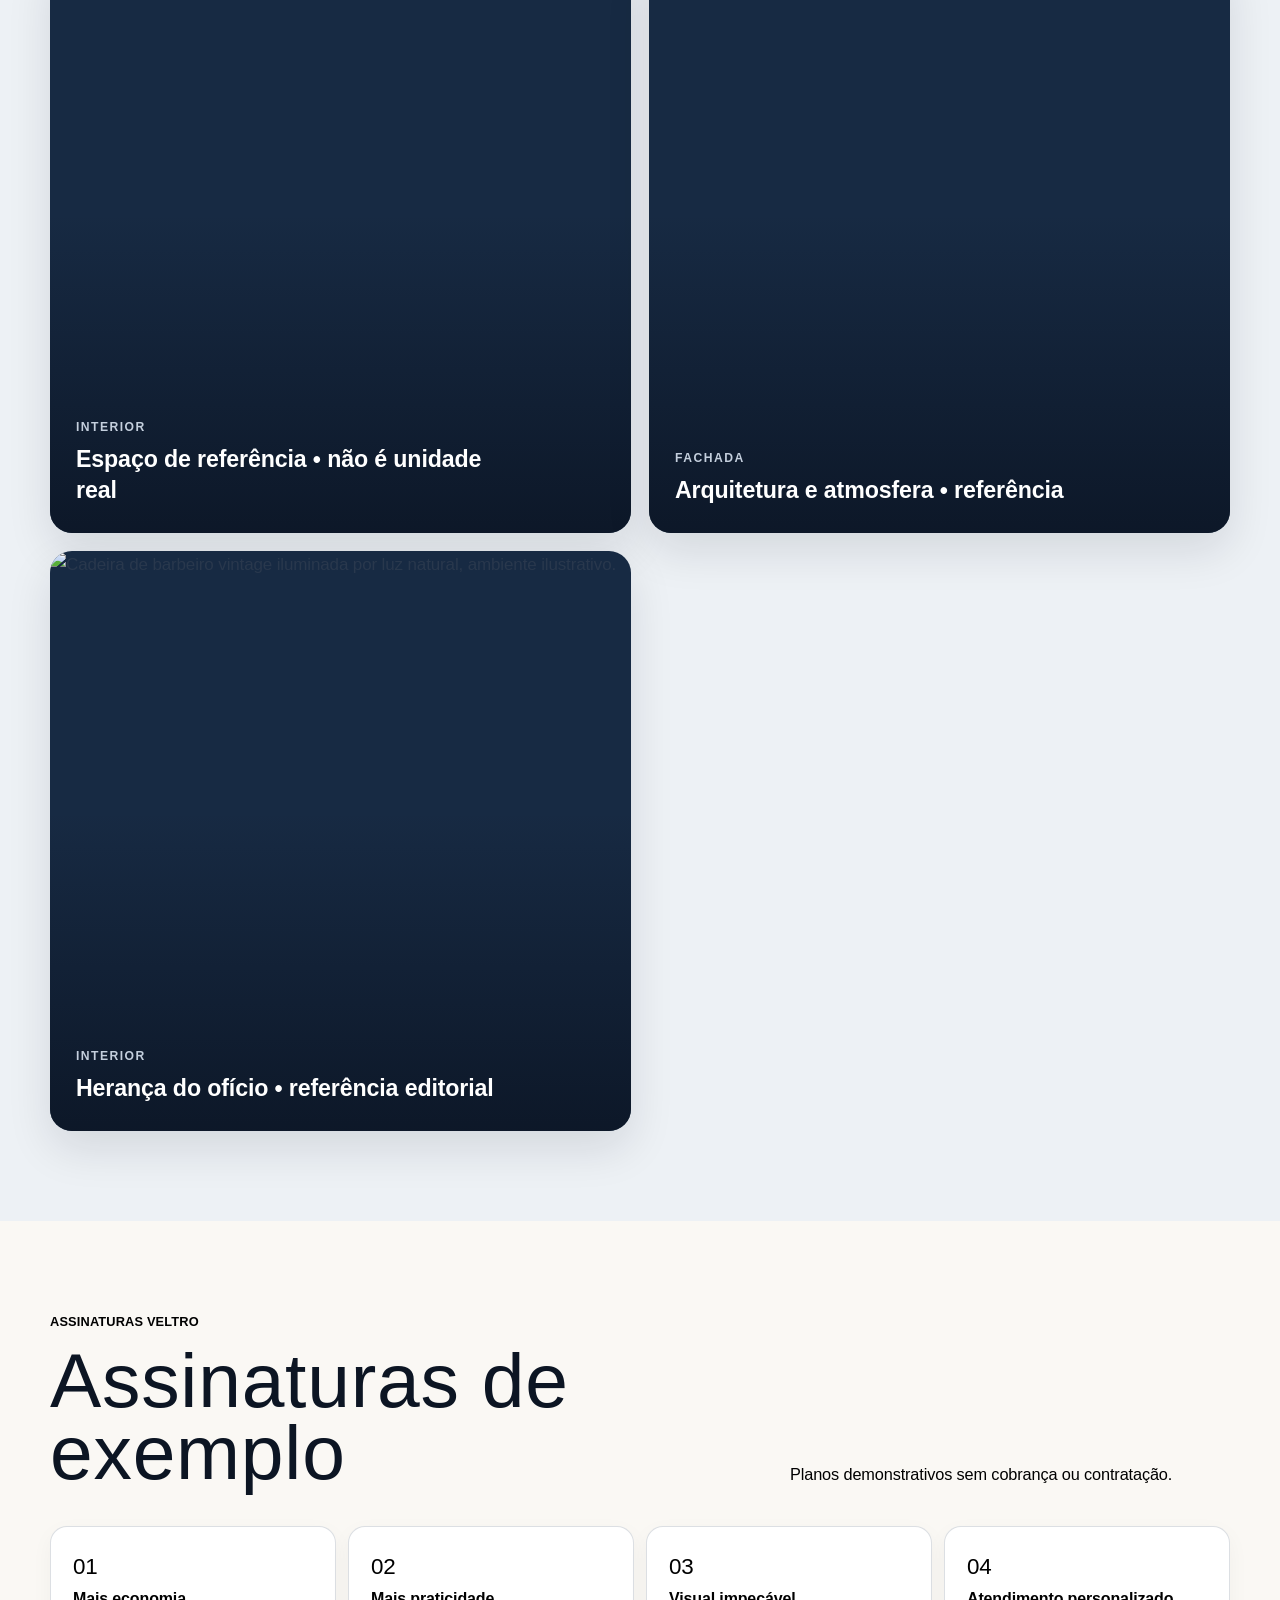
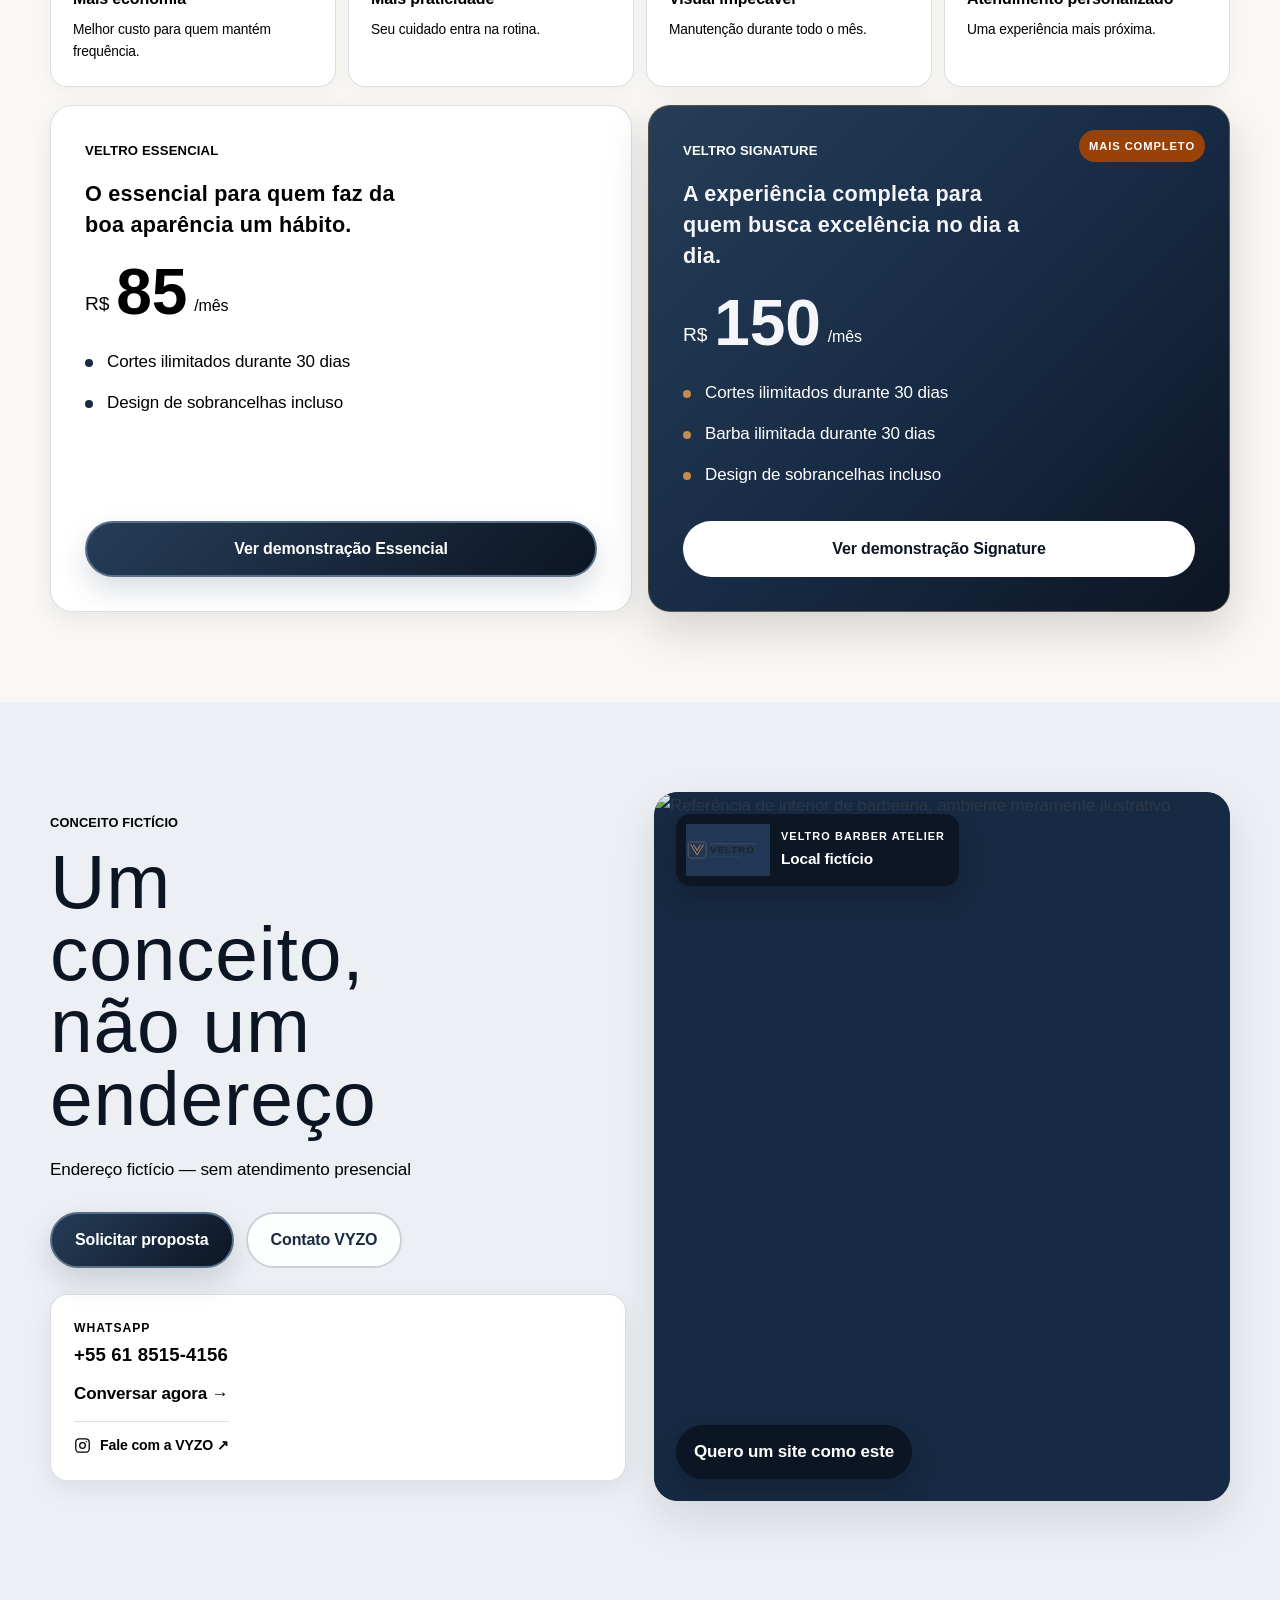
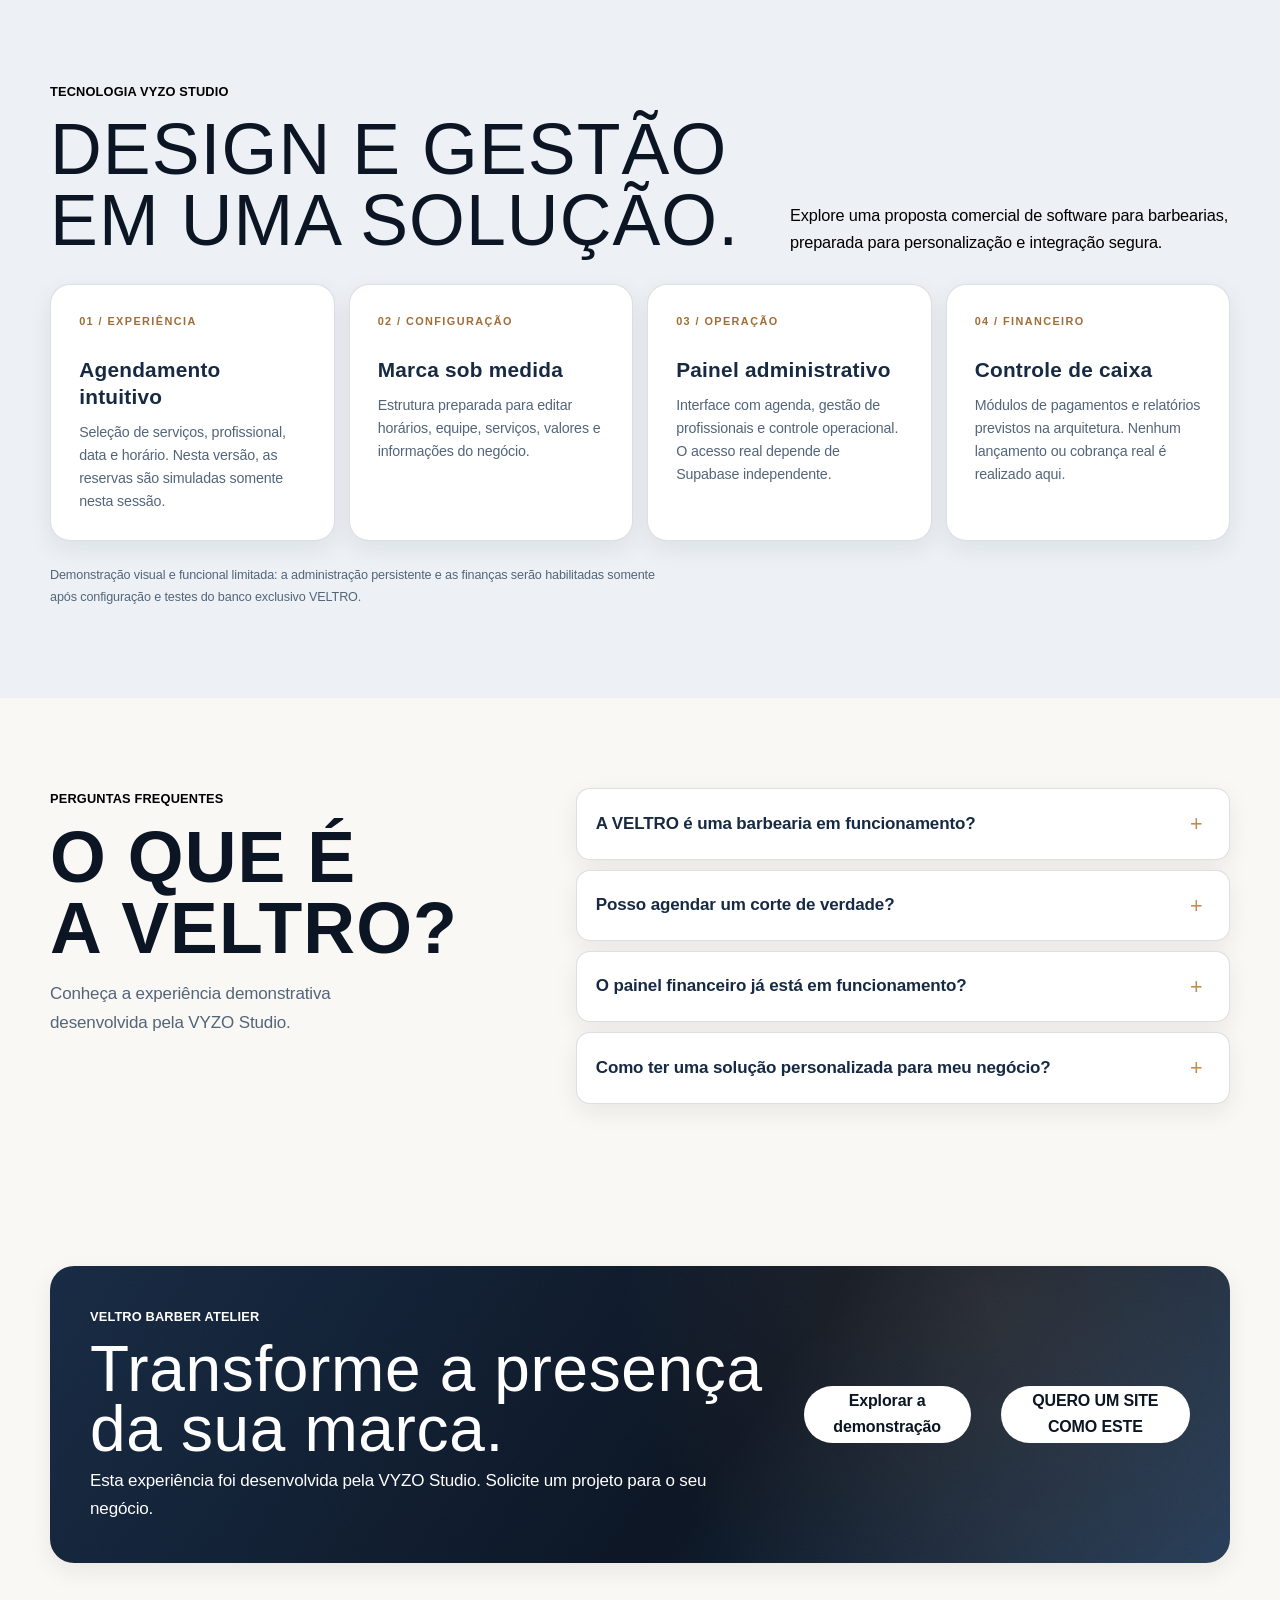
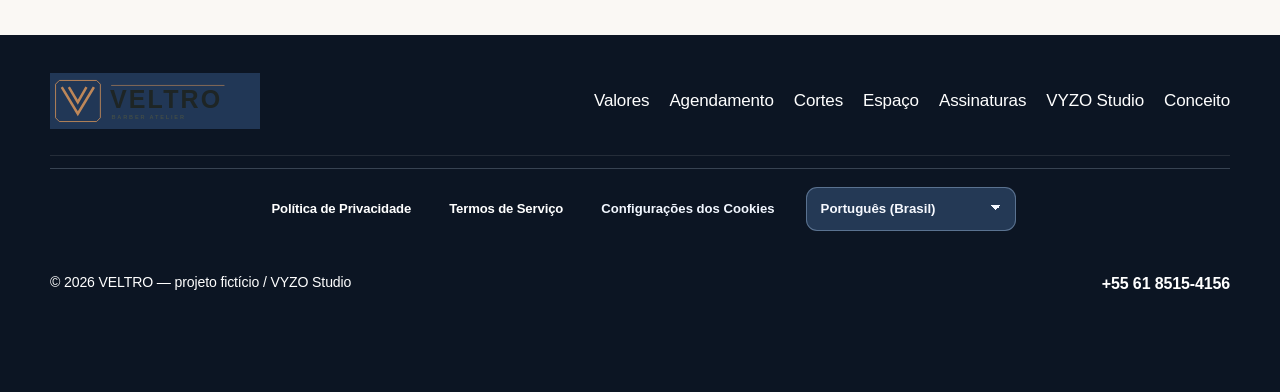
==== commit 952ed5c3: "feat(veltro-v5): single-photo editorial hero, intuitive section journey and conversion-focused CTA" ====
--- a/index.html
+++ b/index.html
@@ -13,7 +13,7 @@
 
   <meta
     name="theme-color"
-    content="#26342e"
+    content="#FAF8F4"
   >
 
   <meta
@@ -28,7 +28,9 @@
   <meta property="og:site_name" content="VELTRO — Demonstração VYZO">
   <meta property="og:title" content="VELTRO Barber Atelier — Projeto demonstrativo">
   <meta property="og:description" content="Marca, profissionais e registros fictícios. Software de agendamento demonstrativo.">
-  <meta property="og:image" content="assets/veltro-logo-dark.svg">
+  <meta property="og:image" content="https://vyzo-studio.github.io/Veltro_portifolio/assets/veltro-logo-dark.svg">
+  <link rel="canonical" href="https://vyzo-studio.github.io/Veltro_portifolio/">
+  <meta property="og:url" content="https://vyzo-studio.github.io/Veltro_portifolio/">
   <meta name="twitter:card" content="summary">
   <script type="application/ld+json">
   {"@context":"https://schema.org","@type":"CreativeWork","name":"VELTRO Barber Atelier (demonstração)","creator":{"@type":"Organization","name":"VYZO Studio"},"description":"Projeto fictício de barbearia, não representa estabelecimento real."}
@@ -75,6 +77,7 @@
   <link rel="stylesheet" href="experience.css?v=1.0">
   <link rel="stylesheet" href="demo-brand.css?v=1.0">
   <link rel="stylesheet" href="veltro-v4.css?v=4.0">
+  <link rel="stylesheet" href="veltro-v5.css?v=5.0">
 </head>
 
 <body>
@@ -214,7 +217,7 @@
               class="btn btn-secondary"
               href="#servicos"
             >
-              Ver valores
+              Ver serviços
             </a>
 
           </div>
@@ -280,19 +283,6 @@
 
           </figure>
 
-          <figure class="photo-card photo-secondary">
-
-            <img
-              src="https://images.unsplash.com/photo-1514336937476-a5b961020a5c?auto=format&fit=crop&w=1000&q=75"
-              srcset="https://images.unsplash.com/photo-1514336937476-a5b961020a5c?auto=format&amp;fit=crop&amp;w=480&amp;q=75 480w, https://images.unsplash.com/photo-1514336937476-a5b961020a5c?auto=format&amp;fit=crop&amp;w=800&amp;q=75 800w, https://images.unsplash.com/photo-1514336937476-a5b961020a5c?auto=format&amp;fit=crop&amp;w=1100&amp;q=75 1100w"
-              sizes="(max-width: 680px) 94vw, (max-width: 1180px) 48vw, 760px"
-              width="691" height="829"
-              alt="Barbeiro realizando corte de cabelo com acabamento de precisão"
-              decoding="async"
-            >
-
-          </figure>
-
           <div class="hero-brand-card">
 
             <img
@@ -787,6 +777,110 @@
             </tbody>
 
           </table>
+
+        </div>
+
+      </div>
+
+    </section>
+
+    <section
+      class="section section-navy"
+      id="portfolio"
+    >
+
+      <div class="container">
+
+        <div class="section-head">
+
+          <div>
+
+            <p class="eyebrow eyebrow-light">
+              PORTFÓLIO
+            </p>
+
+            <h2>
+              Trabalho que fala por si
+            </h2>
+
+          </div>
+
+          <p>
+            Fotos ilustrativas licenciadas, sem relação com uma barbearia real.
+          </p>
+
+        </div>
+
+        <div class="portfolio-grid">
+
+          <figure class="portfolio-photo portfolio-large">
+
+            <img
+              src="https://images.unsplash.com/photo-1747832910187-f27508ac4c60?auto=format&fit=crop&w=1000&q=75"
+              srcset="https://images.unsplash.com/photo-1747832910187-f27508ac4c60?auto=format&amp;fit=crop&amp;w=480&amp;q=75 480w, https://images.unsplash.com/photo-1747832910187-f27508ac4c60?auto=format&amp;fit=crop&amp;w=800&amp;q=75 800w, https://images.unsplash.com/photo-1747832910187-f27508ac4c60?auto=format&amp;fit=crop&amp;w=1100&amp;q=75 1100w"
+              sizes="(max-width: 680px) 94vw, (max-width: 1180px) 48vw, 760px"
+              width="519" height="816"
+              alt="Exemplo de corte masculino"
+              loading="lazy"
+              decoding="async"
+            >
+
+            <figcaption>
+
+              <span>
+                01
+              </span>
+
+              <strong>
+                Corte e acabamento
+              </strong>
+
+            </figcaption>
+
+          </figure>
+
+          <figure class="portfolio-photo">
+
+            <img
+              src="https://images.unsplash.com/photo-1514336937476-a5b961020a5c?auto=format&fit=crop&w=1000&q=75"
+              srcset="https://images.unsplash.com/photo-1514336937476-a5b961020a5c?auto=format&amp;fit=crop&amp;w=480&amp;q=75 480w, https://images.unsplash.com/photo-1514336937476-a5b961020a5c?auto=format&amp;fit=crop&amp;w=800&amp;q=75 800w, https://images.unsplash.com/photo-1514336937476-a5b961020a5c?auto=format&amp;fit=crop&amp;w=1100&amp;q=75 1100w"
+              sizes="(max-width: 680px) 94vw, (max-width: 1180px) 48vw, 760px"
+              width="691" height="829"
+              alt="Exemplo de barba masculina"
+              loading="lazy"
+              decoding="async"
+            >
+
+            <figcaption>
+
+              <span>
+                02
+              </span>
+
+              <strong>
+                Barba e desenho
+              </strong>
+
+            </figcaption>
+
+          </figure>
+
+          <article class="portfolio-note">
+
+            <span class="mini-tag">
+              VELTRO
+            </span>
+
+            <h3>
+              Identidade começa nos detalhes.
+            </h3>
+
+            <p>
+              Técnica, acabamento e uma experiência feita
+              para quem cuida da própria imagem.
+            </p>
+
+          </article>
 
         </div>
 
@@ -1145,110 +1239,6 @@
             </button>
 
           </aside>
-
-        </div>
-
-      </div>
-
-    </section>
-
-    <section
-      class="section section-navy"
-      id="portfolio"
-    >
-
-      <div class="container">
-
-        <div class="section-head">
-
-          <div>
-
-            <p class="eyebrow eyebrow-light">
-              PORTFÓLIO
-            </p>
-
-            <h2>
-              Trabalho que fala por si
-            </h2>
-
-          </div>
-
-          <p>
-            Fotos ilustrativas licenciadas, sem relação com uma barbearia real.
-          </p>
-
-        </div>
-
-        <div class="portfolio-grid">
-
-          <figure class="portfolio-photo portfolio-large">
-
-            <img
-              src="https://images.unsplash.com/photo-1747832910187-f27508ac4c60?auto=format&fit=crop&w=1000&q=75"
-              srcset="https://images.unsplash.com/photo-1747832910187-f27508ac4c60?auto=format&amp;fit=crop&amp;w=480&amp;q=75 480w, https://images.unsplash.com/photo-1747832910187-f27508ac4c60?auto=format&amp;fit=crop&amp;w=800&amp;q=75 800w, https://images.unsplash.com/photo-1747832910187-f27508ac4c60?auto=format&amp;fit=crop&amp;w=1100&amp;q=75 1100w"
-              sizes="(max-width: 680px) 94vw, (max-width: 1180px) 48vw, 760px"
-              width="519" height="816"
-              alt="Exemplo de corte masculino"
-              loading="lazy"
-              decoding="async"
-            >
-
-            <figcaption>
-
-              <span>
-                01
-              </span>
-
-              <strong>
-                Corte e acabamento
-              </strong>
-
-            </figcaption>
-
-          </figure>
-
-          <figure class="portfolio-photo">
-
-            <img
-              src="https://images.unsplash.com/photo-1514336937476-a5b961020a5c?auto=format&fit=crop&w=1000&q=75"
-              srcset="https://images.unsplash.com/photo-1514336937476-a5b961020a5c?auto=format&amp;fit=crop&amp;w=480&amp;q=75 480w, https://images.unsplash.com/photo-1514336937476-a5b961020a5c?auto=format&amp;fit=crop&amp;w=800&amp;q=75 800w, https://images.unsplash.com/photo-1514336937476-a5b961020a5c?auto=format&amp;fit=crop&amp;w=1100&amp;q=75 1100w"
-              sizes="(max-width: 680px) 94vw, (max-width: 1180px) 48vw, 760px"
-              width="691" height="829"
-              alt="Exemplo de barba masculina"
-              loading="lazy"
-              decoding="async"
-            >
-
-            <figcaption>
-
-              <span>
-                02
-              </span>
-
-              <strong>
-                Barba e desenho
-              </strong>
-
-            </figcaption>
-
-          </figure>
-
-          <article class="portfolio-note">
-
-            <span class="mini-tag">
-              VELTRO
-            </span>
-
-            <h3>
-              Identidade começa nos detalhes.
-            </h3>
-
-            <p>
-              Técnica, acabamento e uma experiência feita
-              para quem cuida da própria imagem.
-            </p>
-
-          </article>
 
         </div>
 
@@ -1708,12 +1698,11 @@
           </p>
 
           <h2>
-            Seu próximo atendimento começa aqui.
+            IMAGINE ESSA EXPERIÊNCIA COM A IDENTIDADE DO SEU NEGÓCIO.
           </h2>
 
           <p>
-            Escolha o serviço, barbeiro, dia e horário
-            no próprio site.
+            Design personalizado, agendamento digital e ferramentas de gestão em uma solução desenvolvida para a sua empresa.
           </p>
 
         </div>
@@ -1722,8 +1711,9 @@
           class="btn btn-light"
           href="#agendamento"
         >
-          Simular atendimento
+          Explorar a demonstração
         </a>
+        <a class="btn btn-light veltro-sales-link" href="https://wa.me/556185154156?text=Ol%C3%A1%2C%20VYZO%20Studio%21%20Quero%20um%20site%20como%20este." target="_blank" rel="noopener noreferrer">QUERO UM SITE COMO ESTE</a>
 
       </div>
 
@@ -1821,7 +1811,7 @@
   <script src="veltro-v4-i18n.js?v=4.0"></script>
   <script src="privacy.js?v=2.1"></script>
   <script src="customer-memory.js?v=1.0"></script>
-  <script src="veltro-experience.js?v=4.0" defer></script>
+  <script src="veltro-experience.js?v=5.0" defer></script>
 
 </body>
 
--- a/veltro-v4.css
+++ b/veltro-v4.css
@@ -61,6 +61,9 @@
 .veltro-photo-meta {display:flex;justify-content:space-between;flex-wrap:wrap;gap:8px;padding:14px 9px 0;align-items:center;}
 .veltro-photo-meta strong {font-size:1rem;color:#F5F6FA;}
 .veltro-photo-meta p {margin:0;font-size:.77rem;color:#D1DCE9;}
+.veltro-photo-source {display:inline-flex;align-items:center;min-height:40px;padding:7px 12px;border-radius:999px;border:1px solid rgba(195,139,78,.55);color:#E5C49F;text-decoration:none;font-size:.76rem;font-weight:750;}
+.veltro-photo-source:hover {background:#C38B4E;color:#0C1523;}
+.veltro-photo-source[hidden] {display:none !important;}
 /* Content should remain visible when JS is disabled or motion is reduced. */
 @media (prefers-reduced-motion:no-preference) {
   .veltro-reveal {opacity:0;transform:translate3d(0,18px,0);filter:blur(1px);transition:opacity .65s ease,transform .65s cubic-bezier(.2,.7,.2,1),filter .65s ease;}
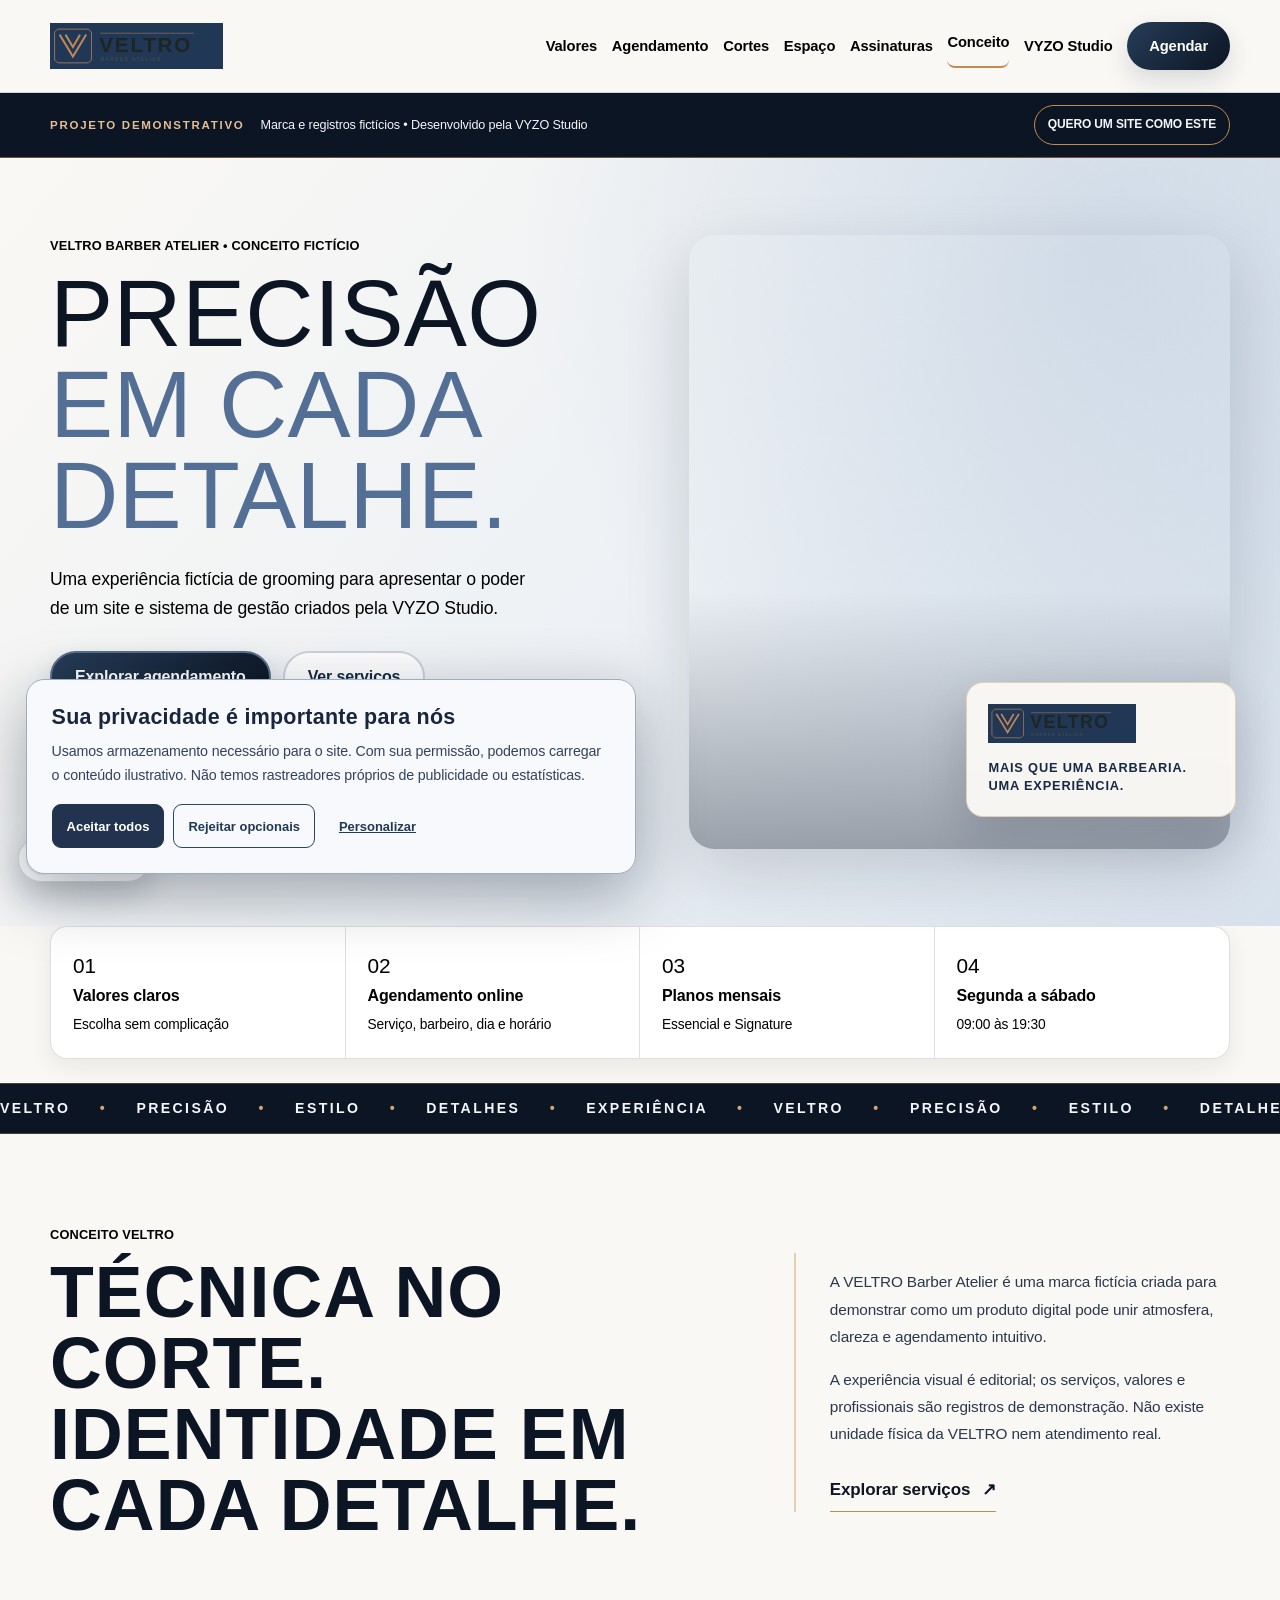
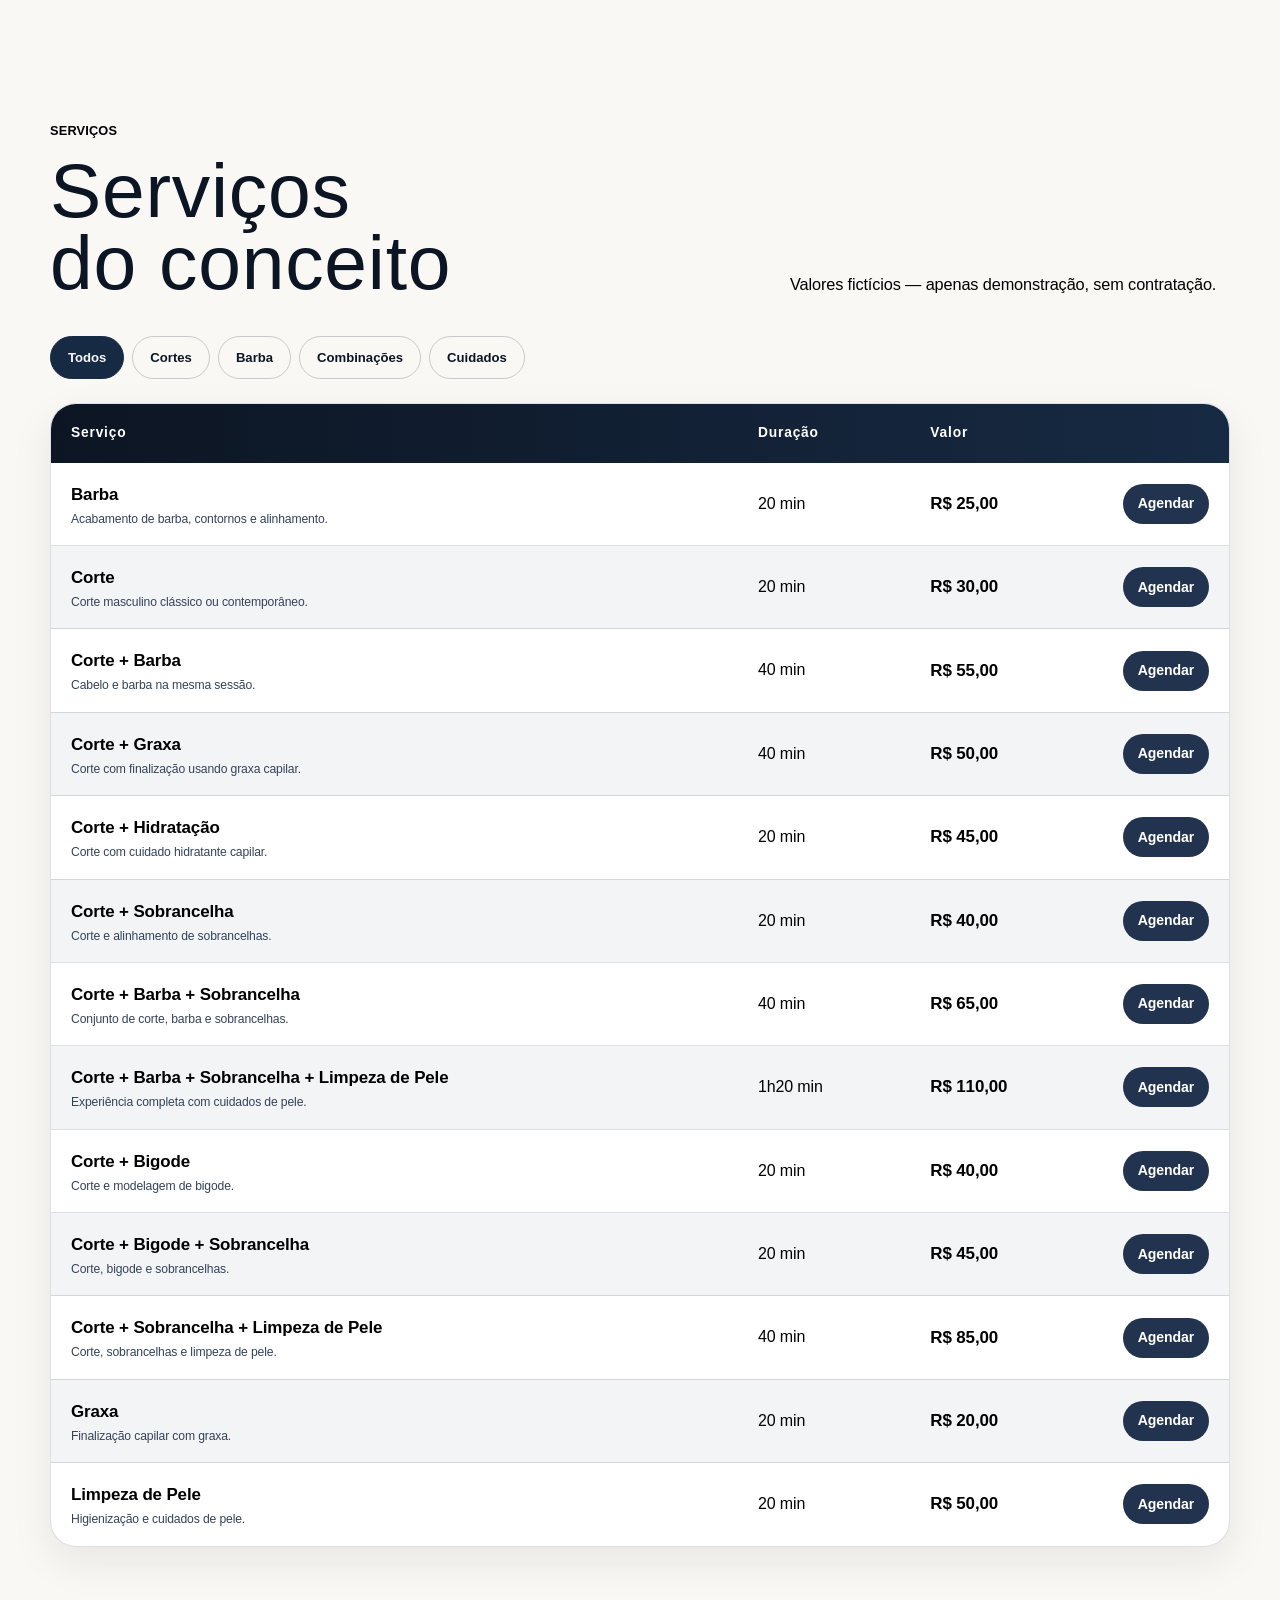
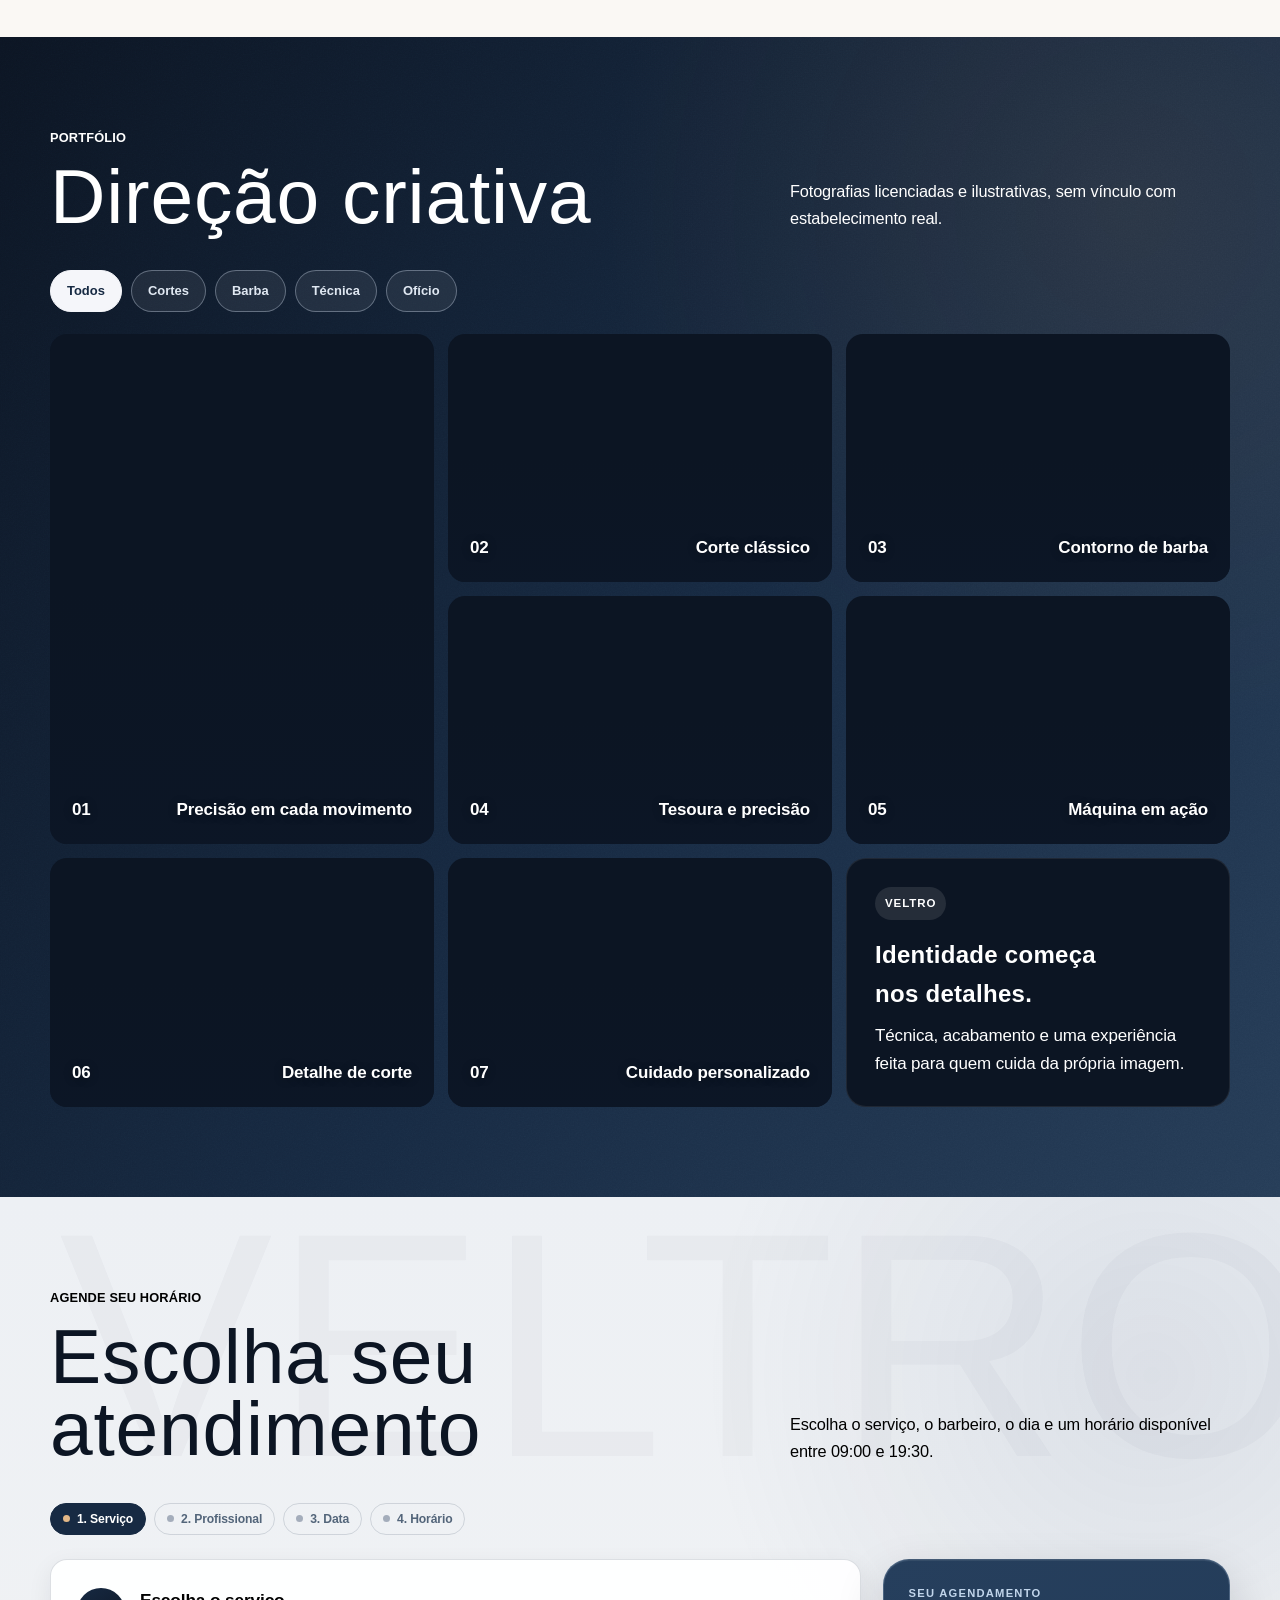
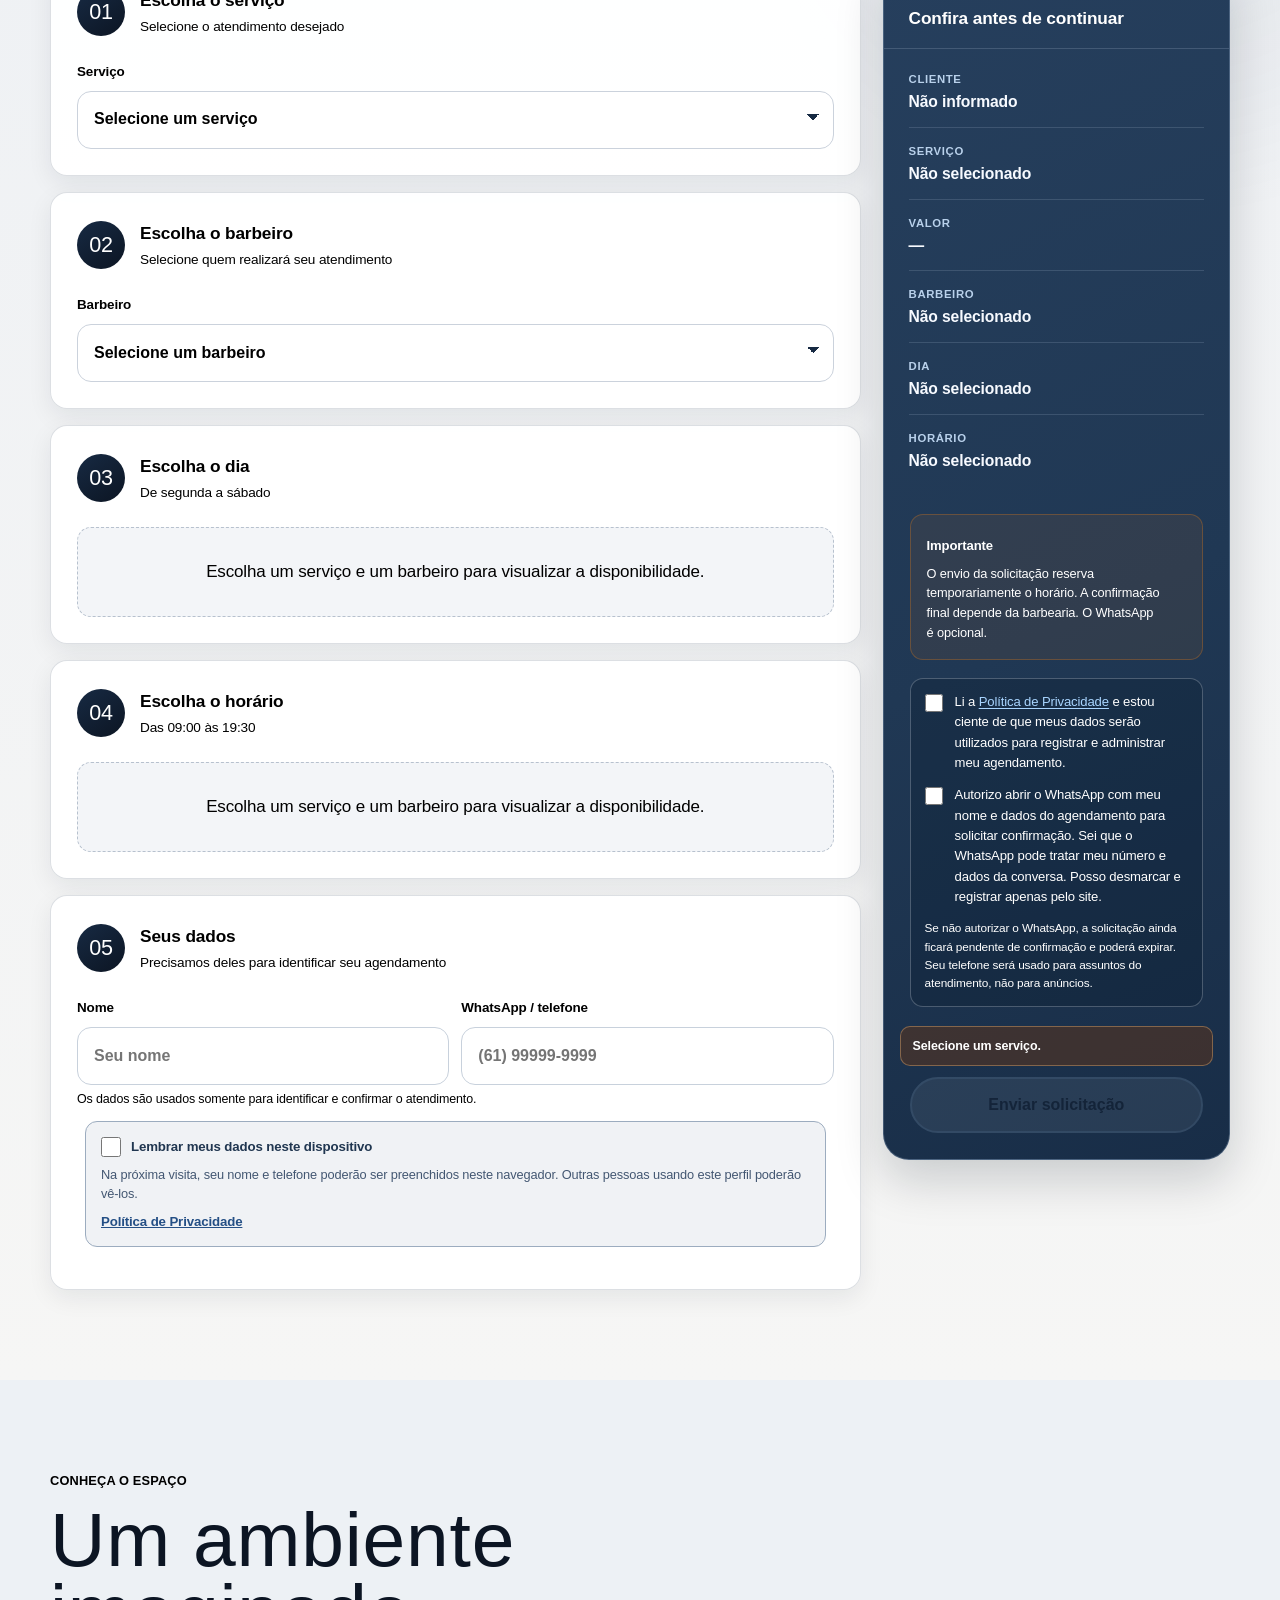
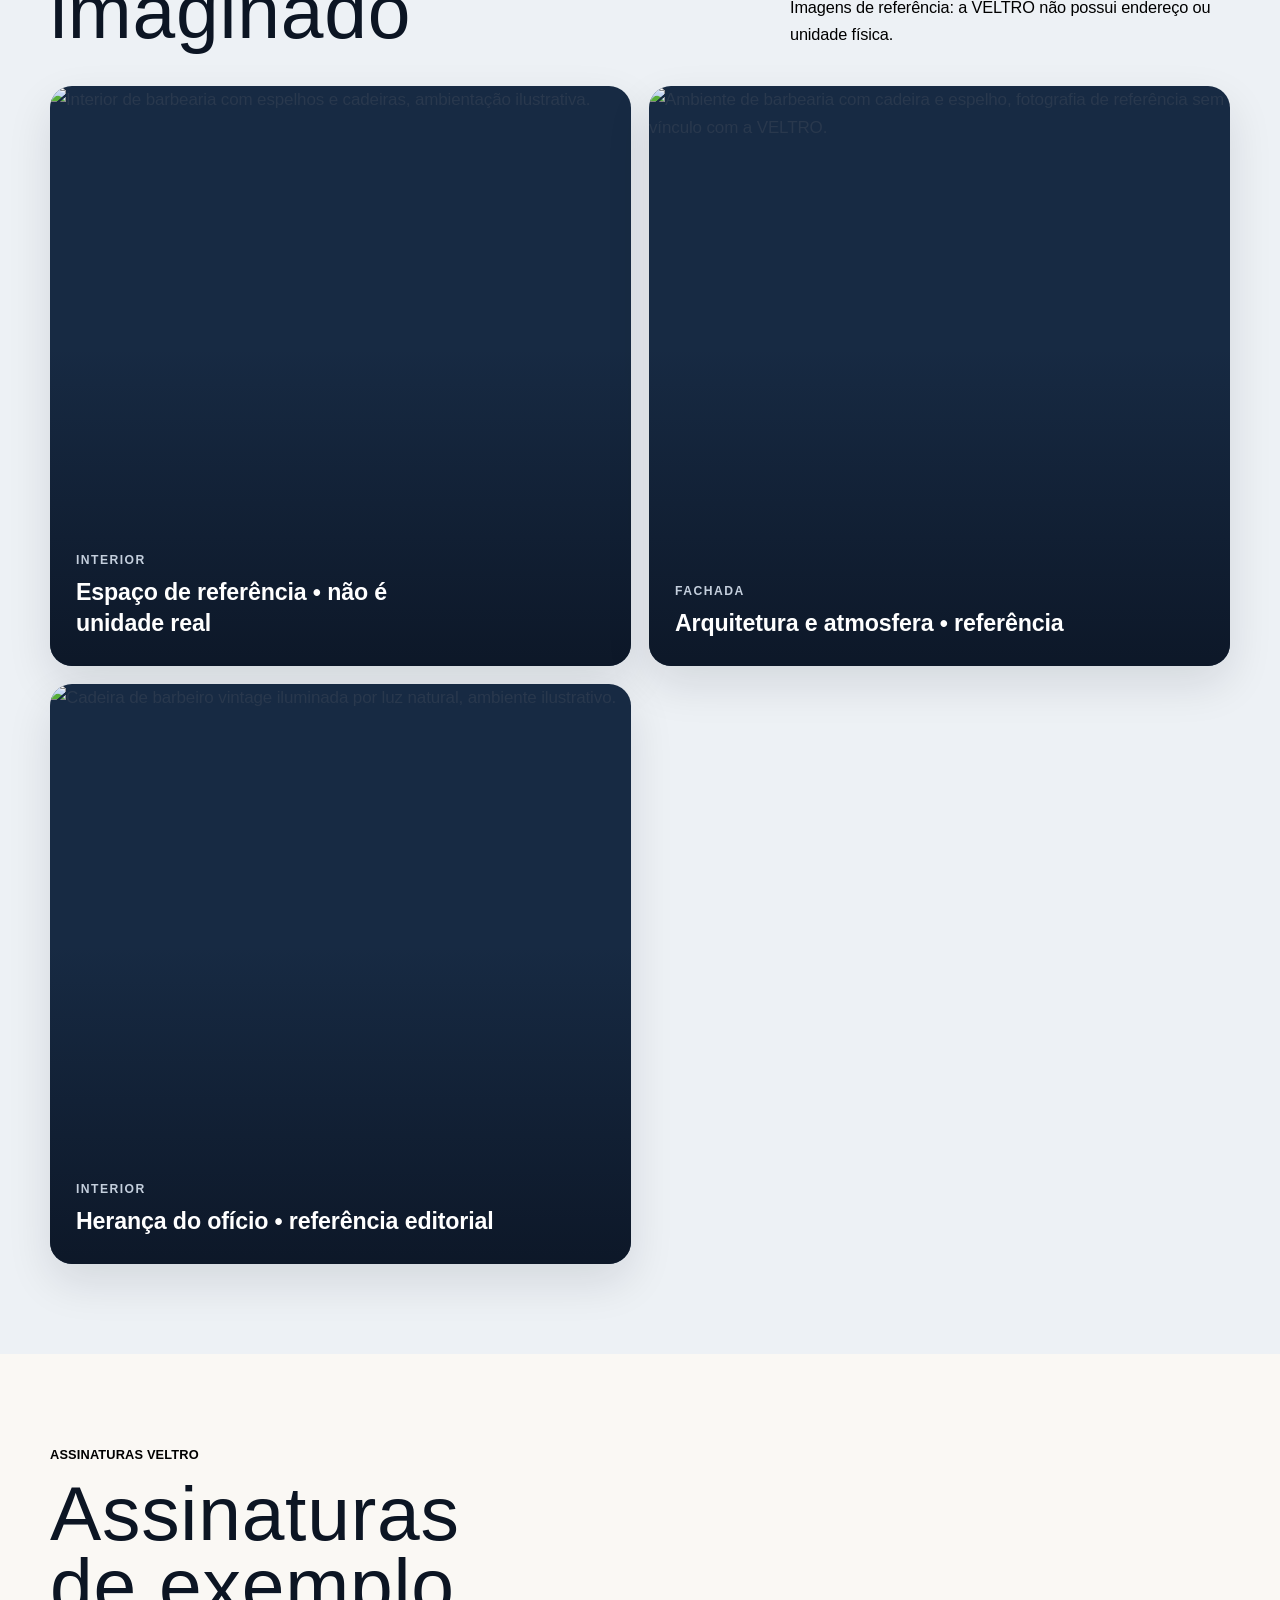
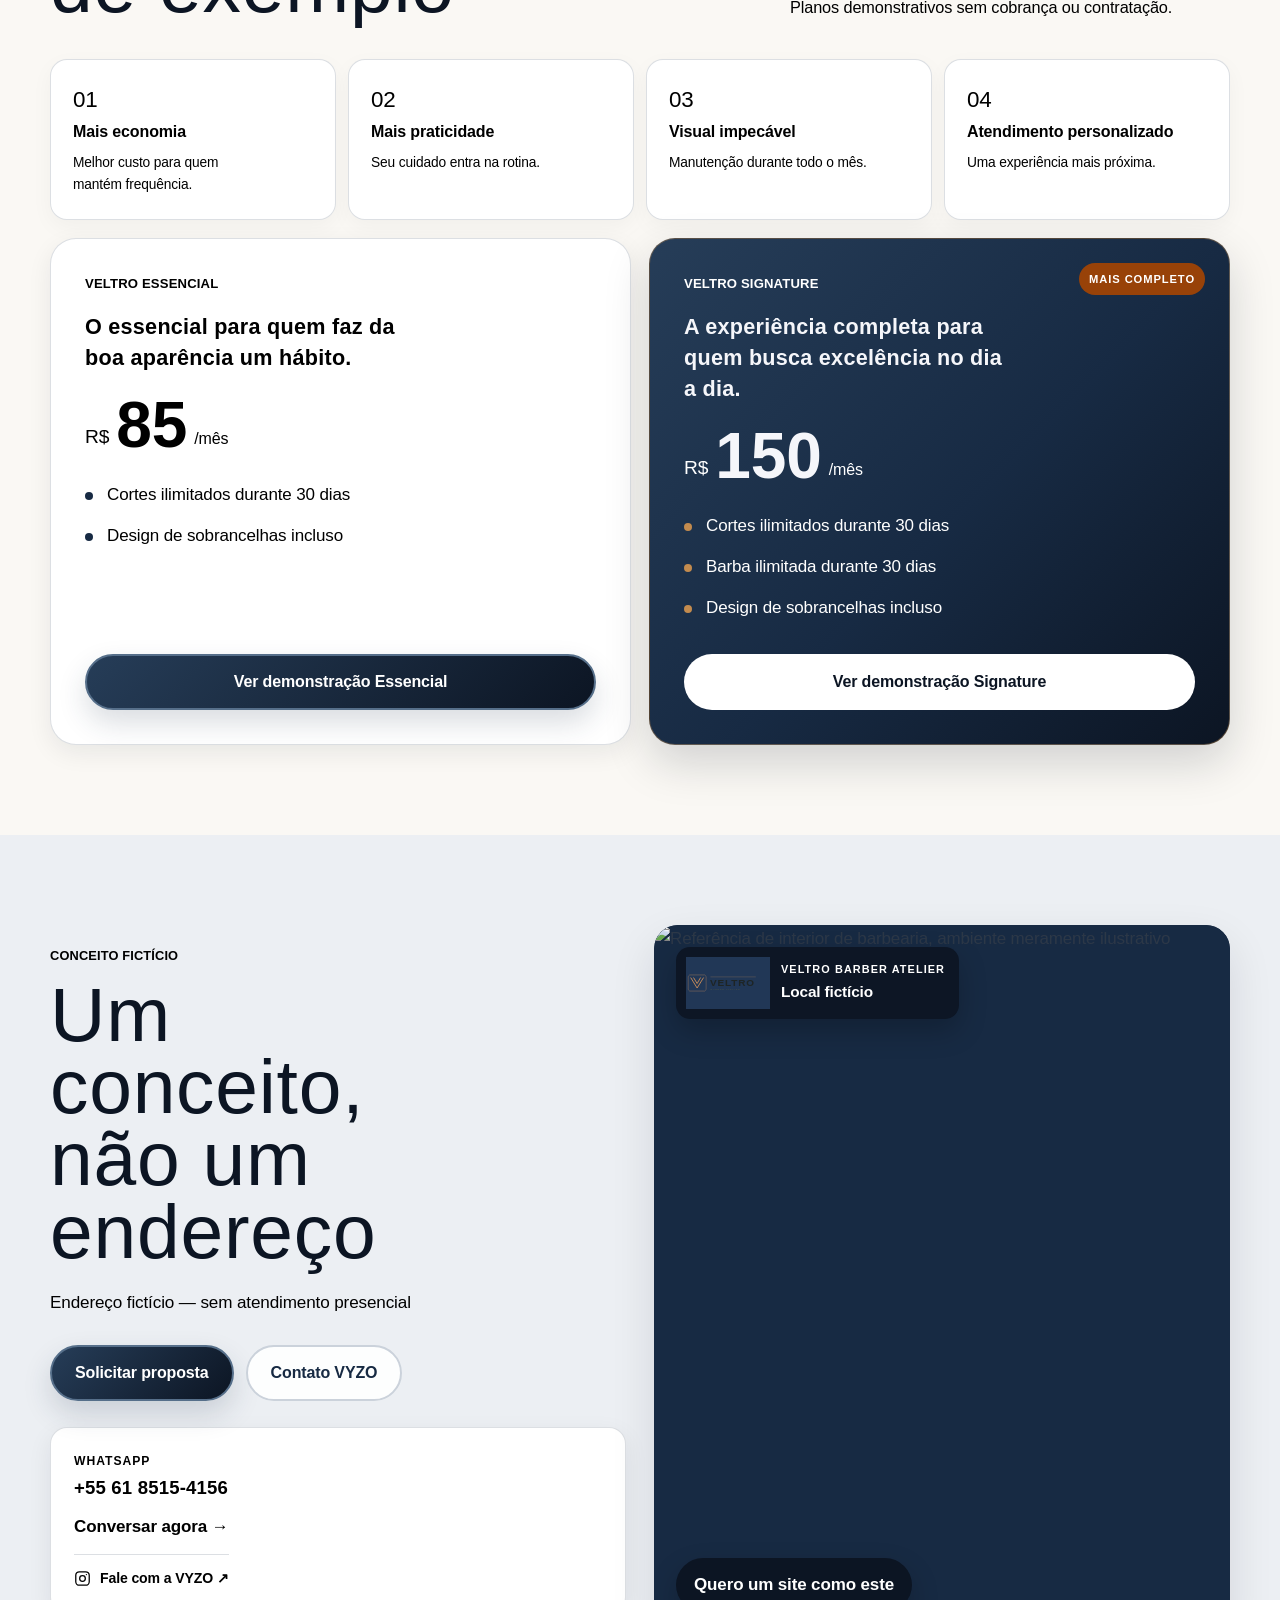
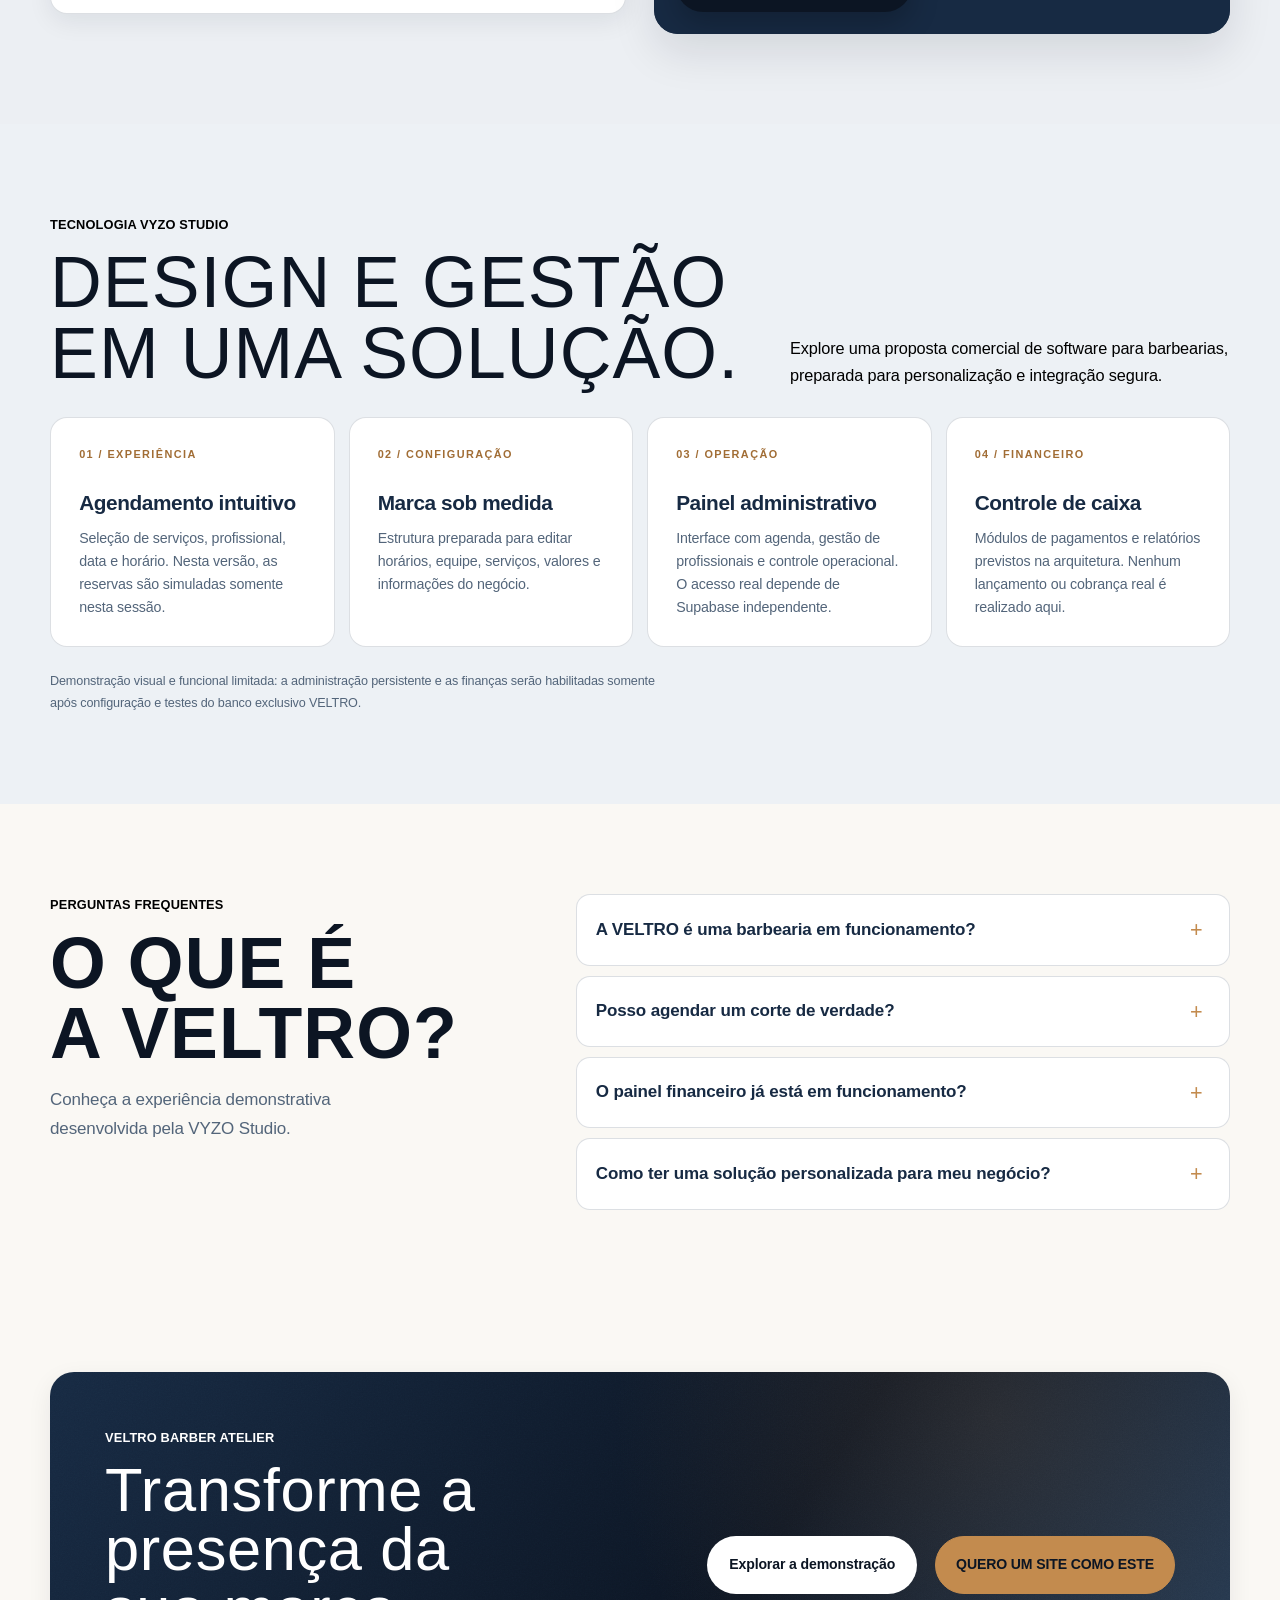
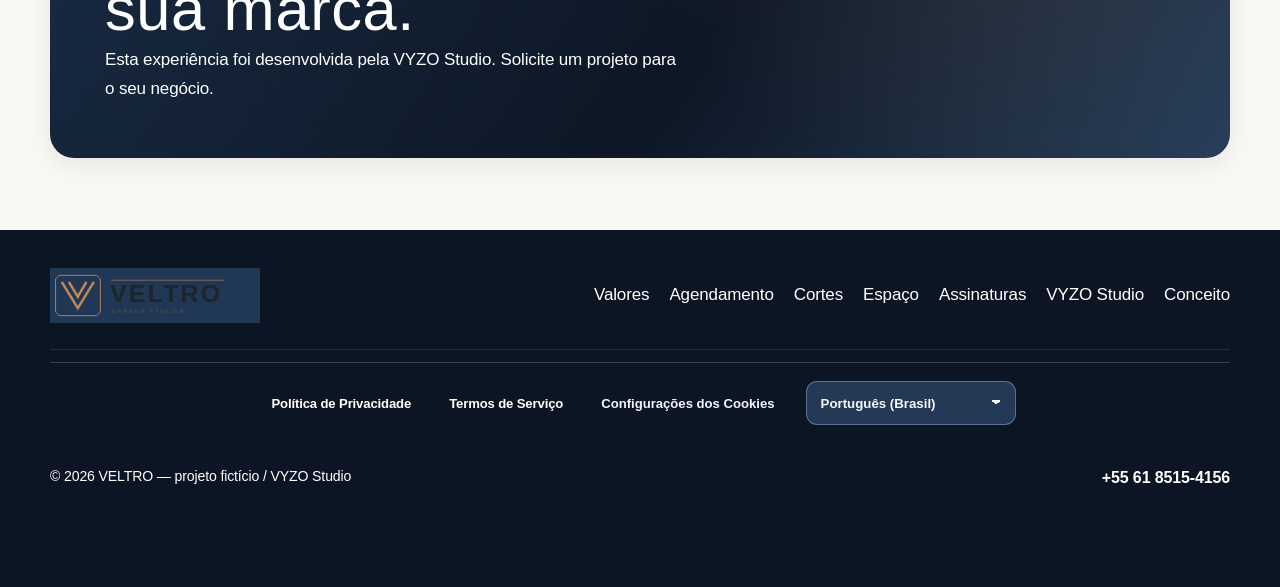
==== commit e8909067: "assets(veltro-v5): use independently licensed documentary barber portrait by Andre Reis for the hero" ====
--- a/index.html
+++ b/index.html
@@ -49,6 +49,7 @@
     href="assets/veltro-favicon.svg"
   >
 
+  <link rel="preconnect" href="https://images.unsplash.com" crossorigin>
   <link
     rel="preconnect"
     href="https://fonts.googleapis.com"
@@ -272,11 +273,11 @@
           <figure class="photo-card photo-main">
 
             <img
-              src="https://images.unsplash.com/photo-1747832910187-f27508ac4c60?auto=format&fit=crop&w=1000&q=75"
-              srcset="https://images.unsplash.com/photo-1747832910187-f27508ac4c60?auto=format&amp;fit=crop&amp;w=480&amp;q=75 480w, https://images.unsplash.com/photo-1747832910187-f27508ac4c60?auto=format&amp;fit=crop&amp;w=800&amp;q=75 800w, https://images.unsplash.com/photo-1747832910187-f27508ac4c60?auto=format&amp;fit=crop&amp;w=1100&amp;q=75 1100w"
+              src="https://images.unsplash.com/photo-1582771498000-8ad44e6c84db?auto=format&fit=crop&w=1000&q=75"
+              srcset="https://images.unsplash.com/photo-1582771498000-8ad44e6c84db?auto=format&amp;fit=crop&amp;w=480&amp;q=75 480w, https://images.unsplash.com/photo-1582771498000-8ad44e6c84db?auto=format&amp;fit=crop&amp;w=800&amp;q=75 800w, https://images.unsplash.com/photo-1582771498000-8ad44e6c84db?auto=format&amp;fit=crop&amp;w=1100&amp;q=75 1100w"
               sizes="(max-width: 680px) 94vw, (max-width: 1180px) 48vw, 760px"
               width="519" height="816"
-              alt="Barbeiro atendendo cliente"
+              alt="Fotografia ilustrativa de barbeiro profissional realizando corte em cliente, por André Reis (Unsplash)"
               fetchpriority="high"
               decoding="async"
             >
--- a/veltro-v5.css
+++ b/veltro-v5.css
@@ -0,0 +1,153 @@
+/* VELTRO SINGULARITY V5 · premium editorial refinement
+   Additive tokens and layers; no booking/payment backend changes. */
+:root{
+ --v5-ivory:#FAF8F4;--v5-pearl:#EDF1F5;--v5-navy:#172A43;--v5-night:#0C1523;
+ --v5-champagne:#C38B4E;--v5-blue:#D6E0EC;
+ --v5-radius:17px;--v5-radius-lg:26px;
+ --v5-shadow:0 15px 42px rgba(12,21,35,.08);
+}
+html {scroll-padding-top:100px;}
+body {text-wrap:pretty;}
+.hero {padding:clamp(45px,6vw,88px) 0 clamp(52px,6vw,88px);}
+.hero-grid {grid-template-columns:minmax(0,1.03fr) minmax(0,.97fr);gap:clamp(28px,5vw,80px);}
+.hero-content {min-width:0;}
+.hero h1 {max-width:12ch;font-size:clamp(4rem,7.4vw,7.65rem);line-height:.96;letter-spacing:.002em;text-wrap:balance;}
+.hero h1 span {max-width:13ch;}
+.hero-lead {max-width:49ch;}
+.hero-media {min-height:clamp(470px,48vw,680px);width:100%;}
+.hero .photo-main {position:absolute;inset:0;border-radius:clamp(18px,2vw,28px);box-shadow:0 22px 65px rgba(12,21,35,.15);}
+.hero .photo-main img {object-fit:cover;object-position:50% 37%;filter:saturate(.77) contrast(1.055);}
+.hero .photo-main::after {content:"";position:absolute;inset:0;background:linear-gradient(180deg,transparent 58%,rgba(12,21,35,.35));pointer-events:none;}
+.hero .photo-secondary {display:none;}
+.hero .hero-brand-card,html[data-theme="dark"] .hero .hero-brand-card {
+ position:absolute;right:clamp(-8px,-.5vw,0px);bottom:clamp(15px,3vw,32px);
+ width:min(70%,270px);min-height:120px;padding:21px;gap:12px;
+ border:1px solid rgba(195,139,78,.36);
+ background:rgba(250,248,244,.965);color:#172A43;
+ box-shadow:0 18px 48px rgba(12,21,35,.16);border-radius:17px;
+}
+.hero .hero-brand-card img {width:min(100%,148px);height:auto;max-height:56px;object-fit:contain;object-position:left center;}
+.hero .hero-brand-card p {font-size:clamp(.72rem,1vw,.86rem);margin:4px 0 0;letter-spacing:.065em;line-height:1.4;}
+html[data-theme="dark"] .hero .hero-brand-card p {color:#172A43;}
+.hero .quick-info {gap:8px;margin-top:32px;}
+.hero .quick-info div {border-radius:var(--v5-radius);box-shadow:none;}
+html:not([data-theme="dark"]) .hero .quick-info div {background:rgba(255,255,255,.56);}
+html[data-theme="dark"] .hero .quick-info div {background:rgba(23,42,67,.57);border-color:rgba(214,224,236,.26);}
+html[data-theme="dark"] .hero .quick-info :is(strong,.important-number) {color:#F5F6FA !important;}
+.hero .hero-actions .btn {min-height:52px;}
+.hero .btn-primary {box-shadow:0 11px 26px rgba(12,21,35,.15);}
+.veltro-demo-ribbon {font-size:.82rem;}
+/* Compact, genuinely navigable price catalog, never decorative service boxes. */
+.veltro-service-filters {display:flex;flex-wrap:wrap;align-items:center;gap:8px;margin:3px 0 24px;}
+.veltro-service-filters button {
+ appearance:none;border:1px solid rgba(23,42,67,.22);border-radius:999px;
+ background:transparent;color:var(--navy-deep);padding:9px 17px;
+ min-height:43px;font:700 .82rem "Inter",sans-serif;
+ transition:background-color .2s ease,border-color .2s ease,transform .2s ease;
+ cursor:pointer;
+}
+.veltro-service-filters button[aria-pressed="true"]{background:#172A43;color:#F5F6FA;border-color:#172A43;}
+.veltro-service-filters button:hover:not([aria-pressed="true"]){border-color:#A87B4B;background:rgba(195,139,78,.065);}
+.veltro-service-filters button:focus-visible{outline:3px solid var(--v5-champagne);outline-offset:3px;}
+#servicos .price-table-shell {border-radius:var(--v5-radius-lg);overflow:hidden;box-shadow:var(--v5-shadow);}
+#servicos .price-table tr[hidden]{display:none !important;}
+#servicos .price-table tbody tr{transition:background-color .18s ease;}
+#servicos .price-table .table-action a {min-height:40px;display:inline-flex;align-items:center;justify-content:center;}
+/* Booking as a progressive stepper, without hiding or replacing functional inputs. */
+.veltro-booking-progress {display:flex;align-items:center;gap:8px;flex-wrap:wrap;margin:0 0 24px;}
+.veltro-booking-progress span {display:inline-flex;gap:7px;align-items:center;font:750 .76rem "Inter",sans-serif;color:var(--muted);padding:8px 12px;border-radius:999px;border:1px solid var(--line);}
+.veltro-booking-progress span::before {content:"";width:7px;height:7px;flex:0 0 7px;border-radius:50%;background:#A4ADBB;}
+.veltro-booking-progress span.is-complete {color:var(--navy-deep);background:rgba(195,139,78,.1);border-color:rgba(195,139,78,.36);}
+.veltro-booking-progress span.is-complete::before {background:var(--v5-champagne);}
+.veltro-booking-progress span.is-active {color:#FFFFFF;background:#172A43;border-color:#172A43;}
+.veltro-booking-progress span.is-active::before {background:#E4B887;}
+.booking-step {border-radius:var(--v5-radius);scroll-margin-top:110px;}
+.booking-summary {border-radius:var(--v5-radius-lg);}
+.booking-section .section-head p {max-width:54ch;}
+/* Card surfaces, rhythm and typography. */
+.section-head {gap:24px;}
+.section-head h2,.veltro-identity h2,.veltro-faq h2,.veltro-tech-showcase h2{text-wrap:balance;}
+#portfolio .portfolio-grid {grid-auto-rows:minmax(248px,auto);}
+#portfolio .portfolio-photo {border-radius:var(--v5-radius);overflow:hidden;}
+#portfolio .portfolio-photo figcaption {z-index:2;text-shadow:0 1px 10px rgba(0,0,0,.32);}
+.veltro-identity-grid {align-items:center;}
+.veltro-identity-copy {border-left:2px solid rgba(195,139,78,.38);padding-left:clamp(15px,3vw,34px);}
+.veltro-tech-grid article {border-radius:var(--v5-radius);background:var(--white);box-shadow:none;}
+.veltro-tech-grid article:hover{border-color:rgba(195,139,78,.4);}
+.veltro-tech-grid h3 {font-weight:750;letter-spacing:-.02em;}
+#assinaturas .plan-card {border-radius:var(--v5-radius-lg);}
+#assinaturas .plans-grid {gap:18px;}
+.veltro-faq details {box-shadow:none;}
+/* VYZO Studio sales: two distinct honest paths. */
+.final-cta-inner {display:grid;grid-template-columns:minmax(0,1fr) auto auto;align-items:center;gap:18px;padding:clamp(26px,5vw,55px);}
+.final-cta h2 {max-width:12ch;font-size:clamp(2.5rem,4.8vw,5rem);line-height:.97;text-wrap:balance;}
+.final-cta-inner .btn {white-space:normal;max-width:240px;min-height:58px;padding:12px 20px;text-align:center;font-size:.88rem;}
+.final-cta-inner .veltro-sales-link {background:#C38B4E;color:#0C1523 !important;border:1px solid #C38B4E;font-weight:800;}
+.final-cta-inner .veltro-sales-link:hover {background:#E3B989;color:#0C1523 !important;}
+/* Flat surfaces for tables and controls; independently designed dark mode. */
+html[data-theme="dark"] .veltro-service-filters button {color:#E4ECF6;border-color:rgba(214,224,236,.32);}
+html[data-theme="dark"] .veltro-service-filters button[aria-pressed="true"]{background:#E6EBF2;border-color:#E6EBF2;color:#172A43;}
+html[data-theme="dark"] .veltro-booking-progress span.is-complete{color:#E7D0B4;background:rgba(195,139,78,.13);border-color:rgba(195,139,78,.39);}
+html[data-theme="dark"] .veltro-booking-progress span.is-active{background:#E6EBF2;border-color:#E6EBF2;color:#172A43;}
+html[data-theme="dark"] .veltro-identity-copy{border-color:rgba(195,139,78,.43);}
+html[data-theme="dark"] .veltro-tech-grid article {background:#1C2F47;border-color:rgba(214,224,236,.24);}
+html[data-theme="dark"] #assinaturas .plan-card:not(.plan-featured){background:#1C2F47;border-color:rgba(214,224,236,.24);}
+html[data-theme="dark"] #assinaturas .plan-card:not(.plan-featured) :is(h3,p,li){color:#F5F6FA;}
+html[data-theme="dark"] .veltro-tech-grid article:hover{border-color:rgba(195,139,78,.48);}
+html[data-theme="dark"] .veltro-faq details {background:#1C2F47;}
+/* Keep admin as a functional UI, with shared visual language. */
+.admin-page .login-card,.admin-page .management-card,.admin-page .admin-stat-card,.admin-page .report-card {border-radius:var(--v5-radius);}
+.admin-page input,.admin-page textarea,.admin-page select{accent-color:var(--v5-champagne);}
+.admin-page :is(input,textarea,select,button,a):focus-visible {outline:3px solid #C38B4E;outline-offset:2px;}
+@media(max-width:1180px){
+ .hero-grid{grid-template-columns:minmax(0,1fr) minmax(0,1fr);}
+ .hero-media{min-height:540px;}
+ .final-cta-inner{grid-template-columns:minmax(0,1fr) auto;}
+ .final-cta-inner > div{grid-column:1/-1;}
+ .final-cta-inner .btn{max-width:none;}
+}
+@media(max-width:830px){
+ .hero-grid{grid-template-columns:1fr;gap:32px;}
+ .hero-media{min-height:min(80vw,610px);max-width:650px;}
+ .hero h1{font-size:clamp(4.1rem,11vw,7.5rem);}
+ .hero .quick-info{grid-template-columns:repeat(3,minmax(0,1fr));}
+ .final-cta-inner{grid-template-columns:1fr 1fr;}
+}
+@media(max-width:680px){
+ html {scroll-padding-top:72px;}
+ .hero {padding:32px 0 50px;}
+ .hero-grid {gap:24px;}
+ .hero h1{font-size:clamp(3.55rem,13vw,5.8rem);line-height:.94;max-width:12.5ch;}
+ .hero-lead {font-size:.97rem;line-height:1.55;margin-top:18px;}
+ .hero-media{min-height:clamp(320px,105vw,490px);width:100%;}
+ .hero .hero-brand-card,html[data-theme="dark"] .hero .hero-brand-card{min-height:90px;padding:12px 15px;bottom:12px;right:12px;width:min(63%,208px);}
+ .hero .hero-brand-card img{max-height:37px;width:112px;}
+ .hero .hero-brand-card p{font-size:.65rem;line-height:1.35;}
+ .hero .hero-actions .btn{font-size:.84rem;min-height:48px;padding:9px 13px;}
+ .hero .quick-info{gap:6px;margin-top:19px;grid-template-columns:repeat(3,minmax(0,1fr));}
+ .hero .quick-info div{padding:11px 9px;min-width:0;}
+ .hero .quick-info strong{overflow-wrap:anywhere;font-size:.72rem;}
+ .hero .quick-info .important-number{font-size:.8rem !important;}
+ .hero .quick-info span{font-size:.55rem;letter-spacing:.04em;}
+ .veltro-service-filters{flex-wrap:nowrap;overflow:auto hidden;scrollbar-width:none;padding:1px 0 11px;overscroll-behavior-x:contain;}
+ .veltro-service-filters button{flex:0 0 auto;white-space:nowrap;min-height:42px;padding:9px 13px;font-size:.78rem;}
+ .veltro-booking-progress {gap:5px;}
+ .veltro-booking-progress span {padding:6px 9px;font-size:.66rem;}
+ #portfolio .portfolio-grid {grid-auto-rows:minmax(190px,auto);}
+ .veltro-identity-copy{padding-left:17px;}
+ .final-cta-inner{grid-template-columns:1fr;gap:11px;}
+ .final-cta-inner>div{grid-column:auto;}
+ .final-cta-inner .btn{width:100%;min-height:49px;}
+ .final-cta h2{font-size:clamp(2.6rem,9.5vw,4.3rem);}
+}
+@media(max-width:374px){
+ .hero h1{font-size:clamp(3.15rem,12.3vw,4rem);}
+ .hero .quick-info {grid-template-columns:1fr;}
+ .hero .quick-info div{padding:9px 12px;}
+ .hero .quick-info .important-number{font-size:.88rem !important;}
+ .veltro-booking-progress span {font-size:.62rem;}
+}
+@media(prefers-reduced-motion:reduce){
+ .veltro-service-filters button{transition:none;}
+ .site-header,.hero .photo-main img{transition:none;}
+}
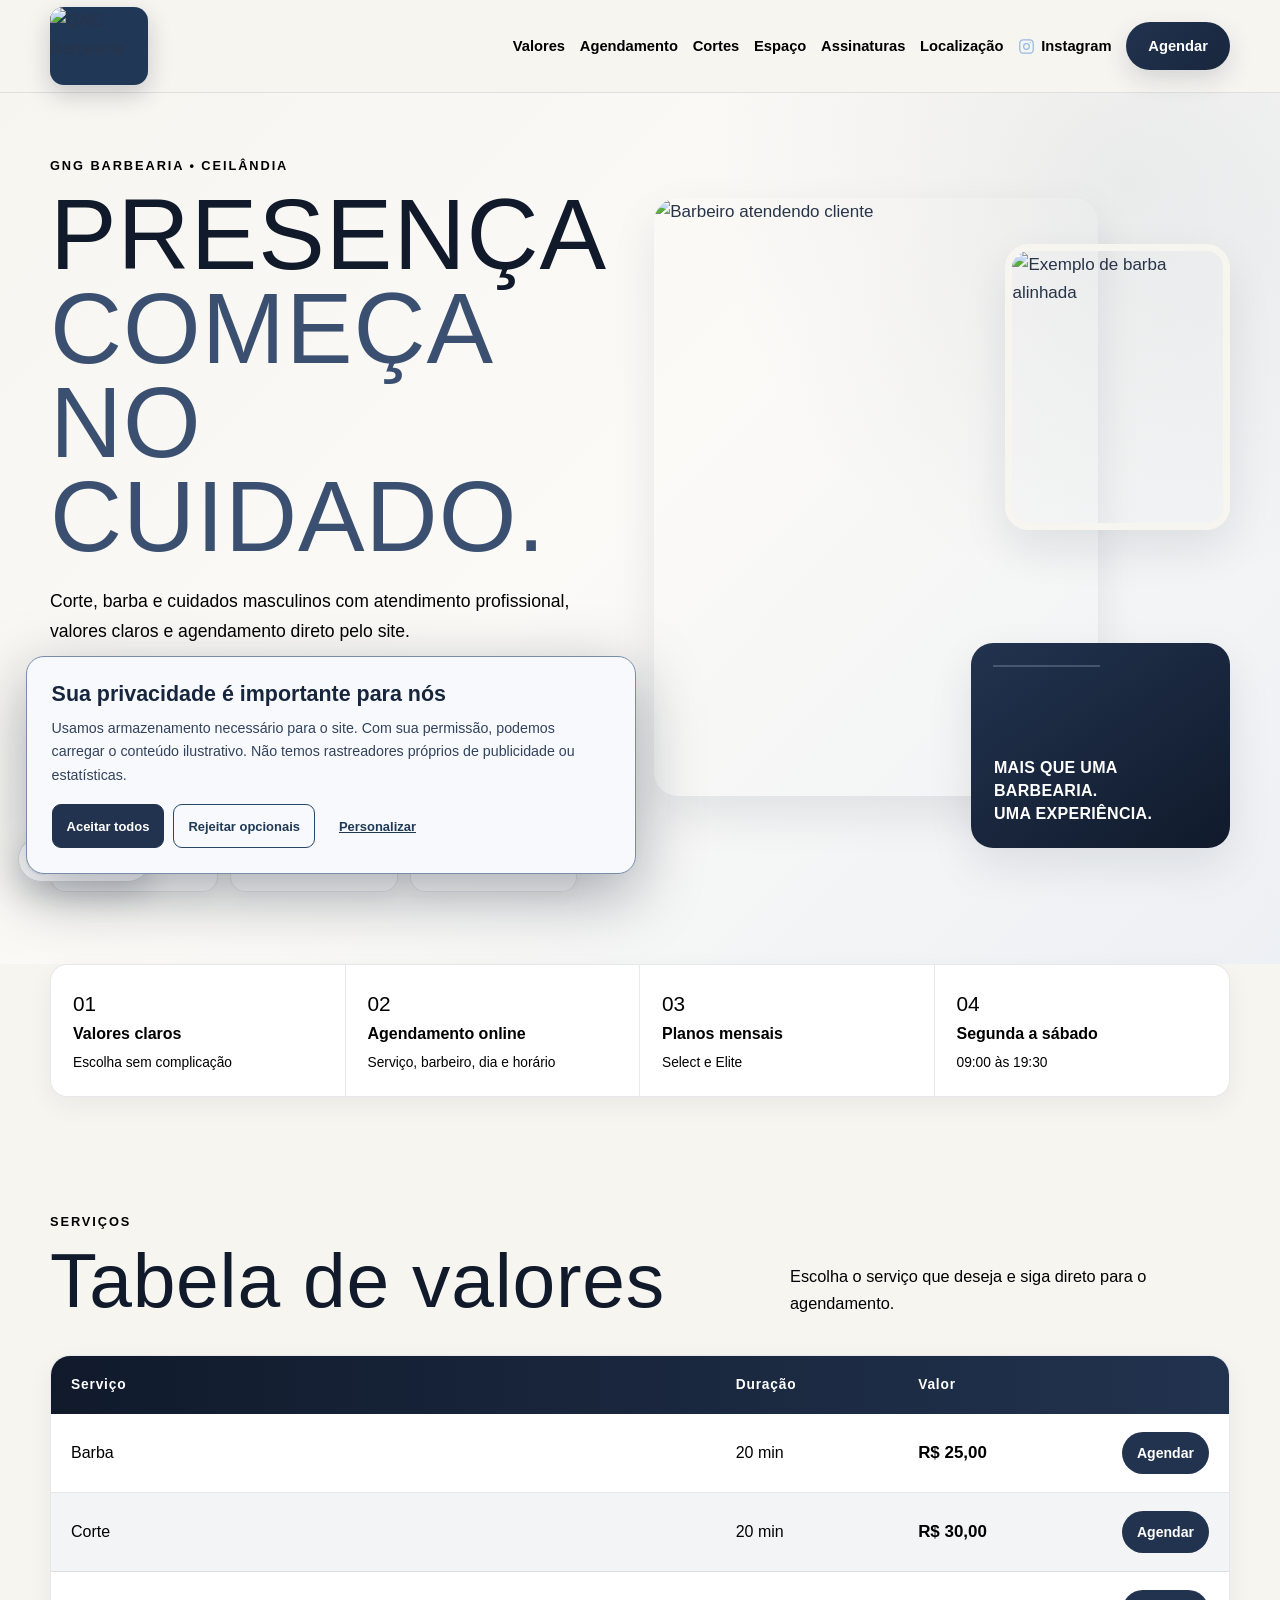
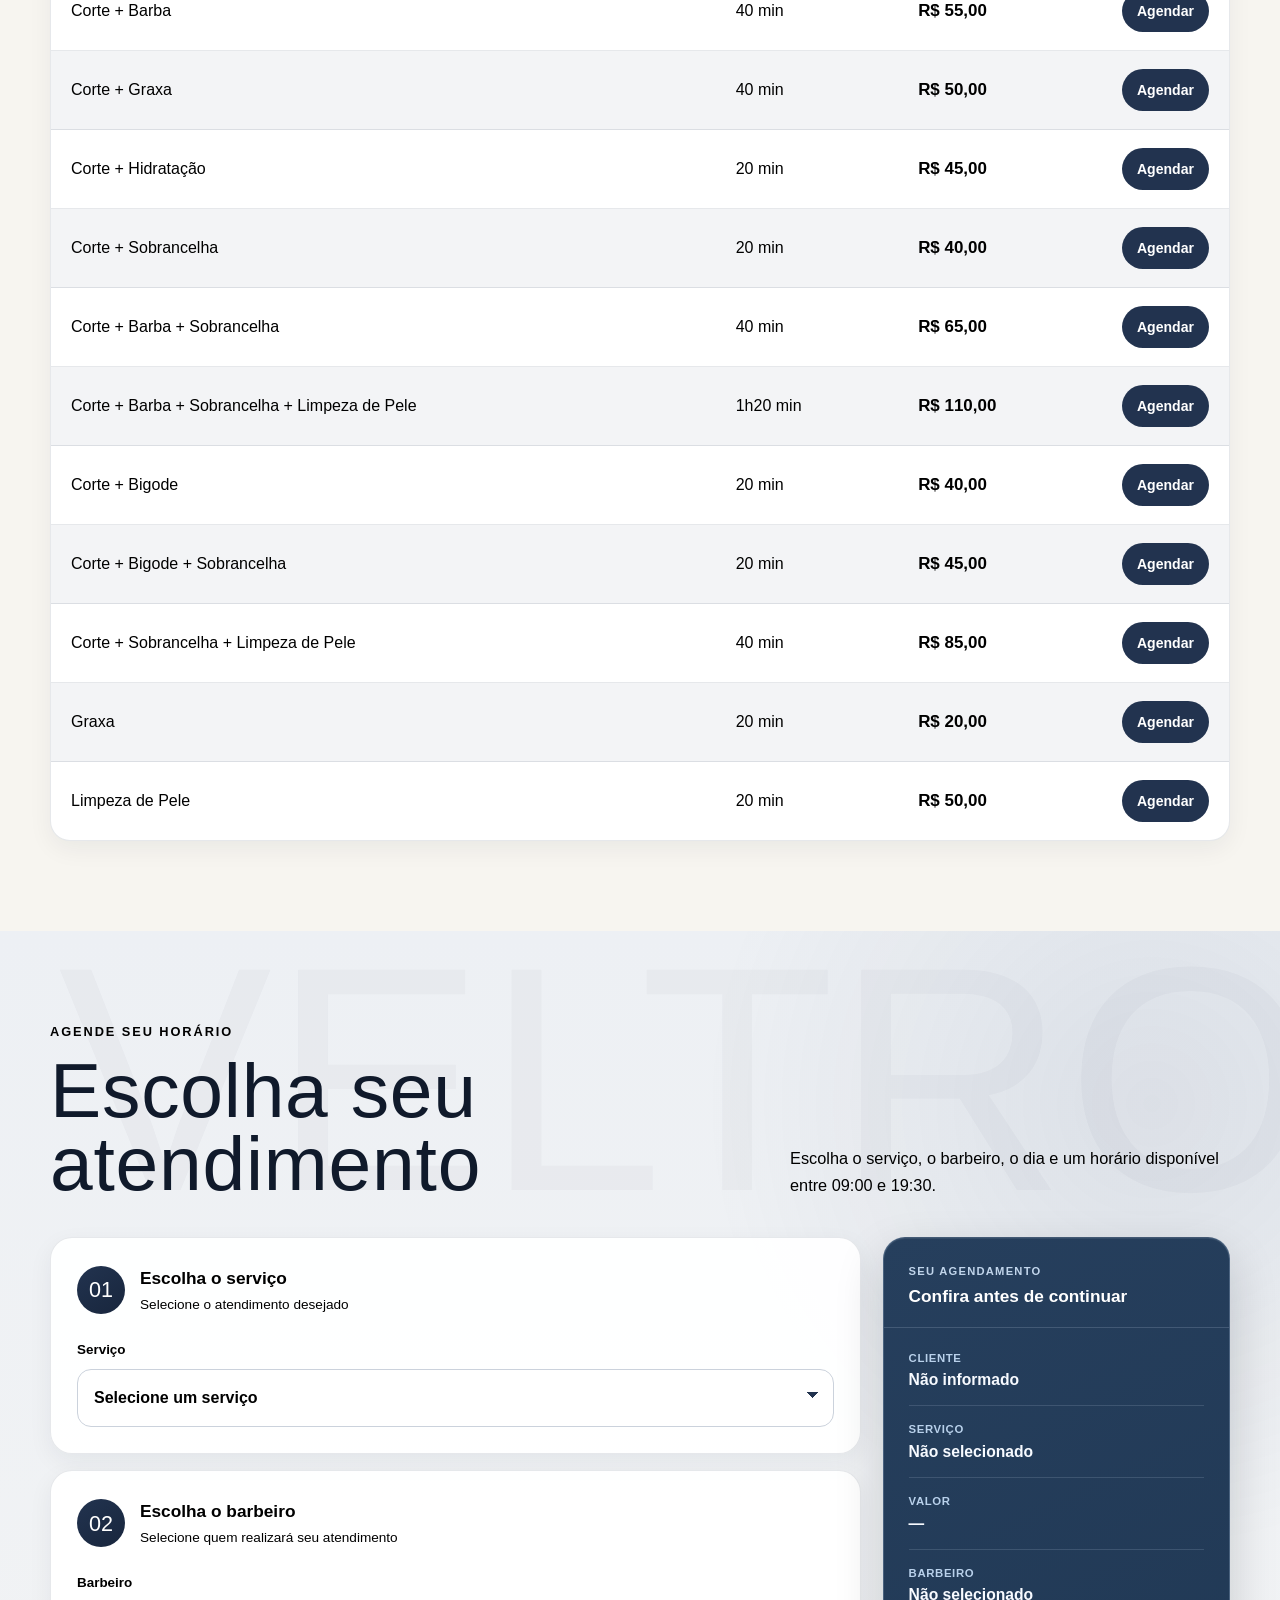
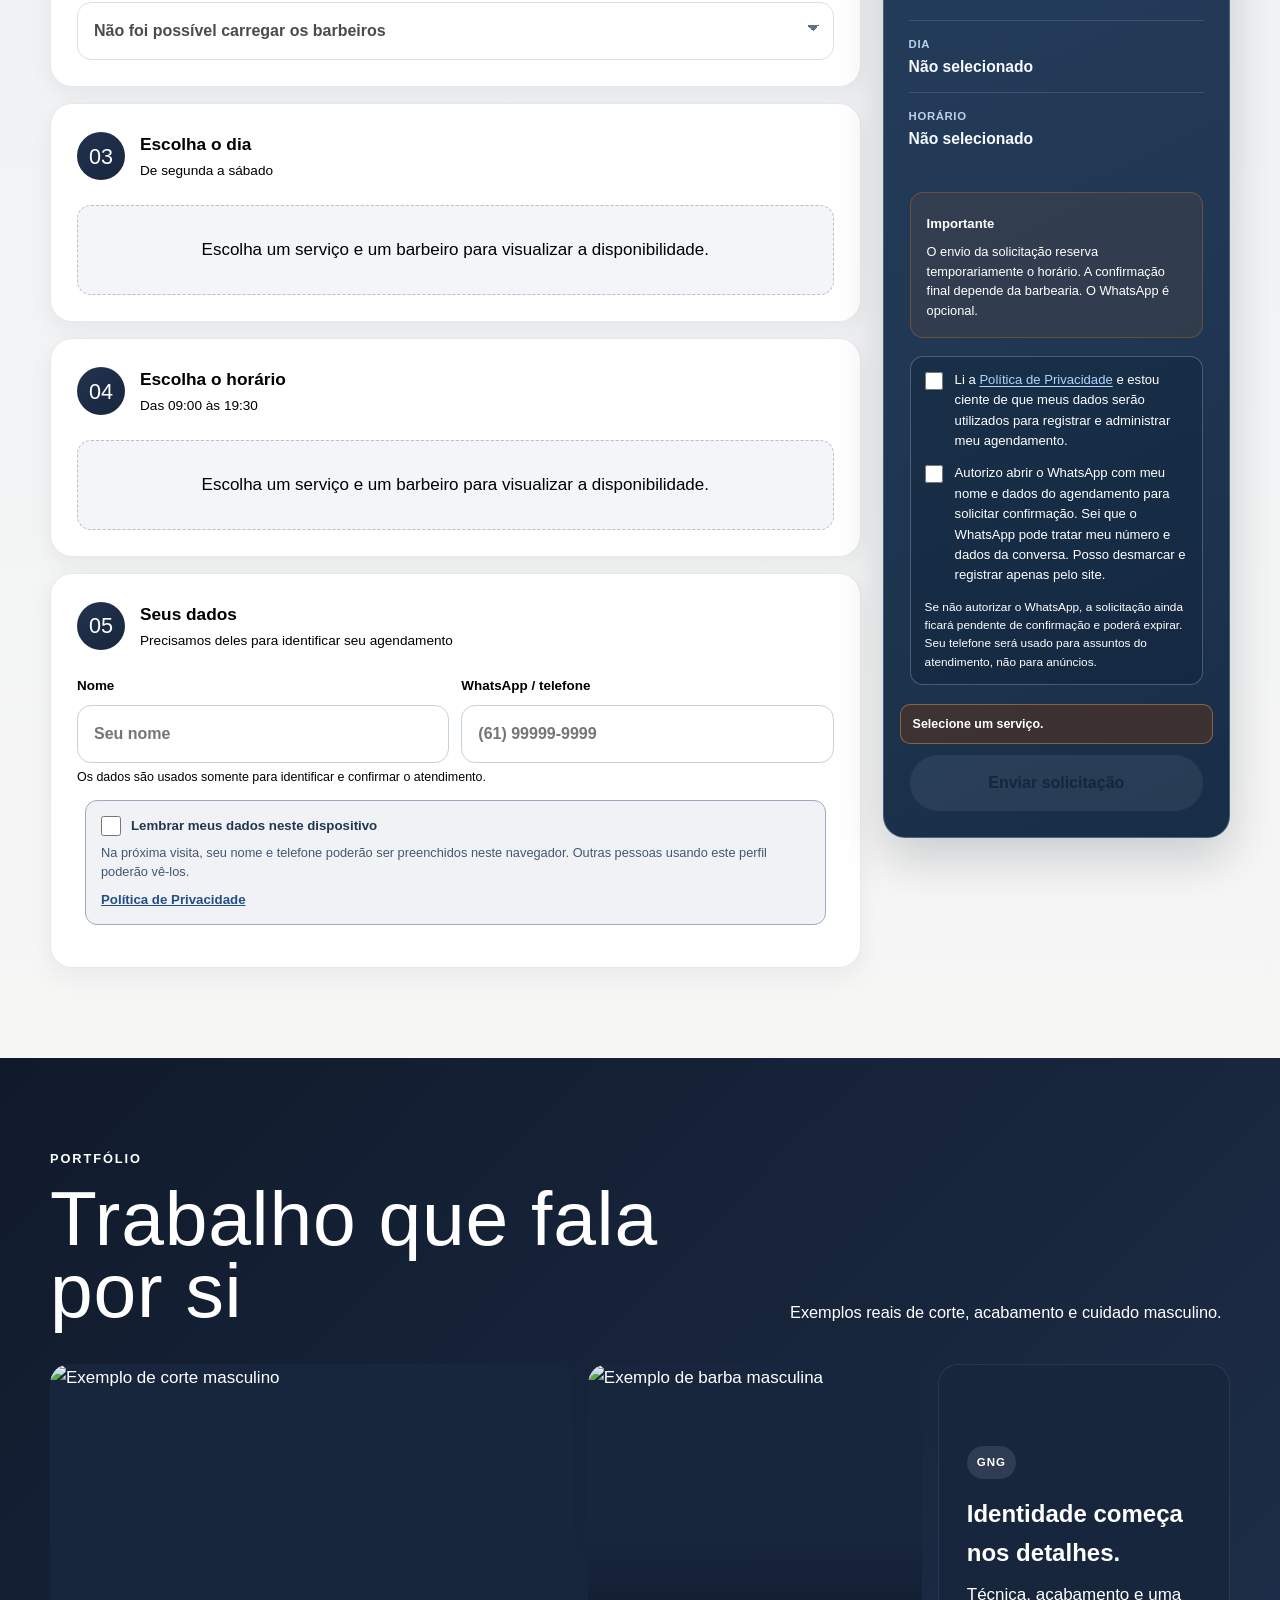
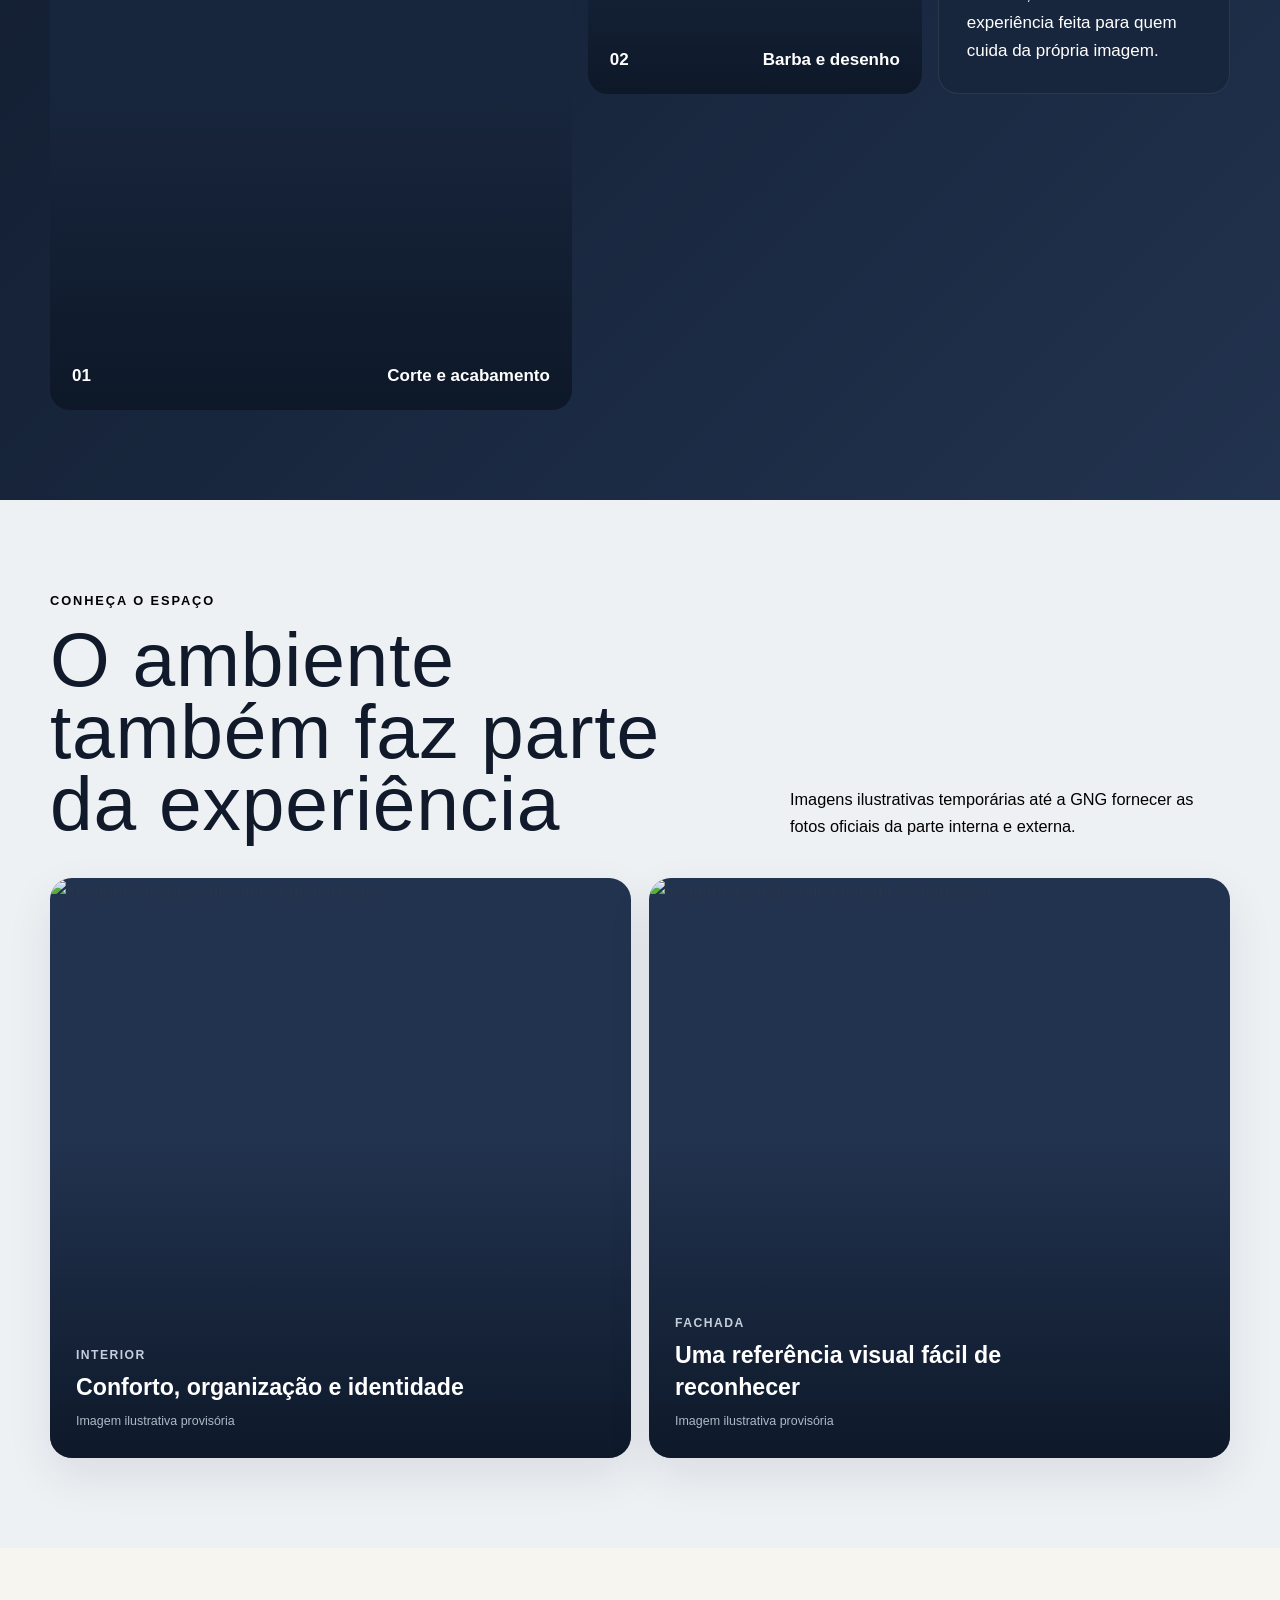
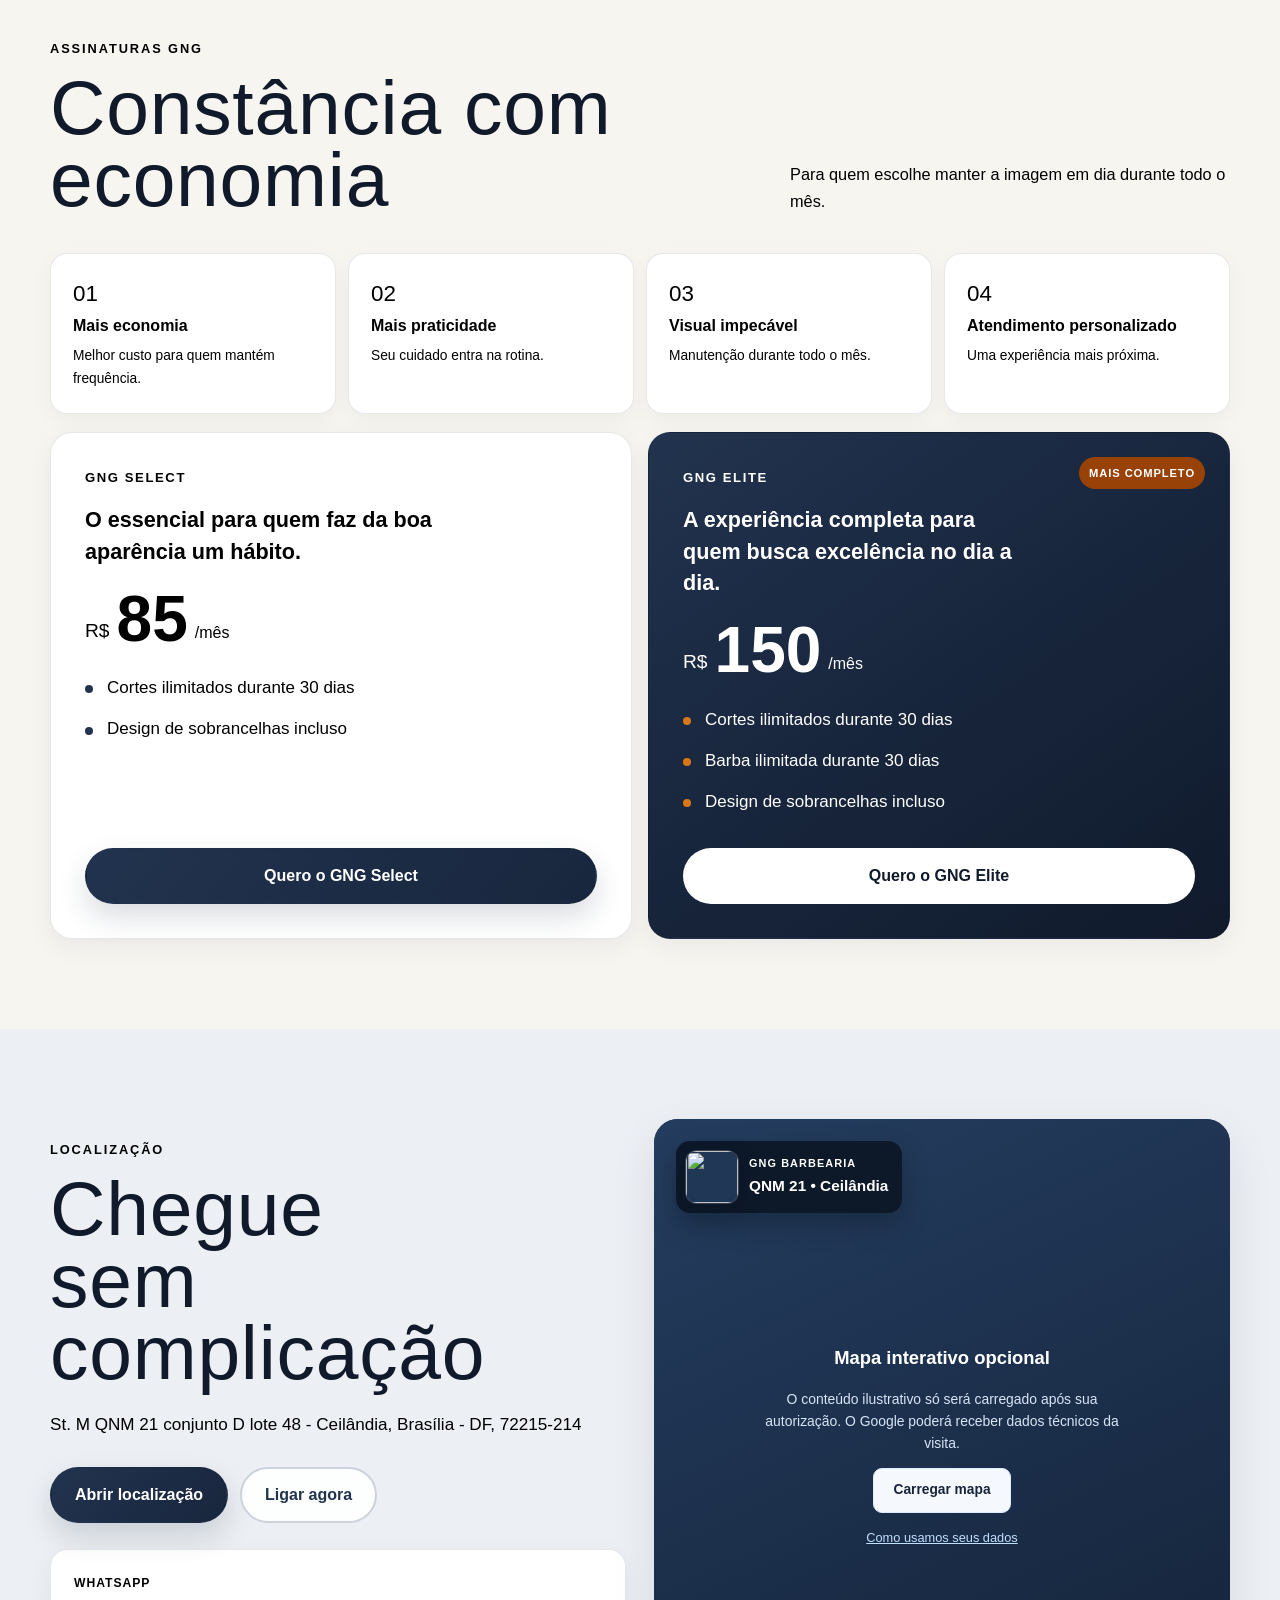
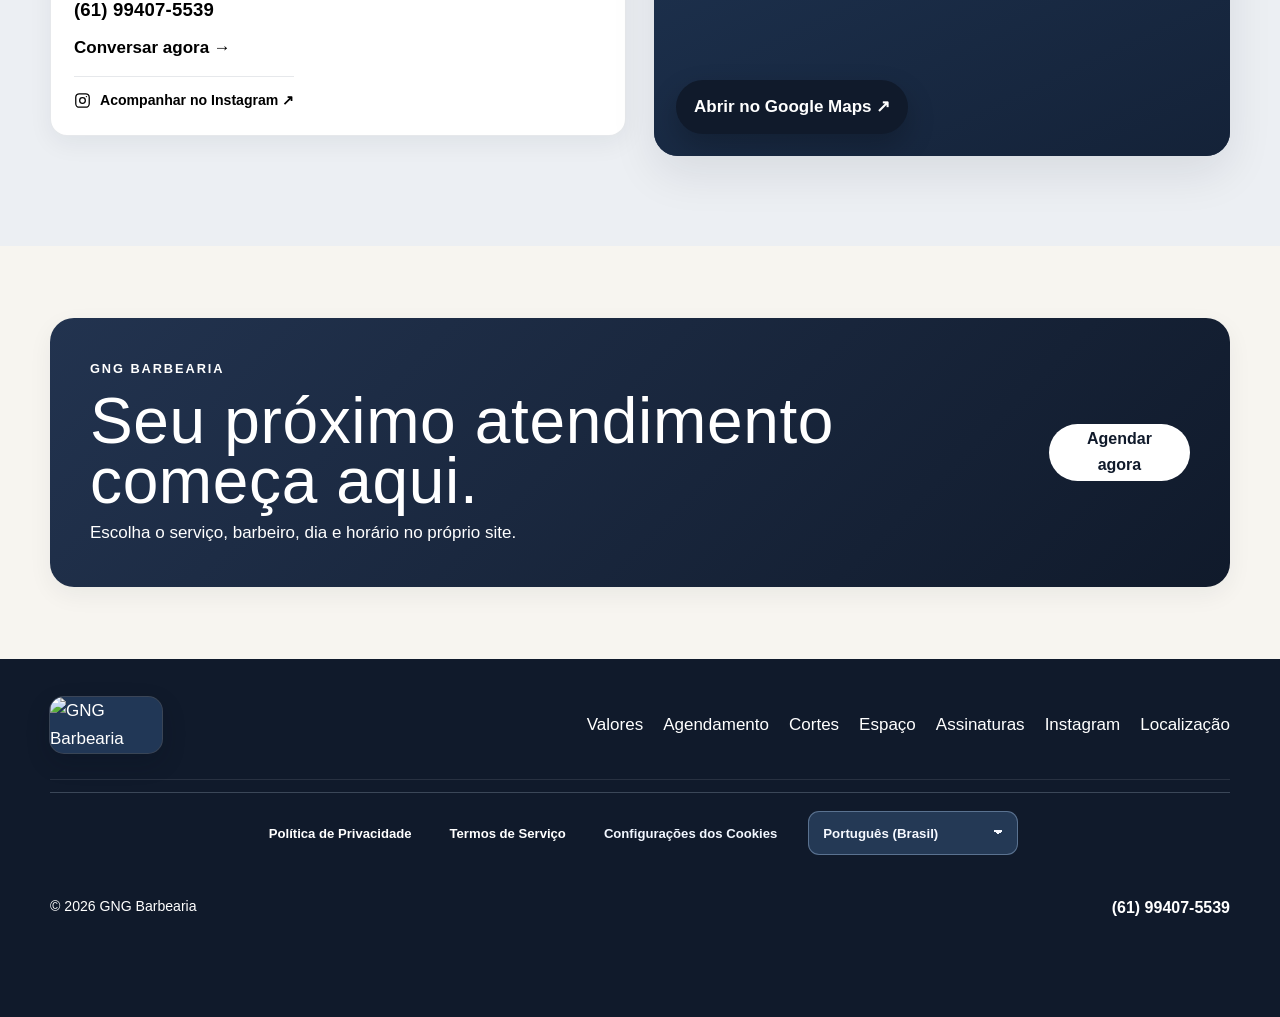
==== commit 0b86b177: "fix(gng): restore original site and admin; align Pages, SEO, browser QA with renamed repository URL" ====
--- a/index.html
+++ b/index.html
@@ -4,7 +4,7 @@
 <head>
   <meta charset="UTF-8">
   <meta name="referrer" content="no-referrer">
-  <meta http-equiv="Content-Security-Policy" content="default-src 'self'; base-uri 'self'; object-src 'none'; form-action 'self'; script-src 'self' https://cdn.jsdelivr.net; style-src 'self' 'unsafe-inline' https://fonts.googleapis.com; font-src 'self' data: https://fonts.gstatic.com; connect-src 'self'; img-src 'self' data: blob: https:; frame-src https://www.google.com; upgrade-insecure-requests">
+  <meta http-equiv="Content-Security-Policy" content="default-src 'self'; base-uri 'self'; object-src 'none'; form-action 'self'; script-src 'self' https://cdn.jsdelivr.net; style-src 'self' 'unsafe-inline' https://fonts.googleapis.com; font-src 'self' data: https://fonts.gstatic.com; connect-src 'self' https://ueqfokfnjsjgocotvdae.supabase.co wss://ueqfokfnjsjgocotvdae.supabase.co; img-src 'self' data: blob: https:; frame-src https://www.google.com; upgrade-insecure-requests">
 
   <meta
     name="viewport"
@@ -13,7 +13,7 @@
 
   <meta
     name="theme-color"
-    content="#FAF8F4"
+    content="#22334f"
   >
 
   <meta
@@ -21,35 +21,72 @@
     content="light dark"
   >
 
-  <meta name="robots" content="noindex,nofollow">
-  <meta name="description" content="VELTRO Barber Atelier: conceito fictício de barbearia e sistema de gestão desenvolvido pela VYZO Studio.">
-  <title>VELTRO — Demonstração VYZO Studio</title>
+  <meta
+    name="description"
+    content="GNG Barbearia: cortes, barba e agendamento presencial. De segunda a sábado · 09:00–19:30 St. M QNM 21 conjunto D lote 48 - Ceilândia, Brasília - DF, 72215-214"
+  >
+
+  <title>GNG Barbearia | Agendamento</title>
+
+  <link rel="canonical" href="https://vyzo-studio.github.io/Veltro_portifolio/">
   <meta property="og:type" content="website">
-  <meta property="og:site_name" content="VELTRO — Demonstração VYZO">
-  <meta property="og:title" content="VELTRO Barber Atelier — Projeto demonstrativo">
-  <meta property="og:description" content="Marca, profissionais e registros fictícios. Software de agendamento demonstrativo.">
-  <meta property="og:image" content="https://vyzo-studio.github.io/Veltro_portifolio/assets/veltro-logo-dark.svg">
-  <link rel="canonical" href="https://vyzo-studio.github.io/Veltro_portifolio/">
+  <meta property="og:locale" content="pt_BR">
+  <meta property="og:site_name" content="GNG Barbearia">
+  <meta property="og:title" content="GNG Barbearia | Agendamento">
+  <meta property="og:description" content="GNG Barbearia: cortes, barba e agendamento presencial. De segunda a sábado · 09:00–19:30 St. M QNM 21 conjunto D lote 48 - Ceilândia, Brasília - DF, 72215-214">
   <meta property="og:url" content="https://vyzo-studio.github.io/Veltro_portifolio/">
+  <meta property="og:image" content="https://vyzo-studio.github.io/Veltro_portifolio/assets/logo-gng.jpg">
+  <meta property="og:image:alt" content="Logotipo de GNG Barbearia">
   <meta name="twitter:card" content="summary">
+  <meta name="twitter:title" content="GNG Barbearia | Agendamento">
+  <meta name="twitter:description" content="GNG Barbearia: cortes, barba e agendamento presencial. De segunda a sábado · 09:00–19:30 St. M QNM 21 conjunto D lote 48 - Ceilândia, Brasília - DF, 72215-214">
   <script type="application/ld+json">
-  {"@context":"https://schema.org","@type":"CreativeWork","name":"VELTRO Barber Atelier (demonstração)","creator":{"@type":"Organization","name":"VYZO Studio"},"description":"Projeto fictício de barbearia, não representa estabelecimento real."}
+{
+  "@context": "https://schema.org",
+  "@type": "Barbershop",
+  "name": "GNG Barbearia",
+  "url": "https://vyzo-studio.github.io/Veltro_portifolio/",
+  "image": "https://vyzo-studio.github.io/Veltro_portifolio/assets/logo-gng.jpg",
+  "sameAs": [
+    "https://www.instagram.com/gngbarbearia/"
+  ],
+  "telephone": "+5561994075539",
+  "address": {
+    "@type": "PostalAddress",
+    "streetAddress": "St. M QNM 21 conjunto D lote 48 - Ceilândia, Brasília - DF, 72215-214",
+    "addressCountry": "BR"
+  },
+  "openingHoursSpecification": [
+    {
+      "@type": "OpeningHoursSpecification",
+      "dayOfWeek": [
+        "Monday",
+        "Tuesday",
+        "Wednesday",
+        "Thursday",
+        "Friday",
+        "Saturday"
+      ],
+      "opens": "09:00",
+      "closes": "19:30"
+    }
+  ]
+}
   </script>
-  <script src="demo-backend-config.js?v=1.0"></script>
+
   <script src="theme.js?v=1.0"></script>
 
   <link
     rel="icon"
-    type="image/svg+xml"
-    href="assets/veltro-favicon.svg"
+    type="image/jpeg"
+    href="assets/logo-gng.jpg"
   >
 
   <link
     rel="apple-touch-icon"
-    href="assets/veltro-favicon.svg"
+    href="assets/logo-gng.jpg"
   >
 
-  <link rel="preconnect" href="https://images.unsplash.com" crossorigin>
   <link
     rel="preconnect"
     href="https://fonts.googleapis.com"
@@ -76,9 +113,6 @@
     href="theme.css?v=2.8"
   >
   <link rel="stylesheet" href="experience.css?v=1.0">
-  <link rel="stylesheet" href="demo-brand.css?v=1.0">
-  <link rel="stylesheet" href="veltro-v4.css?v=4.0">
-  <link rel="stylesheet" href="veltro-v5.css?v=5.0">
 </head>
 
 <body>
@@ -100,18 +134,18 @@
       <a
         class="brand"
         href="#topo"
-        aria-label="VELTRO Barber Atelier - início"
+        aria-label="GNG Barbearia - início"
       >
 
         <img
           class="gng-header-logo-light"
-          src="assets/veltro-logo-dark.svg"
-          alt="VELTRO Barber Atelier"
+          src="assets/logo-gng.jpg"
+          alt="GNG Barbearia"
           decoding="async"
         >
         <img
           class="gng-header-logo-dark"
-          src="assets/veltro-logo-light.svg"
+          src="assets/gng-logo-header-dark.svg"
           alt=""
           aria-hidden="true"
           width="640"
@@ -161,10 +195,23 @@
         </a>
 
         <a href="#localizacao">
-          Conceito
+          Localização
         </a>
 
-        <a class="nav-social-link" href="https://wa.me/556185154156?text=Ol%C3%A1%2C%20VYZO%20Studio%21" target="_blank" rel="noopener noreferrer">VYZO Studio</a>
+        <a
+          class="nav-social-link"
+          href="https://www.instagram.com/gngbarbearia/"
+          target="_blank"
+          rel="noopener noreferrer"
+          aria-label="Instagram da GNG Barbearia (abre em nova aba)"
+        >
+          <svg class="instagram-icon" xmlns="http://www.w3.org/2000/svg" viewBox="0 0 24 24" fill="none" stroke="currentColor" stroke-width="1.8" stroke-linecap="round" stroke-linejoin="round" aria-hidden="true" focusable="false">
+            <rect x="2.5" y="2.5" width="19" height="19" rx="5"></rect>
+            <circle cx="12" cy="12" r="4"></circle>
+            <circle cx="17.5" cy="6.5" r="1" fill="currentColor" stroke="none"></circle>
+          </svg>
+          <span>Instagram</span>
+        </a>
 
         <a
           class="nav-cta"
@@ -181,7 +228,6 @@
 
   <main id="conteudo">
 
-    <aside class="veltro-demo-ribbon"><div class="container"><strong>PROJETO DEMONSTRATIVO</strong><span>Marca e registros fictícios • Desenvolvido pela VYZO Studio</span><a href="https://wa.me/556185154156?text=Ol%C3%A1%2C%20VYZO%20Studio%21%20Quero%20um%20site%20como%20este." target="_blank" rel="noopener noreferrer">QUERO UM SITE COMO ESTE</a></div></aside>
     <section class="hero">
 
       <div class="container hero-grid">
@@ -189,7 +235,7 @@
         <div class="hero-content">
 
           <p class="eyebrow">
-            VELTRO BARBER ATELIER • CONCEITO FICTÍCIO
+            GNG BARBEARIA • CEILÂNDIA
           </p>
 
           <h1>
@@ -211,14 +257,14 @@
               class="btn btn-primary"
               href="#agendamento"
             >
-              Explorar agendamento
+              Agendar horário
             </a>
 
             <a
               class="btn btn-secondary"
               href="#servicos"
             >
-              Ver serviços
+              Ver valores
             </a>
 
           </div>
@@ -235,7 +281,7 @@
               </span>
 
               <strong class="important-number">
-                +55 61 8515-4156
+                (61) 99407-5539
               </strong>
 
             </div>
@@ -247,7 +293,7 @@
               </span>
 
               <strong>
-                Local fictício
+                QNM 21 • Ceilândia
               </strong>
 
             </div>
@@ -273,21 +319,34 @@
           <figure class="photo-card photo-main">
 
             <img
-              src="https://images.unsplash.com/photo-1582771498000-8ad44e6c84db?auto=format&fit=crop&w=1000&q=75"
-              srcset="https://images.unsplash.com/photo-1582771498000-8ad44e6c84db?auto=format&amp;fit=crop&amp;w=480&amp;q=75 480w, https://images.unsplash.com/photo-1582771498000-8ad44e6c84db?auto=format&amp;fit=crop&amp;w=800&amp;q=75 800w, https://images.unsplash.com/photo-1582771498000-8ad44e6c84db?auto=format&amp;fit=crop&amp;w=1100&amp;q=75 1100w"
+              src="assets/gng-corte-01.webp"
+              srcset="assets/gng-corte-01-mobile.webp 519w, assets/gng-corte-01.webp 519w"
               sizes="(max-width: 680px) 94vw, (max-width: 1180px) 48vw, 760px"
               width="519" height="816"
-              alt="Fotografia ilustrativa de barbeiro profissional realizando corte em cliente, por André Reis (Unsplash)"
+              alt="Barbeiro atendendo cliente"
               fetchpriority="high"
               decoding="async"
             >
 
           </figure>
 
+          <figure class="photo-card photo-secondary">
+
+            <img
+              src="assets/gng-corte-02.webp"
+              srcset="assets/gng-corte-02-mobile.webp 691w, assets/gng-corte-02.webp 691w"
+              sizes="(max-width: 680px) 94vw, (max-width: 1180px) 48vw, 760px"
+              width="691" height="829"
+              alt="Exemplo de barba alinhada"
+              decoding="async"
+            >
+
+          </figure>
+
           <div class="hero-brand-card">
 
             <img
-              src="assets/veltro-logo-dark.svg"
+              src="assets/logo-gng.jpg"
               alt=""
               decoding="async"
             >
@@ -328,7 +387,7 @@
         <div>
           <span>03</span>
           <strong>Planos mensais</strong>
-          <small>Essencial e Signature</small>
+          <small>Select e Elite</small>
         </div>
 
         <div>
@@ -343,25 +402,6 @@
 
     </section>
 
-    <div class="veltro-marquee" aria-hidden="true"><div class="veltro-marquee-track">
-      <span>VELTRO <b>•</b> PRECISÃO <b>•</b> ESTILO <b>•</b> DETALHES <b>•</b> EXPERIÊNCIA <b>•</b>&nbsp;</span>
-      <span>VELTRO <b>•</b> PRECISÃO <b>•</b> ESTILO <b>•</b> DETALHES <b>•</b> EXPERIÊNCIA <b>•</b>&nbsp;</span>
-    </div></div>
-
-    <section class="section veltro-identity" id="conceito" aria-labelledby="veltro-identity-title">
-      <div class="container veltro-identity-grid">
-        <div>
-          <p class="eyebrow">CONCEITO VELTRO</p>
-          <h2 id="veltro-identity-title">TÉCNICA NO CORTE.<br>IDENTIDADE EM CADA DETALHE.</h2>
-        </div>
-        <div class="veltro-identity-copy">
-          <p>A VELTRO Barber Atelier é uma marca fictícia criada para demonstrar como um produto digital pode unir atmosfera, clareza e agendamento intuitivo.</p>
-          <p>A experiência visual é editorial; os serviços, valores e profissionais são registros de demonstração. Não existe unidade física da VELTRO nem atendimento real.</p>
-          <a class="veltro-text-link" href="#servicos">Explorar serviços <span aria-hidden="true">↗</span></a>
-        </div>
-      </div>
-    </section>
-
     <section
       class="section"
       id="servicos"
@@ -778,110 +818,6 @@
             </tbody>
 
           </table>
-
-        </div>
-
-      </div>
-
-    </section>
-
-    <section
-      class="section section-navy"
-      id="portfolio"
-    >
-
-      <div class="container">
-
-        <div class="section-head">
-
-          <div>
-
-            <p class="eyebrow eyebrow-light">
-              PORTFÓLIO
-            </p>
-
-            <h2>
-              Trabalho que fala por si
-            </h2>
-
-          </div>
-
-          <p>
-            Fotos ilustrativas licenciadas, sem relação com uma barbearia real.
-          </p>
-
-        </div>
-
-        <div class="portfolio-grid">
-
-          <figure class="portfolio-photo portfolio-large">
-
-            <img
-              src="https://images.unsplash.com/photo-1747832910187-f27508ac4c60?auto=format&fit=crop&w=1000&q=75"
-              srcset="https://images.unsplash.com/photo-1747832910187-f27508ac4c60?auto=format&amp;fit=crop&amp;w=480&amp;q=75 480w, https://images.unsplash.com/photo-1747832910187-f27508ac4c60?auto=format&amp;fit=crop&amp;w=800&amp;q=75 800w, https://images.unsplash.com/photo-1747832910187-f27508ac4c60?auto=format&amp;fit=crop&amp;w=1100&amp;q=75 1100w"
-              sizes="(max-width: 680px) 94vw, (max-width: 1180px) 48vw, 760px"
-              width="519" height="816"
-              alt="Exemplo de corte masculino"
-              loading="lazy"
-              decoding="async"
-            >
-
-            <figcaption>
-
-              <span>
-                01
-              </span>
-
-              <strong>
-                Corte e acabamento
-              </strong>
-
-            </figcaption>
-
-          </figure>
-
-          <figure class="portfolio-photo">
-
-            <img
-              src="https://images.unsplash.com/photo-1514336937476-a5b961020a5c?auto=format&fit=crop&w=1000&q=75"
-              srcset="https://images.unsplash.com/photo-1514336937476-a5b961020a5c?auto=format&amp;fit=crop&amp;w=480&amp;q=75 480w, https://images.unsplash.com/photo-1514336937476-a5b961020a5c?auto=format&amp;fit=crop&amp;w=800&amp;q=75 800w, https://images.unsplash.com/photo-1514336937476-a5b961020a5c?auto=format&amp;fit=crop&amp;w=1100&amp;q=75 1100w"
-              sizes="(max-width: 680px) 94vw, (max-width: 1180px) 48vw, 760px"
-              width="691" height="829"
-              alt="Exemplo de barba masculina"
-              loading="lazy"
-              decoding="async"
-            >
-
-            <figcaption>
-
-              <span>
-                02
-              </span>
-
-              <strong>
-                Barba e desenho
-              </strong>
-
-            </figcaption>
-
-          </figure>
-
-          <article class="portfolio-note">
-
-            <span class="mini-tag">
-              VELTRO
-            </span>
-
-            <h3>
-              Identidade começa nos detalhes.
-            </h3>
-
-            <p>
-              Técnica, acabamento e uma experiência feita
-              para quem cuida da própria imagem.
-            </p>
-
-          </article>
 
         </div>
 
@@ -1248,6 +1184,111 @@
     </section>
 
     <section
+      class="section section-navy"
+      id="portfolio"
+    >
+
+      <div class="container">
+
+        <div class="section-head">
+
+          <div>
+
+            <p class="eyebrow eyebrow-light">
+              PORTFÓLIO
+            </p>
+
+            <h2>
+              Trabalho que fala por si
+            </h2>
+
+          </div>
+
+          <p>
+            Exemplos reais de corte, acabamento
+            e cuidado masculino.
+          </p>
+
+        </div>
+
+        <div class="portfolio-grid">
+
+          <figure class="portfolio-photo portfolio-large">
+
+            <img
+              src="assets/gng-corte-01.webp"
+              srcset="assets/gng-corte-01-mobile.webp 519w, assets/gng-corte-01.webp 519w"
+              sizes="(max-width: 680px) 94vw, (max-width: 1180px) 48vw, 760px"
+              width="519" height="816"
+              alt="Exemplo de corte masculino"
+              loading="lazy"
+              decoding="async"
+            >
+
+            <figcaption>
+
+              <span>
+                01
+              </span>
+
+              <strong>
+                Corte e acabamento
+              </strong>
+
+            </figcaption>
+
+          </figure>
+
+          <figure class="portfolio-photo">
+
+            <img
+              src="assets/gng-corte-02.webp"
+              srcset="assets/gng-corte-02-mobile.webp 691w, assets/gng-corte-02.webp 691w"
+              sizes="(max-width: 680px) 94vw, (max-width: 1180px) 48vw, 760px"
+              width="691" height="829"
+              alt="Exemplo de barba masculina"
+              loading="lazy"
+              decoding="async"
+            >
+
+            <figcaption>
+
+              <span>
+                02
+              </span>
+
+              <strong>
+                Barba e desenho
+              </strong>
+
+            </figcaption>
+
+          </figure>
+
+          <article class="portfolio-note">
+
+            <span class="mini-tag">
+              GNG
+            </span>
+
+            <h3>
+              Identidade começa nos detalhes.
+            </h3>
+
+            <p>
+              Técnica, acabamento e uma experiência feita
+              para quem cuida da própria imagem.
+            </p>
+
+          </article>
+
+        </div>
+
+      </div>
+
+    </section>
+
+    <section
       class="section space-section"
       id="espaco"
     >
@@ -1269,7 +1310,9 @@
           </div>
 
           <p>
-            Imagens licenciadas e ilustrativas: a VELTRO não possui unidade física.
+            Imagens ilustrativas temporárias até a GNG
+            fornecer as fotos oficiais da parte interna
+            e externa.
           </p>
 
         </div>
@@ -1279,7 +1322,7 @@
           <figure class="space-card">
 
             <img
-              src="https://images.unsplash.com/photo-1781455793310-8427c96454c7?auto=format&fit=crop&w=1200&q=75"
+              src="https://images.unsplash.com/photo-1702865272115-5afdbae975af?auto=format&fit=crop&w=1600&q=82"
               alt="Imagem ilustrativa de interior de barbearia"
               loading="lazy"
               decoding="async"
@@ -1306,7 +1349,7 @@
           <figure class="space-card">
 
             <img
-              src="https://images.unsplash.com/photo-1702865272115-5afdbae975af?auto=format&fit=crop&w=1200&q=75"
+              src="https://images.unsplash.com/photo-1779703056737-7f327f484fda?auto=format&fit=crop&w=1600&q=82"
               alt="Imagem ilustrativa de fachada de barbearia"
               loading="lazy"
               decoding="async"
@@ -1348,7 +1391,7 @@
           <div>
 
             <p class="eyebrow">
-              ASSINATURAS VELTRO
+              ASSINATURAS GNG
             </p>
 
             <h2>
@@ -1437,7 +1480,7 @@
           <article class="plan-card">
 
             <p class="plan-kicker">
-              VELTRO ESSENCIAL
+              GNG SELECT
             </p>
 
             <h3>
@@ -1474,11 +1517,11 @@
 
             <a
               class="btn btn-primary full"
-              href="https://wa.me/556185154156?text=Ol%C3%A1%2C%20VYZO%20Studio%21%20Quero%20conhecer%20os%20planos%20demonstrativos."
+              href="https://wa.me/5561994075539?text=Ol%C3%A1%2C%20quero%20saber%20mais%20sobre%20a%20assinatura%20GNG%20Select."
               target="_blank"
               rel="noopener noreferrer"
             >
-              Ver demonstração Essencial
+              Quero o GNG Select
             </a>
 
           </article>
@@ -1490,7 +1533,7 @@
             </span>
 
             <p class="plan-kicker">
-              VELTRO SIGNATURE
+              GNG ELITE
             </p>
 
             <h3>
@@ -1532,11 +1575,11 @@
 
             <a
               class="btn btn-light full"
-              href="https://wa.me/556185154156?text=Ol%C3%A1%2C%20VYZO%20Studio%21%20Quero%20conhecer%20os%20planos%20demonstrativos."
+              href="https://wa.me/5561994075539?text=Ol%C3%A1%2C%20quero%20saber%20mais%20sobre%20a%20assinatura%20GNG%20Elite."
               target="_blank"
               rel="noopener noreferrer"
             >
-              Ver demonstração Signature
+              Quero o GNG Elite
             </a>
 
           </article>
@@ -1557,33 +1600,34 @@
         <div class="location-copy">
 
           <p class="eyebrow">
-            CONCEITO FICTÍCIO
+            LOCALIZAÇÃO
           </p>
 
           <h2>
-            O ambiente é uma inspiração, não um endereço
+            Chegue sem complicação
           </h2>
 
           <p class="address">
-            Endereço fictício — não existe atendimento presencial.
+            St. M QNM 21 conjunto D lote 48 -
+            Ceilândia, Brasília - DF, 72215-214
           </p>
 
           <div class="location-actions">
 
             <a
               class="btn btn-primary"
-              href="https://wa.me/556185154156?text=Ol%C3%A1%2C%20VYZO%20Studio%21"
+              href="https://maps.app.goo.gl/TWPYmZSicCJ618xw6"
               target="_blank"
               rel="noopener noreferrer"
             >
-              Solicitar proposta
+              Abrir localização
             </a>
 
             <a
               class="btn btn-secondary"
-              href="tel:+556185154156"
+              href="tel:+5561994075539"
             >
-              Contato VYZO
+              Ligar agora
             </a>
 
           </div>
@@ -1595,11 +1639,11 @@
             </span>
 
             <strong class="important-number">
-              +55 61 8515-4156
+              (61) 99407-5539
             </strong>
 
             <a
-              href="https://wa.me/556185154156?text=Ol%C3%A1%2C%20vim%20pelo%20site%20da%20VELTRO%20Barbearia."
+              href="https://wa.me/5561994075539?text=Ol%C3%A1%2C%20vim%20pelo%20site%20da%20GNG%20Barbearia."
               target="_blank"
               rel="noopener noreferrer"
             >
@@ -1608,17 +1652,17 @@
 
             <a
               class="instagram-contact-link"
-              href="https://wa.me/556185154156?text=Ol%C3%A1%2C%20VYZO%20Studio%21"
+              href="https://www.instagram.com/gngbarbearia/"
               target="_blank"
               rel="noopener noreferrer"
-              aria-label="Ver VYZO Studio da VELTRO Barber Atelier (abre em nova aba)"
+              aria-label="Ver Instagram da GNG Barbearia (abre em nova aba)"
             >
               <svg class="instagram-icon" xmlns="http://www.w3.org/2000/svg" viewBox="0 0 24 24" fill="none" stroke="currentColor" stroke-width="1.8" stroke-linecap="round" stroke-linejoin="round" aria-hidden="true" focusable="false">
                 <rect x="2.5" y="2.5" width="19" height="19" rx="5"></rect>
                 <circle cx="12" cy="12" r="4"></circle>
                 <circle cx="17.5" cy="6.5" r="1" fill="currentColor" stroke="none"></circle>
               </svg>
-              Fale com a VYZO ↗
+              Acompanhar no Instagram ↗
             </a>
 
           </div>
@@ -1627,12 +1671,18 @@
 
         <div class="map-card">
 
-          <div class="veltro-concept-illustration"><img src="https://images.unsplash.com/photo-1781455793310-8427c96454c7?auto=format&fit=crop&w=1200&q=75" alt="Referência de interior de barbearia, ambiente meramente ilustrativo" loading="lazy"></div>
+          <iframe
+            data-map-src="https://www.google.com/maps?q=St.%20M%20QNM%2021%20conjunto%20D%20lote%2048%20Ceil%C3%A2ndia%20Bras%C3%ADlia%20DF%2072215-214&output=embed"
+            title="Mapa da localização da GNG Barbearia"
+            loading="lazy"
+            allowfullscreen
+            referrerpolicy="no-referrer-when-downgrade"
+          ></iframe>
 
           <div class="map-business-label">
 
             <img
-              src="assets/veltro-logo-dark.svg"
+              src="assets/logo-gng.jpg"
               alt=""
               loading="lazy"
               decoding="async"
@@ -1641,18 +1691,25 @@
             <div>
 
               <span>
-                VELTRO BARBER ATELIER
+                GNG BARBEARIA
               </span>
 
               <strong>
-                Local fictício
+                QNM 21 • Ceilândia
               </strong>
 
             </div>
 
           </div>
 
-          <a class="map-open-link" href="https://wa.me/556185154156?text=Ol%C3%A1%2C%20VYZO%20Studio%21" target="_blank" rel="noopener noreferrer">Quero um site como este</a>
+          <a
+            class="map-open-link"
+            href="https://maps.app.goo.gl/TWPYmZSicCJ618xw6"
+            target="_blank"
+            rel="noopener noreferrer"
+          >
+            Abrir no Google Maps ↗
+          </a>
 
         </div>
 
@@ -1660,34 +1717,6 @@
 
     </section>
 
-    <section class="section veltro-tech-showcase" id="tecnologia" aria-labelledby="veltro-tech-title">
-      <div class="container">
-        <div class="section-head">
-          <div><p class="eyebrow">TECNOLOGIA VYZO STUDIO</p><h2 id="veltro-tech-title">DESIGN E GESTÃO<br>EM UMA SOLUÇÃO.</h2></div>
-          <p>Explore uma proposta comercial de software para barbearias, preparada para personalização e integração segura.</p>
-        </div>
-        <div class="veltro-tech-grid">
-          <article><span>01 / EXPERIÊNCIA</span><h3>Agendamento intuitivo</h3><p>Seleção de serviços, profissional, data e horário. Nesta versão, as reservas são simuladas somente nesta sessão.</p></article>
-          <article><span>02 / CONFIGURAÇÃO</span><h3>Marca sob medida</h3><p>Estrutura preparada para editar horários, equipe, serviços, valores e informações do negócio.</p></article>
-          <article><span>03 / OPERAÇÃO</span><h3>Painel administrativo</h3><p>Interface com agenda, gestão de profissionais e controle operacional. O acesso real depende de Supabase independente.</p></article>
-          <article><span>04 / FINANCEIRO</span><h3>Controle de caixa</h3><p>Módulos de pagamentos e relatórios previstos na arquitetura. Nenhum lançamento ou cobrança real é realizado aqui.</p></article>
-        </div>
-        <p class="veltro-tech-disclaimer">Demonstração visual e funcional limitada: a administração persistente e as finanças serão habilitadas somente após configuração e testes do banco exclusivo VELTRO.</p>
-      </div>
-    </section>
-
-    <section class="section veltro-faq" id="perguntas" aria-labelledby="veltro-faq-title">
-      <div class="container veltro-faq-grid">
-        <div><p class="eyebrow">PERGUNTAS FREQUENTES</p><h2 id="veltro-faq-title">O QUE É<br>A VELTRO?</h2><p>Conheça a experiência demonstrativa desenvolvida pela VYZO Studio.</p></div>
-        <div class="veltro-faq-items">
-          <details><summary>A VELTRO é uma barbearia em funcionamento?</summary><p>Não. É uma marca fictícia, utilizada para demonstrar a qualidade do projeto digital. As fotos são ilustrativas.</p></details>
-          <details><summary>Posso agendar um corte de verdade?</summary><p>Não. O agendamento disponível neste ambiente é uma simulação guardada apenas na sessão do seu navegador.</p></details>
-          <details><summary>O painel financeiro já está em funcionamento?</summary><p>O painel visual existe, mas a autenticação e a persistência real dependem da implantação de um Supabase exclusivo da demonstração.</p></details>
-          <details><summary>Como ter uma solução personalizada para meu negócio?</summary><p>Converse com a VYZO Studio pelo WhatsApp comercial. O projeto pode ser adaptado à identidade, serviços e rotina do seu negócio.</p></details>
-        </div>
-      </div>
-    </section>
-
     <section class="final-cta">
 
       <div class="container final-cta-inner">
@@ -1695,15 +1724,16 @@
         <div>
 
           <p class="eyebrow eyebrow-light">
-            VELTRO BARBER ATELIER
+            GNG BARBEARIA
           </p>
 
           <h2>
-            IMAGINE ESSA EXPERIÊNCIA COM A IDENTIDADE DO SEU NEGÓCIO.
+            Seu próximo atendimento começa aqui.
           </h2>
 
           <p>
-            Design personalizado, agendamento digital e ferramentas de gestão em uma solução desenvolvida para a sua empresa.
+            Escolha o serviço, barbeiro, dia e horário
+            no próprio site.
           </p>
 
         </div>
@@ -1712,9 +1742,8 @@
           class="btn btn-light"
           href="#agendamento"
         >
-          Explorar a demonstração
+          Agendar agora
         </a>
-        <a class="btn btn-light veltro-sales-link" href="https://wa.me/556185154156?text=Ol%C3%A1%2C%20VYZO%20Studio%21%20Quero%20um%20site%20como%20este." target="_blank" rel="noopener noreferrer">QUERO UM SITE COMO ESTE</a>
 
       </div>
 
@@ -1728,8 +1757,8 @@
 
       <img
         class="footer-logo"
-        src="assets/veltro-logo-dark.svg"
-        alt="VELTRO Barber Atelier"
+        src="assets/logo-gng.jpg"
+        alt="GNG Barbearia"
         loading="lazy"
         decoding="async"
       >
@@ -1757,17 +1786,19 @@
         </a>
 
         <a
-          href="https://wa.me/556185154156?text=Ol%C3%A1%2C%20VYZO%20Studio%21"
+          href="https://www.instagram.com/gngbarbearia/"
           target="_blank"
           rel="noopener noreferrer"
         >
-          VYZO Studio
+          Instagram
         </a>
 
         <a
-          href="#conceito"
+          href="https://maps.app.goo.gl/TWPYmZSicCJ618xw6"
+          target="_blank"
+          rel="noopener noreferrer"
         >
-          Conceito
+          Localização
         </a>
 
 
@@ -1794,25 +1825,22 @@
     <div class="container footer-bottom">
 
       <span>
-        © <span id="year"></span> VELTRO — projeto fictício / VYZO Studio
+        © <span id="year"></span> GNG Barbearia
       </span>
 
       <strong class="footer-phone">
-        +55 61 8515-4156
+        (61) 99407-5539
       </strong>
 
     </div>
 
   </footer>
 
-  <script src="demo-fixtures.js?v=1.0"></script>
   <script src="script.js?v=13.7"></script>
   <script src="site-data.js?v=1.4"></script>
   <script src="i18n.js?v=1.4"></script>
-  <script src="veltro-v4-i18n.js?v=4.0"></script>
   <script src="privacy.js?v=2.1"></script>
   <script src="customer-memory.js?v=1.0"></script>
-  <script src="veltro-experience.js?v=5.0" defer></script>
 
 </body>
 
